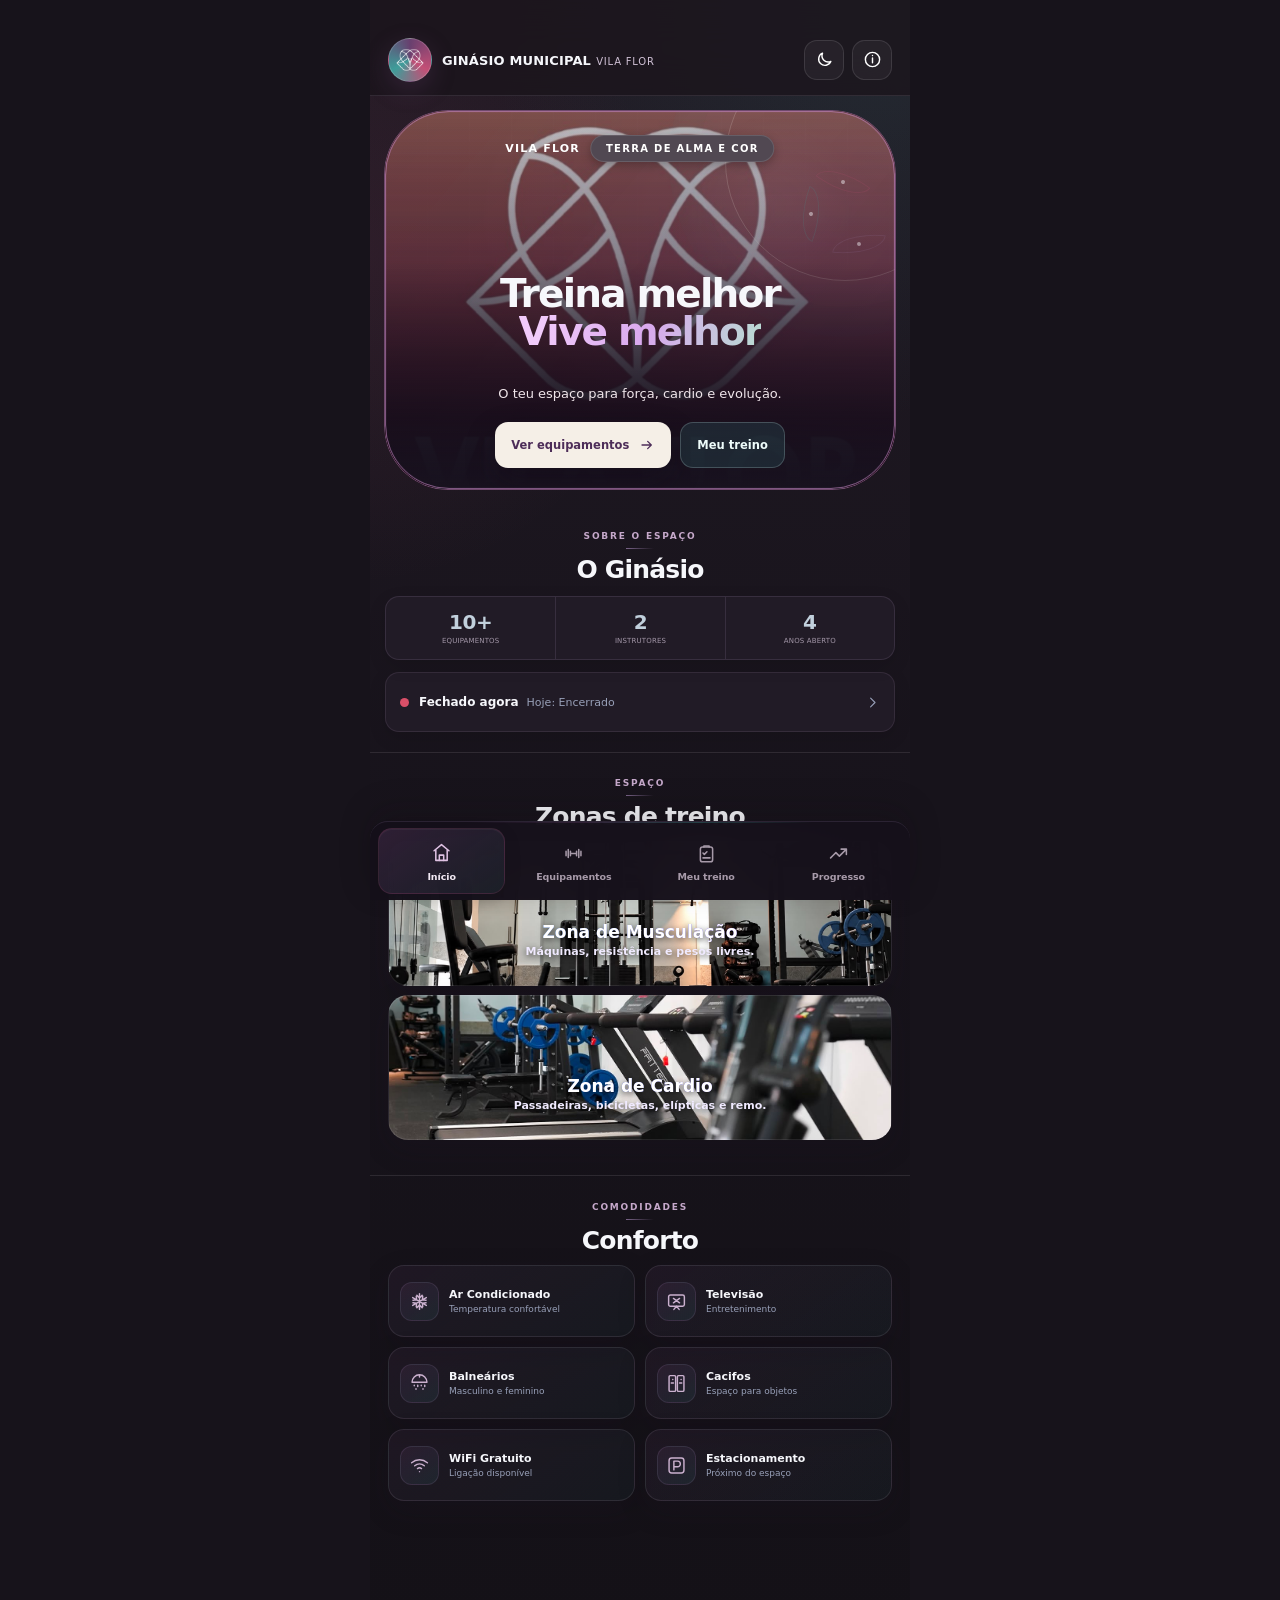
==== index.html @ 3bf77851 "1" ====
<!DOCTYPE html>

<html lang="pt-PT">

<head>

    <meta charset="UTF-8">

    <meta name="viewport" content="width=device-width,initial-scale=1,viewport-fit=cover">

    <meta name="theme-color" content="#6a3b61">

    <meta name="mobile-web-app-capable" content="yes">

    <meta name="apple-mobile-web-app-capable" content="yes">

    <meta name="apple-touch-fullscreen" content="yes">

    <meta name="apple-mobile-web-app-status-bar-style" content="black-translucent">

    <meta name="apple-mobile-web-app-title" content="Ginásio Vila Flor">

    <link rel="manifest" href="manifest.json">

    <link rel="apple-touch-icon" href="icons/icon-192.png">

    <title>Ginásio Municipal de Vila Flor</title>

    <script>try{const t=localStorage.getItem("vf_ginasio_tema");document.documentElement.dataset.theme=t==="light"?"light":"dark";}catch(e){document.documentElement.dataset.theme="dark";}</script>

    <link rel="stylesheet" href="css/style.css?v=90">
    <link rel="stylesheet" href="css/rest-global.css?v=12">

    <script type="importmap">
    {
        "imports": {
            "three": "./assets/vendor/three/build/three.module.js"
        }
    }
    </script>


</head>

<body>

    <div class="portrait-lock-screen" role="status" aria-live="polite">
        <div class="portrait-lock-card">
            <span class="portrait-lock-icon" aria-hidden="true">↻</span>
            <h1>Utiliza a aplicação na vertical</h1>
            <p>Roda o telemóvel para a vertical.</p>
        </div>
    </div>

    <div class="app">

        <header class="topbar">

            <div class="brand">

                <div class="brand-mark"><img class="brand-symbol" src="assets/vila-flor-flor-branca.png" alt="" aria-hidden="true" draggable="false"></div>

                <div class="brand-text">

                    <strong>Ginásio Municipal</strong>

                    <span>Vila Flor</span>

                </div>

            </div>

            <div class="topbar-actions">

                <button class="icon-btn theme-toggle" id="themeToggle"

                        aria-label="Mudar tema"

                        title="Mudar tema">

                    <span class="theme-toggle-icon" aria-hidden="true"><svg viewBox="0 0 24 24"><path d="M20 14.5A8 8 0 0 1 9.5 4a8 8 0 1 0 10.5 10.5Z"/></svg></span>

                </button>

                <button class="icon-btn" id="infoBtn" aria-label="Informações">

                    <svg viewBox="0 0 24 24">

                        <circle cx="12" cy="12" r="9"/>

                        <path d="M12 10v6M12 7h.01"/>

                    </svg>

                </button>

            </div>

        </header>

        <main id="app-content">

            <section class="page active" id="page-home">


                <div class="hero hero-cinematic">

                    <div class="hero-cinema-image" aria-hidden="true"></div>
                    <div class="hero-cinema-tint" aria-hidden="true"></div>
                    <div class="hero-cinema-light" aria-hidden="true"></div>
                    <div class="hero-glow"></div>

                    <div class="hero-grid"></div>

                    <div class="petal-decoration petal-one" aria-hidden="true"></div>

                    <div class="petal-decoration petal-two" aria-hidden="true"></div>

                    <div class="petal-decoration petal-three" aria-hidden="true"></div>

                    <div class="justthis">

                        <h3>VILA FLOR</h3>

                        <span>TERRA DE ALMA E COR </span>

                    </div>

                    <div class="hero-overlay">

                        <h1><span class="hero-line hero-line-first">Treina melhor</span><span class="hero-line hero-line-second"><em>Vive melhor</em></span></h1>

                        <p>
                            <br>
                            O teu espaço para força, cardio e evolução. 

                        </p>

                    <div class="hero-actions">

                        <button class="hero-btn" data-page-jump="equipment">

                            Ver equipamentos <span><svg class="ui-icon" viewBox="0 0 24 24" aria-hidden="true" focusable="false"><path d="M4.5 12h14M13 6.5l5.5 5.5-5.5 5.5"/></svg></span>

                        </button>

                        <button class="hero-link" data-page-jump="workout">

                            Meu treino

                        </button>

                </div>

                    </div>

                    <div class="hero-border-finish" aria-hidden="true"></div>
                </div>

                <section class="section intro-section">

                    <div class="section-heading">

                        <span class="eyebrow">SOBRE O ESPAÇO</span>

                        <span class="heading-line"></span>

                    </div>

                    <h2>O Ginásio</h2>


                    <div class="home-stats-card" aria-label="Estatísticas do ginásio">
                        <div class="home-stat">
                            <strong>10+</strong>
                            <span>Equipamentos</span>
                        </div>
                        <div class="home-stat">
                            <strong>2</strong>
                            <span>Instrutores</span>
                        </div>
                        <div class="home-stat">
                            <strong>4</strong>
                            <span>Anos aberto</span>
                        </div>
                    </div>

                </section>

                <button type="button" class="gym-hours-status" id="gymHoursStatus" aria-label="Consultar horário do ginásio">
                    <span class="gym-hours-indicator" id="gymHoursIndicator" aria-hidden="true"></span>
                    <span class="gym-hours-copy">
                        <strong id="gymHoursStatusLabel">Horário do ginásio</strong>
                        <span id="gymHoursStatusSummary">Consultar horários de hoje</span>
                    </span>
                    <svg class="gym-hours-chevron" viewBox="0 0 24 24" aria-hidden="true" focusable="false"><path d="m9 5 7 7-7 7" /></svg>
                </button>

                <section class="section">
                    <br>

                    <div class="section-heading">

                        <span class="eyebrow">ESPAÇO</span>

                        <span class="heading-line"></span>

                    </div>

                    <h2>Zonas de treino</h2>

                    <div class="zone-card zone-muscle">

                        <div>

                            <h3>Zona de Musculação</h3>

                            <p>Máquinas, resistência e pesos livres.</p>

                        </div>

                    </div>

                    <div class="zone-card zone-cardio">

                        <div>

                            <h3>Zona de Cardio</h3>

                            <p>Passadeiras, bicicletas, elípticas e remo.</p>

                        </div>

                    </div>

                </section>

                <section class="section">

                    <div class="section-heading">

                        <span class="eyebrow">COMODIDADES</span>

                        <span class="heading-line"></span>

                    </div>

                    <h2>Conforto</h2>

                    <div class="amenities">

                        <div class="amenity">

                            <div class="amenity-icon"><svg viewBox="0 0 24 24" aria-hidden="true" focusable="false"><path d="M12 3v18M4.2 7.5l15.6 9M4.2 16.5l15.6-9M9 5l3 3 3-3M9 19l3-3 3 3M4.5 10.5l4.2-.4-.4-4.2M19.5 13.5l-4.2.4.4 4.2M4.5 13.5l4.2.4-.4 4.2M19.5 10.5l-4.2-.4.4-4.2"/></svg></div>

                            <div>

                                <b>Ar Condicionado</b>

                                <small>Temperatura confortável</small>

                            </div>

                        </div>

                        <div class="amenity">

                            <div class="amenity-icon"><svg viewBox="0 0 24 24" aria-hidden="true" focusable="false"><rect x="3" y="4.5" width="18" height="13" rx="2"/><path d="m9 21 3-3.5 3 3.5M8.5 8.5l7 5M15.5 8.5l-7 5"/></svg></div>

                            <div>

                                <b>Televisão</b>

                                <small>Entretenimento</small>

                            </div>

                        </div>

                        <div class="amenity">

                            <div class="amenity-icon"><svg viewBox="0 0 24 24" aria-hidden="true" focusable="false"><path d="M3.5 10.5a8.5 8.5 0 0 1 17 0H3.5ZM6 14v.5M10 14v1.5M14 14v.5M18 14v1.5M8 18v.5M16 18v.5M12 2.5v2"/></svg></div>

                            <div>

                                <b>Balneários</b>

                                <small>Masculino e feminino</small>

                            </div>

                        </div>

                        <div class="amenity">

                            <div class="amenity-icon"><svg viewBox="0 0 24 24" aria-hidden="true" focusable="false"><rect x="3.5" y="3" width="7.5" height="18" rx="1.3"/><rect x="13" y="3" width="7.5" height="18" rx="1.3"/><path d="M7.7 7.5h.1M17.2 7.5h.1M6 11.5h2.5M15.5 11.5H18"/></svg></div>

                            <div>

                                <b>Cacifos</b>

                                <small>Espaço para objetos</small>

                            </div>

                        </div>

                        <div class="amenity">

                            <div class="amenity-icon"><svg viewBox="0 0 24 24" aria-hidden="true" focusable="false"><path d="M3 8.8a14 14 0 0 1 18 0M6.5 12.3a8.5 8.5 0 0 1 11 0M9.7 15.5a3.7 3.7 0 0 1 4.6 0"/><circle cx="12" cy="19" r=".8" fill="currentColor" stroke="none"/></svg></div>

                            <div>

                                <b>WiFi Gratuito</b>

                                <small>Ligação disponível</small>

                            </div>

                        </div>

                        <div class="amenity">

                            <div class="amenity-icon"><svg viewBox="0 0 24 24" aria-hidden="true" focusable="false"><rect x="3.5" y="3.5" width="17" height="17" rx="3"/><path d="M9 17V7h4.2a3.2 3.2 0 0 1 0 6.4H9"/></svg></div>

                            <div>

                                <b>Estacionamento</b>

                                <small>Próximo do espaço</small>

                            </div>

                        </div>

                    </div>

                </section>

            </section>

            <section class="page" id="page-equipment">

                <section class="section">

                    <span class="eyebrow">EQUIPAMENTOS/AJUDA</span>

                    <div class="page-title-with-help">
                        <div class="page-title-with-help-row">
                            <h2>Conhece o espaço</h2>
                            <button class="page-context-help" type="button" aria-label="Ajuda sobre Conhece o espaço" aria-expanded="false" aria-controls="equipmentPageHelpText">?</button>
                        </div>
                        <p id="equipmentPageHelpText" class="page-context-help-text" role="note" hidden>Vê para que serve cada máquina e os seus exercícios. A biblioteca completa está em «Todos os exercícios».</p>
                    </div>


                    <div class="equipment-global-action">

                        <button class="hero-btn equipment-global-btn" id="openAllExercises" type="button">

                            Todos os exercícios

                        </button>

                    </div>

                    <div id="equipment-list" class="equipment-list">

                        <article class="equipment-card" data-category="Cardio">

                            <div class="equipment-icon">

                                <img src="assets/passadeira.png" alt="Passadeira">

                            </div>

                            <div class="equipment-info">

                                <h3>Passadeira</h3>

                                <p>Corrida e caminhada com velocidade e inclinação ajustáveis.</p>

                            </div>

                        </article>

                        <article class="equipment-card" data-category="Cardio">

                            <div class="equipment-icon">

                                <img src="assets/bicicleta.png" alt="Bicicleta">

                            </div>

                            <div class="equipment-info">

                                <h3>Bicicleta</h3>

                                <p>Treino cardiovascular de baixo impacto.</p>

                            </div>

                        </article>

                        <article class="equipment-card" data-category="Cardio">

                            <div class="equipment-icon">

                                <img src="assets/eliptica.png" alt="Elíptica">

                            </div>

                            <div class="equipment-info">

                                <h3>Elíptica</h3>

                                <p>Treino cardiovascular de corpo inteiro e baixo impacto.</p>

                            </div>

                        </article>

                        <article class="equipment-card" data-category="Cardio">

                            <div class="equipment-icon">

                                <img src="assets/remo.png" alt="Máquina de Remo">

                            </div>

                            <div class="equipment-info">

                                <h3>Máquina de Remo</h3>

                                <p>Trabalho cardiovascular e muscular de corpo inteiro.</p>

                            </div>

                        </article>

                        <article class="equipment-card" data-category="Musculação">

                            <div class="equipment-icon">

                                <img src="assets/smith.png" alt="Smith Machine">

                            </div>

                            <div class="equipment-info">

                                <h3>Smith Machine</h3>

                                <p>Treino de força guiado com maior estabilidade.</p>

                            </div>

                        </article>

                        

                        <article class="equipment-card" data-category="Musculação">

                            <div class="equipment-icon">

                                <img src="assets/polia.png" alt="Polia Multifuncional">

                            </div>

                            <div class="equipment-info">

                                <h3>Polia Multifuncional</h3>

                                <p>Exercícios de força para diferentes grupos musculares.</p>

                            </div>

                        </article>

                        <article class="equipment-card" data-category="Musculação">

                            <div class="equipment-icon">

                                <img src="assets/abdutora.png" alt="Máquina Abdutora">

                            </div>

                            <div class="equipment-info">

                                <h3>Máquina Abdutora</h3>

                                <p>Trabalho específico dos músculos abdutores da anca.</p>

                            </div>

                        </article>

                         <article class="equipment-card" data-category="Musculação">

                            <div class="equipment-icon">

                                <img src="assets/prensa.png" alt="Prensa de Ombros">

                            </div>

                            <div class="equipment-info">

                                <h3>Prensa de Ombros</h3>

                                <p>Trabalho específico para a região dos Ombros.</p>

                            </div>

                        </article>

                             <article class="equipment-card" data-category="Musculação">

                            <div class="equipment-icon">

                                <img src="assets/peckdeck.png" alt="Peck Deck">

                            </div>

                            <div class="equipment-info">

                                <h3>Peck Deck</h3>

                                <p>Trabalho específico para a região do Peito e Costas.</p>

                            </div>

                        </article>

                        <article class="equipment-card" data-category="Musculação">

                            <div class="equipment-icon">

                                <img src="assets/peso-livre.png" alt="Peso Livre">

                            </div>

                            <div class="equipment-info">

                                <h3>Peso Livre</h3>

                                <p>Halteres e cargas livres para treino de força.</p>

                            </div>

                        </article>

                        <article class="equipment-card" data-category="Musculação">

                            <div class="equipment-icon">

                                <img src="assets/legpress.png" alt="Leg Press">

                            </div>

                            <div class="equipment-info">

                                <h3>Leg Press</h3>

                                <p>Treino de força direcionado aos principais músculos das pernas.</p>

                            </div>

                        </article>

                        <article class="equipment-card" data-category="Musculação">

                            <div class="equipment-icon">

                                <img src="assets/extensora .png" alt="Extensora">

                            </div>

                            <div class="equipment-info">

                                <h3>Cadeira Extensora</h3>

                                <p>Fortalece e isola os músculos da parte da frente da coxa.</p>

                            </div>

                        </article>

                        <article class="equipment-card" data-category="Musculação">

                            <div class="equipment-icon">

                                <img src="assets/mesa.png" alt="Mesa flexora">

                            </div>

                            <div class="equipment-info">

                                <h3>Mesa Flexora</h3>

                                <p>Exercício focado no fortalecimento dos posteriores da coxa.</p>

                            </div>

                        </article>

                    </div>

                </section>

            </section>

            <section class="page" id="page-workout">

                <section class="section workout-page">

                    <div class="workout-header">

                        <span class="eyebrow">TREINO</span>

                        <div class="page-title-with-help">
                            <div class="page-title-with-help-row">
                                <h2>Meu treino</h2>
                                <button class="page-context-help" type="button" aria-label="Ajuda sobre Meu treino" aria-expanded="false" aria-controls="workoutPageHelpText">?</button>
                            </div>
                            <p id="workoutPageHelpText" class="page-context-help-text" role="note" hidden>Organiza os treinos por dia e regista séries, pesos e repetições. «Atualizar» guarda os valores e «Ver progressão» mostra o histórico. Com o telemóvel bloqueado, os alertas podem não chegar.</p>
                        </div>


                    </div>

                    <!-- Descanso global: define o intervalo padrão de TODO o treino. -->
                    <section class="gym-general-rest" id="gymGeneralRest" aria-label="Descanso do treino">
                      <div class="gym-rest-row">
                        <span class="gym-rest-slot"><strong id="gymGeneralClock" class="gym-rest-clock" role="timer" aria-live="off">01:30</strong><select class="gym-rest-select" aria-label="Tempo de descanso"></select></span>
                        <input class="gym-duration-time" type="text" inputmode="numeric" maxlength="5" placeholder="MM:SS" autocomplete="off" autocapitalize="off" spellcheck="false" aria-label="Tempo personalizado em minutos e segundos" hidden />
                        <button type="button" class="gym-rest-btn gym-rest-play" id="gymGeneralStart" aria-label="Iniciar descanso"></button>
                        <button type="button" class="gym-rest-btn" id="gymGeneralReset" aria-label="Reiniciar descanso">↺</button>
                        <button type="button" id="gymGeneralAlertsEnable" class="gym-general-alerts-btn">Ativar alertas</button>
                        <button class="page-context-help" id="gymGeneralAlertsHelp" type="button" aria-label="Ajuda sobre os alertas" aria-expanded="false" aria-controls="gymGeneralAlertsStatus" hidden>?</button>
                      </div>
                      <div class="gym-inline-rest-track"><span class="gym-inline-rest-fill" id="gymGeneralBar"></span></div>
                      <span class="gym-duration-error" role="alert" hidden>Usa MM:SS (de 00:01 até 99:59).</span>
                      <span class="page-context-help-text" id="gymGeneralAlertsStatus" role="note" hidden></span>
                    </section>

                    <div id="workout-root"></div>

                </section>

            </section>

            <section class="page" id="page-progress">
              <section class="section gym-progress-section">
                <span class="eyebrow">EVOLUÇÃO DO TREINO</span>
                <div class="page-title-with-help">
                    <div class="page-title-with-help-row">
                        <h2>O teu progresso</h2>
                        <button class="page-context-help" type="button" aria-label="Ajuda sobre O teu progresso" aria-expanded="false" aria-controls="progressPageHelpText">?</button>
                    </div>
                    <p id="progressPageHelpText" class="page-context-help-text" role="note" hidden>Os músculos dos teus treinos ficam a roxo. Quanto mais séries, mais intensa a cor.</p>
                </div>
                <div id="gymProgressBody"></div>
              </section>
            </section>

            <section class="page" id="page-timer">

                <section class="section">

                    <span class="eyebrow">TREINO</span>

                    <div class="page-title-with-help">
                        <div class="page-title-with-help-row">
                            <h2>Timer</h2>
                            <button class="page-context-help" type="button" aria-label="Ajuda sobre o Timer" aria-expanded="false" aria-controls="timerPageHelpText">?</button>
                        </div>
                        <p id="timerPageHelpText" class="page-context-help-text" role="note" hidden>Escolhe o tempo de descanso e carrega em «Iniciar». Ativa os alertas para saberes quando termina.</p>
                    </div>


                    <div class="timer-card timer-wheel-card" id="timerCard">

                        <!-- Contagem decrescente circular visível acima do seletor em roda -->

                        <svg class="timer-wheel-svg-defs" width="0" height="0" aria-hidden="true">

                            <defs>

                                <linearGradient id="timerGradient" x1="0%" y1="0%" x2="100%" y2="100%">

                                    <stop offset="0%" stop-color="#7042B8"/>

                                    <stop offset="100%" stop-color="#4E2D82"/>

                                </linearGradient>

                                <linearGradient id="timerGradientActive" x1="0%" y1="0%" x2="100%" y2="100%">

                                    <stop offset="0%" stop-color="#7042B8"/>

                                    <stop offset="100%" stop-color="#4E2D82"/>

                                </linearGradient>

                            </defs>

                        </svg>

                        <div class="timer-ring-wrap timer-wheel-countdown" aria-label="Tempo restante">

                            <svg class="timer-ring" viewBox="0 0 220 220" aria-hidden="true">

                                <circle class="timer-ring-bg" cx="110" cy="110" r="100"/>

                                <circle id="timerRingProgress" class="timer-ring-progress" cx="110" cy="110" r="100"/>

                            </svg>

                            <div class="timer-center">

                                <div id="timerDisplay" class="timer-display">00:00</div>

                            </div>

                        </div>
<div class="timer-wheel-picker" aria-label="Selecionar duração do temporizador">

                            <div class="timer-wheel-column">

                                <span class="timer-wheel-label">Minutos</span>

                                <div class="timer-wheel" id="timerMinutesWheel" tabindex="0" aria-label="Minutos"></div>

                            </div>

                            <div class="timer-wheel-column">

                                <span class="timer-wheel-label">Segundos</span>

                                <div class="timer-wheel" id="timerSecondsWheel" tabindex="0" aria-label="Segundos"></div>

                            </div>

                        </div>

                        <div class="timer-wheel-actions">

                            <button id="timerStart" class="primary-btn" type="button">Iniciar</button>

                            <button id="timerReset" class="secondary-btn" type="button">Reiniciar</button>

                        </div>

                        <div class="timer-background-alerts" aria-labelledby="timerBackgroundTitle">
                            <div class="timer-background-alerts-label">
                                <strong id="timerBackgroundTitle">Alertas em segundo plano</strong>
                            </div>
                            <button id="timerBackgroundEnable" class="secondary-btn" type="button" aria-disabled="false">Ativar alertas</button>
                            <p id="timerBackgroundHelpText" class="timer-background-help-text" hidden>Recebe uma notificação quando o tempo termina, mesmo noutra página. O navegador pode pedir autorização.</p>
                            <span id="timerBackgroundStatus" role="status" aria-live="polite" hidden></span>
                        </div>

                        <p class="timer-wheel-status" id="timerState" aria-live="polite"></p>

                    </div>

                    <aside class="gym-tips-card" id="gymTipsCard" aria-labelledby="gymTipsTitle">
                        <div class="gym-tips-header">
                            <span class="gym-tips-icon" aria-hidden="true">
                                <svg viewBox="0 0 24 24" focusable="false"><path d="M9 18h6M10 21h4M8.2 14.8A6 6 0 1 1 15.8 15c-.8.6-1.3 1.5-1.3 2.3h-5c0-.8-.5-1.8-1.3-2.5Z"/><path d="M12 2v1.5M4.9 4.9 6 6M19.1 4.9 18 6"/></svg>
                            </span>
                            <div class="gym-tips-heading">
                                <span class="gym-tips-eyebrow">DICA DE TREINO</span>
                                <h3 id="gymTipsTitle">Treina melhor, um passo de cada vez</h3>
                            </div>
                        </div>
                        <p class="gym-tips-text" id="gymTipText" aria-live="polite">Aquece alguns minutos antes de começar o treino.</p>
                        <div class="gym-tips-footer">
                            <span>Pequenos hábitos fazem a diferença.</span>
                            <button class="gym-tips-next" id="nextGymTip" type="button">
                                Outra dica
                                <svg viewBox="0 0 24 24" aria-hidden="true" focusable="false"><path d="M5 12h13M13 6l6 6-6 6"/></svg>
                            </button>
                        </div>
                    </aside>

                </section>

            </section>

            <section class="page" id="page-info">

                <section class="section">

                    <span class="eyebrow">INFORMAÇÕES ÚTEIS</span>

<div class="page-title-with-help info-page-title-with-help">
                        <div class="page-title-with-help-row">
                            <h2>Estamos aqui para ti</h2>
                            <button class="page-context-help" type="button" aria-label="Ajuda sobre Estamos aqui para ti" aria-expanded="false" aria-controls="infoPageHelpText">?</button>
                        </div>
                        <p id="infoPageHelpText" class="page-context-help-text" role="note" hidden>Localização, horários e contactos do ginásio. Abre cada secção para veres os detalhes.</p>
                    </div>

                    <details class="info-card" id="infoLocationCard">
                        <summary class="info-card-summary">
                            <span class="info-card-summary-title">Localização</span>
                            <span class="info-card-chevron" aria-hidden="true">
                                <svg viewBox="0 0 24 24" focusable="false"><path d="m7 9 5 5 5-5" /></svg>
                            </span>
                        </summary>
                        <div class="info-card-content">
                            <div class="info-location-details">
                                <span class="info-detail-kicker">VISITA-NOS</span>
                                <strong class="info-location-name">Ginásio Municipal de Vila Flor</strong>
                                <address class="info-address">
                                    <span>Rua do Olival, n.º 40</span>
                                    <span>5360-374 Vila Flor</span>
                                </address>
                            </div>
                            <a
                                href="https://www.google.com/maps/search/?api=1&amp;query=Ginásio+Municipal+de+Vila+Flor,+Rua+do+Olival+40,+5360-374+Vila+Flor"
                                target="_blank"
                                rel="noopener noreferrer"
                                class="location-button"
                            >
                                <svg viewBox="0 0 24 24" aria-hidden="true" focusable="false">
                                    <path d="M20 10.2c0 5.1-8 11-8 11s-8-5.9-8-11a8 8 0 1 1 16 0Z" />
                                    <circle cx="12" cy="10" r="2.5" />
                                </svg>
                                <span>Ver no mapa</span>
                                <svg class="location-button-arrow" viewBox="0 0 24 24" aria-hidden="true" focusable="false">
                                    <path d="M7 17 17 7M8 7h9v9" />
                                </svg>
                            </a>
                        </div>
                    </details>

                    <details class="info-card" id="infoHoursCard">
                        <summary class="info-card-summary">
                            <span class="info-card-summary-title">Horário</span>
                            <span class="info-card-chevron" aria-hidden="true">
                                <svg viewBox="0 0 24 24" focusable="false"><path d="m7 9 5 5 5-5" /></svg>
                            </span>
                        </summary>
                        <div class="info-card-content">
                            <p class="info-detail-intro">Planeia a tua visita com base no horário de funcionamento.</p>
                            <div class="info-hours-list" aria-label="Horário de funcionamento">
                                <div class="info-hours-row" data-weekdays="1,2,3,4,5">
                                    <span class="info-hours-day">Segunda a sexta</span>
                                    <strong class="info-hours-time">09:00–12:30 <span>·</span> 16:00–20:30</strong>
                                </div>
                                <div class="info-hours-row" data-weekdays="6">
                                    <span class="info-hours-day">Sábado</span>
                                    <strong class="info-hours-time">15:00–19:00</strong>
                                </div>
                                <div class="info-hours-row info-hours-closed" data-weekdays="0">
                                    <span class="info-hours-day">Domingo</span>
                                    <strong class="info-hours-status">Encerrado</strong>
                                </div>
                            </div>
                        </div>
                    </details>

                    <details class="info-card" id="infoContactCard">
                        <summary class="info-card-summary">
                            <span class="info-card-summary-title">Contacto</span>
                            <span class="info-card-chevron" aria-hidden="true">
                                <svg viewBox="0 0 24 24" focusable="false"><path d="m7 9 5 5 5-5" /></svg>
                            </span>
                        </summary>
                        <div class="info-card-content">
                            <p class="info-detail-intro">Precisas de ajuda? Contacta o Município.</p>
                            <div class="info-contact-list">
                                <a class="info-contact-link" href="mailto:geral@cm-vilaflor.pt">
                                    <span class="info-contact-icon" aria-hidden="true">
                                        <svg viewBox="0 0 24 24" focusable="false"><rect x="3" y="5" width="18" height="14" rx="2"/><path d="m4 7 8 6 8-6"/></svg>
                                    </span>
                                    <span class="info-contact-copy">
                                        <span class="info-contact-label">EMAIL</span>
                                        <strong>geral@cm-vilaflor.pt</strong>
                                    </span>
                                    <span class="info-contact-arrow" aria-hidden="true">↗</span>
                                </a>
                                <a class="info-contact-link" href="tel:+351278510100">
                                    <span class="info-contact-icon" aria-hidden="true">
                                        <svg viewBox="0 0 24 24" focusable="false"><path d="M7 3.5h3l1.5 4-2 1.5a15 15 0 0 0 5.5 5.5l1.5-2 4 1.5v3a2 2 0 0 1-2.2 2A16.5 16.5 0 0 1 5 5.7 2 2 0 0 1 7 3.5Z"/></svg>
                                    </span>
                                    <span class="info-contact-copy">
                                        <span class="info-contact-label">TELEFONE</span>
                                        <strong>278 510 100</strong>
                                    </span>
                                    <span class="info-contact-arrow" aria-hidden="true">↗</span>
                                </a>
                            </div>
                        </div>
                    </details>

                    <details class="info-card" id="infoAboutCard">
                        <summary class="info-card-summary">
                            <span class="info-card-summary-title">Sobre a aplicação</span>
                            <span class="info-card-chevron" aria-hidden="true">
                                <svg viewBox="0 0 24 24" focusable="false"><path d="m7 9 5 5 5-5" /></svg>
                            </span>
                        </summary>
                        <div class="info-card-content">
                            <p class="info-about-description">
                                <strong>A tua evolução, num só lugar.</strong>
                                <span>Regista treinos, consulta exercícios e acompanha o teu progresso.</span>
                            </p>
                            <div class="ods-brand-card" aria-label="Créditos do projeto Office Digital Solutions">
                                <span class="ods-brand-overline">DESENVOLVIMENTO DA APLICAÇÃO</span>
                                <p class="ods-brand-name">OFFICE DIGITAL SOLUTIONS</p>
                                <a class="ods-brand-email" href="mailto:officedigitalsolutionspt@gmail.com">
                                    <svg viewBox="0 0 24 24" aria-hidden="true" focusable="false"><rect x="3" y="5" width="18" height="14" rx="2"/><path d="m4 7 8 6 8-6"/></svg>
                                    <span>officedigitalsolutionspt@gmail.com</span>
                                </a>
                            </div>
                        </div>
                    </details>

                    <section class="info-feedback-card" aria-labelledby="infoFeedbackTitle">
                        <div class="info-feedback-heading">
                            <span class="info-feedback-icon" aria-hidden="true">
                                <svg viewBox="0 0 24 24" focusable="false"><path d="M20 11.4a7.6 7.6 0 0 1-8 7.6 8.6 8.6 0 0 1-3.6-.8L4 19l.9-3.4A7.1 7.1 0 0 1 4 11.4a7.6 7.6 0 0 1 8-7.4 7.6 7.6 0 0 1 8 7.4Z"/><path d="M8 11h8M8 14h5"/></svg>
                            </span>
                            <div>
                                <h3 id="infoFeedbackTitle">Envia o teu feedback</h3>
                                <p>As tuas sugestões ajudam-nos a melhorar a aplicação.</p>
                            </div>
                        </div>
                        <form id="infoFeedbackForm" class="info-feedback-form" action="https://formsubmit.co/ajax/officedigitalsolutionspt@gmail.com" method="POST">
                            <input type="hidden" name="_subject" value="Feedback — Ginásio Municipal de Vila Flor">
                            <input type="hidden" name="_template" value="table">
                            <input type="text" name="_honey" class="info-feedback-honeypot" tabindex="-1" autocomplete="off" aria-hidden="true">
                            <label for="infoFeedbackMessage">O teu feedback</label>
                            <textarea id="infoFeedbackMessage" name="feedback" rows="5" minlength="5" maxlength="2000" required placeholder="Escreve aqui a tua sugestão ou comentário..."></textarea>
                            <button class="info-feedback-submit" id="infoFeedbackSubmit" type="submit">
                                <span>Enviar feedback</span>
                                <svg viewBox="0 0 24 24" aria-hidden="true" focusable="false"><path d="m21 3-7.5 18-3.8-7.7L2 9.5 21 3Z"/><path d="M9.7 13.3 15 8"/></svg>
                            </button>
                            <p class="info-feedback-note">O feedback será enviado para <strong>officedigitalsolutionspt@gmail.com</strong>.</p>
                            <p id="infoFeedbackStatus" class="info-feedback-status" role="status" aria-live="polite" hidden></p>
                        </form>
                    </section>

                </section>

            </section>

        </main>

        <div class="exercise-modal-overlay" id="exerciseModalOverlay">

            <div class="exercise-modal" role="dialog" aria-modal="true" aria-labelledby="exerciseModalTitle">

                <div class="exercise-modal-handle"></div>

                <div class="exercise-modal-top">

                    <div>

                        <span class="help-exercise-tag" id="exerciseModalTag">Grupo</span>

                        <h2 id="exerciseModalTitle">Exercício</h2>

                    </div>

                    <button class="exercise-modal-close" id="exerciseModalClose" type="button" aria-label="Fechar" onclick="fecharExercicioModal()">

                        <svg viewBox="0 0 24 24" aria-hidden="true" focusable="false"><path d="m6 6 12 12M18 6 6 18"/></svg>

                    </button>

                </div>

                <div class="exercise-modal-video" id="exerciseModalVideo"></div>

                <div class="exercise-modal-equipment" id="exerciseModalEquipmentRow">

                    <span class="exercise-modal-equipment-label">Equipamento</span>

                    <strong id="exerciseModalEquipment">Não especificado</strong>

                </div>

                <div class="exercise-modal-section" id="exerciseModalStepsSection">

                    <h4>Como executar</h4>

                    <ol id="exerciseModalSteps"></ol>

                </div>

                <div class="exercise-modal-section errors" id="exerciseModalCareSection">

                    <h4>Cuidados importantes</h4>

                    <ul id="exerciseModalCare"></ul>

                </div>

            </div>

        </div>

        <nav class="bottom-nav">

            <button class="nav-item active" data-page="home">

                <span class="nav-icon"><svg viewBox="0 0 24 24" aria-hidden="true" focusable="false"><path d="m3.5 10 8.5-7 8.5 7"/><path d="M5.5 9.5V21h13V9.5"/><path d="M9.5 21v-6h5v6"/></svg></span>

                <small>Início</small>

            </button>

            <button class="nav-item" data-page="equipment">

                <span class="nav-icon"><svg viewBox="0 0 24 24" aria-hidden="true" focusable="false"><path d="M6 7.5v9M3.5 9.5v5M8.5 9.5v5M18 7.5v9M15.5 9.5v5M20.5 9.5v5M8.5 12h7"/></svg></span>

                <small>Equipamentos</small>

            </button>

            <button class="nav-item" data-page="workout">

                <span class="nav-icon"><svg viewBox="0 0 24 24" aria-hidden="true" focusable="false"><rect x="5" y="4.5" width="14" height="17" rx="2.5"/><path d="M9 4.5v-1h6v1M8 11.5l1.5 1.5 3-3M8 17h8"/></svg></span>

                <small>Meu treino</small>

            </button>

            <button class="nav-item" data-page="progress">
                <span class="nav-icon"><svg viewBox="0 0 24 24" aria-hidden="true"><path d="M3 17l6-6 4 4 8-8M15 7h6v6"/></svg></span>
                <small>Progresso</small>
            </button>

        </nav>

    </div>

    <div class="timer-completion-popup" id="timerCompletionPopup" role="status" aria-live="polite" aria-atomic="false" hidden>

        <span class="timer-completion-icon" aria-hidden="true">✓</span>

        <div class="timer-completion-content">

            <strong id="timerCompletionTitle">Tempo de descanso terminado</strong>

            <p>Aviso fecha automaticamente em <span id="timerCompletionCountdown" aria-live="off">3</span> s.</p>

            <div class="timer-completion-track" aria-hidden="true">

                <span id="timerCompletionProgress"></span>

            </div>

        </div>

        <button class="timer-completion-dismiss" id="timerCompletionDismiss" type="button" aria-label="Dispensar aviso" title="Dispensar aviso">×</button>

    </div>

    <div id="gymRestCompleteToast" class="gym-rest-complete-toast" hidden role="status" aria-live="assertive">
      <span aria-hidden="true" class="gym-rest-done-icon" id="gymRestCompleteIcon">◷</span>
      <div><strong id="gymRestCompleteTitle">Descanso terminado</strong><span id="gymRestCompleteText">Está na hora de retomar o treino.</span></div>
      <button type="button" id="gymRestCompleteDismiss" aria-label="Fechar aviso">×</button>
      <span class="gym-rest-done-bar" aria-hidden="true"></span>
    </div>

    <script src="js/treino.js?v=94"></script>

    <script src="js/exercicios.js?v=70"></script>

    <script src="js/navegacao.js"></script>
    <script src="js/progresso-descanso.js?v=102"></script>

    <script src="js/horario.js"></script>

    <script src="js/timer.js"></script>

    <script src="js/timer-push-config.js"></script>

    <script src="js/timer-background-push.js?v=8"></script>

    <script src="js/tema.js"></script>

    <script src="js/app.js"></script>

    <!-- Vercel Analytics -->

    <script>

        window.va = window.va || function () {

            (window.vaq = window.vaq || []).push(arguments);

        };

    </script>

    <script defer src="/_vercel/insights/script.js"></script>

<!-- POP-UP PARA ADICIONAR AO ECRÃ PRINCIPAL -->

<style>

  #installPopup[hidden] {

    display: none !important;

  }

  #installPopup {

    position: fixed;

    left: 16px;

    right: 16px;

    bottom: calc(95px + env(safe-area-inset-bottom));

    z-index: 9999;

    max-width: 500px;

    margin: 0 auto;

    padding: 20px;

    /* Fundo rosa-malva mais transparente */

    border: 1px solid rgba(255, 183, 220, 0.40);

    border-radius: 20px;

    background: rgba(153, 59, 113, 0.70);

    color: #fff7fc;

    /* Efeito de vidro */

    -webkit-backdrop-filter: blur(18px);

    backdrop-filter: blur(18px);

    box-shadow: 0 12px 40px rgba(65, 15, 43, 0.28);

    font-family: inherit;

    animation: installPopupIn 0.25s ease-out;

  }

  #installPopup h3 {

    margin: 0 0 8px;

    font-size: 17px;

    color: #ffffff;

  }

  #installPopup p {

    margin: 0 0 16px;

    color: rgba(255, 241, 249, 0.92);

    font-size: 13px;

    line-height: 1.5;

  }

  #installPopup button {

    border: 0;

    border-radius: 11px;

    padding: 12px 15px;

    font: inherit;

    font-weight: 700;

    cursor: pointer;

  }

  /* Botão principal: rosa suave com lilás */

  #installPopupAdd {

    width: 100%;

    color: #ffffff;

    background: linear-gradient(

      135deg,

      #dc83b2,

      #d56da6,

      #a77bd0

    );

    box-shadow: 0 4px 12px rgba(190, 95, 150, 0.20);

    transition: transform 0.2s ease, filter 0.2s ease;

  }

  #installPopupAdd:hover {

    filter: brightness(1.06);

  }

  #installPopupAdd:active {

    transform: scale(0.98);

  }

  /* Botão secundário: Agora não */

  #installPopupLater {

    display: block;

    margin: 8px auto 0;

    padding: 8px !important;

    background: transparent;

    color: rgba(255, 230, 244, 0.90);

    font-size: 12px;

  }

  #installPopupLater:hover {

    color: #ffffff;

  }

  /* Animação de entrada */

  @keyframes installPopupIn {

    from {

      opacity: 0;

      transform: translateY(12px);

    }

    to {

      opacity: 1;

      transform: translateY(0);

    }

  }

  /* Respeitar a preferência por movimento reduzido */

  @media (prefers-reduced-motion: reduce) {

    #installPopup {

      animation: none;

    }

    #installPopupAdd {

      transition: none;

    }

  }

/* Os estilos da biblioteca global estão definidos em css/style.css?v=90. */

</style>

<div id="installPopup" role="dialog"

     aria-labelledby="installPopupTitle"

     aria-describedby="installPopupDescription"

     hidden>

  <h3 id="installPopupTitle"><span class="install-title-icon" aria-hidden="true"><svg viewBox="0 0 24 24" aria-hidden="true" focusable="false"><rect x="5.5" y="2.5" width="13" height="19" rx="2.5"/><path d="M10 18.2h4M12 6.5v7M9.5 11l2.5 2.5 2.5-2.5"/></svg></span>Adiciona a app ao teu ecrã</h3>

  <p id="installPopupDescription">

    Instala a app e acede mais depressa aos treinos.

  </p>

  <button type="button" id="installPopupAdd">

    Adicionar ao ecrã principal

  </button>

  <button type="button" id="installPopupLater">

    Agora não

  </button>

</div>

<script>

(() => {

  const popup = document.getElementById("installPopup");

  const addButton = document.getElementById("installPopupAdd");

  const laterButton = document.getElementById("installPopupLater");

  let installPromptEvent = null;

  let popupDismissed = false;

  const isIOS =

    /iPhone|iPad|iPod/i.test(navigator.userAgent) ||

    (navigator.platform === "MacIntel" && navigator.maxTouchPoints > 1);

  const isInstalled =

    window.matchMedia("(display-mode: standalone)").matches ||

    window.navigator.standalone === true;

  if (isInstalled) return;

  function showPopup() {

    if (popupDismissed) return;

    popup.hidden = false;

  }

  function hidePopup() {

    popup.hidden = true;

    popupDismissed = true;

  }

  // Android e navegadores compatíveis com instalação PWA

  window.addEventListener("beforeinstallprompt", (event) => {

    event.preventDefault();

    installPromptEvent = event;

    showPopup();

  });

  // No iPhone, a instalação é feita através do menu Partilhar

  if (isIOS) {

    window.addEventListener("load", () => {

      setTimeout(showPopup, 800);

    });

  }

addButton.addEventListener("click", async () => {

    // Android: abrir a janela nativa de instalação

    if (installPromptEvent) {

        const event = installPromptEvent;

        installPromptEvent = null;

        hidePopup();

        try {

            await event.prompt();

            await event.userChoice;

        } catch (error) {

            console.error("Erro na instalação:", error);

        }

        return;

    }

    // iPhone: mostrar as instruções dentro do próprio pop-up

    if (isIOS) {

        document.getElementById("installPopupTitle").textContent =

            "Instala no teu iPhone";

        document.getElementById("installPopupDescription").innerHTML = `

            <div style="padding:8px 0;">

                <div class="install-instructions-icon" aria-hidden="true"><svg viewBox="0 0 24 24" aria-hidden="true" focusable="false"><rect x="5.5" y="2.5" width="13" height="19" rx="2.5"/><path d="M10 18.2h4M12 6.5v7M9.5 11l2.5 2.5 2.5-2.5"/></svg></div>

                <p style="text-align:center; margin-bottom:18px; color:#f6f7fb;">

                    <strong>Adiciona a app ao teu ecrã principal</strong>

                </p>

                <div style="text-align:left; line-height:1.7;">

                    <p style="margin-bottom:14px;">

                        <strong style="color:#a08bff;">1.</strong>

                        Toca nos <strong>três pontos (⋯)</strong> no canto inferior direito do navegador.

                    </p>

                    <p style="margin-bottom:14px;">

                        <strong style="color:#a08bff;">2.</strong>

                        Carrega em <strong>Partilhar</strong>.

                    </p>

                    <p style="margin-bottom:14px;">

                        <strong style="color:#a08bff;">3.</strong>

                        Procura e seleciona

                        <strong>Adicionar ao ecrã principal</strong>.

                    </p>

                    <p style="margin-bottom:0;">

                        <strong style="color:#a08bff;">4.</strong>

                        Carrega em <strong>Adicionar</strong> para concluir.

                    </p>

                </div>

            </div>

        `;

        // Esconde o botão inicial e altera o botão para fechar

        addButton.hidden = true;

        laterButton.textContent = "Já percebi";

        return;

    }

    // Outros navegadores sem instalação nativa disponível

    hidePopup();

});

// Fechar o pop-up

laterButton.addEventListener("click", hidePopup);

// Esconder quando a aplicação fica instalada

window.addEventListener("appinstalled", hidePopup);

})();

</script>

<script>

/* Microanimação visual da navegação: não interfere na mudança de página. */

(() => {

  const nav = document.querySelector(".bottom-nav");

  if (!nav) return;

  nav.addEventListener("click", (event) => {

    const target = event.target instanceof Element ? event.target : null;

    const button = target?.closest(".nav-item");

    if (!button || !nav.contains(button)) return;

    const icon = button.querySelector(".nav-icon svg");

    if (!icon || window.matchMedia("(prefers-reduced-motion: reduce)").matches) return;

    icon.classList.remove("nav-icon-pop");

    void icon.getBoundingClientRect();

    icon.classList.add("nav-icon-pop");

    icon.addEventListener("animationend", () => {

      icon.classList.remove("nav-icon-pop");

    }, { once: true });

  });

})();

</script>

<script src="js/feedback.js"></script>

<script src="js/equipamentos.js"></script>

<script src="js/seletor.js"></script>

<script src="js/janela.js"></script>

<script src="js/dicas.js"></script>

    <script src="js/page-context-help.js"></script>

<script type="module" src="js/equipment-3d.js"></script>


<script>
/* Hero cinematográfico: camadas independentes com scroll, sem bibliotecas externas. */
(() => {
  const hero = document.querySelector('#page-home .hero-cinematic');
  if (!hero) return;
  const home = document.getElementById('page-home');
  const reduced = window.matchMedia('(prefers-reduced-motion: reduce)');
  let frame = 0, pointerX = 0, pointerY = 0, currentX = 0, currentY = 0;
  const clamp = (v,a,b) => Math.min(b,Math.max(a,v));
  function update() {
    frame = 0;
    if (reduced.matches || !home.classList.contains('active')) return;
    const r = hero.getBoundingClientRect();
    const progress = clamp(-r.top / Math.max(r.height,1),0,1);
    currentX += (pointerX-currentX)*0.085;
    currentY += (pointerY-currentY)*0.085;
    hero.style.setProperty('--cinema-progress', progress.toFixed(4));
    hero.style.setProperty('--cinema-pointer-x', currentX.toFixed(2)+'px');
    hero.style.setProperty('--cinema-pointer-y', currentY.toFixed(2)+'px');
    if (Math.abs(pointerX-currentX)>.15 || Math.abs(pointerY-currentY)>.15) schedule();
  }
  function schedule(){ if(!frame) frame=requestAnimationFrame(update); }
  hero.addEventListener('pointermove',e=>{
    if(e.pointerType==='touch')return;
    const r=hero.getBoundingClientRect();
    pointerX=((e.clientX-r.left)/r.width-.5)*18;
    pointerY=((e.clientY-r.top)/r.height-.5)*12;
    schedule();
  },{passive:true});
  hero.addEventListener('pointerleave',()=>{pointerX=pointerY=0;schedule();},{passive:true});
  window.addEventListener('scroll',schedule,{passive:true});
  window.addEventListener('resize',schedule,{passive:true});
  reduced.addEventListener?.('change',()=>{hero.style.removeProperty('--cinema-progress');schedule();});
  schedule();
})();
</script>

<script>
/* Navegação inferior responsiva ao scroll, sempre alinhada à base do viewport. */
(()=>{
 const nav=document.querySelector('.bottom-nav'); if(!nav)return;
 let prev=window.scrollY, lastToggle=0, compact=false;
 const apply=value=>{ if(compact===value)return; compact=value; nav.classList.toggle('is-compact',value); };
 const onScroll=()=>{
   if(document.querySelector('.exercise-modal-overlay.open,.exercise-editor-overlay.open,.exercise-picker.open'))return;
   const y=Math.max(0,window.scrollY), diff=y-prev;prev=y;
   if(y<80){apply(false);return;}
   if(Math.abs(diff)<5 || performance.now()-lastToggle<150)return;
   if(diff>6 && y>180){apply(true);lastToggle=performance.now();}
   else if(diff< -7){apply(false);lastToggle=performance.now();}
 };
 window.addEventListener('scroll',onScroll,{passive:true});
 nav.addEventListener('click',()=>apply(false));
 document.addEventListener('click',e=>{if(e.target.closest('.nav-item')){apply(false);prev=0;}});
})();
</script>
</body>

</html>
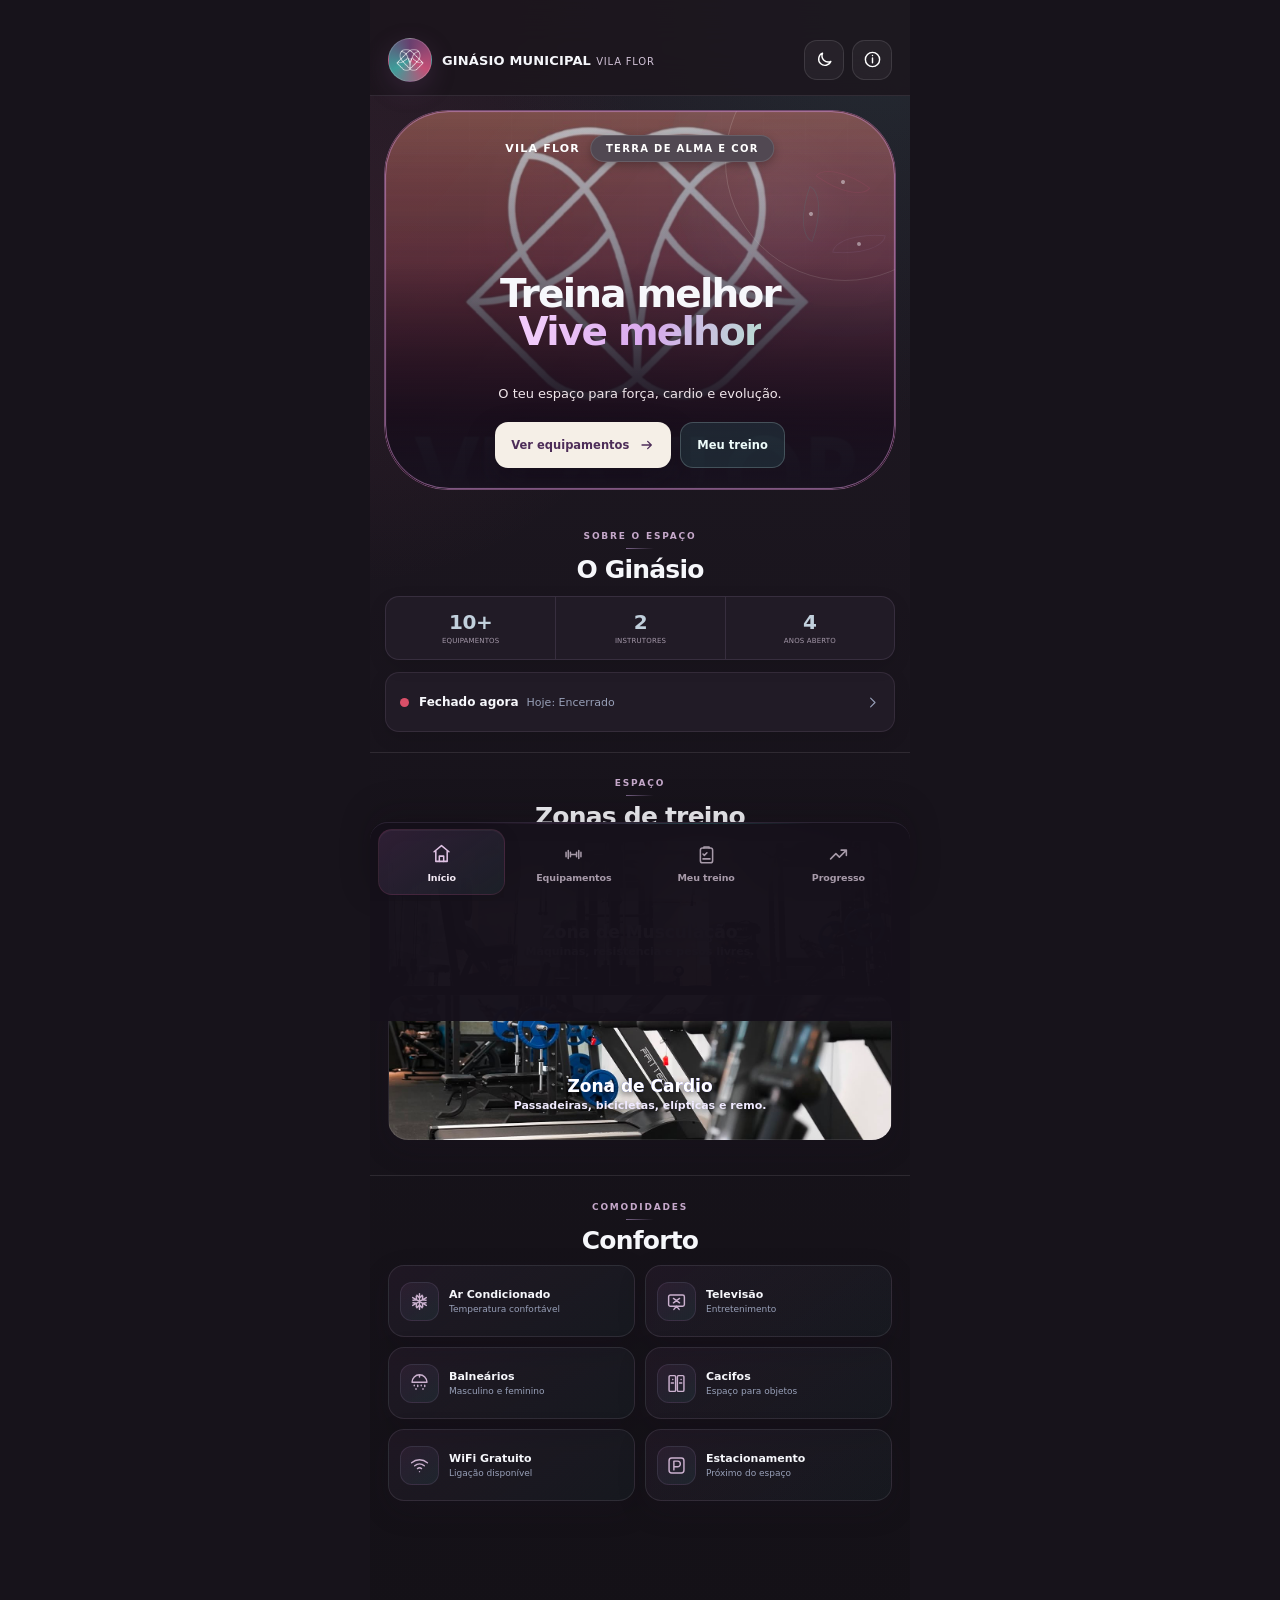
==== commit e0c056c8: "1" ====
--- a/index.html
+++ b/index.html
@@ -28,8 +28,8 @@
 
     <script>try{const t=localStorage.getItem("vf_ginasio_tema");document.documentElement.dataset.theme=t==="light"?"light":"dark";}catch(e){document.documentElement.dataset.theme="dark";}</script>
 
-    <link rel="stylesheet" href="css/style.css?v=90">
-    <link rel="stylesheet" href="css/rest-global.css?v=12">
+    <link rel="stylesheet" href="css/style.css?v=93">
+    <link rel="stylesheet" href="css/rest-global.css?v=24">
 
     <script type="importmap">
     {
@@ -42,7 +42,7 @@
 
 </head>
 
-<body>
+<body><script>document.body.dataset.theme=document.documentElement.dataset.theme</script>
 
     <div class="portrait-lock-screen" role="status" aria-live="polite">
         <div class="portrait-lock-card">
@@ -370,7 +370,7 @@
 
                             <div class="equipment-icon">
 
-                                <img src="assets/passadeira.png" alt="Passadeira">
+                                <img src="assets/passadeira.png?v=2" alt="Passadeira">
 
                             </div>
 
@@ -388,7 +388,7 @@
 
                             <div class="equipment-icon">
 
-                                <img src="assets/bicicleta.png" alt="Bicicleta">
+                                <img src="assets/bicicleta.png?v=2" alt="Bicicleta">
 
                             </div>
 
@@ -406,7 +406,7 @@
 
                             <div class="equipment-icon">
 
-                                <img src="assets/eliptica.png" alt="Elíptica">
+                                <img src="assets/eliptica.png?v=2" alt="Elíptica">
 
                             </div>
 
@@ -424,7 +424,7 @@
 
                             <div class="equipment-icon">
 
-                                <img src="assets/remo.png" alt="Máquina de Remo">
+                                <img src="assets/remo.png?v=2" alt="Máquina de Remo">
 
                             </div>
 
@@ -442,7 +442,7 @@
 
                             <div class="equipment-icon">
 
-                                <img src="assets/smith.png" alt="Smith Machine">
+                                <img src="assets/smith.png?v=2" alt="Smith Machine">
 
                             </div>
 
@@ -462,7 +462,7 @@
 
                             <div class="equipment-icon">
 
-                                <img src="assets/polia.png" alt="Polia Multifuncional">
+                                <img src="assets/polia.png?v=2" alt="Polia Multifuncional">
 
                             </div>
 
@@ -480,7 +480,7 @@
 
                             <div class="equipment-icon">
 
-                                <img src="assets/abdutora.png" alt="Máquina Abdutora">
+                                <img src="assets/abdutora.png?v=2" alt="Máquina Abdutora">
 
                             </div>
 
@@ -498,7 +498,7 @@
 
                             <div class="equipment-icon">
 
-                                <img src="assets/prensa.png" alt="Prensa de Ombros">
+                                <img src="assets/prensa.png?v=2" alt="Prensa de Ombros">
 
                             </div>
 
@@ -516,7 +516,7 @@
 
                             <div class="equipment-icon">
 
-                                <img src="assets/peckdeck.png" alt="Peck Deck">
+                                <img src="assets/peckdeck.png?v=2" alt="Peck Deck">
 
                             </div>
 
@@ -534,7 +534,7 @@
 
                             <div class="equipment-icon">
 
-                                <img src="assets/peso-livre.png" alt="Peso Livre">
+                                <img src="assets/peso-livre.png?v=2" alt="Peso Livre">
 
                             </div>
 
@@ -552,7 +552,7 @@
 
                             <div class="equipment-icon">
 
-                                <img src="assets/legpress.png" alt="Leg Press">
+                                <img src="assets/legpress.png?v=2" alt="Leg Press">
 
                             </div>
 
@@ -570,7 +570,7 @@
 
                             <div class="equipment-icon">
 
-                                <img src="assets/extensora .png" alt="Extensora">
+                                <img src="assets/extensora .png?v=2" alt="Extensora">
 
                             </div>
 
@@ -588,7 +588,7 @@
 
                             <div class="equipment-icon">
 
-                                <img src="assets/mesa.png" alt="Mesa flexora">
+                                <img src="assets/mesa.png?v=2" alt="Mesa flexora">
 
                             </div>
 
@@ -660,131 +660,6 @@
                 </div>
                 <div id="gymProgressBody"></div>
               </section>
-            </section>
-
-            <section class="page" id="page-timer">
-
-                <section class="section">
-
-                    <span class="eyebrow">TREINO</span>
-
-                    <div class="page-title-with-help">
-                        <div class="page-title-with-help-row">
-                            <h2>Timer</h2>
-                            <button class="page-context-help" type="button" aria-label="Ajuda sobre o Timer" aria-expanded="false" aria-controls="timerPageHelpText">?</button>
-                        </div>
-                        <p id="timerPageHelpText" class="page-context-help-text" role="note" hidden>Escolhe o tempo de descanso e carrega em «Iniciar». Ativa os alertas para saberes quando termina.</p>
-                    </div>
-
-
-                    <div class="timer-card timer-wheel-card" id="timerCard">
-
-                        <!-- Contagem decrescente circular visível acima do seletor em roda -->
-
-                        <svg class="timer-wheel-svg-defs" width="0" height="0" aria-hidden="true">
-
-                            <defs>
-
-                                <linearGradient id="timerGradient" x1="0%" y1="0%" x2="100%" y2="100%">
-
-                                    <stop offset="0%" stop-color="#7042B8"/>
-
-                                    <stop offset="100%" stop-color="#4E2D82"/>
-
-                                </linearGradient>
-
-                                <linearGradient id="timerGradientActive" x1="0%" y1="0%" x2="100%" y2="100%">
-
-                                    <stop offset="0%" stop-color="#7042B8"/>
-
-                                    <stop offset="100%" stop-color="#4E2D82"/>
-
-                                </linearGradient>
-
-                            </defs>
-
-                        </svg>
-
-                        <div class="timer-ring-wrap timer-wheel-countdown" aria-label="Tempo restante">
-
-                            <svg class="timer-ring" viewBox="0 0 220 220" aria-hidden="true">
-
-                                <circle class="timer-ring-bg" cx="110" cy="110" r="100"/>
-
-                                <circle id="timerRingProgress" class="timer-ring-progress" cx="110" cy="110" r="100"/>
-
-                            </svg>
-
-                            <div class="timer-center">
-
-                                <div id="timerDisplay" class="timer-display">00:00</div>
-
-                            </div>
-
-                        </div>
-<div class="timer-wheel-picker" aria-label="Selecionar duração do temporizador">
-
-                            <div class="timer-wheel-column">
-
-                                <span class="timer-wheel-label">Minutos</span>
-
-                                <div class="timer-wheel" id="timerMinutesWheel" tabindex="0" aria-label="Minutos"></div>
-
-                            </div>
-
-                            <div class="timer-wheel-column">
-
-                                <span class="timer-wheel-label">Segundos</span>
-
-                                <div class="timer-wheel" id="timerSecondsWheel" tabindex="0" aria-label="Segundos"></div>
-
-                            </div>
-
-                        </div>
-
-                        <div class="timer-wheel-actions">
-
-                            <button id="timerStart" class="primary-btn" type="button">Iniciar</button>
-
-                            <button id="timerReset" class="secondary-btn" type="button">Reiniciar</button>
-
-                        </div>
-
-                        <div class="timer-background-alerts" aria-labelledby="timerBackgroundTitle">
-                            <div class="timer-background-alerts-label">
-                                <strong id="timerBackgroundTitle">Alertas em segundo plano</strong>
-                            </div>
-                            <button id="timerBackgroundEnable" class="secondary-btn" type="button" aria-disabled="false">Ativar alertas</button>
-                            <p id="timerBackgroundHelpText" class="timer-background-help-text" hidden>Recebe uma notificação quando o tempo termina, mesmo noutra página. O navegador pode pedir autorização.</p>
-                            <span id="timerBackgroundStatus" role="status" aria-live="polite" hidden></span>
-                        </div>
-
-                        <p class="timer-wheel-status" id="timerState" aria-live="polite"></p>
-
-                    </div>
-
-                    <aside class="gym-tips-card" id="gymTipsCard" aria-labelledby="gymTipsTitle">
-                        <div class="gym-tips-header">
-                            <span class="gym-tips-icon" aria-hidden="true">
-                                <svg viewBox="0 0 24 24" focusable="false"><path d="M9 18h6M10 21h4M8.2 14.8A6 6 0 1 1 15.8 15c-.8.6-1.3 1.5-1.3 2.3h-5c0-.8-.5-1.8-1.3-2.5Z"/><path d="M12 2v1.5M4.9 4.9 6 6M19.1 4.9 18 6"/></svg>
-                            </span>
-                            <div class="gym-tips-heading">
-                                <span class="gym-tips-eyebrow">DICA DE TREINO</span>
-                                <h3 id="gymTipsTitle">Treina melhor, um passo de cada vez</h3>
-                            </div>
-                        </div>
-                        <p class="gym-tips-text" id="gymTipText" aria-live="polite">Aquece alguns minutos antes de começar o treino.</p>
-                        <div class="gym-tips-footer">
-                            <span>Pequenos hábitos fazem a diferença.</span>
-                            <button class="gym-tips-next" id="nextGymTip" type="button">
-                                Outra dica
-                                <svg viewBox="0 0 24 24" aria-hidden="true" focusable="false"><path d="M5 12h13M13 6l6 6-6 6"/></svg>
-                            </button>
-                        </div>
-                    </aside>
-
-                </section>
-
             </section>
 
             <section class="page" id="page-info">
@@ -1038,28 +913,6 @@
 
     </div>
 
-    <div class="timer-completion-popup" id="timerCompletionPopup" role="status" aria-live="polite" aria-atomic="false" hidden>
-
-        <span class="timer-completion-icon" aria-hidden="true">✓</span>
-
-        <div class="timer-completion-content">
-
-            <strong id="timerCompletionTitle">Tempo de descanso terminado</strong>
-
-            <p>Aviso fecha automaticamente em <span id="timerCompletionCountdown" aria-live="off">3</span> s.</p>
-
-            <div class="timer-completion-track" aria-hidden="true">
-
-                <span id="timerCompletionProgress"></span>
-
-            </div>
-
-        </div>
-
-        <button class="timer-completion-dismiss" id="timerCompletionDismiss" type="button" aria-label="Dispensar aviso" title="Dispensar aviso">×</button>
-
-    </div>
-
     <div id="gymRestCompleteToast" class="gym-rest-complete-toast" hidden role="status" aria-live="assertive">
       <span aria-hidden="true" class="gym-rest-done-icon" id="gymRestCompleteIcon">◷</span>
       <div><strong id="gymRestCompleteTitle">Descanso terminado</strong><span id="gymRestCompleteText">Está na hora de retomar o treino.</span></div>
@@ -1067,20 +920,16 @@
       <span class="gym-rest-done-bar" aria-hidden="true"></span>
     </div>
 
-    <script src="js/treino.js?v=94"></script>
-
-    <script src="js/exercicios.js?v=70"></script>
+    <script src="js/treino.js?v=95"></script>
+
+    <script src="js/exercicios.js?v=72"></script>
 
     <script src="js/navegacao.js"></script>
-    <script src="js/progresso-descanso.js?v=102"></script>
+    <script src="js/progresso-descanso.js?v=103"></script>
 
     <script src="js/horario.js"></script>
 
-    <script src="js/timer.js"></script>
-
-    <script src="js/timer-push-config.js"></script>
-
-    <script src="js/timer-background-push.js?v=8"></script>
+<script src="js/timer-background-push.js?v=12"></script>
 
     <script src="js/tema.js"></script>
 
@@ -1292,7 +1141,7 @@
 
   }
 
-/* Os estilos da biblioteca global estão definidos em css/style.css?v=90. */
+/* Os estilos da biblioteca global estão definidos em css/style.css?v=93. */
 
 </style>
 
@@ -1560,9 +1409,7 @@
 
 <script src="js/janela.js"></script>
 
-<script src="js/dicas.js"></script>
-
-    <script src="js/page-context-help.js"></script>
+<script src="js/page-context-help.js"></script>
 
 <script type="module" src="js/equipment-3d.js"></script>
 
@@ -1604,25 +1451,6 @@
 })();
 </script>
 
-<script>
-/* Navegação inferior responsiva ao scroll, sempre alinhada à base do viewport. */
-(()=>{
- const nav=document.querySelector('.bottom-nav'); if(!nav)return;
- let prev=window.scrollY, lastToggle=0, compact=false;
- const apply=value=>{ if(compact===value)return; compact=value; nav.classList.toggle('is-compact',value); };
- const onScroll=()=>{
-   if(document.querySelector('.exercise-modal-overlay.open,.exercise-editor-overlay.open,.exercise-picker.open'))return;
-   const y=Math.max(0,window.scrollY), diff=y-prev;prev=y;
-   if(y<80){apply(false);return;}
-   if(Math.abs(diff)<5 || performance.now()-lastToggle<150)return;
-   if(diff>6 && y>180){apply(true);lastToggle=performance.now();}
-   else if(diff< -7){apply(false);lastToggle=performance.now();}
- };
- window.addEventListener('scroll',onScroll,{passive:true});
- nav.addEventListener('click',()=>apply(false));
- document.addEventListener('click',e=>{if(e.target.closest('.nav-item')){apply(false);prev=0;}});
-})();
-</script>
 </body>
 
 </html>
--- a/css/style.css
+++ b/css/style.css
@@ -138,7 +138,6 @@
   animation: pageIn .28s ease;
   text-align: center;
 
-
 }
 .page.active {
   display: block
@@ -295,35 +294,6 @@
 .hero-btn:active,.hero-link:active {
   transform: translateY(0) scale(.98)
 }
-.stats {
-  display: grid;
-  grid-template-columns: repeat(3,1fr);
-  gap: 8px;
-  margin-top: 14px
-}
-.stats div {
-  background: linear-gradient(145deg,rgba(16,24,36,.95),rgba(12,18,28,.95));
-  border: 1px solid var(--line);
-  border-radius: 16px;
-  padding: 14px 7px;
-  text-align: center;
-  box-shadow: 0 8px 24px rgba(0,0,0,.12)
-}
-.stats b {
-  display: block;
-  font-size: 22px;
-  background: var(--gradient);
-  color: transparent;
-  letter-spacing: -1px
-}
-.stats span {
-  display: block;
-  color: var(--muted);
-  font-size: 8px;
-  text-transform: uppercase;
-  letter-spacing: .6px;
-  margin-top: 4px
-}
 .zone-card {
   height: 145px;
   border-radius: 20px;
@@ -347,13 +317,6 @@
   text-align: center;
 }
 
-.zone-label {
-  font-size: 9px;
-  font-weight: 900;
-  letter-spacing: 2px;
-  color: #ffffff;
-}
-
 .zone-card h3 {
   margin: 4px 0 4px;
   font-size: 24px;
@@ -369,20 +332,6 @@
   font-size: 13px;
   color: #ffffff;
   text-shadow: 0 2px 8px rgba(0,0,0,.65);
-}
-
-.zone-muscle .zone-label {
-  color: #d8a7ff;
-}
-
-.zone-cardio .zone-label {
-  color: #7ff5ed;
-}
-
-.zone-label {
-  font-size: 8px;
-  font-weight: 850;
-  letter-spacing: 1.6px;
 }
 
 .zone-card h3 {
@@ -504,7 +453,7 @@
 .nav-item:active {
   transform: scale(.94)
 }
-.equipment-filters,.timer-presets {
+.equipment-filters {
   display: flex;
   gap: 8px;
   overflow-x: auto;
@@ -513,10 +462,10 @@
   justify-content: center;
 
 }
-.equipment-filters::-webkit-scrollbar,.timer-presets::-webkit-scrollbar {
+.equipment-filters::-webkit-scrollbar {
   display: none
 }
-.filter-btn,.timer-presets button {
+.filter-btn {
   flex-shrink: 0;
   border: 1px solid #263349;
   background: #101a28;
@@ -526,7 +475,7 @@
   font-size: 11px;
   transition: .2s
 }
-.filter-btn:hover,.timer-presets button:hover {
+.filter-btn:hover {
   border-color: #42699b;
   color: #dce9ff
 }
@@ -536,8 +485,7 @@
   border-color: transparent;
   box-shadow: 0 7px 20px rgba(67,132,255,.18)
 }
-.equipment-list,
-.exercise-list {
+.equipment-list {
   display: grid;
   gap: 11px;
 }
@@ -562,35 +510,6 @@
 }
 
 /* Mantém cada cartão organizado verticalmente e reduz o espaço ocupado. */
-#filtered-exercise-list .equipment-exercise-card .help-exercise-thumb {
-    width: 100%;
-    height: 68px;
-    min-height: 68px;
-    flex: 0 0 68px;
-}
-
-#filtered-exercise-list .equipment-exercise-card .help-exercise-body {
-    min-width: 0;
-    padding: 9px 10px 10px;
-}
-
-#filtered-exercise-list .equipment-exercise-card .help-exercise-body h3 {
-    font-size: 12px;
-    line-height: 1.25;
-    overflow-wrap: anywhere;
-}
-
-#filtered-exercise-list .equipment-exercise-card .help-exercise-body p {
-    min-height: 0;
-    margin-bottom: 8px;
-    font-size: 10px;
-    line-height: 1.4;
-    overflow-wrap: anywhere;
-}
-
-#filtered-exercise-list .help-empty {
-    grid-column: 1 / -1;
-}
 /* ===== Filtros dos exercícios ===== */
 
 .exercise-filters {
@@ -660,11 +579,9 @@
     object-fit: cover;
     display: block;
 }
-
 .equipment-card,
 .exercise-card,
 .form-card,
-.timer-card,
 .info-card {
   background: linear-gradient(145deg,#181323,#120f1b);
   border: 1px solid rgba(177,145,196,.20);
@@ -686,9 +603,6 @@
     .equipment-card[style*="display: flex"] {
         display: flex !important;
     }
-}
-.equipment-card.filter-hidden {
-    display: none !important;
 }
 .equipment-card:hover {
   transform: translateY(-2px);
@@ -889,32 +803,6 @@
 .delete-exercise:hover {
   color: #ff8095
 }
-.exercise-stats {
-  display: grid;
-  grid-template-columns: repeat(3,1fr);
-  margin-top: 12px;
-  padding-top: 10px;
-  border-top: 1px solid var(--line)
-}
-.exercise-stats div {
-  text-align: center;
-  border-right: 1px solid var(--line)
-}
-.exercise-stats div:last-child {
-  border: 0
-}
-.exercise-stats small {
-  color: #718099;
-  font-size: 8px
-}
-.exercise-stats strong {
-  display: block;
-  margin-top: 3px;
-  font-size: 14px
-}
-.exercise-stats strong span {
-  font-weight: 400
-}
 .progress-button,.add-exercise-main {
   width: 100%;
   margin-top: 10px;
@@ -975,7 +863,7 @@
   border-color: rgba(73,143,255,.55);
   box-shadow: 0 0 0 3px rgba(55,132,255,.08)
 }
-.form-row,.custom-time {
+.custom-time {
   display: grid;
   grid-template-columns: repeat(3,1fr);
   gap: 7px
@@ -1019,20 +907,6 @@
   width: 100%;
   margin-top: 12px
 }
-.timer-card {
-  padding: 17px
-}
-.timer-display {
-  text-align: center;
-  font-size: 64px;
-  letter-spacing: -3px;
-  margin: 23px 0 18px;
-  background: linear-gradient(180deg,#fff,#9db9e6)
-}
-.timer-actions {
-  gap: 8px;
-  margin-top: 10px
-}
 .info-card {
   padding: 15px;
   margin-top: 9px
@@ -1075,118 +949,7 @@
     font-size: 8px
   }
 }
-.install-app-bar {
-  display: flex;
-  align-items: center;
-  gap: 12px;
-  padding: 10px 16px;
-  background: rgba(255,255,255,.07);
-  border-bottom: 1px solid rgba(255,255,255,.1);
-  font-size: .86rem;
-  position: sticky;
-  top: 0;
-  z-index: 100
-}
-.install-app-bar span {
-  flex: 1
-}
-.install-app-bar button {
-  border: 0;
-  border-radius: 10px;
-  padding: 8px 12px;
-  font-weight: 700;
-  cursor: pointer
-}
-.install-app-bar #installAppBtn {
-  background: #fff;
-  color: #0b1020
-}
-.install-app-bar #dismissInstall {
-  background: transparent;
-  color: inherit;
-  font-size: 1.2rem;
-  padding: 4px 8px
-}
 /* ===== Timer — circular progress redesign ===== */
-.timer-card {
-  padding: 22px 17px 20px;
-  text-align: center
-}
-.timer-ring-wrap {
-  position: relative;
-  width: min(260px,72vw);
-  height: min(260px,72vw);
-  margin: 6px auto 6px;
-  display: grid;
-  place-items: center
-}
-.timer-ring {
-  width: 100%;
-  height: 100%;
-  transform: rotate(-90deg)
-}
-.timer-ring-bg {
-  fill: none;
-  stroke: rgba(255,255,255,.06);
-  stroke-width: 10
-}
-.timer-ring-progress {
-  fill: none;
-  stroke: url(#timerGradient);
-  stroke-width: 10;
-  stroke-linecap: round;
-  stroke-dasharray: 628.3;
-  stroke-dashoffset: 0;
-  transition: stroke-dashoffset .3s linear,stroke .3s ease
-}
-.timer-center {
-  position: absolute;
-  inset: 0;
-  display: flex;
-  flex-direction: column;
-  align-items: center;
-  justify-content: center;
-  gap: 6px
-}
-.timer-display {
-  font-size: 52px;
-  font-weight: 950;
-  letter-spacing: -2.5px;
-  margin: 0;
-  line-height: 1;
-  font-variant-numeric: tabular-nums;
-  background: linear-gradient(180deg,#fff,#bcc9f2);
-  -webkit-background-clip: text;
-  background-clip: text;
-  color: transparent
-}
-.timer-state {
-  font-size: 10px;
-  letter-spacing: 1.6px;
-  font-weight: 800;
-  color: var(--muted-2);
-  text-transform: uppercase;
-  transition: color .2s ease
-}
-.timer-card.is-running .timer-state {
-  color: #7fd6a8
-}
-.timer-card.is-running .timer-ring-progress {
-  stroke: url(#timerGradientActive)
-}
-.timer-card.is-ending .timer-display {
-  color: #ff9ec9;
-  -webkit-text-fill-color: #ff9ec9
-}
-.timer-card.is-ending .timer-ring-progress {
-  stroke: var(--magenta)
-}
-.timer-card.is-ending .timer-ring-wrap {
-  animation: timerPulse 1s ease-in-out infinite
-}
-.timer-card.is-finished .timer-ring-wrap {
-  animation: timerFlash .6s ease 2
-}
 @keyframes timerPulse {
   0%,100% {
     transform: scale(1)
@@ -1203,138 +966,7 @@
     filter: brightness(1.4) saturate(1.3)
   }
 }
-.timer-presets {
-  justify-content: center
-}
-.timer-presets button.active {
-  background: var(--gradient);
-  color: #fff;
-  border-color: transparent;
-  box-shadow: 0 7px 20px rgba(124,77,255,.22)
-}
-.timer-actions {
-  display: flex;
-  gap: 10px;
-  margin-top: 16px
-}
-.timer-actions button {
-  flex: 1;
-  min-height: 52px;
-  font-size: 14px
-}
-#timerStart {
-  position: relative
-}
-#timerStart.is-paused {
-  background: var(--gradient-warm);
-  box-shadow: 0 10px 26px rgba(230,57,155,.28)
-}
 /* ===== Ajuda — exercise library ===== */
-.help-search {
-  margin: 16px 0 4px
-}
-.help-groups {
-  display: flex;
-  gap: 8px;
-  overflow-x: auto;
-  scrollbar-width: none;
-  margin: 14px 0 4px
-}
-.help-groups::-webkit-scrollbar {
-  display: none
-}
-.help-exercise-thumb .exercise-meta {
-    display: inline-block;
-    max-width: 90%;
-    padding: 5px 10px;
-    border-radius: 999px;
-    font-size: 10px;
-    font-weight: 700;
-    letter-spacing: .05em;
-    line-height: 1;
-    text-align: center;
-    white-space: nowrap;
-    overflow: hidden;
-    text-overflow: ellipsis;
-    background: rgba(255,255,255,.16);
-    color: rgba(255,255,255,.95);
-    border: 1px solid rgba(255,255,255,.12);
-}
-.help-exercise-grid {
-  display: grid;
-  grid-template-columns: 1fr 1fr;
-  gap: 10px;
-  margin-top: 14px
-}
-.help-exercise-card {
-  background: linear-gradient(145deg,#101925,#0c141f);
-  border: 1px solid var(--line);
-  border-radius: 18px;
-  overflow: hidden;
-  text-align: left;
-  color: var(--text);
-  transition: transform .18s ease,border-color .18s ease;
-  box-shadow: 0 8px 22px rgba(0,0,0,.14)
-}
-.help-exercise-card:hover {
-  transform: translateY(-3px);
-  border-color: var(--line-bright)
-}
-.help-exercise-thumb {
-  height: 84px;
-  position: relative;
-  display: flex;
-  align-items: center;
-  justify-content: center;
-  font-size: 26px;
-  color: rgba(255,255,255,.9);
-  background: var(--gradient)
-}
-.help-exercise-thumb:before {
-  content: "";
-  position: absolute;
-  inset: 0;
-  background: linear-gradient(160deg,rgba(255,255,255,.22),transparent 55%)
-}
-.help-exercise-thumb span {
-  position: relative;
-  z-index: 1
-}
-.help-exercise-thumb.t-peito {
-  background: linear-gradient(135deg,#7c4dff,#3fa9f5)
-}
-.help-exercise-thumb.t-costas {
-  background: linear-gradient(135deg,#2ecc8f,#3fa9f5)
-}
-.help-exercise-thumb.t-pernas {
-  background: linear-gradient(135deg,#e6399b,#7c4dff)
-}
-.help-exercise-thumb.t-ombros {
-  background: linear-gradient(135deg,#3fa9f5,#2ecc8f)
-}
-.help-exercise-thumb.t-bracos {
-  background: linear-gradient(135deg,#9c7bff,#e6399b)
-}
-.help-exercise-thumb.t-core {
-  background: linear-gradient(135deg,#2ecc8f,#9c7bff)
-}
-.help-exercise-body {
-  padding: 11px 12px 13px
-}
-
-.help-exercise-card {
-  padding: 0;
-}
-
-.help-exercise-thumb {
-  width: 100%;
-  border-radius: 18px 18px 0 0;
-}
-.help-exercise-body h3 {
-  font-size: 13px;
-  margin: 0 0 5px;
-  letter-spacing: -.1px
-}
 .help-exercise-tag {
   display: inline-block;
   font-size: 8.5px;
@@ -1346,36 +978,6 @@
   padding: 3px 8px;
   border-radius: 7px;
   margin-bottom: 7px
-}
-.help-exercise-body p {
-  margin: 0 0 10px;
-  color: var(--muted);
-  font-size: 10.5px;
-  line-height: 1.45;
-  min-height: 29px
-}
-.help-exercise-cta {
-  width: 100%;
-  border: 1px solid rgba(124,77,255,.3);
-  background: rgba(124,77,255,.08);
-  color: #a695ff;
-  border-radius: 10px;
-  padding: 8px;
-  font-size: 10.5px;
-  font-weight: 800;
-  transition: .2s
-}
-.help-exercise-cta:hover {
-  background: rgba(124,77,255,.16);
-  border-color: rgba(124,77,255,.5)
-}
-.help-empty {
-  padding: 30px 16px;
-  text-align: center;
-  border: 1px dashed var(--line);
-  border-radius: 16px;
-  color: var(--muted);
-  font-size: 12px
 }
 /* ===== Exercise video modal ===== */
 .exercise-modal-overlay {
@@ -1503,17 +1105,33 @@
     transform: scale(1)
   }
 }
-@media(max-width:360px) {
-  .help-exercise-grid {
-    gap: 8px
-  }
-}
+
 /* ===== Tema claro / escuro ===== */
 :root {
   --theme-transition: background-color .28s ease,color .28s ease,border-color .28s ease,box-shadow .28s ease,background .28s ease;
   --bg-page: #05080d;
 }
-html,body,.app,.topbar,.bottom-nav,.icon-btn,.equipment-card,.exercise-card,.form-card,.timer-card,.info-card,.workout-name-card,.stats div,.amenity,.filter-btn,.timer-presets button,.input,.secondary-btn,.add-exercise-main,.empty-workout,.exercise-picker,.exercise-picker-close,.exercise-search-input,.exercise-search-result {
+html,
+body,
+.app,
+.topbar,
+.bottom-nav,
+.icon-btn,
+.equipment-card,
+.exercise-card,
+.form-card,
+.info-card,
+.workout-name-card,
+.amenity,
+.filter-btn,
+.input,
+.secondary-btn,
+.add-exercise-main,
+.empty-workout,
+.exercise-picker,
+.exercise-picker-close,
+.exercise-search-input,
+.exercise-search-result {
   transition: var(--theme-transition);
 }
 body[data-theme="light"] {
@@ -1556,16 +1174,21 @@
 body[data-theme="light"] .brand-text span {
   color: #6b7286
 }
-body[data-theme="light"] .equipment-card, body[data-theme="light"] .exercise-card, body[data-theme="light"] .form-card, body[data-theme="light"] .timer-card, body[data-theme="light"] .info-card, body[data-theme="light"] .workout-name-card, body[data-theme="light"] .amenity, body[data-theme="light"] .stats div, body[data-theme="light"] .help-exercise-card {
+body[data-theme="light"] .equipment-card,
+body[data-theme="light"] .exercise-card,
+body[data-theme="light"] .form-card,
+body[data-theme="light"] .info-card,
+body[data-theme="light"] .workout-name-card,
+body[data-theme="light"] .amenity {
   background: linear-gradient(145deg,#ffffff,#f7f8fc);
   box-shadow: 0 8px 25px rgba(45,39,90,.08)
 }
-body[data-theme="light"] .filter-btn,body[data-theme="light"] .timer-presets button {
+body[data-theme="light"] .filter-btn {
   background: #f6f7fb;
   border-color: rgba(35,44,72,.14);
   color: #5f687c
 }
-body[data-theme="light"] .filter-btn:hover,body[data-theme="light"] .timer-presets button:hover {
+body[data-theme="light"] .filter-btn:hover {
   border-color: rgba(66,105,155,.35);
   color: #30384c
 }
@@ -1596,35 +1219,10 @@
 body[data-theme="light"] .exercise-selection-hint {
   color: #70788c
 }
-body[data-theme="light"] .timer-ring-bg {
-  stroke: rgba(40,47,72,.10)
-}
-body[data-theme="light"] .timer-display {
-  background: linear-gradient(180deg,#24283a,#67708a);
-  -webkit-background-clip: text;
-  background-clip: text
-}
-body[data-theme="light"] .timer-state {
-  color: #737b8d
-}
-body[data-theme="light"] .help-exercise-card {
-  color: var(--text)
-}
 body[data-theme="light"] .help-exercise-tag {
   color: #6045cd;
   background: rgba(124,77,255,.09);
   border-color: rgba(124,77,255,.18)
-}
-body[data-theme="light"] .install-app-bar {
-  background: rgba(255,255,255,.9);
-  border-bottom-color: rgba(26,31,52,.10)
-}
-body[data-theme="light"] .install-app-bar #installAppBtn {
-  background: #171b2a;
-  color: #fff
-}
-body[data-theme="light"] .install-app-bar #dismissInstall {
-  color: #41485b
 }
 body[data-theme="light"] .exercise-modal {
   background: #fff;
@@ -1849,11 +1447,6 @@
   font-size: 9.5px;
   color: var(--muted)
 }
-.exercise-search-result-arrow {
-  font-size: 21px;
-  color: var(--muted-2);
-  padding-right: 4px
-}
 .exercise-search-empty {
   padding: 34px 14px 30px;
   text-align: center;
@@ -1883,39 +1476,6 @@
   font-size: 11px;
   line-height: 1.5
 }
-.exercise-search-custom-row {
-  display: flex;
-  align-items: center;
-  justify-content: space-between;
-  gap: 12px;
-  margin-top: 10px;
-  padding: 12px 13px;
-  border: 1px solid rgba(230,57,155,.18);
-  border-radius: 15px;
-  background: linear-gradient(135deg,rgba(124,77,255,.055),rgba(230,57,155,.055))
-}
-.exercise-search-custom-row-empty {
-  margin-top: 8px
-}
-.exercise-search-custom-row>div {
-  display: flex;
-  flex-direction: column;
-  gap: 3px;
-  min-width: 0
-}
-.exercise-search-custom-row strong {
-  font-size: 11px;
-  color: var(--text)
-}
-.exercise-search-custom-row span {
-  font-size: 9px;
-  line-height: 1.4;
-  color: var(--muted)
-}
-.exercise-search-custom-row .custom-exercise-btn {
-  width: auto;
-  flex: 0 0 auto
-}
 .custom-exercise-btn {
   width: 100%;
   max-width: 350px;
@@ -1994,45 +1554,6 @@
   color: #72798b
 }
 /* ===== Sistema adaptável de treino / progressão ===== */
-.exercise-card-summary {
-  margin: 10px 0 2px;
-  padding: 9px 10px;
-  border-radius: 11px;
-  background: rgba(63,169,245,.055);
-  border: 1px solid rgba(63,169,245,.08);
-  color: var(--muted);
-  font-size: 10px;
-  line-height: 1.45
-}
-.adaptive-stats {
-  grid-template-columns: repeat(3,1fr);
-  display: grid;
-  gap: 7px;
-  margin-top: 11px
-}
-.exercise-stats div {
-  min-width: 0
-}
-.exercise-stats small {
-  display: block;
-  font-size: 7px;
-  letter-spacing: 1px;
-  color: var(--muted-2);
-  font-weight: 800;
-  text-transform: uppercase;
-  margin-bottom: 3px
-}
-.exercise-stats strong {
-  font-size: 12px;
-  overflow: hidden;
-  text-overflow: ellipsis;
-  white-space: nowrap
-}
-.exercise-stats strong span {
-  font-size: 9px;
-  color: var(--muted);
-  font-weight: 600
-}
 /* Botões Atualizar e Ver progressão — versão compacta */
 .exercise-card-actions {
     display: grid !important;
@@ -2101,11 +1622,6 @@
 .adaptive-exercise-fields {
   margin-top: 8px
 }
-.adaptive-fields-grid {
-  display: grid;
-  grid-template-columns: repeat(2,minmax(0,1fr));
-  gap: 10px
-}
 .adaptive-field label,.exercise-type-block label {
   display: block;
   margin-bottom: 6px;
@@ -2123,66 +1639,10 @@
 .exercise-type-block select {
   width: 100%
 }
-.form-row {
-  display: flex;
-  gap: 10px
-}
-.form-row>div {
-  flex: 1;
-  min-width: 0
-}
 .form-card .input {
   width: 100%
 }
 /* ===== Ajuda: pesquisa ===== */
-.help-search-wrap {
-  position: relative;
-  margin: 18px 0 11px
-}
-.help-search-icon {
-  position: absolute;
-  left: 13px;
-  top: 50%;
-  transform: translateY(-50%);
-  font-size: 21px;
-  color: var(--purple-2);
-  z-index: 1;
-  pointer-events: none
-}
-.help-search-input {
-  width: 100%;
-  min-height: 50px;
-  padding: 12px 14px 12px 42px;
-  border-radius: 14px;
-  border: 1px solid var(--line);
-  background: #0b121e;
-  color: var(--text);
-  outline: 0;
-  font-size: 12px;
-  transition: .2s
-}
-.help-search-input::placeholder {
-  color: var(--muted-2)
-}
-.help-search-input:focus {
-  border-color: rgba(124,77,255,.62);
-  box-shadow: 0 0 0 4px rgba(124,77,255,.11)
-}
-.help-no-results {
-  grid-column: 1/-1;
-  text-align: center;
-  padding: 28px 18px
-}
-.help-no-results strong {
-  display: block;
-  color: var(--text);
-  font-size: 13px
-}
-.help-no-results p {
-  margin: 5px 0 0;
-  color: var(--muted);
-  font-size: 11px
-}
 /* ===== Modais de edição e progressão ===== */
 .exercise-editor-overlay,.progress-overlay {
   position: fixed;
@@ -2236,52 +1696,6 @@
 .exercise-editor .primary-btn {
   margin-top: 14px
 }
-.progress-table-wrap {
-  overflow: auto;
-  border: 1px solid var(--line);
-  border-radius: 15px;
-  -webkit-overflow-scrolling: touch
-}
-.progress-table {
-  width: 100%;
-  min-width: 560px;
-  border-collapse: collapse;
-  font-size: 10px
-}
-.progress-table th {
-  padding: 10px 9px;
-  text-align: left;
-  color: var(--muted-2);
-  font-size: 8px;
-  text-transform: uppercase;
-  letter-spacing: .8px;
-  background: rgba(124,77,255,.055);
-  position: sticky;
-  top: 0
-}
-.progress-table td {
-  padding: 11px 9px;
-  border-top: 1px solid var(--line);
-  color: var(--muted)
-}
-.progress-table td:first-child {
-  color: var(--text);
-  font-weight: 750;
-  white-space: nowrap
-}
-.progress-table td:nth-last-child(1) {
-  text-align: right
-}
-.progress-edit-row {
-  border: 1px solid rgba(124,77,255,.2);
-  background: rgba(124,77,255,.07);
-  color: #b0a4ff;
-  border-radius: 9px;
-  padding: 7px 8px;
-  font-size: 9px;
-  font-weight: 800;
-  white-space: nowrap
-}
 .progress-readonly-note {
   margin-top: 12px;
   padding: 10px 12px;
@@ -2319,24 +1733,9 @@
   width: 100%;
   min-height: 46px
 }
-.exercise-editor-overlay .adaptive-fields-grid {
-  grid-template-columns: repeat(2,minmax(0,1fr))
-}
-body[data-theme="light"] .help-search-input {
-  background: #fff;
-  color: #1a1e2c;
-  border-color: rgba(35,44,72,.15)
-}
 body[data-theme="light"] .exercise-editor,body[data-theme="light"] .progress-modal {
   background: #fff;
   box-shadow: 0 -20px 60px rgba(28,31,55,.22)
-}
-body[data-theme="light"] .progress-table th {
-  background: rgba(124,77,255,.06)
-}
-body[data-theme="light"] .exercise-card-summary {
-  background: rgba(63,169,245,.045);
-  border-color: rgba(63,169,245,.1)
 }
 @media(min-width:521px) {
   .exercise-editor-overlay,.progress-overlay {
@@ -2352,34 +1751,18 @@
   }
 }
 @media(max-width:430px) {
-  .adaptive-fields-grid {
-    grid-template-columns: 1fr 1fr
-  }
   .exercise-card-actions {
     flex-direction: column
   }
   .exercise-card-actions button {
     width: 100%
-  }
-  .progress-table {
-    min-width: 560px
   }
   .exercise-editor,.progress-modal {
     max-height: 92vh;
     padding: 15px 14px
   }
 }
-@media(max-width:350px) {
-  .adaptive-fields-grid {
-    grid-template-columns: 1fr
-  }
-  .adaptive-stats {
-    grid-template-columns: 1fr 1fr
-  }
-  .adaptive-stats>div:last-child {
-    grid-column: 1/-1
-  }
-}
+
 /* ===== Séries individuais ===== */
 .series-setup {
   margin-top: 14px;
@@ -2407,11 +1790,6 @@
   font-size: 8px;
   line-height: 1.35;
   max-width: 290px
-}
-.series-count-input {
-  width: 92px!important;
-  text-align: center;
-  font-weight: 850
 }
 .set-entry-card {
   padding: 12px;
@@ -2554,104 +1932,7 @@
 }
 
 /* Timer — interface mobile mais clara sem afetar as restantes páginas. */
-#page-timer .timer-wheel-card {
-    gap: 18px;
-    padding: clamp(18px, 5vw, 26px);
-    border: 1px solid rgba(124, 77, 255, .14);
-    box-shadow: 0 18px 42px rgba(55, 34, 73, .12);
-}
-#page-timer .timer-wheel-countdown {
-    width: min(190px, 52vw);
-    height: min(190px, 52vw);
-    margin: 0 auto;
-}
-#page-timer .timer-wheel-countdown .timer-ring-bg,
-#page-timer .timer-wheel-countdown .timer-ring-progress { stroke-width: 7; }
-#page-timer .timer-wheel-countdown .timer-display {
-    font-size: clamp(42px, 11vw, 54px);
-    font-variant-numeric: tabular-nums;
-    letter-spacing: -2.2px;
-}
-.timer-quick-controls {
-    display: grid;
-    grid-template-columns: repeat(3, minmax(0, 1fr));
-    gap: 8px;
-    width: min(100%, 360px);
-    margin: -7px auto -3px;
-}
-.timer-quick-controls button {
-    min-height: 40px;
-    border: 1px solid rgba(124, 77, 255, .18);
-    border-radius: 12px;
-    background: rgba(124, 77, 255, .07);
-    color: var(--text, #f6f7fb);
-    font: inherit;
-    font-size: 12px;
-    font-weight: 750;
-    cursor: pointer;
-    touch-action: manipulation;
-}
-.timer-quick-controls button:hover,
-.timer-quick-controls button:focus-visible {
-    border-color: rgba(124, 77, 255, .55);
-    background: rgba(124, 77, 255, .14);
-    outline: none;
-}
-.timer-quick-controls button:active { transform: scale(.98); }
-#page-timer .timer-wheel {
-    border: 1px solid rgba(124, 77, 255, .08);
-    background: rgba(124, 77, 255, .025);
-}
-#page-timer .timer-wheel-selection {
-    border-color: rgba(124, 77, 255, .24);
-    background: rgba(124, 77, 255, .09);
-}
-#page-timer .timer-background-alerts {
-    display: grid;
-    grid-template-columns: minmax(0, 1fr) auto;
-    align-items: center;
-    gap: 10px;
-    width: 100%;
-    margin-top: 0;
-    padding: 15px 0 0;
-}
-#page-timer .timer-background-alerts > strong {
-    color: var(--text, #f6f7fb);
-    font-size: 13px;
-    font-weight: 750;
-    text-align: left;
-}
-#page-timer .timer-background-alerts > button {
-    min-height: 42px;
-    padding: 9px 12px;
-    border-radius: 12px;
-    font-size: 12px;
-    font-weight: 750;
-    white-space: nowrap;
-}
-#page-timer .timer-background-alerts > span {
-    grid-column: 1 / -1;
-    margin: -2px 0 0;
-    color: var(--muted, #98a0b8);
-    font-size: 11px;
-    line-height: 1.35;
-    text-align: left;
-}
-body[data-theme="light"] .timer-quick-controls button {
-    color: #31263d;
-    background: rgba(124, 77, 255, .06);
-}
-body[data-theme="light"] #page-timer .timer-wheel { background: rgba(124, 77, 255, .018); }
-@media (max-width: 420px) {
-    #page-timer .timer-wheel-card { gap: 15px; padding: 16px 13px; }
-    #page-timer .timer-wheel-countdown { width: 166px; height: 166px; }
-    #page-timer .timer-wheel-countdown .timer-display { font-size: 45px; }
-    .timer-quick-controls { gap: 6px; }
-    .timer-quick-controls button { min-height: 38px; font-size: 11px; }
-    #page-timer .timer-background-alerts { gap: 8px; }
-    #page-timer .timer-background-alerts > strong { font-size: 12px; }
-    #page-timer .timer-background-alerts > button { min-height: 40px; padding: 8px 10px; font-size: 11px; }
-}
+
 .exercise-series-list {
   display: grid;
   gap: 6px;
@@ -2770,9 +2051,6 @@
   }
   .series-count-row {
     align-items: flex-end
-  }
-  .series-count-input {
-    width: 78px!important
   }
   .progress-history-series-row {
     grid-template-columns: 62px 1fr
@@ -2958,27 +2236,15 @@
   background: currentColor;
   transform: translate(-50%,-50%);
 }
-.stats div {
-  background: linear-gradient(145deg,rgba(62,157,154,.075),rgba(195,79,118,.055));
-  border-color: rgba(245,239,231,.10);
-}
-.stats b {
-  background: linear-gradient(135deg,#d9bfdc,#8fd1cc);
-  -webkit-background-clip: text;
-  background-clip: text
-}
-.zone-card,.equipment-card,.exercise-card,.form-card,.timer-card,.info-card,.workout-name-card,.amenity,.help-exercise-card {
+.zone-card,
+.equipment-card,
+.exercise-card,
+.form-card,
+.info-card,
+.workout-name-card,
+.amenity {
   border-color: rgba(236,227,238,.10);
   box-shadow: 0 10px 28px rgba(31,15,36,.17);
-}
-
-
-
-.zone-muscle .zone-label {
-  color: #d7bade
-}
-.zone-cardio .zone-label {
-  color: #9cdbd6
 }
 .amenity {
   background: linear-gradient(145deg,rgba(104,64,111,.12),rgba(62,157,154,.06))
@@ -2988,16 +2254,16 @@
   color: #cbb1cf;
   border-color: rgba(161,132,180,.16)
 }
-.filter-btn,.timer-presets button {
+.filter-btn {
   background: #201a24;
   border-color: rgba(236,227,238,.12);
   color: #c5b8c9;
 }
-.filter-btn:hover,.timer-presets button:hover {
+.filter-btn:hover {
   border-color: rgba(62,157,154,.34);
   color: #f4eef5
 }
-.filter-btn.active,.timer-presets button.active {
+.filter-btn.active {
   background: var(--gradient);
   box-shadow: 0 8px 22px rgba(62,157,154,.14)
 }
@@ -3040,44 +2306,23 @@
 .nav-item:hover {
   color: #f0e8f2
 }
-.help-exercise-thumb,.help-exercise-thumb.t-peito {
-  background: linear-gradient(135deg,var(--vf-purple),#92729b)
-}
-.help-exercise-thumb.t-costas {
-  background: linear-gradient(135deg,#4b7774,var(--vf-turquoise))
-}
-.help-exercise-thumb.t-pernas {
-  background: linear-gradient(135deg,#557c5e,var(--vf-green))
-}
-.help-exercise-thumb.t-ombros {
-  background: linear-gradient(135deg,#82536f,var(--vf-pink))
-}
-.help-exercise-thumb.t-bracos {
-  background: linear-gradient(135deg,#694b6f,#9d7ea4)
-}
-.help-exercise-thumb.t-core {
-  background: linear-gradient(135deg,#3d6968,#6e9996)
-}
 .help-exercise-tag {
   color: #d8c1dc;
   background: rgba(104,64,111,.16);
   border-color: rgba(161,132,180,.22)
 }
-.help-exercise-cta {
-  border-color: rgba(161,132,180,.26);
-  background: rgba(104,64,111,.10);
-  color: #dcc8df
-}
-.exercise-search-input,.help-search-input,.input {
+.exercise-search-input,
+.input {
   background: rgba(31,24,35,.92);
   border-color: rgba(236,227,238,.11);
   color: #f7f1f7
 }
-.exercise-search-input:focus,.help-search-input:focus,.input:focus {
+.exercise-search-input:focus,
+.input:focus {
   border-color: rgba(62,157,154,.55);
   box-shadow: 0 0 0 4px rgba(62,157,154,.10)
 }
-.exercise-search-icon,.help-search-icon {
+.exercise-search-icon {
   color: #9bd4d0
 }
 .exercise-picker,.exercise-modal,.progress-modal,.exercise-editor {
@@ -3091,14 +2336,6 @@
 }
 .exercise-search-result:hover {
   background: rgba(104,64,111,.10)
-}
-.install-app-bar {
-  background: rgba(24,18,27,.94);
-  border-bottom-color: rgba(236,227,238,.10)
-}
-.install-app-bar #installAppBtn {
-  background: var(--vf-cream);
-  color: var(--vf-purple-dark)
 }
 /* Light theme — Vila Flor institucional */
 body[data-theme="light"] {
@@ -3134,9 +2371,6 @@
   background: linear-gradient(135deg,rgba(77,45,89,.64) 0%,rgba(104,64,111,.38) 38%,rgba(62,157,154,.40) 100%), url('../assets/vila-flor-identidade.png') center 35% / cover no-repeat;
   border-color: rgba(104,64,111,.16);
 }
-body[data-theme="light"] .stats div {
-  background: linear-gradient(145deg,rgba(104,64,111,.06),rgba(62,157,154,.045))
-}
 body[data-theme="light"] .zone-card:after {
   background: linear-gradient(0deg,rgba(30,23,31,.88),rgba(30,23,31,.08))
 }
@@ -3146,11 +2380,16 @@
 body[data-theme="light"] .zone-cardio {
   background: radial-gradient(circle at 75% 25%,#5d9f96,#6b8d87 56%,#496d69)
 }
-body[data-theme="light"] .amenity, body[data-theme="light"] .equipment-card, body[data-theme="light"] .exercise-card, body[data-theme="light"] .form-card, body[data-theme="light"] .timer-card, body[data-theme="light"] .info-card, body[data-theme="light"] .workout-name-card, body[data-theme="light"] .stats div, body[data-theme="light"] .help-exercise-card {
+body[data-theme="light"] .amenity,
+body[data-theme="light"] .equipment-card,
+body[data-theme="light"] .exercise-card,
+body[data-theme="light"] .form-card,
+body[data-theme="light"] .info-card,
+body[data-theme="light"] .workout-name-card {
   background: linear-gradient(145deg,#fffdfa,#f8f3ee);
   box-shadow: 0 10px 28px rgba(79,53,71,.07)
 }
-body[data-theme="light"] .filter-btn,body[data-theme="light"] .timer-presets button {
+body[data-theme="light"] .filter-btn {
   background: #faf6f1;
   color: #665968;
   border-color: rgba(57,40,61,.12)
@@ -3159,7 +2398,8 @@
   background: #f4eee8;
   color: #4f4652
 }
-body[data-theme="light"] .input, body[data-theme="light"] .exercise-search-input, body[data-theme="light"] .help-search-input {
+body[data-theme="light"] .input,
+body[data-theme="light"] .exercise-search-input {
   background: #fffdf9;
   color: #2a2230;
   border-color: rgba(57,40,61,.14)
@@ -3182,7 +2422,6 @@
   background: #f4eee8;
   color: #4d4350
 }
-
 
 .justthis {
     position: absolute;
@@ -3228,11 +2467,6 @@
     box-shadow: 0 3px 10px rgba(0,0,0,.25);
 }
 @media (max-width: 430px) {
-  .hero-signature {
-    display: block;
-    width: max-content;
-    margin: 0;
-  }
   .hero {
     height: 360px
   }
@@ -3321,27 +2555,8 @@
   text-wrap: balance;
 }
 /* ---------- Estatísticas ---------- */
-.hero ~ .section .stats {
-  text-align: center;
-}
-.hero ~ .section .stats > div {
-  text-align: center;
-}
-.hero ~ .section .stats b {
-  display: block;
-  text-align: center;
-}
-.hero ~ .section .stats span {
-  display: block;
-  text-align: center;
-}
 /* ---------- Zonas de treino ---------- */
 .hero ~ .section .zone-card {
-  text-align: center;
-}
-
-.hero ~ .section .zone-card .zone-label {
-  display: block;
   text-align: center;
 }
 .hero ~ .section .zone-card h3 {
@@ -3452,9 +2667,6 @@
 
 body[data-theme="light"] .zone-cardio {
   background: url("../assets/1.jpeg") center / cover no-repeat !important;
-}
-body[data-theme="light"] .help-exercise-cta {
-  color: #76527f;
 }
 body[data-theme="light"] .exercise-modal-section.errors h4 {
     color: #9b4f68;
@@ -3505,37 +2717,6 @@
     text-overflow: ellipsis;
     transition: .18s ease;
 }
-.vila-flor-symbol {
-    position: absolute;
-    top: 10px;
-    right: 10px;
-
-    width: 34px;
-    height: 34px;
-
-    border-radius: 50%;
-    overflow: hidden;
-
-    z-index: 3;
-
-    border: 1px solid rgba(255,255,255,.35);
-    background: rgba(255,255,255,.12);
-
-    display: flex;
-    align-items: center;
-    justify-content: center;
-}
-
-.vila-flor-symbol img {
-    width: 100%;
-    height: 100%;
-
-    max-width: 100%;
-
-    object-fit: contain;
-
-    display: block;
-}
 
 /* =========================================================
    CORREÇÃO DOS ÍCONES NO TELEMÓVEL
@@ -3592,8 +2773,7 @@
         line-height: 1.35 !important;
     }
 
-
-    /* Ícones da barra inferior */
+/* Ícones da barra inferior */
 
     .nav-item {
         min-width: 0 !important;
@@ -3620,8 +2800,7 @@
         white-space: nowrap !important;
     }
 
-
-    /* Botões com ícones no topo */
+/* Botões com ícones no topo */
 
     .icon-btn {
         width: 38px !important;
@@ -3650,29 +2829,7 @@
         place-items: center !important;
     }
 
-
-    /* Símbolo de Vila Flor */
-
-    .vila-flor-symbol {
-        width: 34px !important;
-        height: 34px !important;
-
-        min-width: 34px !important;
-        min-height: 34px !important;
-
-        flex: 0 0 34px !important;
-    }
-
-    .vila-flor-symbol img {
-        width: 100% !important;
-        height: 100% !important;
-
-        max-width: 100% !important;
-        max-height: 100% !important;
-
-        object-fit: contain !important;
-        display: block !important;
-    }
+/* Símbolo de Vila Flor */
 }
 .exercise-picker-control.active {
     background: rgba(104,64,111,.10);
@@ -3722,7 +2879,6 @@
     border-color: transparent;
 }
 
-
 /* =========================================================
    RESULTADOS
    ========================================================= */
@@ -3776,7 +2932,6 @@
 .exercise-favorite-button.active {
     color: #d6a63a;
 }
-
 
 /* =========================================================
    BIBLIOTECA DE EXERCÍCIOS — ESTILOS FINAIS CONSOLIDADOS
@@ -3907,7 +3062,6 @@
     box-shadow: 0 -20px 60px rgba(0,0,0,.38);
 }
 
-
 /* =========================================================
    CORREÇÃO FINAL — FLUXO DOS FILTROS NO SELETOR DE EXERCÍCIOS
    Os filtros aparecem antes do botão de exercício personalizado.
@@ -3998,7 +3152,6 @@
         width: calc(100% - 36px) !important;
     }
 }
-
 
 /* =========================================================
    REDESENHO DA BIBLIOTECA + EXERCÍCIOS CRIADOS
@@ -4028,16 +3181,6 @@
     box-sizing: border-box !important;
 }
 
-#exercisePickerOverlay .exercise-created-control {
-    font-weight: 850 !important;
-}
-
-#exercisePickerOverlay .exercise-created-icon {
-    font-size: 13px;
-    flex: 0 0 auto;
-    line-height: 1;
-}
-
 #exercisePickerOverlay .exercise-filter-options {
     display: block !important;
     max-height: none !important;
@@ -4071,29 +3214,6 @@
     line-height: 1.2 !important;
 }
 
-#exercisePickerOverlay .exercise-filter-select {
-    display: block !important;
-    width: 100% !important;
-    min-width: 0 !important;
-    height: 36px !important;
-    padding: 0 8px !important;
-    appearance: auto !important;
-    border: 0 !important;
-    outline: none !important;
-    border-radius: 9px !important;
-    background: transparent !important;
-    color: var(--text) !important;
-    font: inherit !important;
-    font-size: 11px !important;
-    font-weight: 750 !important;
-    box-shadow: none !important;
-}
-
-#exercisePickerOverlay .exercise-filter-select option {
-    background: #211927;
-    color: #f5edf7;
-}
-
 #exercisePickerOverlay .exercise-filter-select-chevron {
     color: var(--muted) !important;
     font-size: 17px !important;
@@ -4105,15 +3225,6 @@
 body[data-theme="light"] #exercisePickerOverlay .exercise-filter-select-wrap {
     background: rgba(104,64,111,.045) !important;
     border-color: rgba(104,64,111,.18) !important;
-}
-
-body[data-theme="light"] #exercisePickerOverlay .exercise-filter-select {
-    color: #49394e !important;
-}
-
-body[data-theme="light"] #exercisePickerOverlay .exercise-filter-select option {
-    background: #fffdf9;
-    color: #49394e;
 }
 
 #exercisePickerOverlay .exercise-search-result {
@@ -4166,7 +3277,6 @@
     }
 }
 
-
 #exercisePickerOverlay .exercise-filter-options:empty {
     padding: 0 !important;
     margin: 0 !important;
@@ -4177,7 +3287,6 @@
     width: 15px;
     height: 15px;
 }
-
 
 /* Biblioteca: menu de filtro personalizado em vez do select nativo do sistema. */
 #exercisePickerOverlay .exercise-filter-select-wrap { position: relative; overflow: visible; }
@@ -4215,7 +3324,6 @@
 body[data-theme="light"] #exercisePickerOverlay .exercise-filter-menu-option:hover { background:rgba(124,77,255,.09); color:#392841; }
 body[data-theme="light"] #exercisePickerOverlay .exercise-filter-menu-option.active { background:linear-gradient(110deg,rgba(124,77,255,.14),rgba(62,157,154,.15)); color:#392841; }
 
-
 /* Biblioteca móvel: cinco filtros compactos numa única linha. */
 #exercisePickerOverlay .exercise-picker-controls {
     grid-template-columns: repeat(5, minmax(0, 1fr)) !important;
@@ -4231,27 +3339,6 @@
     padding: 2px !important;
     font-size: 9px !important;
     pointer-events: none !important;
-}
-#exercisePickerOverlay .filter-control-title,
-#exercisePickerOverlay .filter-control-value {
-    display: block !important;
-    max-width: 100% !important;
-    overflow: hidden !important;
-    text-overflow: ellipsis !important;
-    white-space: nowrap !important;
-}
-#exercisePickerOverlay .filter-control-value {
-    font-size: 8px !important;
-    font-weight: 700 !important;
-    opacity: .88 !important;
-}
-#exercisePickerOverlay .exercise-created-control {
-    gap: 2px !important;
-    font-size: 8.5px !important;
-    line-height: 1.1 !important;
-}
-#exercisePickerOverlay .exercise-created-icon {
-    font-size: 10px !important;
 }
 #exercisePickerOverlay .exercise-filter-options:empty {
     display: none !important;
@@ -4270,11 +3357,7 @@
     #exercisePickerOverlay .exercise-picker-control-label {
         font-size: 8.5px !important;
     }
-    #exercisePickerOverlay .filter-control-value {
-        font-size: 7.5px !important;
-    }
-}
-
+}
 
 /* CORREÇÃO FINAL 2026-10-09: três filtros principais e bloqueio de scroll de fundo. */
 #exercisePickerOverlay .exercise-picker-controls {
@@ -4324,7 +3407,6 @@
         padding: 2px !important;
     }
 }
-
 
 /* Correção de scroll móvel e botão + separado na biblioteca de exercícios */
 #exercisePickerOverlay .exercise-picker {
@@ -4383,7 +3465,6 @@
     flex: 1 1 auto !important;
     min-width: 0 !important;
 }
-
 
 /* Alinhamento exato do símbolo + no botão de adicionar exercício */
 #exercisePickerOverlay .exercise-add-button {
@@ -4469,154 +3550,8 @@
 }
 
 /* Temporizador com seletor tipo roda (minutos/segundos) */
-.timer-wheel-card {
-    display: flex;
-    flex-direction: column;
-    align-items: stretch;
-    gap: 22px;
-    padding: 24px 18px;
-    overflow: hidden;
-}
-.timer-wheel-picker {
-    display: grid;
-    grid-template-columns: minmax(0, 1fr) minmax(0, 1fr);
-    gap: 14px;
-    width: 100%;
-    max-width: 520px;
-    align-self: center;
-}
-.timer-wheel-column { min-width: 0; position: relative; }
-.timer-wheel {
-    --wheel-row-height: 44px;
-    position: relative;
-    height: 220px;
-    overflow-y: auto;
-    overflow-x: hidden;
-    padding: 88px 0;
-    box-sizing: border-box;
-    scroll-snap-type: y mandatory;
-    scroll-padding-block: 88px;
-    overscroll-behavior-y: contain;
-    -webkit-overflow-scrolling: touch;
-    scrollbar-width: none;
-    touch-action: pan-y;
-    outline: none;
-    mask-image: linear-gradient(to bottom, transparent 0%, #000 24%, #000 76%, transparent 100%);
-    -webkit-mask-image: linear-gradient(to bottom, transparent 0%, #000 24%, #000 76%, transparent 100%);
-}
-.timer-wheel::-webkit-scrollbar { display: none; }
-.timer-wheel-options { position: relative; z-index: 1; }
-.timer-wheel-option {
-    height: var(--wheel-row-height);
-    min-height: var(--wheel-row-height);
-    display: flex;
-    align-items: center;
-    justify-content: center;
-    gap: 8px;
-    box-sizing: border-box;
-    scroll-snap-align: center;
-    color: var(--text-muted, #77717d);
-    opacity: .35;
-    font-size: 28px;
-    font-weight: 500;
-    line-height: 1;
-    user-select: none;
-    -webkit-user-select: none;
-}
-.timer-wheel-option.selected {
-    opacity: 1;
-    color: var(--text, #f7f3fa);
-    font-size: 30px;
-    font-weight: 600;
-}
-.timer-wheel-unit {
-    font-size: 22px;
-    font-weight: 600;
-}
-.timer-wheel-selection {
-    position: absolute;
-    z-index: 0;
-    top: 50%;
-    left: 0;
-    right: 0;
-    height: var(--wheel-row-height);
-    transform: translateY(-50%);
-    border-radius: 999px;
-    background: var(--card-2, rgba(130,130,140,.13));
-    pointer-events: none;
-}
-.timer-wheel-actions {
-    display: grid;
-    grid-template-columns: 1fr 1fr;
-    gap: 12px;
-    width: 100%;
-}
-.timer-wheel-actions button {
-    min-height: 48px;
-    font-size: 15px;
-    touch-action: manipulation;
-}
-.timer-wheel-status {
-    margin: -12px 0 0;
-    min-height: 1em;
-    text-align: center;
-    color: var(--text-muted, #888);
-    font-size: 12px;
-}
-.timer-wheel-hidden-display {
-    position: absolute;
-    width: 1px;
-    height: 1px;
-    overflow: hidden;
-    clip-path: inset(50%);
-    white-space: nowrap;
-}
-.timer-wheel-card.is-running .timer-wheel-selection {
-    border: 1px solid var(--accent, #45b8b3);
-}
-.timer-wheel-card.timer-nudge .timer-wheel-selection {
-    border: 1px solid #e59a4b;
-}
-@media (max-width: 420px) {
-    .timer-wheel-card { padding: 18px 12px; gap: 16px; }
-    .timer-wheel-picker { gap: 6px; }
-    .timer-wheel { height: 200px; padding-block: 78px; scroll-padding-block: 78px; }
-    .timer-wheel-option { font-size: 25px; }
-    .timer-wheel-option.selected { font-size: 28px; }
-    .timer-wheel-unit { font-size: 19px; }
-}
-
 
 /* Contagem circular visível por cima do seletor em roda */
-.timer-wheel-countdown {
-    width: min(176px, 48vw);
-    height: min(176px, 48vw);
-    margin: 0 auto -4px;
-    flex-shrink: 0;
-}
-.timer-wheel-countdown .timer-display {
-    font-size: clamp(30px, 8vw, 39px);
-    line-height: 1;
-    letter-spacing: -1.5px;
-    margin: 0;
-}
-.timer-wheel-card .timer-wheel-picker {
-    margin-top: -2px;
-}
-.timer-wheel-svg-defs {
-    position: absolute;
-    pointer-events: none;
-}
-@media (max-width: 420px) {
-    .timer-wheel-countdown {
-        width: 148px;
-        height: 148px;
-        margin-bottom: -6px;
-    }
-    .timer-wheel-countdown .timer-display {
-        font-size: 32px;
-    }
-}
 
 /* ==========================================================
    AJUSTES FINAIS — barra inferior maior e pesquisa sem zoom
@@ -4675,8 +3610,6 @@
     font-size: 9.5px !important;
   }
 }
-
-
 
 /* ==========================================================
    CORREÇÕES CONFIRMADAS — barra superior e navegação inferior
@@ -4704,7 +3637,6 @@
   font-size: 16px !important;
 }
 
-
 /* ==========================================================
    CORREÇÃO — impedir zoom por toque duplo na barra inferior
    Mantém o scroll/zoom normal noutras zonas da página.
@@ -4721,62 +3653,9 @@
   -webkit-user-select: none;
 }
 
-
 /* ==========================================================
    PWA INSTALL POPUP — adicionar ao ecrã principal
    ========================================================== */
-.pwa-install-overlay[hidden], .pwa-install-toast[hidden] { display: none !important; }
-.pwa-install-overlay {
-  position: fixed; inset: 0; z-index: 250; display: flex;
-  align-items: center; justify-content: center; padding: 22px;
-  background: rgba(3, 6, 12, .70); -webkit-backdrop-filter: blur(9px);
-  backdrop-filter: blur(9px); opacity: 0; transition: opacity .22s ease;
-}
-.pwa-install-overlay.is-visible { opacity: 1; }
-.pwa-install-card {
-  position: relative; width: min(100%, 390px); padding: 30px 23px 22px;
-  border-radius: 25px; border: 1px solid rgba(124, 77, 255, .28);
-  background: linear-gradient(155deg, #121a2b 0%, #0a101b 100%); color: #f6f7fb;
-  box-shadow: 0 24px 80px rgba(0, 0, 0, .48); text-align: center;
-  transform: translateY(14px) scale(.98); transition: transform .22s ease;
-}
-.pwa-install-overlay.is-visible .pwa-install-card { transform: translateY(0) scale(1); }
-.pwa-install-close {
-  position: absolute; top: 11px; right: 12px; width: 34px; height: 34px;
-  border: 1px solid rgba(255,255,255,.10); border-radius: 11px;
-  background: rgba(255,255,255,.05); color: #c6cee0; font-size: 23px; line-height: 1;
-}
-.pwa-install-icon {
-  width: 58px; height: 58px; display: grid; place-items: center; margin: 0 auto 16px;
-  border-radius: 18px; color: #fff; font-size: 34px; font-weight: 400;
-  background: linear-gradient(135deg, #7c4dff 0%, #3fa9f5 100%);
-  box-shadow: 0 10px 28px rgba(92, 87, 255, .30);
-}
-.pwa-install-eyebrow { margin: 0 0 8px; color: #9c8bff; font-size: 9px; font-weight: 850; letter-spacing: 2px; }
-.pwa-install-card h2 { margin: 0 0 10px; color: #fff; font-size: 22px; line-height: 1.2; letter-spacing: -.45px; }
-.pwa-install-card > p:not(.pwa-install-eyebrow) { margin: 0 auto 22px; max-width: 300px; color: #aab4c8; font-size: 13px; line-height: 1.55; }
-.pwa-install-add {
-  width: 100%; min-height: 49px; display: flex; align-items: center; justify-content: center; gap: 10px;
-  padding: 12px 16px; border: 0; border-radius: 14px;
-  background: linear-gradient(135deg, #7c4dff 0%, #3fa9f5 100%); color: #fff;
-  font-size: 13px; font-weight: 850; box-shadow: 0 10px 25px rgba(80,104,255,.22); touch-action: manipulation;
-}
-.pwa-install-add span { font-size: 18px; line-height: 1; }
-.pwa-install-later { width: 100%; margin-top: 8px; padding: 10px; border: 0; border-radius: 12px; background: transparent; color: #8e9ab0; font-size: 12px; font-weight: 700; touch-action: manipulation; }
-.pwa-install-toast {
-  position: fixed; z-index: 260; left: 16px; right: 16px; bottom: calc(104px + env(safe-area-inset-bottom));
-  width: min(520px, calc(100% - 32px)); margin: 0 auto; padding: 13px 16px;
-  border: 1px solid rgba(124,77,255,.28); border-radius: 14px; background: #11192a;
-  color: #eff2fa; box-shadow: 0 12px 35px rgba(0,0,0,.38); font-size: 12px; line-height: 1.5;
-}
-.pwa-install-toast.is-visible { animation: pwaToastIn .2s ease both; }
-@keyframes pwaToastIn { from { opacity: 0; transform: translateY(8px); } to { opacity: 1; transform: translateY(0); } }
-body[data-theme="light"] .pwa-install-card { background: linear-gradient(155deg,#fff 0%,#f3f5fc 100%); color: #171a28; border-color: rgba(124,77,255,.20); }
-body[data-theme="light"] .pwa-install-card h2 { color: #171a28; }
-body[data-theme="light"] .pwa-install-card > p:not(.pwa-install-eyebrow) { color: #626b80; }
-body[data-theme="light"] .pwa-install-close { color: #4c5368; background: rgba(30,38,60,.04); border-color: rgba(30,38,60,.10); }
-body[data-theme="light"] .pwa-install-toast { color: #202438; background: #fff; }
-@media (prefers-reduced-motion: reduce) { .pwa-install-overlay, .pwa-install-card { transition: none; } }
 
 /* ==========================================================
    CORREÇÃO — mesma dimensão dos filtros nos dois temas
@@ -4821,7 +3700,6 @@
 #exercisePickerOverlay .exercise-filter-options {
     z-index: 1 !important;
 }
-
 
 /* ==========================================================
    CORREÇÃO DEFINITIVA DOS FILTROS NO TELEMÓVEL
@@ -4878,13 +3756,6 @@
     pointer-events: none !important;
 }
 
-#exercisePickerOverlay .exercise-picker-control-chevron {
-    flex: 0 0 auto !important;
-    font-size: 12px !important;
-    line-height: 1 !important;
-    opacity: .8 !important;
-}
-
 #exercisePickerOverlay .exercise-filter-native-select {
     display: none !important;
     pointer-events: none !important;
@@ -5004,7 +3875,6 @@
     transform: translateY(-50%) rotate(180deg) !important;
 }
 
-
 /* ALINHAMENTO FINAL — filtros e botão personalizado com os mesmos limites do título/pesquisa */
 #exercisePickerOverlay .exercise-picker-controls {
     width: 100% !important;
@@ -5035,7 +3905,6 @@
     }
 }
 
-
 /* ALINHAMENTO DO MENU ABERTO — ocupar a largura total do campo de filtro */
 #exercisePickerOverlay .exercise-filter-select-wrap {
     position: relative !important;
@@ -5056,7 +3925,6 @@
     width: auto !important;
     z-index: 10080 !important;
 }
-
 
 /* CORREÇÃO PONTUAL — alinhar "Grupo muscular" com o título e a pesquisa.
    Altera apenas as margens horizontais do filtro secundário e do respetivo menu. */
@@ -5590,8 +4458,6 @@
   .bottom-nav .nav-item, .bottom-nav .nav-item .nav-icon { transition: none !important; }
 }
 
-
-
 /* ==========================================================
    MICROINTERAÇÃO — seleção da navegação inferior
    ========================================================== */
@@ -5613,7 +4479,6 @@
     animation: none !important;
   }
 }
-
 
 /* ==========================================================
    MEU TREINO — múltiplos treinos por dia e filtros locais
@@ -5802,7 +4667,6 @@
   .add-workout-btn, .workout-filter-toggle { transition: none; }
 }
 
-
 /* Gestão segura de treinos: limite diário e eliminação individual. */
 .add-workout-btn:disabled {
   opacity: .48;
@@ -5880,7 +4744,6 @@
 @media (prefers-reduced-motion: reduce) {
   .workout-group-card .delete-workout-btn { transition: none; }
 }
-
 
 /*
   Corrige o zoom acidental por toque duplo na zona do filtro de treinos.
@@ -6235,7 +5098,6 @@
   }
 }
 
-
 /* ==========================================================
    TIMER — apresentação compacta e refinada
    Regras limitadas à página Timer para evitar efeitos noutras secções.
@@ -6263,506 +5125,22 @@
     line-height: 1.4;
 }
 
-.timer-wheel-card {
-    gap: 10px;
-    padding: 14px 14px 12px;
-    border-radius: 17px;
-}
-
-.timer-wheel-picker {
-    gap: 10px;
-    max-width: 380px;
-    margin-top: 0;
-}
-
-.timer-wheel-column {
-    display: flex;
-    flex-direction: column;
-    gap: 5px;
-    min-width: 0;
-}
-
-.timer-wheel-label {
-    color: var(--muted);
-    font-size: 10px;
-    font-weight: 750;
-    letter-spacing: .35px;
-    line-height: 1.2;
-    text-align: center;
-}
-
-.timer-wheel {
-    height: 176px;
-    padding-block: 66px;
-    scroll-padding-block: 66px;
-    border-radius: 13px;
-    background: rgba(255,255,255,.012);
-}
-
-.timer-wheel-option {
-    font-size: 22px;
-    font-weight: 500;
-    opacity: .38;
-}
-
-.timer-wheel-option.selected {
-    font-size: 25px;
-    font-weight: 700;
-}
-
-.timer-wheel-unit {
-    font-size: 13px;
-    font-weight: 650;
-}
-
-.timer-wheel-selection {
-    height: 40px;
-    border: 1px solid rgba(124,77,255,.12);
-    background: rgba(124,77,255,.055);
-}
-
-.timer-wheel-countdown {
-    width: min(154px, 42vw);
-    height: min(154px, 42vw);
-    margin: 0 auto -8px;
-}
-
-.timer-wheel-countdown .timer-ring-bg,
-.timer-wheel-countdown .timer-ring-progress {
-    stroke-width: 8;
-}
-
-.timer-wheel-countdown .timer-display {
-    font-size: clamp(29px, 7vw, 34px);
-    letter-spacing: -1.3px;
-}
-
-.timer-wheel-card .timer-wheel-picker {
-    margin-top: -2px;
-}
-
-.timer-wheel-actions {
-    gap: 8px;
-}
-
-.timer-wheel-actions button {
-    min-height: 44px;
-    border-radius: 12px;
-    padding: 10px 12px;
-    font-size: 12px;
-    touch-action: manipulation;
-}
-
-.timer-wheel-status {
-    margin: 0;
-    min-height: 0;
-    font-size: 11px;
-    line-height: 1.25;
-}
-
-.timer-wheel-status:empty {
-    display: none;
-}
-
-body[data-theme="light"] .timer-wheel {
-    background: rgba(35,44,72,.018);
-}
-
-body[data-theme="light"] .timer-wheel-selection {
-    background: rgba(124,77,255,.055);
-    border-color: rgba(124,77,255,.13);
-}
-
 @media (max-width: 420px) {
     #page-timer .section {
         padding: 16px 12px 12px;
     }
-
-    .timer-wheel-card {
-        gap: 8px;
-        padding: 12px 10px 10px;
-    }
-
-    .timer-wheel-picker {
-        gap: 8px;
-    }
-
-    .timer-wheel {
-        height: 164px;
-        padding-block: 60px;
-        scroll-padding-block: 60px;
-    }
-
-    .timer-wheel-option {
-        font-size: 20px;
-    }
-
-    .timer-wheel-option.selected {
-        font-size: 23px;
-    }
-
-    .timer-wheel-unit {
-        font-size: 12px;
-    }
-
-    .timer-wheel-countdown {
-        width: 132px;
-        height: 132px;
-        margin-bottom: -6px;
-    }
-
-    .timer-wheel-countdown .timer-display {
-        font-size: 29px;
-    }
-
-    .timer-wheel-actions button {
-        min-height: 44px;
-        padding: 9px 8px;
-        font-size: 12px;
-    }
 }
 
 /* ===== Timer: seletores centrados, toques e aviso de conclusão ===== */
-.timer-wheel {
-    --wheel-row-height: 44px;
-    padding-block: 0;
-    scroll-padding-block: 0;
-    scroll-behavior: auto;
-}
-
-.timer-wheel-options {
-    margin: 0;
-    padding: 0;
-}
-
-.timer-wheel-option {
-    flex: 0 0 var(--wheel-row-height, 44px);
-    height: var(--wheel-row-height, 44px);
-    min-height: var(--wheel-row-height, 44px);
-    line-height: 1;
-}
-
-.timer-wheel-selection {
-    height: var(--wheel-row-height, 44px) !important;
-}
-
-.timer-tone-settings {
-    width: 100%;
-    padding-top: 16px;
-    border-top: 1px solid var(--line, rgba(255,255,255,.08));
-    text-align: left;
-}
-
-.timer-tone-heading {
-    margin: 0 1px 9px;
-    text-align: left;
-}
-
-.timer-tone-title {
-    color: var(--text, #f6f7fb);
-    font-size: 12px;
-    font-weight: 750;
-}
-
-.timer-tone-preview-row {
-    display: flex;
-    align-items: center;
-    justify-content: space-between;
-    gap: 12px;
-    min-height: 54px;
-    padding: 10px 12px;
-    border: 1px solid var(--line, rgba(255,255,255,.08));
-    border-radius: 13px;
-    background: rgba(255,255,255,.025);
-}
-
-.timer-tone-preview-copy {
-    display: flex;
-    align-items: baseline;
-    gap: 9px;
-    min-width: 0;
-}
-
-.timer-tone-name {
-    color: var(--text, #f6f7fb);
-    font-size: 12px;
-    line-height: 1.25;
-    font-weight: 750;
-}
-
-.timer-tone-detail {
-    color: var(--muted, #98a0b8);
-    font-size: 11px;
-    line-height: 1.25;
-}
-
-.timer-tone-preview {
-    flex: 0 0 auto;
-    min-width: 64px;
-    min-height: 36px;
-    padding: 7px 12px;
-    border: 1px solid var(--line-bright, rgba(140,120,255,.26));
-    border-radius: 10px;
-    background: rgba(124,77,255,.08);
-    color: var(--text, #f6f7fb);
-    font-size: 11px;
-    font-weight: 750;
-    touch-action: manipulation;
-    transition: background .18s ease, transform .18s ease;
-}
-
-.timer-tone-preview:hover { background: rgba(124,77,255,.14); }
-.timer-tone-preview:active { transform: scale(.98); }
-
-.timer-completion-popup[hidden] {
-    display: none !important;
-}
-
-.timer-completion-popup {
-    position: fixed;
-    z-index: 80;
-    left: 12px;
-    right: 12px;
-    bottom: calc(98px + env(safe-area-inset-bottom));
-    width: auto;
-    max-width: 440px;
-    margin: 0 auto;
-    display: flex;
-    align-items: center;
-    gap: 11px;
-    padding: 13px 12px;
-    border: 1px solid rgba(124,77,255,.24);
-    border-radius: 17px;
-    background: rgba(16,20,34,.97);
-    color: var(--text, #f6f7fb);
-    box-shadow: 0 16px 42px rgba(0,0,0,.28);
-    -webkit-backdrop-filter: blur(18px);
-    backdrop-filter: blur(18px);
-    animation: timerCompletionIn .2s ease-out;
-}
-
-.timer-completion-icon {
-    width: 34px;
-    height: 34px;
-    display: grid;
-    flex: 0 0 34px;
-    place-items: center;
-    border-radius: 11px;
-    background: rgba(46,204,143,.13);
-    color: var(--green, #2ecc8f);
-    font-size: 18px;
-    font-weight: 800;
-}
-
-.timer-completion-content {
-    min-width: 0;
-    flex: 1;
-    text-align: left;
-}
-
-.timer-completion-content strong {
-    display: block;
-    font-size: 12px;
-    line-height: 1.35;
-    font-weight: 800;
-}
-
-.timer-completion-content p {
-    margin: 3px 0 7px;
-    color: var(--muted, #98a0b8);
-    font-size: 10px;
-    line-height: 1.35;
-}
-
-.timer-completion-content p span {
-    color: var(--text, #f6f7fb);
-    font-variant-numeric: tabular-nums;
-    font-weight: 800;
-}
-
-.timer-completion-track {
-    width: 100%;
-    height: 3px;
-    overflow: hidden;
-    border-radius: 999px;
-    background: rgba(140,120,255,.14);
-}
-
-.timer-completion-track span {
-    display: block;
-    width: 100%;
-    height: 100%;
-    border-radius: inherit;
-    background: var(--gradient-active, linear-gradient(135deg,#2ecc8f,#3fa9f5));
-    transform: scaleX(1);
-    transform-origin: left center;
-}
-
-.timer-completion-dismiss {
-    width: 32px;
-    height: 32px;
-    display: grid;
-    flex: 0 0 32px;
-    place-items: center;
-    border: 1px solid var(--line, rgba(255,255,255,.08));
-    border-radius: 10px;
-    background: rgba(255,255,255,.04);
-    color: var(--muted, #98a0b8);
-    font-size: 21px;
-    line-height: 1;
-    touch-action: manipulation;
-}
-
-.timer-completion-dismiss:hover {
-    color: var(--text, #f6f7fb);
-    border-color: var(--line-bright, rgba(140,120,255,.26));
-}
 
 @keyframes timerCompletionIn {
     from { opacity: 0; transform: translateY(8px) scale(.985); }
     to { opacity: 1; transform: translateY(0) scale(1); }
 }
 
-body[data-theme="light"] .timer-tone-settings {
-    border-top-color: rgba(43,35,66,.1);
-}
-
-body[data-theme="light"] .timer-tone-title {
-    color: #32253b;
-}
-
-body[data-theme="light"] .timer-tone-preview-row {
-    border-color: rgba(67,50,91,.12);
-    background: rgba(67,50,91,.025);
-}
-body[data-theme="light"] .timer-tone-preview { color: #31263d; }
-
-body[data-theme="light"] .timer-completion-popup {
-    border-color: rgba(124,77,255,.18);
-    background: rgba(255,255,255,.97);
-    color: #271f31;
-    box-shadow: 0 16px 42px rgba(43,28,55,.18);
-}
-
-body[data-theme="light"] .timer-completion-content p span {
-    color: #271f31;
-}
-
-body[data-theme="light"] .timer-completion-dismiss {
-    border-color: rgba(43,35,66,.12);
-    background: rgba(43,35,66,.03);
-    color: #5c5065;
-}
-
-@media (max-width: 420px) {
-    
-    .timer-tone-preview { min-height: 36px; padding: 7px 10px; }
-    .timer-tone-name { font-size: 11px; }
-    .timer-tone-detail { font-size: 10px; }
-    .timer-completion-popup { bottom: calc(96px + env(safe-area-inset-bottom)); gap: 9px; padding: 12px 10px; }
-    .timer-completion-content strong { font-size: 11px; }
-}
-
-@media (prefers-reduced-motion: reduce) {
-    .timer-completion-popup { animation: none; }
-    .timer-tone-preview { transition: none; }
-}
-
 /* Timer — números limpos: sem cápsula, fundo, contorno ou borda no valor selecionado. */
-.timer-wheel {
-    background: transparent !important;
-    border-color: transparent !important;
-    box-shadow: none !important;
-}
-.timer-wheel-selection,
-.timer-wheel-card.is-running .timer-wheel-selection,
-.timer-wheel-card.timer-nudge .timer-wheel-selection {
-    background: transparent !important;
-    border: 0 !important;
-    border-radius: 0 !important;
-    box-shadow: none !important;
-    outline: 0 !important;
-}
-.timer-wheel-option,
-.timer-wheel-option.selected {
-    background: transparent !important;
-    border: 0 !important;
-    border-radius: 0 !important;
-    box-shadow: none !important;
-    text-shadow: none;
-}
-.timer-wheel-option {
-    opacity: .32;
-    color: var(--muted, #98a0b8);
-}
-.timer-wheel-option.selected {
-    opacity: 1;
-    color: var(--text, #f6f7fb);
-    font-weight: 800;
-}
-body[data-theme="light"] .timer-wheel-option {
-    color: rgba(48, 38, 59, .43);
-}
-body[data-theme="light"] .timer-wheel-option.selected {
-    color: #271f31;
-}
 
 /* Alertas em segundo plano — resumo discreto e configuração apenas quando solicitada. */
-.timer-background-alerts {
-    display: block;
-    margin-top: 0;
-    padding: 15px 2px 0;
-    border: 0;
-    border-top: 1px solid var(--line, rgba(255,255,255,.08));
-    border-radius: 0;
-    background: transparent;
-    text-align: left;
-}
-.timer-background-alerts-copy { min-width: 0; }
-.timer-background-alerts-copy strong {
-    display: block;
-    color: var(--text, #f6f7fb);
-    font-size: 12px;
-    font-weight: 750;
-    line-height: 1.35;
-}
-.timer-background-alerts-copy p {
-    margin: 4px 0 7px;
-    color: var(--muted, #98a0b8);
-    font-size: 11px;
-    line-height: 1.45;
-}
-.timer-background-settings { margin-top: 7px; }
-.timer-background-settings summary {
-    display: inline-flex;
-    align-items: center;
-    min-height: 32px;
-    color: var(--muted, #98a0b8);
-    font-size: 11px;
-    font-weight: 650;
-    cursor: pointer;
-    text-underline-offset: 3px;
-}
-.timer-background-settings summary:hover { color: var(--text, #f6f7fb); }
-.timer-background-settings[open] { display: grid; justify-items: start; gap: 8px; }
-.timer-background-settings span {
-    display: block;
-    max-width: 100%;
-    color: var(--muted, #98a0b8);
-    font-size: 11px;
-    line-height: 1.45;
-    overflow-wrap: anywhere;
-}
-.timer-background-settings button {
-    min-height: 38px;
-    padding: 8px 12px;
-    font-size: 11px;
-}
-.timer-background-settings button:disabled { cursor: not-allowed; opacity: .62; }
-body[data-theme="light"] .timer-background-alerts { border-top-color: rgba(43,35,66,.12); }
-body[data-theme="light"] .timer-background-alerts-copy strong { color: #31263d; }
-body[data-theme="light"] .timer-background-settings summary { color: #71657a; }
-body[data-theme="light"] .timer-background-settings span { color: #71657a; }
 
 /* Compact exercise-library redesign. Loaded after the application's existing stylesheet. */
 :root {
@@ -6850,10 +5228,9 @@
 .exercise-catalog-card:focus-visible { outline: 3px solid rgba(167,125,255,.45); outline-offset: 2px; }
 .exercise-catalog-image { display: grid; place-items: center; width: 100%; height: 62px; min-height: 62px; overflow: hidden; border-bottom: 1px solid var(--exercise-card-border); background: rgba(128,95,135,.035); }
 .exercise-catalog-image img { display: block; width: 100%; height: 100%; object-fit: contain; object-position: center; }
-.exercise-catalog-image:empty, .exercise-catalog-image.is-placeholder { height: 27px; min-height: 27px; background: rgba(128,95,135,.025); }
+.exercise-catalog-image:empty { height: 27px; min-height: 27px; background: rgba(128,95,135,.025); }
 .exercise-catalog-content { display: flex; flex: 1; flex-direction: column; align-items: flex-start; gap: .38rem; min-width: 0; padding: .62rem .68rem .68rem; }
 .exercise-catalog-title { width: 100%; min-width: 0; margin: 0; color: var(--exercise-card-text); font-size: .88rem; line-height: 1.28; font-weight: 750; overflow-wrap: anywhere; word-break: normal; }
-.exercise-catalog-group { display: inline-flex; align-items: center; max-width: 100%; padding: .22rem .45rem; border: 1px solid rgba(128,95,135,.2); border-radius: 7px; color: var(--exercise-accent); background: var(--exercise-accent-soft); font-size: .68rem; line-height: 1.2; font-weight: 700; }
 .exercise-catalog-equipment { margin: -.1rem 0 .05rem; color: var(--exercise-card-muted); font-size: .71rem; line-height: 1.25; overflow-wrap: anywhere; }
 .exercise-catalog-action { display: inline-flex; align-items: center; justify-content: center; min-height: 30px; max-width: 100%; margin-top: auto; padding: .34rem .58rem; white-space: nowrap; border: 1px solid var(--exercise-card-border); border-radius: 9px; color: var(--exercise-accent); background: var(--exercise-accent-soft); font-size: .76rem; font-weight: 750; }
 .exercise-library-empty { grid-column: 1 / -1; padding: 1rem; border: 1px dashed var(--exercise-card-border); border-radius: 14px; color: var(--exercise-card-muted); text-align: center; font-size: .9rem; }
@@ -6878,14 +5255,13 @@
   .exercise-library-grid, .equipment-exercise-grid { grid-template-columns: repeat(2, minmax(0, 1fr)); gap: .55rem; }
   #exerciseLibraryResults.exercise-library-grid { grid-template-columns: repeat(2, minmax(0, 1fr)) !important; }
   .exercise-catalog-image { height: 94px; min-height: 94px; }
-  .exercise-catalog-image:empty, .exercise-catalog-image.is-placeholder { display: none !important; }
+.exercise-catalog-image:empty { display: none !important; }
   .exercise-catalog-content { gap: .35rem; padding: .55rem .55rem .6rem; }
   .exercise-catalog-title { font-size: .84rem; }
   .exercise-catalog-equipment { font-size: .7rem; }
   .exercise-catalog-action { min-height: 31px; padding: .34rem .48rem; font-size: .71rem; }
 }
 @media (max-width: 370px) {
-  .exercise-library-toolbar { grid-template-columns: minmax(0, 1fr); }
   .exercise-library-search, .exercise-library-toolbar select { grid-column: 1; }
   .exercise-library-search { min-height: 40px; }
   .exercise-library-grid, .equipment-exercise-grid { grid-template-columns: repeat(2, minmax(0, 1fr)); gap: .45rem; }
@@ -6897,13 +5273,6 @@
 }
 
 /* Ajustes finais do Timer: devem prevalecer sobre os estilos históricos acima. */
-#page-timer .timer-wheel-card {
-  gap: 18px;
-  padding: clamp(18px, 5vw, 26px);
-}
-@media (max-width: 420px) {
-  #page-timer .timer-wheel-card { gap: 15px; padding: 16px 13px; }
-}
 
 html[data-theme="dark"] {
   --global-button-bg: rgba(35, 31, 43, .88);
@@ -6930,7 +5299,6 @@
   --exercise-accent-soft: rgba(128, 95, 135, .11);
 }
 
-
 /* Timer — hierarquia visual compacta, mantendo os controlos e estados existentes. */
 #page-timer > .section {
     width: 100%;
@@ -6950,53 +5318,9 @@
     font-size: 13px;
     line-height: 1.45;
 }
-#page-timer .timer-wheel-card {
-    gap: 16px;
-    padding: clamp(16px, 4vw, 22px);
-    border-radius: 22px;
-    text-align: center;
-}
-#page-timer .timer-wheel-countdown {
-    margin: 0 auto -2px;
-}
-#page-timer .timer-wheel-picker {
-    width: min(100%, 360px);
-    margin: 0 auto;
-    gap: 10px;
-}
-#page-timer .timer-wheel-column { min-width: 0; }
-#page-timer .timer-wheel-label {
-    margin-bottom: 4px;
-    font-size: 10px;
-    letter-spacing: .02em;
-}
-#page-timer .timer-wheel-actions {
-    width: 100%;
-    display: grid;
-    grid-template-columns: minmax(0, 1fr) minmax(0, 1fr);
-    gap: 10px;
-    margin: 0;
-}
-#page-timer .timer-wheel-actions button {
-    min-width: 0;
-    min-height: 48px;
-    padding: 11px 12px;
-    border-radius: 13px;
-    font-size: 13px;
-    font-weight: 750;
-    touch-action: manipulation;
-}
-#page-timer .timer-wheel-status:empty { display: none; }
-body[data-theme="light"] .timer-tone-title { color: #32253b; }
 @media (max-width: 420px) {
     #page-timer > .section { padding: 18px 12px 12px; }
-    #page-timer .timer-wheel-card { gap: 13px; padding: 14px 12px; }
-    #page-timer .timer-wheel-picker { gap: 7px; }
-    #page-timer .timer-wheel-actions { gap: 8px; }
-    #page-timer .timer-wheel-actions button { min-height: 46px; padding: 10px 8px; }
-    #page-timer .timer-background-alerts-copy p { max-width: 38rem; }
-}
-
+}
 
 /* ===== Ajustes integrados: cartões, demonstração e pesquisa mobile ===== */
 :root {
@@ -7009,7 +5333,6 @@
 .exercise-library-grid,
 .equipment-exercise-grid,
 #filtered-exercise-list,
-.help-exercise-grid,
 #exerciseLibraryResults.exercise-library-grid {
   display: grid;
   grid-template-columns: repeat(2, minmax(0, 1fr));
@@ -7018,11 +5341,9 @@
   width: 100%;
   min-width: 0;
 }
-
 .exercise-library-grid > *,
 .equipment-exercise-grid > *,
 #filtered-exercise-list > *,
-.help-exercise-grid > *,
 #exerciseLibraryResults > .exercise-catalog-card {
   min-width: 0;
   max-width: 100%;
@@ -7030,7 +5351,6 @@
 
 /* Cartões da biblioteca global. */
 .exercise-catalog-card,
-.help-exercise-card,
 #filtered-exercise-list .equipment-exercise-card {
   box-sizing: border-box;
   min-width: 0;
@@ -7044,17 +5364,13 @@
   text-align: left;
   transition: border-color .18s ease, box-shadow .18s ease, transform .18s ease;
 }
-
 .exercise-catalog-card:hover,
-.help-exercise-card:hover,
 #filtered-exercise-list .equipment-exercise-card:hover {
   border-color: rgba(157, 119, 177, .42);
   box-shadow: 0 7px 20px rgba(10, 8, 18, .12);
   transform: translateY(-1px);
 }
-
 .exercise-catalog-card:focus-visible,
-.help-exercise-card:focus-visible,
 #filtered-exercise-list .equipment-exercise-card:focus-visible {
   outline: 2px solid var(--exercise-accent, var(--purple-2));
   outline-offset: 2px;
@@ -7070,10 +5386,7 @@
 }
 
 /* Não reservamos áreas vazias: apenas entram no catálogo exercícios com imagem verificada. */
-.exercise-catalog-image:empty,
-.exercise-catalog-image.is-placeholder { display: none !important; }
-.exercise-catalog-group,
-.help-exercise-tag { display: none !important; }
+.exercise-catalog-image:empty { display: none !important; }
 
 .exercise-catalog-image img,
 .exercise-catalog-image picture,
@@ -7086,9 +5399,7 @@
   object-fit: contain;
   object-position: center;
 }
-
-.exercise-catalog-content,
-#filtered-exercise-list .equipment-exercise-card .help-exercise-body {
+.exercise-catalog-content {
   display: flex;
   flex: 1 1 auto;
   flex-direction: column;
@@ -7097,10 +5408,7 @@
   min-width: 0;
   padding: .78rem .78rem .82rem;
 }
-
-.exercise-catalog-title,
-#filtered-exercise-list .equipment-exercise-card .help-exercise-body h3,
-.help-exercise-body h3 {
+.exercise-catalog-title {
   width: 100%;
   min-width: 0;
   margin: 0;
@@ -7110,8 +5418,6 @@
   line-height: 1.35;
   overflow-wrap: anywhere;
 }
-
-.exercise-catalog-group,
 .help-exercise-tag {
   display: inline-flex;
   align-items: center;
@@ -7127,9 +5433,7 @@
   line-height: 1.25;
   overflow-wrap: anywhere;
 }
-
-.exercise-catalog-equipment,
-#filtered-exercise-list .equipment-exercise-card .help-exercise-body p {
+.exercise-catalog-equipment {
   min-height: 0;
   margin: 0 0 .12rem;
   color: var(--exercise-card-muted, var(--muted));
@@ -7137,9 +5441,7 @@
   line-height: 1.4;
   overflow-wrap: anywhere;
 }
-
-.exercise-catalog-action,
-#filtered-exercise-list .equipment-exercise-card .help-exercise-cta {
+.exercise-catalog-action {
   display: inline-flex;
   align-items: center;
   justify-content: center;
@@ -7169,18 +5471,6 @@
   padding: 0;
 }
 
-#filtered-exercise-list .equipment-exercise-card .help-exercise-thumb {
-  flex: 0 0 50px;
-  width: 100%;
-  height: 50px;
-  min-height: 50px;
-  border-radius: 0;
-}
-
-#filtered-exercise-list .equipment-exercise-card .help-exercise-thumb:before {
-  background: linear-gradient(160deg, rgba(255,255,255,.12), transparent 72%);
-}
-
 /* Campo de pesquisa e seletor com dimensões estáveis e foco acessível. */
 .exercise-library-toolbar {
   grid-template-columns: minmax(0, 1.2fr) minmax(0, .8fr);
@@ -7213,10 +5503,8 @@
   box-shadow: 0 0 0 3px rgba(124, 77, 255, .13);
   transform: none;
 }
-
 .exercise-library-search input,
 .exercise-search-input,
-.help-search-input,
 input[type="search"] {
   box-sizing: border-box;
   min-width: 0;
@@ -7238,11 +5526,9 @@
   background: transparent;
   box-shadow: none;
 }
-
 .exercise-library-search input:focus,
 .exercise-library-search input:focus-visible,
-.exercise-search-input:focus,
-.help-search-input:focus {
+.exercise-search-input:focus {
   outline: none;
   transform: none;
 }
@@ -7327,34 +5613,21 @@
 }
 
 @media (max-width: 620px) {
-  .exercise-library-grid,
-  .equipment-exercise-grid,
-  #filtered-exercise-list,
-  .help-exercise-grid,
-  #exerciseLibraryResults.exercise-library-grid {
+.exercise-library-grid,
+.equipment-exercise-grid,
+#filtered-exercise-list,
+#exerciseLibraryResults.exercise-library-grid {
     grid-template-columns: repeat(2, minmax(0, 1fr));
     gap: .55rem;
   }
-
-  .exercise-catalog-content,
-  #filtered-exercise-list .equipment-exercise-card .help-exercise-body {
+.exercise-catalog-content {
     gap: .34rem;
     padding: .55rem .55rem .6rem;
   }
-
-  .exercise-catalog-title,
-  #filtered-exercise-list .equipment-exercise-card .help-exercise-body h3,
-  .help-exercise-body h3 {
+.exercise-catalog-title {
     font-size: .8rem;
   }
-
-  .exercise-catalog-equipment,
-  #filtered-exercise-list .equipment-exercise-card .help-exercise-body p {
-    font-size: .68rem;
-  }
-
-  .exercise-catalog-action,
-  #filtered-exercise-list .equipment-exercise-card .help-exercise-cta {
+.exercise-catalog-action {
     min-height: 29px;
     padding: .32rem .45rem;
     font-size: .68rem;
@@ -7369,42 +5642,29 @@
 /* Safari/iOS amplia automaticamente inputs com fonte inferior a 16px.
    Aumenta só a tipografia dos campos de pesquisa, sem bloquear o zoom da página. */
 @media (max-width: 820px) {
-  .exercise-library-search input,
-  .exercise-search-input,
-  .help-search-input,
-  input[type="search"] {
+.exercise-library-search input,
+.exercise-search-input,
+input[type="search"] {
     font-size: 16px !important;
   }
-
-  .exercise-library-search,
-  .exercise-search-input,
-  .help-search-input {
+.exercise-library-search,
+.exercise-search-input {
     scroll-margin-block: 12px;
   }
 }
 
 @media (max-width: 370px) {
-  .exercise-library-toolbar {
-    grid-template-columns: minmax(0, 1fr);
-  }
-
-  .exercise-library-grid,
-  .equipment-exercise-grid,
-  #filtered-exercise-list,
-  .help-exercise-grid,
-  #exerciseLibraryResults.exercise-library-grid {
+.exercise-library-grid,
+.equipment-exercise-grid,
+#filtered-exercise-list,
+#exerciseLibraryResults.exercise-library-grid {
     grid-template-columns: repeat(2, minmax(0, 1fr));
     gap: .45rem;
   }
-
-  .exercise-catalog-content,
-  #filtered-exercise-list .equipment-exercise-card .help-exercise-body {
+.exercise-catalog-content {
     padding: .48rem .43rem .52rem;
   }
-
-  .exercise-catalog-title,
-  #filtered-exercise-list .equipment-exercise-card .help-exercise-body h3,
-  .help-exercise-body h3 {
+.exercise-catalog-title {
     font-size: .75rem;
   }
 
@@ -7414,14 +5674,12 @@
 }
 
 @media (prefers-reduced-motion: reduce) {
-  .exercise-catalog-card,
-  .help-exercise-card,
-  #filtered-exercise-list .equipment-exercise-card,
-  .exercise-library-search {
+.exercise-catalog-card,
+#filtered-exercise-list .equipment-exercise-card,
+.exercise-library-search {
     transition: none;
   }
 }
-
 
 /* Estado de carregamento da demonstração: só é criado após selecionar um exercício. */
 .exercise-modal-loading {
@@ -7729,7 +5987,6 @@
   .exercise-catalog-image picture,
   .exercise-catalog-image picture img { max-width: 72%; max-height: 72%; }
   .exercise-catalog-content { padding: .52rem .45rem .56rem; }
-  .exercise-catalog-title { font-size: .76rem; }
   .exercise-catalog-action { font-size: .66rem; white-space: normal; }
 }
 @media (prefers-reduced-motion: reduce) {
@@ -7784,14 +6041,10 @@
   object-fit: contain;
   object-position: center;
 }
-
-.exercise-catalog-group,
 .help-exercise-tag {
   display: none !important;
 }
-
-.exercise-catalog-content,
-#filtered-exercise-list .equipment-exercise-card .help-exercise-body {
+.exercise-catalog-content {
   display: flex;
   flex: 1 1 auto;
   flex-direction: column;
@@ -7803,10 +6056,7 @@
   padding: .65rem .62rem .72rem;
   text-align: center;
 }
-
-.exercise-catalog-title,
-#filtered-exercise-list .equipment-exercise-card .help-exercise-body h3,
-.help-exercise-body h3 {
+.exercise-catalog-title {
   display: block;
   width: 100%;
   min-width: 0;
@@ -7819,9 +6069,7 @@
   text-align: center;
   overflow-wrap: anywhere;
 }
-
-.exercise-catalog-equipment,
-#filtered-exercise-list .equipment-exercise-card .help-exercise-body p {
+.exercise-catalog-equipment {
   width: 100%;
   min-width: 0;
   margin: 0;
@@ -7831,9 +6079,7 @@
   text-align: center;
   overflow-wrap: anywhere;
 }
-
-.exercise-catalog-action,
-#filtered-exercise-list .equipment-exercise-card .help-exercise-cta {
+.exercise-catalog-action {
   align-self: center;
   display: inline-flex;
   align-items: center;
@@ -7955,26 +6201,17 @@
     height: 100px;
     min-height: 100px;
   }
-
-  .exercise-catalog-content,
-  #filtered-exercise-list .equipment-exercise-card .help-exercise-body {
+.exercise-catalog-content {
     gap: .34rem;
     padding: .56rem .48rem .62rem;
   }
-
-  .exercise-catalog-title,
-  #filtered-exercise-list .equipment-exercise-card .help-exercise-body h3,
-  .help-exercise-body h3 {
+.exercise-catalog-title {
     font-size: .81rem;
   }
-
-  .exercise-catalog-equipment,
-  #filtered-exercise-list .equipment-exercise-card .help-exercise-body p {
+.exercise-catalog-equipment {
     font-size: .68rem;
   }
-
-  .exercise-catalog-action,
-  #filtered-exercise-list .equipment-exercise-card .help-exercise-cta {
+.exercise-catalog-action {
     min-height: 30px;
     padding: .34rem .48rem;
     font-size: .69rem;
@@ -7993,24 +6230,16 @@
     height: 86px;
     min-height: 86px;
   }
-
-  .exercise-catalog-content,
-  #filtered-exercise-list .equipment-exercise-card .help-exercise-body {
+.exercise-catalog-content {
     padding: .5rem .4rem .56rem;
   }
-
-  .exercise-catalog-title,
-  #filtered-exercise-list .equipment-exercise-card .help-exercise-body h3,
-  .help-exercise-body h3 {
+.exercise-catalog-title {
     font-size: .76rem;
   }
-
-  .exercise-catalog-action,
-  #filtered-exercise-list .equipment-exercise-card .help-exercise-cta {
+.exercise-catalog-action {
     font-size: .66rem;
   }
 }
-
 
 /* Orientação vertical: fallback para navegadores que não permitem bloquear a rotação. */
 .portrait-lock-screen {
@@ -8183,30 +6412,6 @@
   overflow-wrap: anywhere;
 }
 
-#page-info .info-project-credit {
-  padding-top: 12px;
-  border-top: 1px solid rgba(177,145,196,.15);
-  width: 100%;
-}
-
-#page-info .info-project-credit strong {
-  display: inline-block;
-  margin-bottom: 4px;
-  color: var(--text);
-  font-weight: 800;
-}
-
-#page-info .info-inline-link {
-  color: #b99bd2;
-  text-decoration: none;
-  text-underline-offset: 3px;
-}
-
-#page-info .info-inline-link:hover {
-  color: #d0b4e6;
-  text-decoration: underline;
-}
-
 #page-info .location-button {
   display: inline-flex;
   align-items: center;
@@ -8253,9 +6458,7 @@
 #page-info .location-button:active {
   transform: translateY(0) scale(.985);
 }
-
-#page-info .location-button:focus-visible,
-#page-info .info-inline-link:focus-visible {
+#page-info .location-button:focus-visible {
   outline: 0;
   box-shadow: 0 0 0 3px rgba(124,77,255,.26);
   border-radius: 5px;
@@ -8273,16 +6476,6 @@
   #page-info .info-card-chevron,
   #page-info .location-button { transition: none; }
 }
-
-body[data-theme="light"] #page-info .info-inline-link {
-  color: #76528a;
-}
-
-body[data-theme="light"] #page-info .info-inline-link:hover {
-  color: #533663;
-}
-
-
 
 /* Identidade Office Digital Solutions no cartão Sobre a aplicação */
 #page-info .ods-brand-card {
@@ -8305,57 +6498,6 @@
   line-height: 1.35;
   font-weight: 900;
   letter-spacing: 1.25px;
-}
-
-#page-info .ods-brand-specialties {
-  margin: 0;
-  color: #a98bc0;
-  font-size: 9px;
-  line-height: 1.5;
-  font-weight: 850;
-  letter-spacing: 1.4px;
-}
-
-#page-info .ods-brand-specialties span {
-  padding: 0 2px;
-  color: #3c8f88;
-}
-
-#page-info .ods-brand-divider {
-  width: 48px;
-  height: 2px;
-  margin: 5px 0 4px;
-  border-radius: 999px;
-  background: linear-gradient(90deg, #6a3b61, #3c8f88);
-}
-
-#page-info .ods-brand-credit-label {
-  margin: 0;
-  color: var(--muted);
-  font-size: 10px;
-  line-height: 1.5;
-}
-
-#page-info .ods-brand-authors {
-  margin: 0;
-  color: var(--text);
-  font-size: 13px;
-  font-weight: 850;
-  line-height: 1.45;
-  letter-spacing: -.25px;
-  overflow-wrap: anywhere;
-}
-
-#page-info .ods-brand-authors span {
-  color: #a98bc0;
-  padding: 0 2px;
-}
-
-#page-info .ods-brand-project {
-  margin: 0;
-  color: var(--muted);
-  font-size: 11px;
-  line-height: 1.5;
 }
 
 #page-info .ods-brand-email {
@@ -8393,14 +6535,9 @@
   background: linear-gradient(145deg, rgba(124,77,255,.045), rgba(60,143,136,.055));
   border-color: rgba(106,59,97,.17);
 }
-
-body[data-theme="light"] #page-info .ods-brand-name,
-body[data-theme="light"] #page-info .ods-brand-authors {
+body[data-theme="light"] #page-info .ods-brand-name {
   color: #302735;
 }
-
-body[data-theme="light"] #page-info .ods-brand-specialties,
-body[data-theme="light"] #page-info .ods-brand-authors span,
 body[data-theme="light"] #page-info .ods-brand-email {
   color: #76528a;
 }
@@ -8408,7 +6545,6 @@
 @media (max-width: 360px) {
   #page-info .ods-brand-card { padding-inline: 10px; }
   #page-info .ods-brand-name { font-size: 12px; letter-spacing: 1px; }
-  #page-info .ods-brand-authors { font-size: 13px; }
   #page-info .ods-brand-email { font-size: 9.5px; }
 }
 
@@ -8690,20 +6826,10 @@
   #page-info .info-feedback-submit { transition: none; }
 }
 
-
 /* ===== Informação: hierarquia tipográfica e conteúdos em destaque ===== */
 #page-info > .section > .eyebrow {
   display: block;
   margin: 0 0 7px;
-  text-align: center;
-}
-
-#page-info .info-page-intro {
-  max-width: 360px;
-  margin: 0 auto 18px;
-  color: var(--muted);
-  font-size: 12.5px;
-  line-height: 1.65;
   text-align: center;
 }
 
@@ -8925,21 +7051,6 @@
   letter-spacing: .75px;
 }
 
-#page-info .ods-brand-specialties {
-  color: #796584;
-  font-size: 9px;
-  letter-spacing: 1.35px;
-}
-
-#page-info .ods-brand-specialties span {
-  color: #3c8f88;
-  font-weight: 900;
-}
-
-#page-info .ods-brand-divider {
-  margin: 2px 0 3px;
-}
-
 #page-info .ods-brand-email {
   gap: 8px;
   margin-top: 0;
@@ -8977,10 +7088,6 @@
   color: #76528a;
 }
 
-body[data-theme="light"] #page-info .ods-brand-specialties {
-  color: #76528a;
-}
-
 @media (max-width: 390px) {
   #page-info .info-hours-row {
     align-items: flex-start;
@@ -8998,7 +7105,6 @@
 @media (prefers-reduced-motion: reduce) {
   #page-info .info-contact-link { transition: none; }
 }
-
 
 /* Evita o zoom automático do Safari ao focar a caixa de feedback em telemóveis. */
 @media (max-width: 767px) {
@@ -9107,7 +7213,6 @@
   }
 }
 
-
 /* Modal de exercícios: hierarquia visual mais clara e leitura confortável em mobile. */
 .exercise-modal {
   width: min(520px, 100%);
@@ -9370,7 +7475,6 @@
 @media (prefers-reduced-motion: reduce) {
   .exercise-modal-close { transition: none; }
 }
-
 
 /* Ampliacao por toque da demonstracao de um exercicio. */
 .exercise-modal-video.has-zoom-media {
@@ -9505,7 +7609,6 @@
 .app select,
 .app textarea,
 .app summary,
-.pwa-install-overlay button,
 #installPopup button {
   transition-timing-function: var(--motion-ease);
 }
@@ -9514,17 +7617,14 @@
   transition-property: color, background-color, border-color, box-shadow, opacity, transform, filter;
   transition-duration: var(--motion-base);
 }
-
 .app button:active:not(:disabled),
-.pwa-install-overlay button:active:not(:disabled),
 #installPopup button:active:not(:disabled) {
   transform: scale(.985);
 }
 
 @media (hover: hover) and (pointer: fine) {
-  .app button:hover:not(:disabled),
-  .pwa-install-overlay button:hover:not(:disabled),
-  #installPopup button:hover:not(:disabled) {
+.app button:hover:not(:disabled),
+#installPopup button:hover:not(:disabled) {
     filter: brightness(1.025);
   }
 }
@@ -9579,7 +7679,6 @@
 .workout-name-card,
 .workout-group-card,
 .exercise-catalog-card,
-.help-exercise-card,
 #filtered-exercise-list .equipment-exercise-card,
 #page-info .info-card {
   transition-timing-function: var(--motion-ease);
@@ -9615,11 +7714,6 @@
 
 /* View Transitions API: crossfade entre páginas em navegadores compatíveis. */
 #app-content { view-transition-name: app-content; }
-html.supports-view-transitions .page.active,
-html.supports-view-transitions .page.active > .hero,
-html.supports-view-transitions .page.active > .section {
-  animation: none;
-}
 
 ::view-transition-old(app-content) {
   animation: appContentOut 150ms ease both;
@@ -9656,7 +7750,6 @@
   }
 }
 
-
 /* Timer — layout ligeiramente mais compacto, sem atalhos de duração. */
 #page-timer > .section {
     padding: 14px 12px 10px;
@@ -9670,228 +7763,17 @@
 #page-timer > .section > p.muted {
     margin: 6px 0 14px;
     font-size: 12px;
-}
-#page-timer .timer-wheel-card {
-    gap: 12px;
-    padding: 14px 14px 12px;
-    border-radius: 20px;
-}
-#page-timer .timer-wheel-countdown {
-    width: min(142px, 39vw);
-    height: min(142px, 39vw);
-    margin: 0 auto -3px;
-}
-#page-timer .timer-wheel-countdown .timer-display {
-    font-size: clamp(34px, 8.5vw, 40px);
-    letter-spacing: -1.7px;
-}
-#page-timer .timer-wheel-picker {
-    width: min(100%, 330px);
-    gap: 8px;
-}
-#page-timer .timer-wheel-label {
-    margin-bottom: 2px;
-    font-size: 9px;
-}
-#page-timer .timer-wheel {
-    height: 142px;
-}
-#page-timer .timer-wheel-option {
-    font-size: 20px;
-}
-#page-timer .timer-wheel-option.selected {
-    font-size: 23px;
-}
-#page-timer .timer-wheel-actions {
-    gap: 8px;
-}
-#page-timer .timer-wheel-actions button {
-    min-height: 44px;
-    padding: 9px 10px;
-}
-#page-timer .timer-background-alerts {
-    padding-top: 11px;
-    gap: 8px;
-}
-#page-timer .timer-background-alerts > button {
-    min-height: 38px;
-    padding: 8px 10px;
 }
 @media (max-width: 420px) {
     #page-timer > .section {
         padding: 14px 10px 9px;
     }
-    #page-timer .timer-wheel-card {
-        gap: 10px;
-        padding: 12px 10px 10px;
-    }
-    #page-timer .timer-wheel-countdown {
-        width: 132px;
-        height: 132px;
-    }
-    #page-timer .timer-wheel-countdown .timer-display {
-        font-size: 35px;
-    }
-    #page-timer .timer-wheel-picker {
-        gap: 7px;
-    }
-    #page-timer .timer-wheel {
-        height: 132px;
-    }
-    #page-timer .timer-wheel-actions button {
-        min-height: 42px;
-        padding: 8px;
-        font-size: 12px;
-    }
-    #page-timer .timer-background-alerts > strong {
-        font-size: 11px;
-    }
-    #page-timer .timer-background-alerts > button {
-        min-height: 36px;
-        padding: 7px 9px;
-        font-size: 10px;
-    }
-}
-
+}
 
 /* Cartão de dicas de treino — colocado no espaço livre abaixo do Timer. */
-#page-timer .gym-tips-card {
-    width: 100%;
-    margin: 15px auto 14px;
-    padding: 13px 14px 12px;
-    text-align: left;
-    border: 1px solid rgba(158, 94, 191, .20);
-    border-radius: 17px;
-    background:
-        radial-gradient(circle at 0% 0%, rgba(128, 72, 132, .12), transparent 52%),
-        linear-gradient(135deg, rgba(26, 19, 32, .98), rgba(17, 17, 28, .98));
-    box-shadow: inset 0 1px 0 rgba(255,255,255,.025), 0 8px 22px rgba(0,0,0,.08);
-}
-#page-timer .gym-tips-header {
-    display: flex;
-    align-items: center;
-    gap: 10px;
-    min-width: 0;
-}
-#page-timer .gym-tips-icon {
-    width: 34px;
-    height: 34px;
-    flex: 0 0 34px;
-    display: grid;
-    place-items: center;
-    border-radius: 11px;
-    color: #e2c6f0;
-    background: linear-gradient(145deg, rgba(132, 76, 143, .48), rgba(55, 153, 153, .26));
-    border: 1px solid rgba(224, 184, 238, .12);
-}
-#page-timer .gym-tips-icon svg {
-    width: 20px;
-    height: 20px;
-    fill: none;
-    stroke: currentColor;
-    stroke-width: 1.65;
-    stroke-linecap: round;
-    stroke-linejoin: round;
-}
-#page-timer .gym-tips-heading { min-width: 0; flex: 1; }
-#page-timer .gym-tips-eyebrow {
-    display: block;
-    margin-bottom: 3px;
-    color: #c8a5d4;
-    font-size: 8px;
-    line-height: 1.2;
-    font-weight: 850;
-    letter-spacing: 1.5px;
-}
-#page-timer .gym-tips-heading h3 {
-    margin: 0;
-    color: var(--text, #f6f3f8);
-    font-size: 13px;
-    line-height: 1.25;
-    font-weight: 800;
-    letter-spacing: -.2px;
-}
-
-#page-timer .gym-tips-text {
-    min-height: 34px;
-    margin: 9px 0 10px;
-    color: #c2bacb;
-    font-size: 11px;
-    line-height: 1.5;
-    font-weight: 500;
-}
-#page-timer .gym-tips-footer {
-    display: flex;
-    align-items: center;
-    justify-content: space-between;
-    gap: 8px;
-    padding-top: 9px;
-    border-top: 1px solid rgba(238, 218, 242, .075);
-}
-#page-timer .gym-tips-footer > span {
-    min-width: 0;
-    color: #92879c;
-    font-size: 9px;
-    line-height: 1.3;
-}
-#page-timer .gym-tips-next {
-    flex: 0 0 auto;
-    display: inline-flex;
-    align-items: center;
-    justify-content: center;
-    gap: 6px;
-    min-height: 31px;
-    padding: 7px 10px;
-    border: 1px solid rgba(181, 130, 198, .2);
-    border-radius: 10px;
-    color: #f4eaf6;
-    background: linear-gradient(120deg, rgba(111, 68, 119, .72), rgba(46, 126, 125, .66));
-    font-family: inherit;
-    font-size: 10px;
-    font-weight: 800;
-    cursor: pointer;
-    transition: transform .18s ease, filter .18s ease;
-}
-#page-timer .gym-tips-next:hover { filter: brightness(1.08); }
-#page-timer .gym-tips-next:active { transform: scale(.97); }
-#page-timer .gym-tips-next svg {
-    width: 13px;
-    height: 13px;
-    fill: none;
-    stroke: currentColor;
-    stroke-width: 1.9;
-    stroke-linecap: round;
-    stroke-linejoin: round;
-}
-#page-timer .gym-tips-card.is-changing .gym-tips-heading,
-#page-timer .gym-tips-card.is-changing .gym-tips-text {
-    animation: gymTipSwap .2s ease both;
-}
 @keyframes gymTipSwap {
     from { opacity: .35; transform: translateY(3px); }
     to { opacity: 1; transform: translateY(0); }
-}
-body[data-theme="light"] #page-timer .gym-tips-card {
-    border-color: rgba(125, 80, 139, .18);
-    background: radial-gradient(circle at 0% 0%, rgba(155, 105, 169, .09), transparent 55%), linear-gradient(135deg, #fff, #f8f4fa);
-    box-shadow: 0 7px 20px rgba(45, 28, 50, .045);
-}
-body[data-theme="light"] #page-timer .gym-tips-icon {
-    color: #563261;
-    background: linear-gradient(145deg, #e0cce8, #c6e1dc);
-    border-color: rgba(86, 50, 97, .20);
-}
-body[data-theme="light"] #page-timer .gym-tips-icon svg { stroke-width: 1.9; }
-body[data-theme="light"] #page-timer .gym-tips-heading h3 { color: #302638; }
-body[data-theme="light"] #page-timer .gym-tips-text { color: #685e70; }
-body[data-theme="light"] #page-timer .gym-tips-footer > span { color: #84768b; }
-@media (max-width: 420px) {
-    #page-timer .gym-tips-card { margin-top: 13px; padding: 12px 12px 11px; border-radius: 15px; }
-    #page-timer .gym-tips-icon { width: 31px; height: 31px; flex-basis: 31px; }
-    #page-timer .gym-tips-heading h3 { font-size: 12px; }
-    #page-timer .gym-tips-text { margin: 8px 0 9px; font-size: 10.5px; min-height: 32px; }
-    #page-timer .gym-tips-footer > span { font-size: 8px; }
-    #page-timer .gym-tips-next { min-height: 30px; padding: 7px 9px; font-size: 9px; }
 }
 
 /* Descrições mais compactas — sem alterar etiquetas, títulos ou hero. */
@@ -9938,81 +7820,7 @@
     }
 }
 
-
 /* Ajuda contextual dos alertas do Timer: compacta e acessível nos dois temas. */
-#page-timer .timer-background-alerts-label {
-    display: flex;
-    align-items: center;
-    justify-self: start;
-    gap: 7px;
-    min-width: 0;
-}
-#page-timer .timer-background-alerts-label > strong {
-    color: var(--text, #f6f7fb);
-    font-size: 12px;
-    font-weight: 750;
-    line-height: 1.35;
-    text-align: left;
-}
-#page-timer .timer-background-help {
-    display: inline-flex;
-    align-items: center;
-    justify-content: center;
-    flex: 0 0 19px;
-    width: 19px;
-    min-width: 19px;
-    height: 19px;
-    min-height: 19px;
-    padding: 0;
-    border: 1px solid rgba(175, 155, 202, .5);
-    border-radius: 50%;
-    background: transparent;
-    color: var(--muted, #b6b0c7);
-    font: inherit;
-    font-size: 12px;
-    font-weight: 800;
-    line-height: 1;
-    cursor: pointer;
-    transition: background .18s ease, color .18s ease, border-color .18s ease;
-}
-#page-timer .timer-background-help:hover,
-#page-timer .timer-background-help:focus-visible,
-#page-timer .timer-background-help[aria-expanded="true"] {
-    border-color: rgba(167, 119, 213, .9);
-    background: rgba(143, 94, 174, .14);
-    color: var(--text, #f6f7fb);
-    outline: none;
-}
-#page-timer .timer-background-help-text {
-    grid-column: 1 / -1;
-    margin: 0;
-    padding: 9px 11px;
-    border: 1px solid rgba(157, 119, 182, .2);
-    border-radius: 10px;
-    background: rgba(139, 102, 160, .08);
-    color: var(--muted, #b6b0c7);
-    font-size: 11px;
-    line-height: 1.5;
-    text-align: left;
-}
-#page-timer .timer-background-help-text[hidden] { display: none !important; }
-body[data-theme="light"] #page-timer .timer-background-alerts-label > strong { color: #31263d; }
-body[data-theme="light"] #page-timer .timer-background-help {
-    border-color: rgba(84, 62, 100, .34);
-    color: #675274;
-}
-body[data-theme="light"] #page-timer .timer-background-help:hover,
-body[data-theme="light"] #page-timer .timer-background-help:focus-visible,
-body[data-theme="light"] #page-timer .timer-background-help[aria-expanded="true"] {
-    border-color: #80608f;
-    background: rgba(128, 96, 143, .1);
-    color: #392844;
-}
-body[data-theme="light"] #page-timer .timer-background-help-text {
-    border-color: rgba(84, 62, 100, .16);
-    background: rgba(128, 96, 143, .055);
-    color: #65596f;
-}
 
 /* =========================================================
    ALTERAÇÕES PONTUAIS — INÍCIO, HORÁRIO E PROGRESSÃO
@@ -10358,7 +8166,6 @@
   color: #756b79;
 }
 
-
 /* Estatísticas da página inicial: três colunas dentro de um único cartão. */
 #page-home .home-stats-card {
   display: grid;
@@ -10422,7 +8229,6 @@
   #page-home .home-stat span { font-size: 6.5px; }
 }
 
-
 /* =========================================================
    AJUSTES PONTUAIS — HORÁRIO E PROGRESSÃO
    Cores escuras alinhadas com o fundo ameixa da identidade Vila Flor.
@@ -10603,9 +8409,6 @@
 #page-timer > .section > p.muted {
     margin: 0 auto 18px;
 }
-#page-timer > .section > .timer-card {
-    margin-top: 16px;
-}
 
 /* Ajustes localizados solicitados: estado do ginásio e botões do Meu treino. */
 .gym-hours-status.is-closed .gym-hours-indicator {
@@ -10718,8 +8521,6 @@
   border-color: rgba(193, 164, 201, .12);
   box-shadow: 0 6px 18px rgba(0, 0, 0, .14);
 }
-
-
 
 /* Ajuda contextual junto aos títulos das páginas: mesmo visual do ? do Timer. */
 .page-title-with-help {
@@ -10813,7 +8614,6 @@
     }
 }
 
-
 /* Ajustes localizados desta revisão: alinhamento de ajuda, fluxo de novo exercício
    e ações principais em lilás suave, coerentes com a identidade visual Vila Flor. */
 .page-title-with-help-row {
@@ -10857,26 +8657,18 @@
     box-shadow: 0 10px 26px rgba(45, 28, 50, .06);
 }
 #page-workout .workout-page.is-adding-exercise .workout-add-form #continueSeries,
-#page-workout .workout-page.is-adding-exercise .workout-add-form #saveExercise,
-#page-timer .timer-wheel-actions #timerStart {
+#page-workout .workout-page.is-adding-exercise .workout-add-form #saveExercise {
     background: #d8c1e8;
     border: 1px solid #c5a7d9;
     color: #4d2d59;
     box-shadow: 0 5px 14px rgba(104, 64, 111, .10);
 }
 #page-workout .workout-page.is-adding-exercise .workout-add-form #continueSeries:hover,
-#page-workout .workout-page.is-adding-exercise .workout-add-form #saveExercise:hover,
-#page-timer .timer-wheel-actions #timerStart:hover {
+#page-workout .workout-page.is-adding-exercise .workout-add-form #saveExercise:hover {
     background: #cfb4df;
     border-color: #b995cb;
     color: #422449;
     box-shadow: 0 7px 17px rgba(104, 64, 111, .14);
-}
-#page-timer .timer-wheel-actions #timerStart.is-paused {
-    background: #d8c1e8;
-    border-color: #c5a7d9;
-    color: #4d2d59;
-    box-shadow: 0 5px 14px rgba(104, 64, 111, .10);
 }
 
 /* O tema escuro mantém uma superfície neutra, menos saturada, com controlos lilás suaves. */
@@ -10925,9 +8717,7 @@
     color: #f2e6f8;
 }
 [data-theme="dark"] #page-workout .workout-page.is-adding-exercise .workout-add-form #continueSeries,
-[data-theme="dark"] #page-workout .workout-page.is-adding-exercise .workout-add-form #saveExercise,
-[data-theme="dark"] #page-timer .timer-wheel-actions #timerStart,
-[data-theme="dark"] #page-timer .timer-wheel-actions #timerStart.is-paused {
+[data-theme="dark"] #page-workout .workout-page.is-adding-exercise .workout-add-form #saveExercise {
     background: #d8c1e8;
     border-color: #c5a7d9;
     color: #4d2d59;
@@ -11092,7 +8882,6 @@
 }
 
 /* Botões de ação seguem o mesmo lilás claro utilizado em «Continuar» e «Iniciar». */
-#page-timer .gym-tips-next,
 #page-info .location-button,
 #page-info .info-feedback-submit {
     background: #d8c1e8;
@@ -11100,7 +8889,6 @@
     color: #4d2d59;
     box-shadow: 0 5px 14px rgba(104, 64, 111, .10);
 }
-#page-timer .gym-tips-next:hover,
 #page-info .location-button:hover,
 #page-info .info-feedback-submit:hover:not(:disabled) {
     background: #cfb4df;
@@ -11109,14 +8897,12 @@
     box-shadow: 0 7px 17px rgba(104, 64, 111, .14);
     filter: none;
 }
-#page-timer .gym-tips-next:focus-visible,
 #page-info .location-button:focus-visible,
 #page-info .info-feedback-submit:focus-visible {
     outline: 0;
     border-color: #b995cb;
     box-shadow: 0 0 0 3px rgba(190, 157, 211, .26);
 }
-body[data-theme="dark"] #page-timer .gym-tips-next,
 body[data-theme="dark"] #page-info .location-button,
 body[data-theme="dark"] #page-info .info-feedback-submit {
     background: #d8c1e8;
@@ -11124,7 +8910,6 @@
     color: #4d2d59;
 }
 
-
 body[data-theme="light"] .custom-exercise-modal .eyebrow {
     color: #986eaa;
 }
@@ -11150,7 +8935,6 @@
     border-color: rgba(128, 96, 143, .16);
     color: #6e5b77;
 }
-
 
 /* O cabeçalho Adicionar exercício usa o mesmo ícone de ajuda das páginas. */
 .workout-add-title-row {
@@ -11210,7 +8994,6 @@
     box-shadow: 0 0 0 3px rgba(190, 157, 211, .26) !important;
 }
 
-
 /* Cabeçalho da progressão centrado em relação ao modal inteiro. */
 .progress-modal .exercise-editor-top {
   position: relative;
@@ -11233,7 +9016,6 @@
   flex: none;
 }
 
-
 /* Seleção dos dias do treino: substituir o gradiente turquesa pela paleta roxo/lilás. */
 .day-button.active {
   background: linear-gradient(135deg, #68406f 0%, #a184b4 100%);
@@ -11244,7 +9026,6 @@
 .day-button.active span {
   color: #f4eafb;
 }
-
 
 /* AJUDA CONTEXTUAL — popovers limpos que não ocupam espaço no layout. */
 .page-title-with-help {
@@ -11510,7 +9291,6 @@
         line-height: 1.38 !important;
     }
 }
-
 
 /* Visualizador 3D do equipamento: painel claro e imersivo, sem alterar os cartões existentes. */
 .equipment-detail-tools {
@@ -12135,12 +9915,6 @@
   line-height: 1.15;
   letter-spacing: -.4px;
 }
-.vf-dialog-label {
-  display: block;
-  margin-bottom: 7px;
-  font-size: 12px;
-  font-weight: 800;
-}
 .vf-dialog-input {
   box-sizing: border-box;
   width: 100%;
@@ -12257,16 +10031,13 @@
 .gym-rest-actions{display:flex; flex-wrap:wrap; gap:8px; align-items:center;}
 .gym-rest-actions button,.gym-rest-heading button{cursor:pointer; color:inherit; background:#203b4b; border:1px solid #477282; border-radius:9px; padding:8px 11px;}
 .gym-rest-actions select{padding:8px; color:#fff; background:#183544; border:1px solid #467183; border-radius:9px;}
-.gym-progress-section{padding-bottom:110px;}.gym-progress-description{max-width:720px;color:#9eb5c6;}
+.gym-progress-section{padding-bottom:110px;}
 .gym-progress-grid{display:grid;grid-template-columns:minmax(0,1fr) minmax(0,1fr) minmax(230px,1.4fr);gap:14px;align-items:start;margin-top:24px;}
 .gym-body-card,.gym-progress-totals{min-width:0;background:rgba(6,17,27,.75);border:1px solid #1b3645;border-radius:18px;padding:12px;}
 .gym-body-card svg{display:block;width:100%;height:320px;max-height:45vh;}.gym-body-card strong{display:block;font-size:12px;color:#a1b6c5;margin-top:5px;}
-.gym-body-shape{fill:#243b41;stroke:#7c9196;stroke-width:1.4;stroke-linejoin:round; transition:fill .25s;}
-.gym-body-outline{fill:none;stroke:#899ba0;stroke-width:2;}
 .gym-progress-line{display:grid;grid-template-columns:72px minmax(0,1fr) 65px;gap:9px;align-items:center;margin:16px 0;font-size:12px;}
 .gym-progress-line .track{height:9px;background:#203746;border-radius:50px;overflow:hidden}.gym-progress-line .fill{display:block;height:100%;border-radius:50px;background:linear-gradient(90deg,#619afd,#56dfbc)}.gym-progress-line em{font-size:11px;font-style:normal;text-align:right;color:#9ab0c4;white-space:nowrap;}
-.gym-body-legend{font-size:12px;color:#a3bac8;text-align:center;margin-top:14px;}
-@media(max-width:750px){.gym-progress-grid{grid-template-columns:1fr 1fr}.gym-progress-totals{grid-column:span 2}.gym-body-card svg{height:250px}.gym-progress-line{grid-template-columns:70px 1fr 65px}}
+@media(max-width:750px){.gym-progress-grid{grid-template-columns:1fr 1fr}.gym-body-card svg{height:250px}.gym-progress-line{grid-template-columns:70px 1fr 65px}}
 
 /* Seleção explícita da série: nunca depender do campo de carga */
 .gym-entry-series-select{font:inherit;font-weight:800;letter-spacing:.035em;color:inherit;background:transparent;border:1px solid rgba(85,220,185,.38);border-radius:999px;padding:7px 12px;cursor:pointer;transition:background .18s,border-color .18s;}
@@ -12275,55 +10046,38 @@
 /* Mapa corporal: anatomia vetorial e tonalidade azul-verde da marca */
 .gym-progress-grid{grid-template-columns:minmax(0,1fr) minmax(0,1fr) minmax(235px,1.48fr);align-items:stretch}
 .gym-body-card{display:flex;flex-direction:column;align-items:center;justify-content:center;overflow:hidden;background:linear-gradient(160deg,#091626,#07131d);border-color:rgba(86,157,196,.23);padding:18px 10px 12px}
-.gym-body-card svg.gym-anatomy-svg{width:100%;height:330px;max-height:none;max-width:210px;overflow:visible}
 .gym-body-card strong{font-size:12px;align-self:stretch;border-top:1px solid rgba(110,172,200,.17);padding:10px 8px 0;margin-top:9px}
-.gym-anatomy-silhouette{fill:url(#bodySheenF);stroke:#708d9e;stroke-width:1.6;stroke-linejoin:round}
-.gym-anatomy-muscle{stroke:#80a2af;stroke-width:1.15;stroke-linecap:round;stroke-linejoin:round;transition:fill .24s ease;filter:drop-shadow(0 0 2px rgba(65,206,188,.13))}
-.gym-anatomy-details path{stroke:#a5c2c8;stroke-width:.9;fill:none;opacity:.5;stroke-linejoin:round;stroke-linecap:round;pointer-events:none}
-.gym-anatomy-fine{stroke:#87a6b5;stroke-width:1;fill:none}
-.gym-body-legend-swatches{display:inline-flex;gap:4px;vertical-align:middle;margin:0 8px}.gym-body-legend-swatches i{height:8px;width:22px;border-radius:2px;background:#243b56}.gym-body-legend-swatches i:nth-child(2){background:#4078bc}.gym-body-legend-swatches i:nth-child(3){background:#4eb6cd}.gym-body-legend-swatches i:nth-child(4){background:#4be0b4}
-@media(max-width:750px){.gym-progress-grid{grid-template-columns:minmax(0,1fr) minmax(0,1fr)}.gym-body-card svg.gym-anatomy-svg{height:260px;max-width:160px}.gym-body-card{padding:11px 5px}.gym-progress-totals{grid-column:span 2}}
+@media(max-width:750px){.gym-progress-grid{grid-template-columns:minmax(0,1fr) minmax(0,1fr)}.gym-body-card{padding:11px 5px}.gym-progress-totals{grid-column:span 2}}
 
 /* Figuras anatómicas fiéis à segunda fotografia de referência, sem esticar nem recortar. */
 .gym-body-card{justify-content:space-between;gap:0;min-height:360px;padding:12px 12px 0;background:#06111d;border-radius:22px;overflow:hidden}
-.gym-body-card img.gym-reference-anatomy{display:block;object-fit:contain;object-position:center center;width:100%;height:310px;max-width:245px;margin:auto;filter:hue-rotate(13deg) saturate(1.04);}
 .gym-body-card strong{width:calc(100% + 24px);margin:0 -12px;padding:12px 13px;background:rgba(10,22,25,.8);text-align:left;border-top:1px solid #20333c;color:#9ab1bf;}
-@media(max-width:750px){.gym-body-card{min-height:270px;padding:9px 6px 0}.gym-body-card img.gym-reference-anatomy{height:240px;max-width:100%}.gym-body-card strong{width:calc(100% + 12px);margin:0 -6px;padding:11px 9px}}
+@media(max-width:750px){.gym-body-card{min-height:270px;padding:9px 6px 0}.gym-body-card strong{width:calc(100% + 12px);margin:0 -6px;padding:11px 9px}}
 
 /* Temporizador discreto entre cartões de séries, sem painel flutuante */
 .gym-inline-rest{margin:9px 0 14px;padding:11px 14px;border:1px solid rgba(65,179,204,.25);border-radius:14px;background:linear-gradient(100deg,rgba(45,127,215,.09),rgba(65,214,175,.07));color:inherit}
-.gym-inline-rest-caption,.gym-inline-rest-controls{display:flex;align-items:center;justify-content:space-between;gap:10px;flex-wrap:wrap}
-.gym-inline-rest-caption{font-size:10px;font-weight:800;letter-spacing:.08em;color:#8fb3c8;margin-bottom:8px}
-.gym-inline-rest-caption small{font-size:10px;font-weight:500;letter-spacing:0}
-.gym-inline-rest-controls{justify-content:flex-start}
 .gym-inline-rest-clock{font-size:24px;font-variant-numeric:tabular-nums;letter-spacing:.04em;min-width:80px;color:#d8f8ff}
-.gym-inline-rest-duration,.gym-inline-rest-toggle,.gym-inline-rest-reset{min-height:35px;border-radius:10px;border:1px solid rgba(85,207,191,.3);background:#142535;color:#e8f5ff;padding:6px 10px;font:inherit;font-size:12px;cursor:pointer}
+.gym-inline-rest-toggle,
+.gym-inline-rest-reset {min-height:35px;border-radius:10px;border:1px solid rgba(85,207,191,.3);background:#142535;color:#e8f5ff;padding:6px 10px;font:inherit;font-size:12px;cursor:pointer}
 .gym-inline-rest-toggle{background:linear-gradient(110deg,#448cdb,#42cbb2);color:#071a25;border:0;font-weight:800;min-width:75px}
 .gym-inline-rest-reset{font-size:19px;padding:4px 12px}
 .gym-inline-rest-track{margin-top:9px;height:4px;background:rgba(98,151,182,.22);border-radius:10px;overflow:hidden}
 .gym-inline-rest-fill{display:block;height:100%;width:100%;background:linear-gradient(90deg,#4a95e8,#45d4b9);transition:width .25s linear}
 .gym-inline-rest.is-finished .gym-inline-rest-clock{color:#45d4b9}
-@media(max-width:480px){.gym-inline-rest{padding:10px}.gym-inline-rest-clock{font-size:21px;min-width:70px}.gym-inline-rest-duration{max-width:125px}}
-
+@media(max-width:480px){.gym-inline-rest{padding:10px}.gym-inline-rest-clock{font-size:21px;min-width:70px}}
 
 /* Harmonização cromática — lilás / ameixa, sem alterar a estrutura do site. */
 .gym-progress-section{--gym-purple-deep:#68406f;--gym-purple-mid:#9871b5;--gym-purple-light:#c6a4e8;}
-.gym-progress-description,.gym-body-legend{color:#c0aeca}
 .gym-body-card,.gym-progress-totals{background:linear-gradient(155deg,#211a29 0%,#17121f 100%);border-color:rgba(175,137,198,.3)}
 .gym-body-card strong{background:#1d1822;border-top-color:rgba(180,143,197,.2);color:#d0bedb}
 .gym-progress-line .track{background:#3b3044}
 .gym-progress-line .fill{background:linear-gradient(90deg,#68406f 0%,#9871b5 55%,#c6a4e8 100%)}
 .gym-progress-line em{color:#bfaecc}
-.gym-body-legend-swatches i:nth-child(1){background:#493650}
-.gym-body-legend-swatches i:nth-child(2){background:#68406f}
-.gym-body-legend-swatches i:nth-child(3){background:#9871b5}
-.gym-body-legend-swatches i:nth-child(4){background:#c6a4e8}
-.gym-body-card img.gym-reference-anatomy{filter:none}
 .gym-inline-rest{border-color:rgba(174,128,199,.34);background:linear-gradient(105deg,rgba(104,64,111,.19),rgba(161,132,180,.11))}
-.gym-inline-rest-caption{color:#cdb6dc}
 .gym-inline-rest-clock{color:#eadbf6}
-.gym-inline-rest-duration,.gym-inline-rest-reset{background:#282030;border-color:rgba(176,132,201,.42);color:#f2eafa}
-.gym-inline-rest-duration:focus-visible,.gym-inline-rest-toggle:focus-visible,.gym-inline-rest-reset:focus-visible{outline:2px solid #c6a4e8;outline-offset:2px}
+.gym-inline-rest-reset {background:#282030;border-color:rgba(176,132,201,.42);color:#f2eafa}
+.gym-inline-rest-toggle:focus-visible,
+.gym-inline-rest-reset:focus-visible {outline:2px solid #c6a4e8;outline-offset:2px}
 .gym-inline-rest-toggle{background:linear-gradient(120deg,#68406f,#a184b4);color:#fff}
 .gym-inline-rest-track{background:rgba(175,135,195,.19)}
 .gym-inline-rest-fill{background:linear-gradient(90deg,#68406f,#a184b4,#c6a4e8)}
@@ -12337,7 +10091,6 @@
 .gym-rest-dock{border-color:rgba(174,128,199,.35);background:#211a29}
 .gym-rest-meter{background:#42344a}.gym-rest-meter span{background:linear-gradient(90deg,#68406f,#c6a4e8)}
 .gym-rest-actions button,.gym-rest-heading button,.gym-rest-actions select{background:#302439;border-color:#73567e}
-
 
 /* HERO CINEMATOGRÁFICO | Vila Flor — roxo e lilás */
 #page-home .hero-cinematic {
@@ -12412,31 +10165,20 @@
 .exercise-media-zoom-frame.is-video .exercise-media-zoom-item { object-fit: contain !important; }
 .exercise-media-zoom-hint { position: fixed; z-index: 10002; bottom: max(18px, env(safe-area-inset-bottom));
   left: 50%; transform: translateX(-50%); margin: 0 !important; white-space: nowrap; }
-.gym-body-card img.gym-reference-anatomy {
-  width: 100%; max-width: 320px; height: auto; max-height: 430px;
-  aspect-ratio: 603 / 852; object-fit: contain; image-rendering: auto;
-  transform: translateZ(0);
-}
-.gym-body-card img.gym-reference-anatomy.is-neutral { filter: grayscale(1) saturate(0) brightness(.75) contrast(1.13) !important; }
-.gym-body-card img.gym-reference-anatomy.is-active { filter: none !important; }
 @media (max-width:750px) {
-  .gym-body-card img.gym-reference-anatomy { height: auto !important; max-height: none !important; max-width: 100% !important; }
   .gym-body-card { min-height: 0 !important; }
 }
 
 /* Progresso muscular — cartões sem fundo preto e legendas centradas */
 .gym-progress-section .gym-body-card{background:radial-gradient(ellipse at 50% 38%,rgba(135,91,163,.17),transparent 70%),linear-gradient(160deg,#251c2e,#17121f)!important;border:1px solid rgba(186,145,215,.25)!important;box-shadow:inset 0 1px rgba(255,255,255,.035);}
-.gym-progress-section .gym-body-card img.gym-reference-anatomy{display:block;object-fit:contain;mix-blend-mode:normal;image-rendering:auto;filter:none;max-width:100%;}
 .gym-progress-section .gym-body-card strong{width:100%!important;margin:0!important;box-sizing:border-box;text-align:center!important;align-self:center!important;background:transparent!important;color:#d9c6e4;padding:13px 2px!important;border-top:1px solid rgba(190,154,213,.16);}
-@media(max-width:750px){.gym-progress-section .gym-body-card{padding:12px 9px 0!important;border-radius:19px;}.gym-progress-section .gym-body-card img.gym-reference-anatomy{width:100%;height:auto;max-height:330px;}}
+@media(max-width:750px){.gym-progress-section .gym-body-card{padding:12px 9px 0!important;border-radius:19px;}}
 
 /* Atualização visual 27/10 — figuras neutras e destaque progressivo */
 .gym-progress-section .gym-body-card{background:linear-gradient(155deg,#251c2d,#17121f)!important;}
 .gym-anatomy-layers{position:relative;width:100%;max-width:280px;aspect-ratio: .78;margin:auto;overflow:hidden;}
 .gym-anatomy-layers img{position:absolute;inset:0;width:100%;height:100%;object-fit:contain;object-position:center;}
 .gym-anatomy-neutral{filter:grayscale(1) saturate(0) brightness(1.12) contrast(1.06)!important;}
-.gym-muscle-highlight{filter:grayscale(1) sepia(1) hue-rotate(215deg) saturate(3.6) brightness(1.12)!important;pointer-events:none;}
-.gym-progress-section .gym-body-card strong{text-align:center!important;}
 @media(max-width:600px){
  #page-home .hero-cinematic{border-radius:36px!important;overflow:hidden!important;background:#17101e!important;}
  #page-home .hero-cinematic .hero-cinema-image{filter:saturate(.72) contrast(1.15) brightness(.57)!important;}
@@ -12453,7 +10195,6 @@
 #page-home .hero.hero-cinematic .hero-cinema-light{opacity:.35!important;}
 #page-home .hero.hero-cinematic .hero-line-second em{background:linear-gradient(105deg,#f1cafa 10%,#d8a8ed 53%,#b8dcd2 100%)!important;-webkit-background-clip:text!important;background-clip:text!important;-webkit-text-fill-color:transparent!important;}
 .gym-progress-section .gym-anatomy-neutral{filter:grayscale(1) brightness(1.25) contrast(.94)!important;}
-.gym-progress-section .gym-muscle-highlight{filter:grayscale(1) sepia(1) hue-rotate(216deg) saturate(4) brightness(1.14)!important;mix-blend-mode:screen;}
 .gym-progress-section .gym-anatomy-layers{overflow:hidden!important;}
 .gym-progress-section .gym-body-card strong{text-align:center!important;}
 @media(max-width:750px){
@@ -12634,7 +10375,7 @@
 .set-entry-card { background: linear-gradient(135deg,rgba(170,129,193,.055),rgba(31,24,42,.3)); border-color:rgba(186,148,204,.17); }
 @media(max-width:420px){.set-entry-card .set-entry-title small{font-size:9px!important;}}
 
-/* Bottom dock sempre a tocar na borda inferior. Encolhe em scroll descendente. */
+/* Bottom dock sempre a tocar na borda inferior. */
 .bottom-nav {
   position: fixed !important; bottom: 0 !important; left:50% !important;
   right:auto !important; transform:translate3d(-50%,0,0) !important;
@@ -12646,26 +10387,12 @@
   box-sizing: border-box !important;
   background: rgba(22,17,27,.98) !important;
   box-shadow: 0 -12px 32px rgba(15,9,19,.18) !important;
-  transition: height .25s cubic-bezier(.2,.8,.25,1), padding .25s cubic-bezier(.2,.8,.25,1) !important;
-  will-change:height;
-}
-.bottom-nav.is-compact {
-  height:calc(55px + env(safe-area-inset-bottom)) !important;
-  padding-top: 3px !important;
-  padding-bottom: calc(3px + env(safe-area-inset-bottom)) !important;
 }
 .bottom-nav .nav-item {
   min-height: 0 !important;
   border-radius:14px !important;
   transition: background .25s, border-color .25s, color .25s !important;
 }
-.bottom-nav .nav-item small {
-  max-height: 22px; opacity: 1;
-  transition: opacity .17s ease, max-height .23s ease, transform .23s ease !important;
-}
-.bottom-nav.is-compact .nav-item small { max-height: 0; opacity:0; transform:translateY(4px); overflow:hidden; }
-.bottom-nav.is-compact .nav-item .nav-icon { transform: translateY(0) !important; }
-.bottom-nav.is-compact .nav-item.active { background:rgba(109,72,128,.22)!important; }
 @media(max-width:767px){.bottom-nav{border-radius: 18px 18px 0 0!important;}}
 
 /* Contorno fechado acima de todas as camadas parallax e dos botões do hero. */
--- a/css/rest-global.css
+++ b/css/rest-global.css
@@ -76,7 +76,28 @@
 body[data-theme="light"] .set-entry-card .gym-entry-series-select{color:#2c2036!important}
 body[data-theme="light"] .set-entry-card .gym-entry-series-select .gym-series-index{color:#6d4a86!important}
 body[data-theme="light"] .set-entry-card .gym-entry-series-select .gym-series-word{color:#2c2036!important}
-/* O hero tem fundo escuro nos dois temas. */
-body[data-theme="light"] #page-home .hero h1,body[data-theme="light"] #page-home .hero .hero-line{color:#fff}
 /* A ilustração foi desenhada para fundo escuro: no tema claro precisa de mais luz. */
 body[data-theme="light"] .gym-progress-section .detailed-anatomy>img.gym-anatomy-neutral{filter:brightness(1.55) contrast(.78)!important}
+body[data-theme="light"] .set-entry-card{background:rgba(255,255,255,.72);border-color:rgba(124,84,150,.2)}
+/* O logótipo usa as cores escuras da marca: no tema claro precisa de tons mais vivos. */
+body[data-theme="light"] .brand-mark{background:radial-gradient(circle at 50% 50%,rgba(255,255,255,.2) 0 7%,transparent 8%),conic-gradient(from 0deg,#a678c8,#e68ab0,#5cc9c4,#a678c8)}
+/* Vídeos de cardio com fundo acinzentado (223–250): este ajuste leva-o a branco. shortcut: filtro no browser, trocar por vídeos reexportados quando houver ffmpeg. */
+video[src*="/caminhada.mp4"],video[src*="/caminhada-inclinada.mp4"],video[src*="/bicicleta.mp4"],video[src*="/eliptica.mp4"],video[src*="/remo.mp4"]{filter:brightness(1.15)}
+/* Ao adicionar exercício, cada série já tem o seu timer. */
+#page-workout .workout-page.is-adding-exercise .gym-general-rest{display:none}
+/* Hero do tema claro: o mesmo do tema escuro, um pouco mais claro. */
+body[data-theme="light"] #page-home .hero.hero-cinematic{background-color:#261b2f!important}
+body[data-theme="light"] #page-home .hero::after{background:linear-gradient(rgba(26,14,29,.04) 0%,rgba(30,18,40,.2) 40%,rgba(32,20,42,.8) 81%,rgba(34,22,45,.96) 100%)!important}
+body[data-theme="light"] #page-home .hero .hero-cinema-image{filter:saturate(.78) brightness(.8)!important}
+body[data-theme="light"] #page-home .hero .hero-cinema-tint{background:linear-gradient(rgba(42,24,55,.08) 0%,rgba(33,21,45,.27) 42%,rgba(28,18,37,.82) 100%)!important}
+body[data-theme="light"] #page-home .hero h1,body[data-theme="light"] #page-home .hero .hero-line{color:#fff}
+/* O «?» é pequeno: a área de toque estende-se à volta sem alterar o aspeto. */
+.page-context-help{position:relative}
+.page-context-help::after{content:'';position:absolute;inset:-11px}
+/* A barra prolonga-se abaixo do ecrã: o fundo não aparece na zona segura nem ao arrastar além do limite. */
+.bottom-nav{bottom:-1px!important}
+.bottom-nav::after{content:'';position:absolute;left:0;right:0;top:100%;height:120px;background:inherit;pointer-events:none}
+/* Contraste no tema claro: títulos pequenos, números do início e contador do dia. */
+body[data-theme="light"] .eyebrow{color:#7c5a8a!important}
+body[data-theme="light"] .home-stat strong{color:#68406f!important;-webkit-text-fill-color:currentColor}
+body[data-theme="light"] .day-button:not(.active) .day-count{color:#68406f!important}
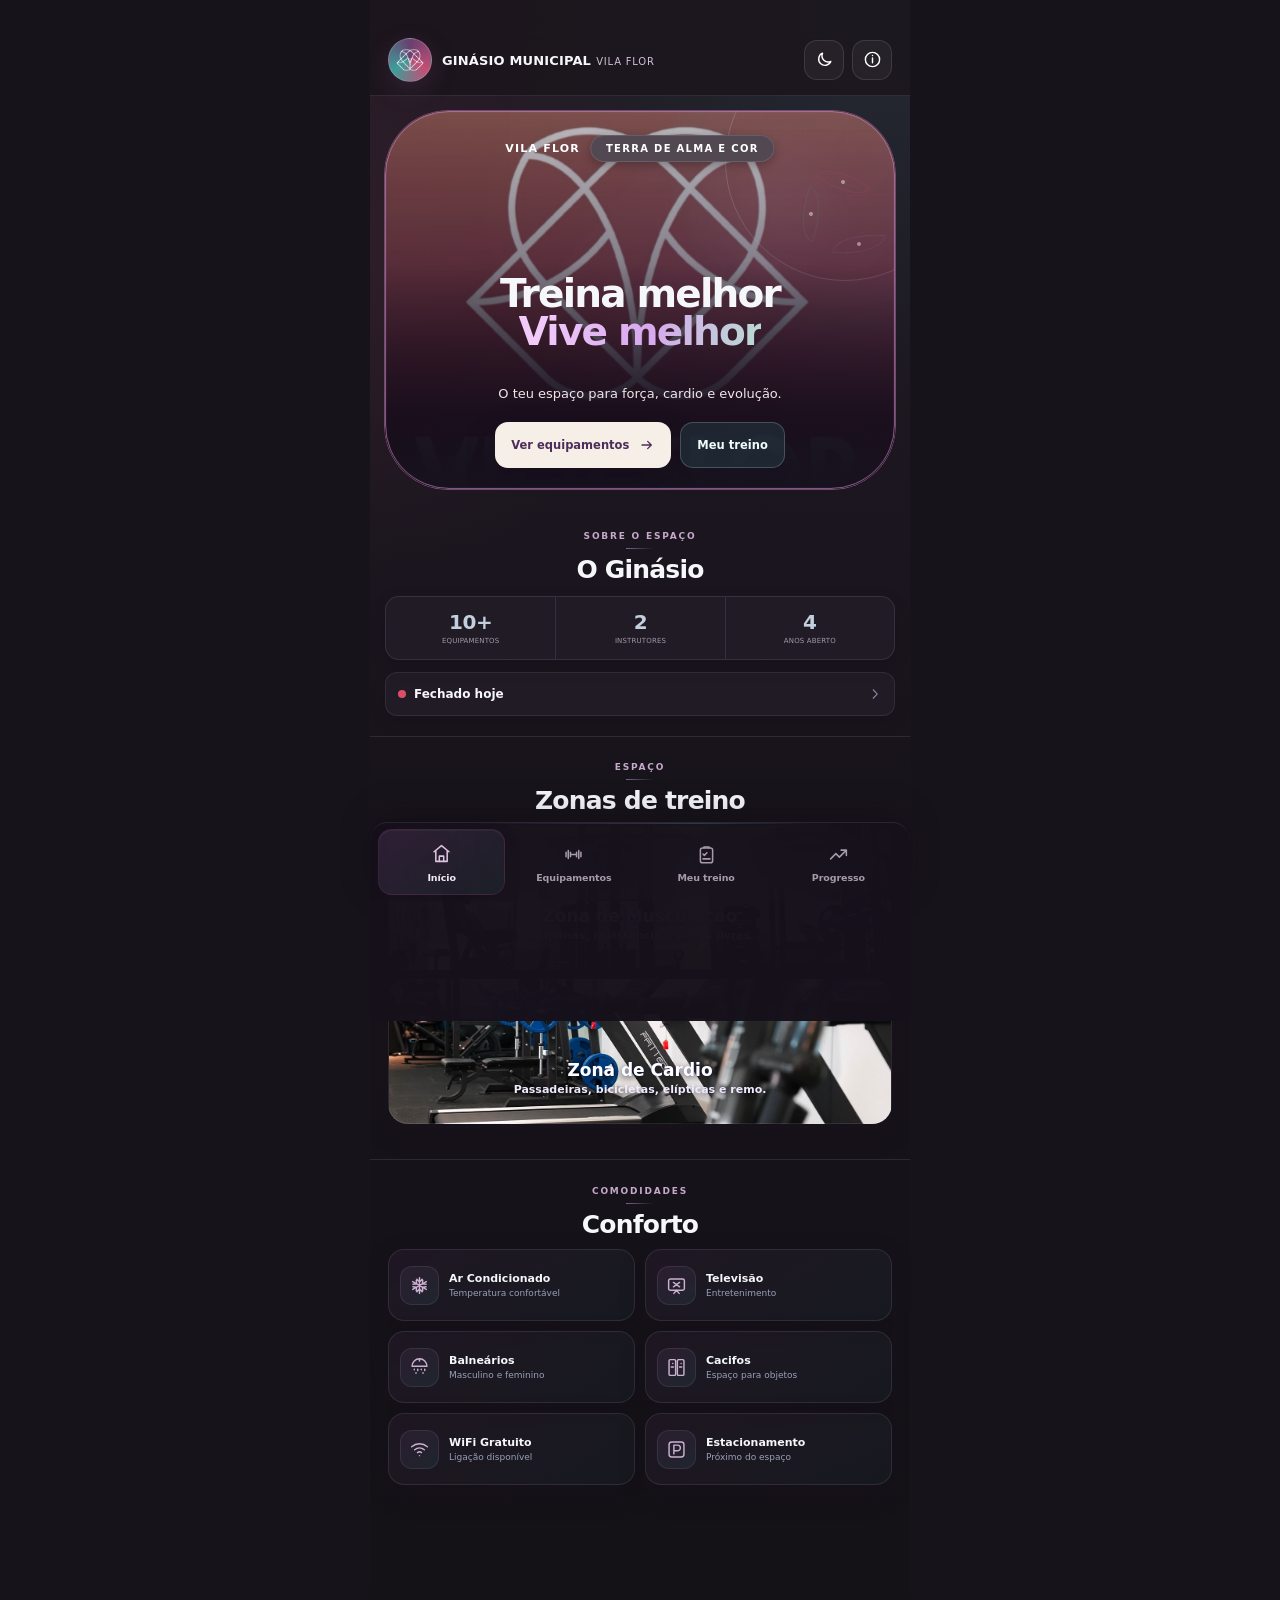
==== commit d0f9ad2c: "1" ====
--- a/index.html
+++ b/index.html
@@ -29,7 +29,7 @@
     <script>try{const t=localStorage.getItem("vf_ginasio_tema");document.documentElement.dataset.theme=t==="light"?"light":"dark";}catch(e){document.documentElement.dataset.theme="dark";}</script>
 
     <link rel="stylesheet" href="css/style.css?v=93">
-    <link rel="stylesheet" href="css/rest-global.css?v=24">
+    <link rel="stylesheet" href="css/rest-global.css?v=30">
 
     <script type="importmap">
     {
@@ -631,14 +631,12 @@
                     <section class="gym-general-rest" id="gymGeneralRest" aria-label="Descanso do treino">
                       <div class="gym-rest-row">
                         <span class="gym-rest-slot"><strong id="gymGeneralClock" class="gym-rest-clock" role="timer" aria-live="off">01:30</strong><select class="gym-rest-select" aria-label="Tempo de descanso"></select></span>
-                        <input class="gym-duration-time" type="text" inputmode="numeric" maxlength="5" placeholder="MM:SS" autocomplete="off" autocapitalize="off" spellcheck="false" aria-label="Tempo personalizado em minutos e segundos" hidden />
                         <button type="button" class="gym-rest-btn gym-rest-play" id="gymGeneralStart" aria-label="Iniciar descanso"></button>
                         <button type="button" class="gym-rest-btn" id="gymGeneralReset" aria-label="Reiniciar descanso">↺</button>
                         <button type="button" id="gymGeneralAlertsEnable" class="gym-general-alerts-btn">Ativar alertas</button>
                         <button class="page-context-help" id="gymGeneralAlertsHelp" type="button" aria-label="Ajuda sobre os alertas" aria-expanded="false" aria-controls="gymGeneralAlertsStatus" hidden>?</button>
                       </div>
                       <div class="gym-inline-rest-track"><span class="gym-inline-rest-fill" id="gymGeneralBar"></span></div>
-                      <span class="gym-duration-error" role="alert" hidden>Usa MM:SS (de 00:01 até 99:59).</span>
                       <span class="page-context-help-text" id="gymGeneralAlertsStatus" role="note" hidden></span>
                     </section>
 
@@ -920,16 +918,16 @@
       <span class="gym-rest-done-bar" aria-hidden="true"></span>
     </div>
 
-    <script src="js/treino.js?v=95"></script>
+    <script src="js/treino.js?v=98"></script>
 
     <script src="js/exercicios.js?v=72"></script>
 
-    <script src="js/navegacao.js"></script>
-    <script src="js/progresso-descanso.js?v=103"></script>
-
-    <script src="js/horario.js"></script>
-
-<script src="js/timer-background-push.js?v=12"></script>
+    <script src="js/navegacao.js?v=2"></script>
+    <script src="js/progresso-descanso.js?v=105"></script>
+
+    <script src="js/horario.js?v=2"></script>
+
+<script src="js/timer-background-push.js?v=13"></script>
 
     <script src="js/tema.js"></script>
 
@@ -1405,9 +1403,9 @@
 
 <script src="js/equipamentos.js"></script>
 
-<script src="js/seletor.js"></script>
-
-<script src="js/janela.js"></script>
+<script src="js/seletor.js?v=2"></script>
+
+<script src="js/janela.js?v=3"></script>
 
 <script src="js/page-context-help.js"></script>
 
@@ -1446,6 +1444,8 @@
   hero.addEventListener('pointerleave',()=>{pointerX=pointerY=0;schedule();},{passive:true});
   window.addEventListener('scroll',schedule,{passive:true});
   window.addEventListener('resize',schedule,{passive:true});
+  // Ao sair com a página a meio, o texto fica transparente; recalcula antes de voltar a ser pintado.
+  new MutationObserver(update).observe(home,{attributes:true,attributeFilter:['class']});
   reduced.addEventListener?.('change',()=>{hero.style.removeProperty('--cinema-progress');schedule();});
   schedule();
 })();
--- a/css/rest-global.css
+++ b/css/rest-global.css
@@ -36,34 +36,27 @@
 .gym-rest-slot[hidden]{display:none}
 .gym-rest-clock{position:absolute;z-index:1;left:34px;top:50%;transform:translateY(-50%);pointer-events:none;font-size:16px!important;font-weight:780;letter-spacing:.02em;font-variant-numeric:tabular-nums;color:#f3e5ff!important;min-width:0!important}
 .gym-rest-slot::before{content:'';position:absolute;z-index:1;left:11px;top:50%;width:16px;height:16px;transform:translateY(-50%);pointer-events:none;background:#cfaee3;-webkit-mask:url("data:image/svg+xml,%3Csvg xmlns='http://www.w3.org/2000/svg' viewBox='0 0 24 24' fill='none' stroke='%23000' stroke-width='2' stroke-linecap='round'%3E%3Ccircle cx='12' cy='13' r='8'/%3E%3Cpath d='M12 9v4l2.5 2M9 2h6'/%3E%3C/svg%3E") center/contain no-repeat;mask:url("data:image/svg+xml,%3Csvg xmlns='http://www.w3.org/2000/svg' viewBox='0 0 24 24' fill='none' stroke='%23000' stroke-width='2' stroke-linecap='round'%3E%3Ccircle cx='12' cy='13' r='8'/%3E%3Cpath d='M12 9v4l2.5 2M9 2h6'/%3E%3C/svg%3E") center/contain no-repeat}
-select.gym-rest-select,input.gym-duration-time{box-sizing:border-box;width:100%!important;max-width:none!important;height:40px!important;min-height:40px!important;margin:0!important;border:1px solid rgba(195,153,226,.38)!important;border-radius:11px!important;background-color:rgba(24,18,35,.64)!important;box-shadow:none!important;font-size:16px!important}
+select.gym-rest-select{box-sizing:border-box;width:100%!important;max-width:none!important;height:40px!important;min-height:40px!important;margin:0!important;border:1px solid rgba(195,153,226,.38)!important;border-radius:11px!important;background-color:rgba(24,18,35,.64)!important;box-shadow:none!important;font-size:16px!important}
 /* O texto da opção fica escondido: o relógio por cima mostra o tempo que está a correr. */
 select.gym-rest-select{appearance:none;-webkit-appearance:none;color:transparent!important;padding:0 28px 0 34px!important;background-image:url("data:image/svg+xml,%3Csvg xmlns='http://www.w3.org/2000/svg' viewBox='0 0 20 12' fill='none' stroke='%23e3c5f4' stroke-width='2.3' stroke-linecap='round' stroke-linejoin='round'%3E%3Cpath d='M4 3l6 6 6-6'/%3E%3C/svg%3E")!important;background-repeat:no-repeat!important;background-position:right 10px center!important;background-size:14px 9px!important}
-input.gym-duration-time{flex:1 1 auto;min-width:0;padding:0 11px!important;color:#f7effe!important;font-weight:780!important;font-variant-numeric:tabular-nums}
-input.gym-duration-time[hidden]{display:none}
-input.gym-duration-time[aria-invalid="true"]{border-color:#ffaec6!important;color:#ffd2dd!important}
 .gym-rest-btn{flex:0 0 40px;width:40px;min-width:0;min-height:0;height:40px;display:grid;place-items:center;padding:0;border:1px solid rgba(190,146,220,.36);border-radius:11px;background:rgba(173,136,200,.1);color:#efe0fa;font:inherit;font-size:19px;line-height:1;cursor:pointer;touch-action:manipulation}
 .gym-rest-btn.gym-rest-play{border:0;background:linear-gradient(110deg,#9c72b6,#c4a1df);color:#20132c}
 .gym-rest-btn svg{width:16px;height:16px;fill:currentColor}
 .gym-rest-btn:focus-visible,.gym-rest-slot:focus-within{outline:2px solid #ceb0e7;outline-offset:2px;border-radius:11px}
 .gym-general-rest .gym-inline-rest-track{margin-top:6px;height:3px}
-.gym-duration-error{display:block;margin-top:6px;color:#ffaec6;font-size:11px;line-height:1.3}
-.gym-duration-error[hidden]{display:none}
 .gym-inline-rest{padding:8px!important;margin:6px 0 10px!important;border-radius:14px!important}
 .gym-inline-rest .gym-inline-rest-track{margin-top:6px;height:3px}
 
 /* Tema claro */
 body[data-theme="light"] #page-workout .gym-general-rest{background:rgba(255,255,255,.82);border-color:rgba(124,84,150,.22)}
 body[data-theme="light"] .gym-inline-rest{background:rgba(124,84,150,.06);border-color:rgba(124,84,150,.22)}
-body[data-theme="light"] select.gym-rest-select,body[data-theme="light"] input.gym-duration-time{background-color:#fff!important;border-color:rgba(124,84,150,.32)!important}
+body[data-theme="light"] select.gym-rest-select{background-color:#fff!important;border-color:rgba(124,84,150,.32)!important}
 body[data-theme="light"] select.gym-rest-select{background-image:url("data:image/svg+xml,%3Csvg xmlns='http://www.w3.org/2000/svg' viewBox='0 0 20 12' fill='none' stroke='%236d4a86' stroke-width='2.3' stroke-linecap='round' stroke-linejoin='round'%3E%3Cpath d='M4 3l6 6 6-6'/%3E%3C/svg%3E")!important}
-body[data-theme="light"] input.gym-duration-time{color:#2c2036!important}
 body[data-theme="light"] .gym-rest-clock{color:#2c2036!important}
 body[data-theme="light"] .gym-rest-slot::before{background:#7c5496}
 body[data-theme="light"] .gym-rest-btn,body[data-theme="light"] #page-workout .gym-general-alerts-btn{background:#fff;border-color:rgba(124,84,150,.32);color:#4d3560}
 body[data-theme="light"] .gym-rest-btn.gym-rest-play{border:0;background:linear-gradient(110deg,#8b5eac,#a97fc9);color:#fff}
 body[data-theme="light"] .gym-inline-rest-track{background:rgba(124,84,150,.16)}
-body[data-theme="light"] .gym-duration-error{color:#b3214f}
 body[data-theme="light"] .gym-progress-section .gym-body-card,body[data-theme="light"] .gym-progress-section .gym-progress-totals{background:rgba(255,255,255,.82)!important;border:1px solid rgba(124,84,150,.22)!important;box-shadow:none}
 body[data-theme="light"] .gym-progress-section .gym-body-card strong{color:#4d3560!important;border-top-color:rgba(124,84,150,.18)!important}
 body[data-theme="light"] .gym-progress-section .gym-progress-totals>strong,body[data-theme="light"] .gym-progress-section .gym-progress-line b{color:#2c2036!important}
@@ -80,16 +73,16 @@
 body[data-theme="light"] .gym-progress-section .detailed-anatomy>img.gym-anatomy-neutral{filter:brightness(1.55) contrast(.78)!important}
 body[data-theme="light"] .set-entry-card{background:rgba(255,255,255,.72);border-color:rgba(124,84,150,.2)}
 /* O logótipo usa as cores escuras da marca: no tema claro precisa de tons mais vivos. */
-body[data-theme="light"] .brand-mark{background:radial-gradient(circle at 50% 50%,rgba(255,255,255,.2) 0 7%,transparent 8%),conic-gradient(from 0deg,#a678c8,#e68ab0,#5cc9c4,#a678c8)}
+body[data-theme="light"] .brand-mark{background:radial-gradient(circle at 50% 50%,rgba(255,255,255,.2) 0 7%,transparent 8%),conic-gradient(from 0deg,#7d4f9c,#c9568c,#2fa39e,#7d4f9c)}
 /* Vídeos de cardio com fundo acinzentado (223–250): este ajuste leva-o a branco. shortcut: filtro no browser, trocar por vídeos reexportados quando houver ffmpeg. */
 video[src*="/caminhada.mp4"],video[src*="/caminhada-inclinada.mp4"],video[src*="/bicicleta.mp4"],video[src*="/eliptica.mp4"],video[src*="/remo.mp4"]{filter:brightness(1.15)}
 /* Ao adicionar exercício, cada série já tem o seu timer. */
 #page-workout .workout-page.is-adding-exercise .gym-general-rest{display:none}
 /* Hero do tema claro: o mesmo do tema escuro, um pouco mais claro. */
-body[data-theme="light"] #page-home .hero.hero-cinematic{background-color:#261b2f!important}
-body[data-theme="light"] #page-home .hero::after{background:linear-gradient(rgba(26,14,29,.04) 0%,rgba(30,18,40,.2) 40%,rgba(32,20,42,.8) 81%,rgba(34,22,45,.96) 100%)!important}
-body[data-theme="light"] #page-home .hero .hero-cinema-image{filter:saturate(.78) brightness(.8)!important}
-body[data-theme="light"] #page-home .hero .hero-cinema-tint{background:linear-gradient(rgba(42,24,55,.08) 0%,rgba(33,21,45,.27) 42%,rgba(28,18,37,.82) 100%)!important}
+body[data-theme="light"] #page-home .hero.hero-cinematic{background-color:#3a2846!important}
+body[data-theme="light"] #page-home .hero::after{background:linear-gradient(rgba(26,14,29,.02) 0%,rgba(46,29,60,.14) 40%,rgba(58,38,74,.62) 81%,rgba(68,46,86,.82) 100%)!important}
+body[data-theme="light"] #page-home .hero .hero-cinema-image{filter:saturate(.9) brightness(1.02)!important}
+body[data-theme="light"] #page-home .hero .hero-cinema-tint{background:linear-gradient(rgba(42,24,55,.04) 0%,rgba(46,29,60,.14) 42%,rgba(54,35,70,.58) 100%)!important}
 body[data-theme="light"] #page-home .hero h1,body[data-theme="light"] #page-home .hero .hero-line{color:#fff}
 /* O «?» é pequeno: a área de toque estende-se à volta sem alterar o aspeto. */
 .page-context-help{position:relative}
@@ -101,3 +94,29 @@
 body[data-theme="light"] .eyebrow{color:#7c5a8a!important}
 body[data-theme="light"] .home-stat strong{color:#68406f!important;-webkit-text-fill-color:currentColor}
 body[data-theme="light"] .day-button:not(.active) .day-count{color:#68406f!important}
+body[data-theme="light"] #page-home .hero .hero-cinema-light{opacity:.55!important}
+html.vf-janela-aberta,html.vf-janela-aberta body{overflow:hidden!important}
+.exercise-editor-overlay,.progress-overlay,.exercise-editor,.progress-modal,.vf-select-menu,.vf-dialog-overlay,.exercise-modal-overlay,.exercise-modal,.custom-exercise-overlay,.equipment-3d-overlay{overscroll-behavior:contain}
+/* Roda de tempo personalizado */
+.gym-wheel-dialog{text-align:center}
+.gym-wheel-pair{position:relative;display:flex;align-items:center;justify-content:center;gap:10px;margin:14px 0 6px;font-size:22px;font-weight:800;font-variant-numeric:tabular-nums}
+.gym-wheel-pair::before{content:'';position:absolute;left:0;right:0;top:50%;height:44px;transform:translateY(-50%);border-radius:12px;background:rgba(190,146,220,.16);pointer-events:none}
+.gym-wheel{position:relative;width:84px;height:176px;overflow-y:auto;scroll-snap-type:y mandatory;overscroll-behavior:contain;touch-action:pan-y;scrollbar-width:none;outline-offset:2px;-webkit-mask:linear-gradient(transparent,#000 28%,#000 72%,transparent);mask:linear-gradient(transparent,#000 28%,#000 72%,transparent)}
+.gym-wheel::-webkit-scrollbar{display:none}
+.gym-wheel ul{list-style:none;margin:0;padding:66px 0}
+.gym-wheel li{height:44px;line-height:44px;scroll-snap-align:center;opacity:.4;cursor:pointer;user-select:none;-webkit-user-select:none}
+.gym-wheel li.is-selected{opacity:1}
+.gym-wheel-note{min-height:18px;margin:4px 0 10px;font-size:12px;line-height:1.4;color:#ffaec6}
+body[data-theme="light"] .gym-wheel-note{color:#b3214f}
+.vf-dialog-actions button:disabled{opacity:.45;cursor:default}
+.vf-select-option-remove{flex:0 0 36px;width:36px;height:36px;margin-left:auto;display:grid;place-items:center;padding:0;border:0;border-radius:10px;background:transparent;color:inherit;opacity:.7;cursor:pointer}
+.vf-select-option-remove svg{width:17px;height:17px;fill:none;stroke:currentColor;stroke-width:1.8;stroke-linecap:round;stroke-linejoin:round}
+.vf-select-option-remove:active{opacity:1;background:rgba(179,33,79,.14);color:#e0527f}
+/* Estado do ginásio numa linha baixa. */
+#page-home .gym-hours-status{min-height:44px;padding:6px 12px;gap:8px;border-radius:12px;box-shadow:none}
+#page-home .gym-hours-status .gym-hours-indicator{width:8px;height:8px;flex-basis:8px}
+#page-home .gym-hours-copy{align-items:center}
+#page-home .gym-hours-copy strong{font-size:12px}
+#page-home .gym-hours-copy>span{font-size:11px}
+#page-home .gym-hours-copy>span:empty{display:none}
+#page-home .gym-hours-status .gym-hours-chevron{width:14px;height:14px;flex-basis:14px}
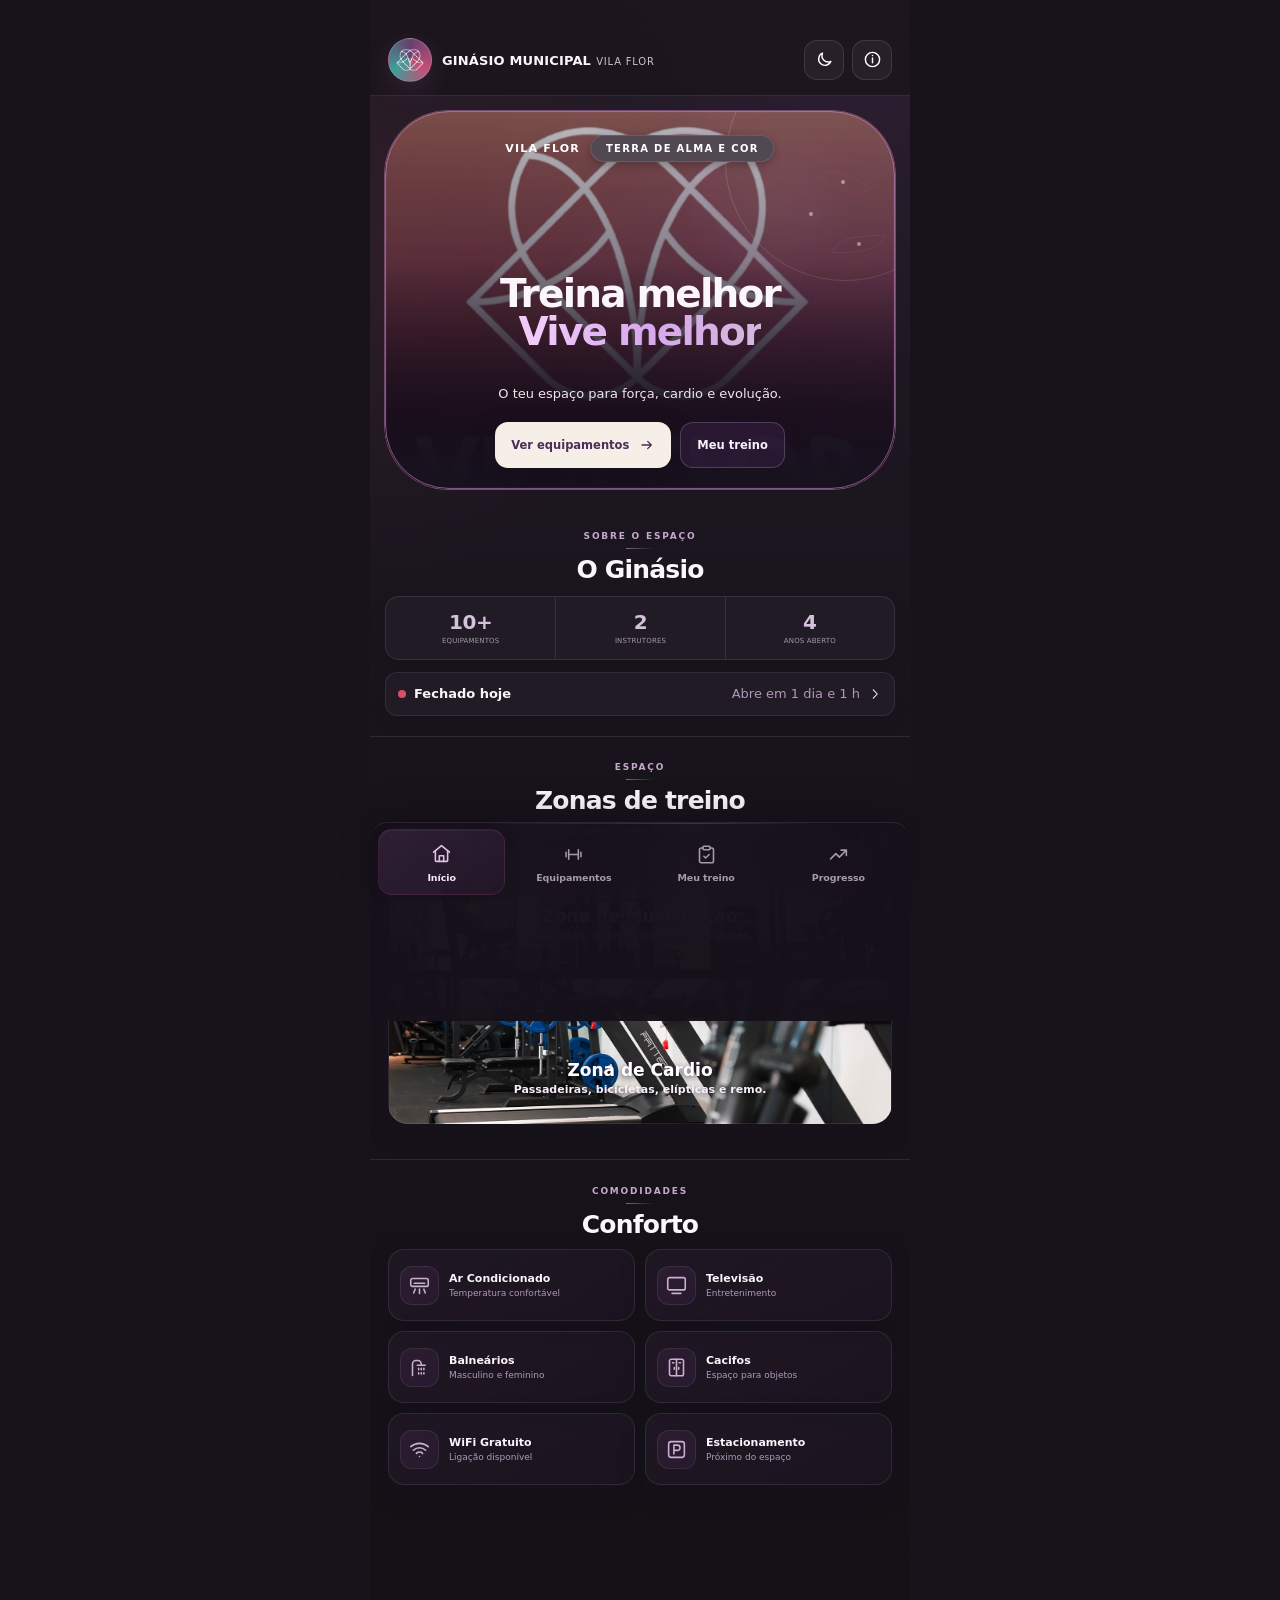
==== commit 993b25fe: "1" ====
--- a/index.html
+++ b/index.html
@@ -28,8 +28,8 @@
 
     <script>try{const t=localStorage.getItem("vf_ginasio_tema");document.documentElement.dataset.theme=t==="light"?"light":"dark";}catch(e){document.documentElement.dataset.theme="dark";}</script>
 
-    <link rel="stylesheet" href="css/style.css?v=93">
-    <link rel="stylesheet" href="css/rest-global.css?v=30">
+    <link rel="stylesheet" href="css/style.css?v=96">
+    <link rel="stylesheet" href="css/rest-global.css?v=42">
 
     <script type="importmap">
     {
@@ -46,7 +46,7 @@
 
     <div class="portrait-lock-screen" role="status" aria-live="polite">
         <div class="portrait-lock-card">
-            <span class="portrait-lock-icon" aria-hidden="true">↻</span>
+            <span class="portrait-lock-icon" aria-hidden="true"><svg class="vf-i" viewBox="0 0 24 24" aria-hidden="true" focusable="false"><path d="M21 12a9 9 0 1 1-3-6.7L21 8"/><path d="M21 3v5h-5"/></svg></span>
             <h1>Utiliza a aplicação na vertical</h1>
             <p>Roda o telemóvel para a vertical.</p>
         </div>
@@ -251,7 +251,7 @@
 
                         <div class="amenity">
 
-                            <div class="amenity-icon"><svg viewBox="0 0 24 24" aria-hidden="true" focusable="false"><path d="M12 3v18M4.2 7.5l15.6 9M4.2 16.5l15.6-9M9 5l3 3 3-3M9 19l3-3 3 3M4.5 10.5l4.2-.4-.4-4.2M19.5 13.5l-4.2.4.4 4.2M4.5 13.5l4.2.4-.4 4.2M19.5 10.5l-4.2-.4.4-4.2"/></svg></div>
+                            <div class="amenity-icon"><svg viewBox="0 0 24 24" aria-hidden="true" focusable="false"><rect x="2" y="4" width="20" height="9" rx="2"/><path d="M6 9.5h12"/><path d="M7 16c0 2-1.5 2.5-1.5 4.5M12 16v5M17 16c0 2 1.5 2.5 1.5 4.5"/></svg></div>
 
                             <div>
 
@@ -265,7 +265,7 @@
 
                         <div class="amenity">
 
-                            <div class="amenity-icon"><svg viewBox="0 0 24 24" aria-hidden="true" focusable="false"><rect x="3" y="4.5" width="18" height="13" rx="2"/><path d="m9 21 3-3.5 3 3.5M8.5 8.5l7 5M15.5 8.5l-7 5"/></svg></div>
+                            <div class="amenity-icon"><svg viewBox="0 0 24 24" aria-hidden="true" focusable="false"><rect x="2" y="3" width="20" height="14" rx="2"/><path d="M7 21h10"/></svg></div>
 
                             <div>
 
@@ -279,7 +279,7 @@
 
                         <div class="amenity">
 
-                            <div class="amenity-icon"><svg viewBox="0 0 24 24" aria-hidden="true" focusable="false"><path d="M3.5 10.5a8.5 8.5 0 0 1 17 0H3.5ZM6 14v.5M10 14v1.5M14 14v.5M18 14v1.5M8 18v.5M16 18v.5M12 2.5v2"/></svg></div>
+                            <div class="amenity-icon"><svg viewBox="0 0 24 24" aria-hidden="true" focusable="false"><path d="M4 21V8a4 4 0 0 1 4-4h2a4 4 0 0 1 4 4v1.5"/><path d="M9.5 9.5h9"/><path d="M11 13v1.5M14 13v1.5M17 13v1.5M11 18v1.5M14 18v1.5M17 18v1.5"/></svg></div>
 
                             <div>
 
@@ -293,7 +293,7 @@
 
                         <div class="amenity">
 
-                            <div class="amenity-icon"><svg viewBox="0 0 24 24" aria-hidden="true" focusable="false"><rect x="3.5" y="3" width="7.5" height="18" rx="1.3"/><rect x="13" y="3" width="7.5" height="18" rx="1.3"/><path d="M7.7 7.5h.1M17.2 7.5h.1M6 11.5h2.5M15.5 11.5H18"/></svg></div>
+                            <div class="amenity-icon"><svg viewBox="0 0 24 24" aria-hidden="true" focusable="false"><rect x="4" y="2.5" width="16" height="19" rx="2"/><path d="M12 2.5v19"/><path d="M7.5 6.5h1.5M15 6.5h1.5"/><path d="M9.5 12v2M14.5 12v2"/></svg></div>
 
                             <div>
 
@@ -307,7 +307,7 @@
 
                         <div class="amenity">
 
-                            <div class="amenity-icon"><svg viewBox="0 0 24 24" aria-hidden="true" focusable="false"><path d="M3 8.8a14 14 0 0 1 18 0M6.5 12.3a8.5 8.5 0 0 1 11 0M9.7 15.5a3.7 3.7 0 0 1 4.6 0"/><circle cx="12" cy="19" r=".8" fill="currentColor" stroke="none"/></svg></div>
+                            <div class="amenity-icon"><svg viewBox="0 0 24 24" aria-hidden="true" focusable="false"><path d="M12 20h.01M2 8.8a15 15 0 0 1 20 0M5 12.9a10 10 0 0 1 14 0M8.5 16.4a5 5 0 0 1 7 0"/></svg></div>
 
                             <div>
 
@@ -321,7 +321,7 @@
 
                         <div class="amenity">
 
-                            <div class="amenity-icon"><svg viewBox="0 0 24 24" aria-hidden="true" focusable="false"><rect x="3.5" y="3.5" width="17" height="17" rx="3"/><path d="M9 17V7h4.2a3.2 3.2 0 0 1 0 6.4H9"/></svg></div>
+                            <div class="amenity-icon"><svg viewBox="0 0 24 24" aria-hidden="true" focusable="false"><rect x="3" y="3" width="18" height="18" rx="3"/><path d="M9 17V7h4a3 3 0 0 1 0 6H9"/></svg></div>
 
                             <div>
 
@@ -632,7 +632,7 @@
                       <div class="gym-rest-row">
                         <span class="gym-rest-slot"><strong id="gymGeneralClock" class="gym-rest-clock" role="timer" aria-live="off">01:30</strong><select class="gym-rest-select" aria-label="Tempo de descanso"></select></span>
                         <button type="button" class="gym-rest-btn gym-rest-play" id="gymGeneralStart" aria-label="Iniciar descanso"></button>
-                        <button type="button" class="gym-rest-btn" id="gymGeneralReset" aria-label="Reiniciar descanso">↺</button>
+                        <button type="button" class="gym-rest-btn" id="gymGeneralReset" aria-label="Reiniciar descanso"><svg class="vf-i" viewBox="0 0 24 24" aria-hidden="true" focusable="false"><path d="M3 12a9 9 0 1 0 3-6.7L3 8"/><path d="M3 3v5h5"/></svg></button>
                         <button type="button" id="gymGeneralAlertsEnable" class="gym-general-alerts-btn">Ativar alertas</button>
                         <button class="page-context-help" id="gymGeneralAlertsHelp" type="button" aria-label="Ajuda sobre os alertas" aria-expanded="false" aria-controls="gymGeneralAlertsStatus" hidden>?</button>
                       </div>
@@ -752,7 +752,7 @@
                                         <span class="info-contact-label">EMAIL</span>
                                         <strong>geral@cm-vilaflor.pt</strong>
                                     </span>
-                                    <span class="info-contact-arrow" aria-hidden="true">↗</span>
+                                    <span class="info-contact-arrow" aria-hidden="true"><svg class="vf-i" viewBox="0 0 24 24" aria-hidden="true" focusable="false"><path d="M7 17 17 7M8 7h9v9"/></svg></span>
                                 </a>
                                 <a class="info-contact-link" href="tel:+351278510100">
                                     <span class="info-contact-icon" aria-hidden="true">
@@ -762,7 +762,7 @@
                                         <span class="info-contact-label">TELEFONE</span>
                                         <strong>278 510 100</strong>
                                     </span>
-                                    <span class="info-contact-arrow" aria-hidden="true">↗</span>
+                                    <span class="info-contact-arrow" aria-hidden="true"><svg class="vf-i" viewBox="0 0 24 24" aria-hidden="true" focusable="false"><path d="M7 17 17 7M8 7h9v9"/></svg></span>
                                 </a>
                             </div>
                         </div>
@@ -787,6 +787,10 @@
                                     <svg viewBox="0 0 24 24" aria-hidden="true" focusable="false"><rect x="3" y="5" width="18" height="14" rx="2"/><path d="m4 7 8 6 8-6"/></svg>
                                     <span>officedigitalsolutionspt@gmail.com</span>
                                 </a>
+                                <a class="ods-brand-email" href="https://www.instagram.com/officedigitalsolutions/" target="_blank" rel="noopener noreferrer" aria-label="Instagram da Office Digital Solutions: @officedigitalsolutions">
+                                    <svg viewBox="0 0 24 24" aria-hidden="true" focusable="false"><rect x="3" y="3" width="18" height="18" rx="5"/><circle cx="12" cy="12" r="4"/><path d="M17.5 6.5h.01"/></svg>
+                                    <span>@officedigitalsolutions</span>
+                                </a>
                             </div>
                         </div>
                     </details>
@@ -880,7 +884,7 @@
 
             <button class="nav-item active" data-page="home">
 
-                <span class="nav-icon"><svg viewBox="0 0 24 24" aria-hidden="true" focusable="false"><path d="m3.5 10 8.5-7 8.5 7"/><path d="M5.5 9.5V21h13V9.5"/><path d="M9.5 21v-6h5v6"/></svg></span>
+                <span class="nav-icon"><svg viewBox="0 0 24 24" aria-hidden="true" focusable="false"><path d="M3 10.5 12 3l9 7.5"/><path d="M5 9v11a1 1 0 0 0 1 1h12a1 1 0 0 0 1-1V9"/><path d="M9.5 21v-6.5h5V21"/></svg></span>
 
                 <small>Início</small>
 
@@ -888,7 +892,7 @@
 
             <button class="nav-item" data-page="equipment">
 
-                <span class="nav-icon"><svg viewBox="0 0 24 24" aria-hidden="true" focusable="false"><path d="M6 7.5v9M3.5 9.5v5M8.5 9.5v5M18 7.5v9M15.5 9.5v5M20.5 9.5v5M8.5 12h7"/></svg></span>
+                <span class="nav-icon"><svg viewBox="0 0 24 24" aria-hidden="true" focusable="false"><path d="M6.5 6.5v11M17.5 6.5v11M3.5 9.5v5M20.5 9.5v5M6.5 12h11"/></svg></span>
 
                 <small>Equipamentos</small>
 
@@ -896,7 +900,7 @@
 
             <button class="nav-item" data-page="workout">
 
-                <span class="nav-icon"><svg viewBox="0 0 24 24" aria-hidden="true" focusable="false"><rect x="5" y="4.5" width="14" height="17" rx="2.5"/><path d="M9 4.5v-1h6v1M8 11.5l1.5 1.5 3-3M8 17h8"/></svg></span>
+                <span class="nav-icon"><svg viewBox="0 0 24 24" aria-hidden="true" focusable="false"><rect x="8" y="2.5" width="8" height="4" rx="1"/><path d="M16 4.5h2a2 2 0 0 1 2 2v13a2 2 0 0 1-2 2H6a2 2 0 0 1-2-2v-13a2 2 0 0 1 2-2h2"/><path d="m9 14 2 2 4-4"/></svg></span>
 
                 <small>Meu treino</small>
 
@@ -912,24 +916,24 @@
     </div>
 
     <div id="gymRestCompleteToast" class="gym-rest-complete-toast" hidden role="status" aria-live="assertive">
-      <span aria-hidden="true" class="gym-rest-done-icon" id="gymRestCompleteIcon">◷</span>
+      <span aria-hidden="true" class="gym-rest-done-icon" id="gymRestCompleteIcon"></span>
       <div><strong id="gymRestCompleteTitle">Descanso terminado</strong><span id="gymRestCompleteText">Está na hora de retomar o treino.</span></div>
-      <button type="button" id="gymRestCompleteDismiss" aria-label="Fechar aviso">×</button>
+      <button type="button" id="gymRestCompleteDismiss" aria-label="Fechar aviso"><svg class="vf-i" viewBox="0 0 24 24" aria-hidden="true" focusable="false"><path d="M6 6l12 12M18 6 6 18"/></svg></button>
       <span class="gym-rest-done-bar" aria-hidden="true"></span>
     </div>
 
-    <script src="js/treino.js?v=98"></script>
-
-    <script src="js/exercicios.js?v=72"></script>
+    <script src="js/treino.js?v=101"></script>
+
+    <script src="js/exercicios.js?v=73"></script>
 
     <script src="js/navegacao.js?v=2"></script>
-    <script src="js/progresso-descanso.js?v=105"></script>
-
-    <script src="js/horario.js?v=2"></script>
+    <script src="js/progresso-descanso.js?v=108"></script>
+
+    <script src="js/horario.js?v=5"></script>
 
 <script src="js/timer-background-push.js?v=13"></script>
 
-    <script src="js/tema.js"></script>
+    <script src="js/tema.js?v=2"></script>
 
     <script src="js/app.js"></script>
 
@@ -1139,7 +1143,7 @@
 
   }
 
-/* Os estilos da biblioteca global estão definidos em css/style.css?v=93. */
+/* Os estilos da biblioteca global estão definidos em css/style.css?v=96. */
 
 </style>
 
@@ -1283,7 +1287,7 @@
 
                 <div class="install-instructions-icon" aria-hidden="true"><svg viewBox="0 0 24 24" aria-hidden="true" focusable="false"><rect x="5.5" y="2.5" width="13" height="19" rx="2.5"/><path d="M10 18.2h4M12 6.5v7M9.5 11l2.5 2.5 2.5-2.5"/></svg></div>
 
-                <p style="text-align:center; margin-bottom:18px; color:#f6f7fb;">
+                <p style="text-align:center; margin-bottom:18px; color:#faf6fb;">
 
                     <strong>Adiciona a app ao teu ecrã principal</strong>
 
@@ -1293,7 +1297,7 @@
 
                     <p style="margin-bottom:14px;">
 
-                        <strong style="color:#a08bff;">1.</strong>
+                        <strong style="color:#d3a8e2;">1.</strong>
 
                         Toca nos <strong>três pontos (⋯)</strong> no canto inferior direito do navegador.
 
@@ -1301,7 +1305,7 @@
 
                     <p style="margin-bottom:14px;">
 
-                        <strong style="color:#a08bff;">2.</strong>
+                        <strong style="color:#d3a8e2;">2.</strong>
 
                         Carrega em <strong>Partilhar</strong>.
 
@@ -1309,7 +1313,7 @@
 
                     <p style="margin-bottom:14px;">
 
-                        <strong style="color:#a08bff;">3.</strong>
+                        <strong style="color:#d3a8e2;">3.</strong>
 
                         Procura e seleciona
 
@@ -1319,7 +1323,7 @@
 
                     <p style="margin-bottom:0;">
 
-                        <strong style="color:#a08bff;">4.</strong>
+                        <strong style="color:#d3a8e2;">4.</strong>
 
                         Carrega em <strong>Adicionar</strong> para concluir.
 
@@ -1405,7 +1409,7 @@
 
 <script src="js/seletor.js?v=2"></script>
 
-<script src="js/janela.js?v=3"></script>
+<script src="js/janela.js?v=5"></script>
 
 <script src="js/page-context-help.js"></script>
 
@@ -1450,7 +1454,5 @@
   schedule();
 })();
 </script>
-
 </body>
-
 </html>
--- a/css/style.css
+++ b/css/style.css
@@ -2,31 +2,16 @@
   box-sizing: border-box
 }
 :root {
-  --bg: #070912;
-  --bg-soft: #0b0e1a;
-  --card: #101422;
-  --card-2: #0d1120;
-  --text: #f6f7fb;
-  --muted: #98a0b8;
-  --muted-2: #6f7692;
-  --blue: #3fa9f5;
-  --blue-2: #6cc4ff;
-  --purple: #7c4dff;
-  --purple-2: #9c7bff;
-  --green: #2ecc8f;
-  --green-2: #54dba8;
-  --magenta: #e6399b;
-  --magenta-2: #ef63b3;
-  --line: rgba(255,255,255,.075);
-  --line-bright: rgba(140,120,255,.26);
-  --gradient: linear-gradient(135deg,#7c4dff 0%,#3fa9f5 100%);
-  --gradient-warm: linear-gradient(135deg,#e6399b 0%,#7c4dff 100%);
-  --gradient-active: linear-gradient(135deg,#2ecc8f 0%,#3fa9f5 100%);
+  --bg: #0f0712;
+  --bg-soft: #160b1a;
+  --card: #1e1022;
+  --card-2: #1b0d20;
+  --text: #faf6fb;
+  --muted: #b098b8;
+  --muted-2: #896f92;
   --success: #2ecc8f;
   --error: #ef4d6e;
-  --shadow: 0 18px 50px rgba(6,4,20,.34);
-  --focus-ring: 0 0 0 3px rgba(124,77,255,.32);
-}
+  }
 html {
   scroll-behavior: smooth;
   /* Impede o zoom acidental por duplo toque; o zoom com pinça continua disponível. */
@@ -35,7 +20,6 @@
 html,body {
   margin: 0;
   padding: 0;
-  background: #05080d;
   color: var(--text);
   font-family: Inter,ui-sans-serif,system-ui,-apple-system,BlinkMacSystemFont,"Segoe UI",Arial,sans-serif
 }
@@ -64,23 +48,17 @@
   max-width: 540px;
   min-height: 100vh;
   margin: auto;
-  background: radial-gradient(circle at 80% -5%,rgba(60,130,255,.11),transparent 28%), linear-gradient(180deg,#09101a 0%,#070b12 48%,#060a10 100%);
-  padding-bottom: 88px;
   overflow: hidden;
   position: relative;
 }
 
 .topbar {
-  height: 72px;
-  padding: 12px 18px;
   display: flex;
   align-items: center;
   justify-content: space-between;
   border-bottom: 1px solid var(--line);
   position: sticky;
-  top: 0;
   z-index: 20;
-  background: rgba(7,11,18,.82);
   backdrop-filter: blur(20px);
   -webkit-backdrop-filter: blur(20px);
 }
@@ -88,12 +66,10 @@
 .brand {
   display: flex;
   align-items: center;
-  gap: 11px;
-}
+  }
 
 .brand-mark {
   overflow: hidden;
-  background: #fff;
   flex-shrink: 0;
 }
 
@@ -113,7 +89,6 @@
   width: 40px;
   height: 40px;
   border: 1px solid var(--line);
-  background: rgba(16,24,36,.8);
   color: #fff;
   border-radius: 13px;
   display: grid;
@@ -123,8 +98,7 @@
 
 .icon-btn:hover {
   transform: translateY(-1px);
-  background: #131e2d
-}
+  }
 .icon-btn svg {
   width: 19px;
   fill: none;
@@ -167,12 +141,9 @@
 .heading-line {
   height: 1px;
   width: 28px;
-  background: linear-gradient(90deg,rgba(124,110,255,.7),transparent)
-}
+  }
 .eyebrow {
   font-size: 9px;
-  letter-spacing: 2px;
-  color: #78abff;
   font-weight: 850
 }
 h1,h2,h3,p {
@@ -180,7 +151,6 @@
 }
 h2 {
   font-size: 25px;
-  letter-spacing: -.7px;
   margin: 6px 0 10px
 }
 h3 {
@@ -192,49 +162,34 @@
   font-size: 13px
 }
 .hero {
-  border-radius: 26px;
-  height: 350px;
   overflow: hidden;
   position: relative;
-  background: radial-gradient(circle at 75% 18%,rgba(76,150,255,.45),transparent 23%), linear-gradient(140deg,#132b4c 0%,#101b2b 48%,#0c111b 100%);
-  border: 1px solid rgba(115,170,255,.13);
-  box-shadow: var(--shadow)
-}
+  }
 .hero:before {
   content: "";
   position: absolute;
   inset: 0;
-  background: radial-gradient(circle at 70% 38%,rgba(70,144,255,.24),transparent 18%), linear-gradient(120deg,transparent 25%,rgba(255,255,255,.035) 50%,transparent 72%)
-}
+  }
 .hero:after {
   content: "";
   position: absolute;
   inset: 0;
-  background: linear-gradient(180deg,rgba(5,8,15,.02) 15%,rgba(5,8,15,.18) 42%,rgba(5,8,15,.96) 100%)
-}
+  }
 .hero-glow {
   position: absolute;
-  width: 220px;
-  height: 220px;
-  right: -65px;
-  top: -65px;
   border-radius: 50%;
-  border: 1px solid rgba(114,174,255,.15);
-  box-shadow: 0 0 0 24px rgba(74,139,255,.035),0 0 0 52px rgba(74,139,255,.02)
-}
+  border: 1px solid rgba(202,149,220,.15);
+  }
 .hero-grid {
   position: absolute;
   inset: 0;
-  opacity: .13;
   background-image: linear-gradient(rgba(255,255,255,.12) 1px,transparent 1px),linear-gradient(90deg,rgba(255,255,255,.12) 1px,transparent 1px);
-  background-size: 34px 34px;
   mask-image: linear-gradient(to bottom,black,transparent 72%)
 }
 .hero-overlay {
   position: absolute;
   z-index: 2;
-  bottom: 22px
-}
+  }
 .hero h1 {
   font-size: 39px;
   line-height: .98;
@@ -243,16 +198,13 @@
 }
 .hero h1 em {
   font-style: normal;
-  background: var(--gradient);
   color: transparent
 }
 .hero p {
-  color: #bdc9da;
   font-size: 13px;
   line-height: 1.55;
   margin: 0;
-  max-width: 420px
-}
+  }
 .hero-actions {
   display: flex;
   align-items: center;
@@ -268,18 +220,11 @@
   transition: transform .18s ease,box-shadow .18s ease,background .18s ease;
   min-height: 46px
 }
-.hero-btn {
-  background: #fff;
-  color: #0a1018;
-  box-shadow: 0 10px 28px rgba(0,0,0,.3)
-}
 .hero-btn span {
   margin-left: 6px;
   font-size: 14px
 }
 .hero-link {
-  background: rgba(255,255,255,.08);
-  color: #e7edfb;
   border: 1px solid rgba(255,255,255,.14)
 }
 .hero-btn:hover {
@@ -288,7 +233,6 @@
 }
 .hero-link:hover {
   transform: translateY(-2px);
-  background: rgba(255,255,255,.13);
   border-color: rgba(255,255,255,.22)
 }
 .hero-btn:active,.hero-link:active {
@@ -318,21 +262,11 @@
 }
 
 .zone-card h3 {
-  margin: 4px 0 4px;
-  font-size: 24px;
   line-height: 1.05;
-  background: linear-gradient(90deg, #3185ff, #8d4dff);
+  background: linear-gradient(90deg, #b264cc, #bc7ad2);
   -webkit-background-clip: text;
   background-clip: text;
-  color: transparent;
-  text-shadow: 0 3px 10px rgba(0,0,0,.45);
-}
-
-.zone-card p {
-  font-size: 13px;
-  color: #ffffff;
-  text-shadow: 0 2px 8px rgba(0,0,0,.65);
-}
+  }
 
 .zone-card h3 {
   margin: 3px 0 2px;
@@ -344,7 +278,7 @@
 
 .zone-card p {
   margin: 0;
-  color: #f0eaff;
+  color: #f7effa;
   font-size: 11px;
   font-weight: 600;
   text-shadow: 0 2px 6px rgba(0,0,0,.65);
@@ -362,7 +296,6 @@
   gap: 10px;
   align-items: center;
   border-radius: 16px;
-  background: linear-gradient(145deg,#101925,#0d141f);
   border: 1px solid var(--line);
   transition: .2s
 }
@@ -375,13 +308,8 @@
   height: 39px;
   flex-shrink: 0;
   border-radius: 12px;
-  background: linear-gradient(145deg,rgba(49,133,255,.16),rgba(141,77,255,.09));
-  display: grid;
-  place-items: center;
-  color: #76abff;
-  font-size: 9px;
   font-weight: 850;
-  border: 1px solid rgba(83,145,255,.09)
+  border: 1px solid rgba(190,126,212,.09)
 }
 .amenity b {
   font-size: 11px;
@@ -394,25 +322,13 @@
   margin-top: 3px
 }
 .bottom-nav {
-  position: fixed;
   z-index: 30;
-  bottom: 0;
-  left: 50%;
-  transform: translateX(-50%);
-  width: min(540px,100%);
-  height: 78px;
-  background: rgba(8,13,21,.92);
-  border-top: 1px solid var(--line);
   display: grid;
   grid-template-columns: repeat(4,1fr);
-  padding: 6px 5px env(safe-area-inset-bottom);
-  backdrop-filter: blur(20px);
-  -webkit-backdrop-filter: blur(20px)
-}
+  }
 .nav-item {
   border: 0;
   background: none;
-  color: #748198;
   display: flex;
   flex-direction: column;
   align-items: center;
@@ -431,10 +347,6 @@
   font-size: 9px;
   font-weight: 700
 }
-.nav-item.active {
-  color: #a08bff;
-  background: rgba(124,77,255,.1)
-}
 .nav-item.active span {
   transform: translateY(-1px)
 }
@@ -445,11 +357,7 @@
   width: 4px;
   height: 4px;
   border-radius: 50%;
-  background: var(--gradient)
-}
-.nav-item:hover {
-  color: #c7bcff
-}
+  }
 .nav-item:active {
   transform: scale(.94)
 }
@@ -467,24 +375,16 @@
 }
 .filter-btn {
   flex-shrink: 0;
-  border: 1px solid #263349;
-  background: #101a28;
-  color: #98a6ba;
+  border: 1px solid #402649;
   padding: 9px 15px;
   border-radius: 12px;
   font-size: 11px;
   transition: .2s
 }
-.filter-btn:hover {
-  border-color: #42699b;
-  color: #dce9ff
-}
 .filter-btn.active {
-  background: var(--gradient);
   color: #fff;
   border-color: transparent;
-  box-shadow: 0 7px 20px rgba(67,132,255,.18)
-}
+  }
 .equipment-list {
   display: grid;
   gap: 11px;
@@ -499,13 +399,9 @@
 }
 
 #filtered-exercise-list .equipment-exercise-card {
-    display: flex;
-    flex-direction: column;
     align-items: stretch;
-    width: 100%;
     height: 100%;
     min-width: 0;
-    padding: 0;
     text-align: left;
 }
 
@@ -523,9 +419,9 @@
 .exercise-filters select {
     appearance: none;
     -webkit-appearance: none;
-    border: 1px solid rgba(124,77,255,.20);
-    background: rgba(124,77,255,.07);
-    color: #5f45bd;
+    border: 1px solid rgba(188,122,210,.20);
+    background: rgba(188,122,210,.07);
+    color: #9f45bd;
     border-radius: 10px;
     padding: 8px 32px 8px 11px;
     min-height: 34px;
@@ -534,8 +430,8 @@
     outline: none;
     cursor: pointer;
     background-image:
-        linear-gradient(45deg, transparent 50%, #6f55c9 50%),
-        linear-gradient(135deg, #6f55c9 50%, transparent 50%);
+        linear-gradient(45deg, transparent 50%, #ab57c7 50%),
+        linear-gradient(135deg, #ab57c7 50%, transparent 50%);
     background-position:
         calc(100% - 13px) 14px,
         calc(100% - 9px) 14px;
@@ -546,44 +442,37 @@
 }
 
 .exercise-filters select:hover {
-    border-color: rgba(124,77,255,.38);
-    background-color: rgba(124,77,255,.10);
+    border-color: rgba(188,122,210,.38);
+    background-color: rgba(188,122,210,.10);
 }
 
 .exercise-filters select:focus {
-    border-color: #7c4dff;
-    box-shadow: 0 0 0 3px rgba(124,77,255,.10);
+    border-color: #bc7ad2;
+    box-shadow: 0 0 0 3px rgba(188,122,210,.10);
 }
 
 body[data-theme="dark"] .exercise-filters select {
-    background-color: rgba(124,77,255,.09);
-    color: #cfc3ff;
-    border-color: rgba(124,77,255,.25);
+    background-color: rgba(188,122,210,.09);
+    color: #e8d2f0;
+    border-color: rgba(188,122,210,.25);
 }
 
 .equipment-icon {
-    width: 72px;
-    height: 72px;
     min-width: 72px;
     min-height: 72px;
     overflow: hidden;
-    display: flex;
     align-items: center;
     justify-content: center;
-    border-radius: 18px;
-}
+    }
 
 .equipment-icon img {
-    width: 100%;
-    height: 100%;
-    object-fit: cover;
     display: block;
 }
 .equipment-card,
 .exercise-card,
 .form-card,
 .info-card {
-  background: linear-gradient(145deg,#181323,#120f1b);
+  background: linear-gradient(145deg,#1f1323,#180f1b);
   border: 1px solid rgba(177,145,196,.20);
   border-radius: 18px;
   box-shadow: 0 8px 25px rgba(90,55,105,.16);
@@ -613,11 +502,6 @@
   width: 53px;
   height: 53px;
   border-radius: 15px;
-  background: linear-gradient(
-    145deg,
-    rgba(161,132,180,.22),
-    rgba(104,64,111,.14)
-  );
   display: grid;
   place-items: center;
   color: #c4a8d0;
@@ -703,14 +587,8 @@
 }
 .day-button span {
   font-size: 9px;
-  color: #6ca4ff;
+  color: #c891da;
   height: 10px
-}
-.day-button.active {
-  background: var(--gradient);
-  color: #fff;
-  border-color: transparent;
-  box-shadow: 0 8px 22px rgba(65,133,255,.18)
 }
 .selected-day {
   display: flex;
@@ -737,8 +615,8 @@
 }
 .edit-workout-btn,.back-button {
   border: 1px solid var(--line);
-  background: #101a28;
-  color: #70a7ff;
+  background: #221028;
+  color: #c994db;
   border-radius: 10px;
   padding: 8px 10px;
   font-size: 10px
@@ -746,8 +624,8 @@
 .workout-name-card {
   padding: 14px;
   border-radius: 16px;
-  background: linear-gradient(135deg,rgba(49,133,255,.1),rgba(141,77,255,.08));
-  border: 1px solid rgba(80,130,255,.16);
+  background: linear-gradient(135deg,rgba(178,100,204,.1),rgba(188,122,210,.08));
+  border: 1px solid rgba(189,124,211,.16);
   margin-bottom: 14px
 }
 .workout-name-card strong {
@@ -770,8 +648,8 @@
   width: 35px;
   height: 35px;
   border-radius: 11px;
-  background: rgba(49,133,255,.13);
-  color: #6ca4ff;
+  background: rgba(178,100,204,.13);
+  color: #c891da;
   display: grid;
   place-items: center;
   font-size: 10px;
@@ -796,7 +674,7 @@
   height: 30px;
   border: 0;
   background: none;
-  color: #77849a;
+  color: #91779a;
   font-size: 22px;
   transition: .2s
 }
@@ -809,20 +687,17 @@
   padding: 9px;
   border: 0;
   border-radius: 10px;
-  background: rgba(49,133,255,.07);
-  color: #5798ff;
+  background: rgba(178,100,204,.07);
+  color: #c081d5;
   font-size: 10px;
   font-weight: 750;
   transition: .2s
 }
-.progress-button:hover {
-  background: rgba(49,133,255,.13)
-}
 .add-exercise-main {
   padding: 13px;
-  border: 1px dashed rgba(75,145,255,.4);
+  border: 1px dashed rgba(188,120,210,.4);
   font-size: 12px;
-  background: rgba(49,133,255,.035)
+  background: rgba(178,100,204,.035)
 }
 .empty-workout {
   padding: 30px 16px;
@@ -842,9 +717,9 @@
 .form-card {
   padding: 16px
 }
-.form-card label,.custom-time label {
+.form-card label {
   display: block;
-  color: #aebbd0;
+  color: #c8aed0;
   font-size: 10px;
   margin: 0 0 6px
 }
@@ -852,7 +727,7 @@
   width: 100%;
   padding: 12px;
   border: 1px solid var(--line);
-  background: #0a121e;
+  background: #190a1e;
   color: #fff;
   border-radius: 11px;
   outline: 0;
@@ -860,17 +735,8 @@
   transition: .2s
 }
 .input:focus {
-  border-color: rgba(73,143,255,.55);
-  box-shadow: 0 0 0 3px rgba(55,132,255,.08)
-}
-.custom-time {
-  display: grid;
-  grid-template-columns: repeat(3,1fr);
-  gap: 7px
-}
-.custom-time {
-  grid-template-columns: 1fr 1fr;
-  margin-top: 16px
+  border-color: rgba(187,118,210,.55);
+  box-shadow: 0 0 0 3px rgba(180,105,205,.08)
 }
 .primary-btn,.secondary-btn {
   min-height: 46px;
@@ -882,23 +748,17 @@
   color: #fff;
   transition: transform .18s ease,filter .18s ease,box-shadow .18s ease
 }
-.primary-btn {
-  box-shadow: 0 10px 26px rgba(124,77,255,.28)
-}
 .secondary-btn {
-  background: #141c2c;
   border: 1px solid var(--line);
-  color: #dbe3f5
-}
+  }
 .primary-btn:hover {
   transform: translateY(-2px);
   filter: brightness(1.08);
-  box-shadow: 0 14px 32px rgba(124,77,255,.36)
-}
+  }
 .secondary-btn:hover {
   transform: translateY(-2px);
   border-color: var(--line-bright);
-  background: #182338
+  background: #301838
 }
 .primary-btn:active,.secondary-btn:active {
   transform: translateY(0) scale(.98)
@@ -928,8 +788,7 @@
   }
   .hero {
     margin: 10px;
-    height: 330px
-  }
+    }
   .hero h1 {
     font-size: 34px
   }
@@ -949,7 +808,6 @@
     font-size: 8px
   }
 }
-/* ===== Timer — circular progress redesign ===== */
 @keyframes timerPulse {
   0%,100% {
     transform: scale(1)
@@ -968,23 +826,14 @@
 }
 /* ===== Ajuda — exercise library ===== */
 .help-exercise-tag {
-  display: inline-block;
-  font-size: 8.5px;
-  font-weight: 800;
   letter-spacing: .8px;
-  color: #b7a6ff;
-  background: rgba(124,77,255,.14);
-  border: 1px solid rgba(124,77,255,.22);
-  padding: 3px 8px;
-  border-radius: 7px;
   margin-bottom: 7px
 }
 /* ===== Exercise video modal ===== */
 .exercise-modal-overlay {
   position: fixed;
   inset: 0;
-  z-index: 80;
-  background: rgba(4,5,10,.72);
+  background: rgba(8,4,10,.72);
   backdrop-filter: blur(6px);
   -webkit-backdrop-filter: blur(6px);
   display: flex;
@@ -999,63 +848,22 @@
   pointer-events: auto
 }
 .exercise-modal {
-  width: min(540px,100%);
   max-height: 88vh;
-  overflow-y: auto;
-  background: var(--bg-soft);
-  border: 1px solid var(--line);
   border-top-left-radius: 26px;
   border-top-right-radius: 26px;
   box-shadow: 0 -20px 60px rgba(0,0,0,.5);
-  transform: translateY(24px);
   transition: transform .25s ease;
   padding-bottom: 26px
 }
-.exercise-modal-overlay.open .exercise-modal {
-  transform: translateY(0)
-}
-.exercise-modal-handle {
-  width: 40px;
-  height: 4px;
-  background: var(--line-bright);
-  border-radius: 3px;
-  margin: 12px auto 6px
-}
 .exercise-modal-top {
   display: flex;
-  align-items: flex-start;
   justify-content: space-between;
-  padding: 10px 18px 0;
-  gap: 10px
-}
-.exercise-modal-top h2 {
-  font-size: 21px;
-  letter-spacing: -.5px;
-  margin: 2px 0 6px
-}
+  }
 .exercise-modal-close {
   flex-shrink: 0;
-  width: 34px;
-  height: 34px;
-  border-radius: 11px;
-  border: 1px solid var(--line);
-  background: #141c2c;
-  color: #fff;
   font-size: 18px;
   display: grid;
   place-items: center
-}
-.exercise-modal-close:hover {
-  border-color: var(--line-bright)
-}
-.exercise-modal-video {
-  margin: 14px 18px 0;
-  border-radius: 16px;
-  overflow: hidden;
-  position: relative;
-  aspect-ratio: 16/9;
-  background: #000;
-  border: 1px solid var(--line)
 }
 .exercise-modal-video iframe {
   position: absolute;
@@ -1064,16 +872,6 @@
   height: 100%;
   border: 0
 }
-.exercise-modal-section {
-  padding: 16px 18px 0
-}
-.exercise-modal-section h4 {
-  font-size: 11px;
-  letter-spacing: 1.2px;
-  text-transform: uppercase;
-  color: #84a0d6;
-  margin: 0 0 7px
-}
 .exercise-modal-section p {
   margin: 0;
   color: var(--muted);
@@ -1087,9 +885,6 @@
   font-size: 12.5px;
   line-height: 1.65
 }
-.exercise-modal-section.errors ul li {
-  color: #f1c2d3
-}
 .exercise-modal-section.errors h4 {
   color: #ef8fb6
 }
@@ -1109,7 +904,7 @@
 /* ===== Tema claro / escuro ===== */
 :root {
   --theme-transition: background-color .28s ease,color .28s ease,border-color .28s ease,box-shadow .28s ease,background .28s ease;
-  --bg-page: #05080d;
+  --bg-page: #0b050d;
 }
 html,
 body,
@@ -1135,44 +930,16 @@
   transition: var(--theme-transition);
 }
 body[data-theme="light"] {
-  --bg: #f4f5fb;
-  --bg-soft: #ffffff;
-  --card: #ffffff;
-  --card-2: #f7f8fc;
-  --text: #171a28;
-  --muted: #5f667a;
-  --muted-2: #7d8497;
-  --line: rgba(26,31,52,.12);
-  --line-bright: rgba(124,77,255,.28);
-  --shadow: 0 18px 50px rgba(45,39,90,.12);
-  --focus-ring: 0 0 0 3px rgba(124,77,255,.19);
-  --bg-page: #eef0f7;
+  --focus-ring: 0 0 0 3px rgba(188,122,210,.19);
+  --bg-page: #f5eef7;
   color-scheme: light;
-  background: #eef0f7;
+  background: #f5eef7;
 }
 body[data-theme="light"] {
   color: var(--text)
 }
-body[data-theme="light"] .app {
-  background: radial-gradient(circle at 80% -5%,rgba(63,169,245,.13),transparent 28%),linear-gradient(180deg,#fbfbfe 0%,#f3f5fa 48%,#eef1f7 100%)
-}
-body[data-theme="light"] .topbar {
-  background: rgba(255,255,255,.86);
-  border-bottom-color: rgba(26,31,52,.10)
-}
-body[data-theme="light"] .bottom-nav {
-  background: rgba(255,255,255,.9);
-  border-top-color: rgba(26,31,52,.11)
-}
-body[data-theme="light"] .icon-btn {
-  background: rgba(246,247,252,.92);
-  color: #31364a
-}
 body[data-theme="light"] .icon-btn:hover {
   background: #fff
-}
-body[data-theme="light"] .brand-text span {
-  color: #6b7286
 }
 body[data-theme="light"] .equipment-card,
 body[data-theme="light"] .exercise-card,
@@ -1180,57 +947,48 @@
 body[data-theme="light"] .info-card,
 body[data-theme="light"] .workout-name-card,
 body[data-theme="light"] .amenity {
-  background: linear-gradient(145deg,#ffffff,#f7f8fc);
-  box-shadow: 0 8px 25px rgba(45,39,90,.08)
-}
-body[data-theme="light"] .filter-btn {
-  background: #f6f7fb;
-  border-color: rgba(35,44,72,.14);
-  color: #5f687c
+  background: linear-gradient(145deg,#ffffff,#fbf7fc);
+  box-shadow: 0 8px 25px rgba(77,39,90,.08)
 }
 body[data-theme="light"] .filter-btn:hover {
-  border-color: rgba(66,105,155,.35);
-  color: #30384c
+  border-color: rgba(133,66,155,.35);
+  color: #45304c
 }
 body[data-theme="light"] .input {
   background: #fff;
-  color: #181c2b;
-  border-color: rgba(35,44,72,.15)
-}
-body[data-theme="light"] .secondary-btn {
-  background: #f4f5fa;
-  color: #293044
+  color: #26182b;
+  border-color: rgba(63,35,72,.15)
 }
 body[data-theme="light"] .secondary-btn:hover {
-  background: #e9ecf5
+  background: #f2e9f5
 }
 body[data-theme="light"] .empty-workout {
-  background: rgba(35,44,72,.025)
+  background: rgba(63,35,72,.025)
 }
 body[data-theme="light"] .exercise-number {
-  background: rgba(124,77,255,.08);
-  color: #6947d7
+  background: rgba(188,122,210,.08);
+  color: #ab57c7
 }
 body[data-theme="light"] .exercise-picker-trigger {
-  background: rgba(124,77,255,.07);
-  color: #6144cf;
-  border-color: rgba(124,77,255,.22)
+  background: rgba(188,122,210,.07);
+  color: #a74fc4;
+  border-color: rgba(188,122,210,.22)
 }
 body[data-theme="light"] .exercise-selection-hint {
-  color: #70788c
+  color: #85708c
 }
 body[data-theme="light"] .help-exercise-tag {
-  color: #6045cd;
-  background: rgba(124,77,255,.09);
-  border-color: rgba(124,77,255,.18)
+  color: #a64ec4;
+  background: rgba(188,122,210,.09);
+  border-color: rgba(188,122,210,.18)
 }
 body[data-theme="light"] .exercise-modal {
   background: #fff;
-  box-shadow: 0 -20px 60px rgba(28,31,55,.22)
+  box-shadow: 0 -20px 60px rgba(48,28,55,.22)
 }
 body[data-theme="light"] .exercise-modal-close {
-  background: #f2f4f9;
-  color: #252b3c
+  background: #f7f2f9;
+  color: #36253c
 }
 .theme-toggle-icon {
   display: grid;
@@ -1252,17 +1010,17 @@
   height: 39px;
   border-radius: 10px;
   padding: 0 11px;
-  border: 1px solid rgba(124,77,255,.26);
-  background: rgba(124,77,255,.09);
-  color: #a99aff;
+  border: 1px solid rgba(188,122,210,.26);
+  background: rgba(188,122,210,.09);
+  color: #d9b3e6;
   font-size: 10px;
   font-weight: 850;
   transition: .2s
 }
 .exercise-picker-trigger:hover {
   transform: translateY(-1px);
-  border-color: rgba(124,77,255,.45);
-  background: rgba(124,77,255,.15)
+  border-color: rgba(188,122,210,.45);
+  background: rgba(188,122,210,.15)
 }
 .exercise-picker-trigger span {
   font-size: 14px;
@@ -1311,13 +1069,9 @@
   border-top-left-radius: 26px;
   border-top-right-radius: 26px;
   box-shadow: 0 -20px 60px rgba(0,0,0,.38);
-  transform: translateY(20px);
   transition: transform .24s ease;
   display: flex;
   flex-direction: column
-}
-.exercise-picker-overlay.open .exercise-picker {
-  transform: translateY(0)
 }
 .exercise-picker-handle {
   width: 40px;
@@ -1343,7 +1097,7 @@
   height: 36px;
   border-radius: 11px;
   border: 1px solid var(--line);
-  background: #141c2c;
+  background: #26142c;
   color: #fff;
   font-size: 19px;
   display: grid;
@@ -1364,7 +1118,6 @@
   top: 50%;
   transform: translateY(-51%);
   font-size: 21px;
-  color: var(--purple-2);
   z-index: 1;
   pointer-events: none
 }
@@ -1374,7 +1127,7 @@
   padding: 13px 14px 13px 43px;
   border-radius: 14px;
   border: 1px solid var(--line);
-  background: #0b121e;
+  background: #190b1e;
   color: #fff;
   outline: 0;
   font-size: 13px;
@@ -1385,8 +1138,8 @@
   color: var(--muted-2)
 }
 .exercise-search-input:focus {
-  border-color: rgba(124,77,255,.62);
-  box-shadow: 0 0 0 4px rgba(124,77,255,.11)
+  border-color: rgba(188,122,210,.62);
+  box-shadow: 0 0 0 4px rgba(188,122,210,.11)
 }
 .exercise-search-meta {
   min-height: 15px;
@@ -1400,7 +1153,6 @@
   -webkit-overflow-scrolling: touch
 }
 .exercise-search-result {
-  gap: 10px;
   text-align: left;
   padding: 12px 9px;
   border: 1px solid transparent;
@@ -1412,8 +1164,7 @@
   transition: .18s
 }
 .exercise-search-result:hover {
-  background: rgba(124,77,255,.07);
-  border-color: rgba(124,77,255,.16)
+  border-color: rgba(188,122,210,.16)
 }
 .exercise-search-result:active {
   transform: scale(.992)
@@ -1424,8 +1175,8 @@
   display: grid;
   place-items: center;
   border-radius: 12px;
-  background: linear-gradient(145deg,rgba(124,77,255,.17),rgba(63,169,245,.10));
-  border: 1px solid rgba(124,77,255,.12);
+  background: linear-gradient(145deg,rgba(188,122,210,.17),rgba(179,104,204,.10));
+  border: 1px solid rgba(188,122,210,.12);
   font-size: 17px;
   color: var(--purple-2);
   flex-shrink: 0
@@ -1459,10 +1210,10 @@
   border-radius: 18px;
   display: grid;
   place-items: center;
-  background: linear-gradient(145deg,rgba(124,77,255,.13),rgba(230,57,155,.10));
+  background: linear-gradient(145deg,rgba(188,122,210,.13),rgba(230,57,155,.10));
   color: var(--purple-2);
   font-size: 26px;
-  border: 1px solid rgba(124,77,255,.14)
+  border: 1px solid rgba(188,122,210,.14)
 }
 .exercise-search-empty strong {
   display: block;
@@ -1476,37 +1227,20 @@
   font-size: 11px;
   line-height: 1.5
 }
-.custom-exercise-btn {
-  width: 100%;
-  max-width: 350px;
-  min-height: 48px;
-  border-radius: 13px;
-  border: 1px solid rgba(230,57,155,.3);
-  background: linear-gradient(135deg,rgba(230,57,155,.10),rgba(124,77,255,.10));
-  color: #f07dc0;
-  font-size: 12px;
-  font-weight: 850;
-  transition: .2s
-}
-.custom-exercise-btn:hover {
-  transform: translateY(-1px);
-  border-color: rgba(230,57,155,.55);
-  background: linear-gradient(135deg,rgba(230,57,155,.15),rgba(124,77,255,.15))
-}
 body[data-theme="light"] .exercise-picker {
   background: #fff
 }
 body[data-theme="light"] .exercise-picker-close {
-  background: #f2f4f9;
-  color: #252b3c
+  background: #f7f2f9;
+  color: #36253c
 }
 body[data-theme="light"] .exercise-search-input {
-  background: #fbfcff;
-  color: #1a1e2c;
-  border-color: rgba(35,44,72,.15)
+  background: #fefcfe;
+  color: #281a2c;
+  border-color: rgba(63,35,72,.15)
 }
 body[data-theme="light"] .exercise-search-result:hover {
-  background: rgba(124,77,255,.055)
+  background: rgba(188,122,210,.055)
 }
 @media(min-width:521px) {
   .exercise-picker-overlay {
@@ -1543,15 +1277,14 @@
 }
 .topbar-actions {
   display: flex;
-  align-items: left;
   gap: 8px
 }
 body[data-theme="light"] .edit-workout-btn,body[data-theme="light"] .back-button {
-  background: #f6f7fb;
-  color: #536cc2
+  background: #faf6fb;
+  color: #a653c2
 }
 body[data-theme="light"] .exercise-info span,body[data-theme="light"] .selected-day .eyebrow {
-  color: #72798b
+  color: #85728b
 }
 /* ===== Sistema adaptável de treino / progressão ===== */
 /* Botões Atualizar e Ver progressão — versão compacta */
@@ -1586,14 +1319,14 @@
 /* Manter os dois botões com o mesmo aspeto */
 .exercise-card-actions .update-exercise-button,
 .exercise-card-actions .progress-button {
-    background: rgba(124, 77, 255, 0.09) !important;
-    color: #a78bfa !important;
-    border: 1px solid rgba(167, 139, 250, 0.4) !important;
+    background: rgba(188,122,210, 0.09) !important;
+    color: #d2a4e1 !important;
+    border: 1px solid rgba(210,164,225, 0.4) !important;
 }
 
 .exercise-card-actions > button:hover {
-    background: rgba(124, 77, 255, 0.16) !important;
-    border-color: rgba(167, 139, 250, 0.65) !important;
+    background: rgba(188,122,210, 0.16) !important;
+    border-color: rgba(210,164,225, 0.65) !important;
 }
 
 @media (max-width: 380px) {
@@ -1606,9 +1339,9 @@
     }
 }
 .progress-button {
-  border: 1px solid rgba(124,77,255,.24);
-  background: rgba(124,77,255,.08);
-  color: #aa9cff;
+  border: 1px solid rgba(188,122,210,.24);
+  background: rgba(188,122,210,.08);
+  color: #dab5e6;
   border-radius: 11px;
   padding: 10px;
   font-size: 10px;
@@ -1616,8 +1349,8 @@
   transition: .2s
 }
 .progress-button:hover {
-  background: rgba(124,77,255,.14);
-  border-color: rgba(124,77,255,.45)
+  background: rgba(188,122,210,.14);
+  border-color: rgba(188,122,210,.45)
 }
 .adaptive-exercise-fields {
   margin-top: 8px
@@ -1648,7 +1381,7 @@
   position: fixed;
   inset: 0;
   z-index: 130;
-  background: rgba(4,5,10,.76);
+  background: rgba(8,4,10,.76);
   backdrop-filter: blur(7px);
   -webkit-backdrop-filter: blur(7px);
   display: flex;
@@ -1697,13 +1430,8 @@
   margin-top: 14px
 }
 .progress-readonly-note {
-  margin-top: 12px;
-  padding: 10px 12px;
   border-radius: 12px;
-  background: rgba(124,77,255,.055);
-  border: 1px solid var(--line);
   color: var(--muted);
-  font-size: 9px;
   line-height: 1.5
 }
 .progress-actions {
@@ -1735,7 +1463,7 @@
 }
 body[data-theme="light"] .exercise-editor,body[data-theme="light"] .progress-modal {
   background: #fff;
-  box-shadow: 0 -20px 60px rgba(28,31,55,.22)
+  box-shadow: 0 -20px 60px rgba(48,28,55,.22)
 }
 @media(min-width:521px) {
   .exercise-editor-overlay,.progress-overlay {
@@ -1769,7 +1497,7 @@
   padding: 12px;
   border: 1px solid var(--line);
   border-radius: 15px;
-  background: rgba(124,77,255,.045)
+  background: rgba(188,122,210,.045)
 }
 .series-count-row {
   display: flex;
@@ -1795,7 +1523,6 @@
   padding: 12px;
   border: 1px solid var(--line);
   border-radius: 15px;
-  background: rgba(63,169,245,.035);
   margin-top: 10px
 }
 .set-entry-title {
@@ -1870,7 +1597,7 @@
   padding: 8px 12px;
   border: 1px dashed rgba(177, 145, 196, .40);
   border-radius: 11px;
-  background: rgba(124, 77, 255, .035);
+  background: rgba(188,122,210, .035);
   color: var(--text);
   font-size: 10.5px;
   font-weight: 800;
@@ -1890,8 +1617,8 @@
   stroke-linecap: round;
 }
 .set-series-add:hover:not(:disabled) {
-  border-color: rgba(124, 77, 255, .48);
-  background: rgba(124, 77, 255, .09);
+  border-color: rgba(188,122,210, .48);
+  background: rgba(188,122,210, .09);
 }
 .set-series-add:active:not(:disabled) {
   transform: scale(.99);
@@ -1931,7 +1658,6 @@
   }
 }
 
-/* Timer — interface mobile mais clara sem afetar as restantes páginas. */
 
 .exercise-series-list {
   display: grid;
@@ -1947,7 +1673,7 @@
     gap: 16px;
     padding: 8px 12px;
     border-radius: 10px;
-    background: rgba(124, 77, 255, .045);
+    background: rgba(188,122,210, .045);
 }
 
 .series-card-line > span {
@@ -2005,38 +1731,20 @@
   border: 1px solid var(--line);
   border-radius: 15px;
   overflow: hidden;
-  background: rgba(124,77,255,.035)
-}
-.progress-history-date {
-  padding: 10px 12px;
-  font-size: 10px;
-  font-weight: 900;
-  color: var(--text);
-  background: rgba(124,77,255,.055)
-}
-.progress-history-series {
-  padding: 8px 10px
+  background: rgba(188,122,210,.035)
 }
 .progress-history-series-row {
   display: grid;
-  grid-template-columns: 76px 1fr;
-  gap: 8px;
-  padding: 8px 2px;
   border-bottom: 1px solid var(--line)
 }
 .progress-history-series-row:last-child {
   border-bottom: 0
 }
 .progress-history-series-row span {
-  font-size: 8px;
   color: var(--muted-2);
   font-weight: 850;
-  text-transform: uppercase
-}
+  }
 .progress-history-series-row strong {
-  font-size: 9px;
-  color: var(--muted);
-  font-weight: 700;
   line-height: 1.45
 }
 .editor-series-setup {
@@ -2073,7 +1781,7 @@
   --purple: var(--vf-purple);
   --purple-2: #8f6a98;
   --blue: var(--vf-turquoise);
-  --blue-2: #73c4c0;
+  --blue-2: #b073c4;
   --green: var(--vf-green);
   --green-2: #79b787;
   --magenta: var(--vf-pink);
@@ -2093,7 +1801,7 @@
   transition: background-color .28s ease,color .28s ease;
 }
 .app {
-  background: radial-gradient(circle at 94% 2%,rgba(62,157,154,.12),transparent 23%), radial-gradient(circle at -4% 16%,rgba(195,79,118,.10),transparent 22%), linear-gradient(180deg,#211a24 0%,#17131b 52%,#141117 100%);
+  background: radial-gradient(circle at 94% 2%,rgba(133,62,157,.12),transparent 23%), radial-gradient(circle at -4% 16%,rgba(195,79,118,.10),transparent 22%), linear-gradient(180deg,#211a24 0%,#17131b 52%,#141117 100%);
 }
 .topbar {
   background: rgba(27,21,29,.82);
@@ -2148,14 +1856,7 @@
   height: 380px;
   border-radius: 28px;
   border: 1px solid rgba(245,239,231,.15);
-  background: linear-gradient(135deg,rgba(77,45,89,.80) 0%,rgba(35,23,45,.56) 34%,rgba(62,157,154,.42) 100%), url('../assets/vila-flor-identidade.png') center 35% / cover no-repeat;
   box-shadow: 0 22px 55px rgba(35,15,40,.36);
-}
-.hero:before {
-  background: radial-gradient(circle at 75% 24%,rgba(255,255,255,.15),transparent 18%), linear-gradient(130deg,rgba(195,79,118,.08),transparent 45%,rgba(62,157,154,.10));
-}
-.hero:after {
-  background: linear-gradient(180deg,rgba(20,16,22,.06) 5%,rgba(20,16,22,.10) 28%,rgba(20,16,22,.74) 68%,rgba(20,16,22,.96) 100%);
 }
 .hero-glow {
   width: 240px;
@@ -2163,7 +1864,7 @@
   right: -70px;
   top: -70px;
   border-color: rgba(245,239,231,.20);
-  box-shadow: 0 0 0 26px rgba(195,79,118,.035),0 0 0 56px rgba(62,157,154,.025);
+  box-shadow: 0 0 0 26px rgba(195,79,118,.035),0 0 0 56px rgba(133,62,157,.025);
 }
 .hero-grid {
   opacity: .07;
@@ -2176,7 +1877,7 @@
 }
 
 .hero h1 em {
-  background: linear-gradient(135deg,#f2d6e3 0%,#b9d9d4 100%);
+  background: linear-gradient(135deg,#f2d6e3 0%,#d1b9d9 100%);
   -webkit-background-clip: text;
   background-clip: text;
 }
@@ -2190,12 +1891,12 @@
   box-shadow: 0 12px 30px rgba(18,10,22,.32);
 }
 .hero-link {
-  background: rgba(62,157,154,.16);
-  border-color: rgba(198,233,231,.22);
-  color: #eefcfb;
+  background: rgba(133,62,157,.16);
+  border-color: rgba(224,198,233,.22);
+  color: #f8f0fa;
 }
 .hero-link:hover {
-  background: rgba(62,157,154,.24)
+  background: rgba(133,62,157,.24)
 }
 .petal-decoration {
   position: absolute;
@@ -2217,7 +1918,7 @@
   right: 58px;
   top: 92px;
   transform: rotate(110deg);
-  border-color: rgba(62,157,154,.34)
+  border-color: rgba(133,62,157,.34)
 }
 .petal-three {
   right: 10px;
@@ -2247,10 +1948,10 @@
   box-shadow: 0 10px 28px rgba(31,15,36,.17);
 }
 .amenity {
-  background: linear-gradient(145deg,rgba(104,64,111,.12),rgba(62,157,154,.06))
+  background: linear-gradient(145deg,rgba(104,64,111,.12),rgba(133,62,157,.06))
 }
 .amenity-icon {
-  background: linear-gradient(145deg,rgba(104,64,111,.18),rgba(62,157,154,.10));
+  background: linear-gradient(145deg,rgba(104,64,111,.18),rgba(133,62,157,.10));
   color: #cbb1cf;
   border-color: rgba(161,132,180,.16)
 }
@@ -2260,12 +1961,12 @@
   color: #c5b8c9;
 }
 .filter-btn:hover {
-  border-color: rgba(62,157,154,.34);
+  border-color: rgba(133,62,157,.34);
   color: #f4eef5
 }
 .filter-btn.active {
   background: var(--gradient);
-  box-shadow: 0 8px 22px rgba(62,157,154,.14)
+  box-shadow: 0 8px 22px rgba(133,62,157,.14)
 }
 .primary-btn {
   background: var(--gradient);
@@ -2280,19 +1981,14 @@
   color: #e6dfe9
 }
 .bottom-nav {
-  background: rgba(24,18,27,.94);
   border-top-color: rgba(236,227,238,.10);
 }
 .bottom-nav:before {
   content: "";
   position: absolute;
-  left: 8%;
-  right: 8%;
   top: 0;
   height: 1px;
-  background: linear-gradient(90deg,transparent,var(--vf-purple),var(--vf-turquoise),var(--vf-green),var(--vf-pink),transparent);
-  opacity: .7;
-}
+  }
 .nav-item {
   color: #a79aa9
 }
@@ -2307,8 +2003,6 @@
   color: #f0e8f2
 }
 .help-exercise-tag {
-  color: #d8c1dc;
-  background: rgba(104,64,111,.16);
   border-color: rgba(161,132,180,.22)
 }
 .exercise-search-input,
@@ -2319,11 +2013,11 @@
 }
 .exercise-search-input:focus,
 .input:focus {
-  border-color: rgba(62,157,154,.55);
-  box-shadow: 0 0 0 4px rgba(62,157,154,.10)
+  border-color: rgba(133,62,157,.55);
+  box-shadow: 0 0 0 4px rgba(133,62,157,.10)
 }
 .exercise-search-icon {
-  color: #9bd4d0
+  color: #c69bd4
 }
 .exercise-picker,.exercise-modal,.progress-modal,.exercise-editor {
   background: #211a24;
@@ -2351,7 +2045,7 @@
   --shadow: 0 18px 46px rgba(79,53,71,.10);
 }
 body[data-theme="light"] .app {
-  background: radial-gradient(circle at 90% 2%,rgba(62,157,154,.10),transparent 24%), radial-gradient(circle at -6% 16%,rgba(195,79,118,.08),transparent 23%), linear-gradient(180deg,#fffdf9 0%,#f8f3ed 56%,#f4eee7 100%);
+  background: radial-gradient(circle at 90% 2%,rgba(133,62,157,.10),transparent 24%), radial-gradient(circle at -6% 16%,rgba(195,79,118,.08),transparent 23%), linear-gradient(180deg,#fffdf9 0%,#f8f3ed 56%,#f4eee7 100%);
 }
 body[data-theme="light"] .topbar {
   background: rgba(255,253,249,.90);
@@ -2368,17 +2062,7 @@
   color: #4f3f53
 }
 body[data-theme="light"] .hero {
-  background: linear-gradient(135deg,rgba(77,45,89,.64) 0%,rgba(104,64,111,.38) 38%,rgba(62,157,154,.40) 100%), url('../assets/vila-flor-identidade.png') center 35% / cover no-repeat;
   border-color: rgba(104,64,111,.16);
-}
-body[data-theme="light"] .zone-card:after {
-  background: linear-gradient(0deg,rgba(30,23,31,.88),rgba(30,23,31,.08))
-}
-body[data-theme="light"] .zone-muscle {
-  background: radial-gradient(circle at 80% 20%,#7d5a83,#a18aa4 55%,#705875)
-}
-body[data-theme="light"] .zone-cardio {
-  background: radial-gradient(circle at 75% 25%,#5d9f96,#6b8d87 56%,#496d69)
 }
 body[data-theme="light"] .amenity,
 body[data-theme="light"] .equipment-card,
@@ -2404,10 +2088,6 @@
   color: #2a2230;
   border-color: rgba(57,40,61,.14)
 }
-body[data-theme="light"] .bottom-nav {
-  background: rgba(255,253,249,.94);
-  border-top-color: rgba(57,40,61,.10)
-}
 body[data-theme="light"] .nav-item {
   color: #867b87
 }
@@ -2622,22 +2302,6 @@
     width: 55%;
     height: 400px;
     object-fit: contain;
-}
-
-.zone-muscle {
-  background: url("../assets/2.jpeg") center / cover no-repeat;
-}
-
-.zone-cardio {
-  background: url("../assets/1.jpeg") center / cover no-repeat;
-}
-
-body[data-theme="light"] .zone-muscle {
-  background: url("../assets/2.jpeg") center / cover no-repeat;
-}
-
-body[data-theme="light"] .zone-cardio {
-  background: url("../assets/1.jpeg") center / cover no-repeat;
 }
 
 body[data-theme="light"] .zone-card:after {
@@ -2873,7 +2537,7 @@
     background: linear-gradient(
         135deg,
         #68406f,
-        #3e9d9a
+        #853e9d
     );
     color: #fff;
     border-color: transparent;
@@ -2952,7 +2616,7 @@
     padding: 0 7px !important;
     border: 1px solid rgba(161,132,180,.38) !important;
     border-radius: 11px !important;
-    background: linear-gradient(135deg, rgba(124,77,255,.20), rgba(230,57,155,.12)) !important;
+    background: linear-gradient(135deg, rgba(188,122,210,.20), rgba(230,57,155,.12)) !important;
     color: #eadff0 !important;
     font-size: 10px !important;
     font-weight: 800 !important;
@@ -2963,10 +2627,10 @@
 }
 
 body[data-theme="dark"] #exercisePickerOverlay .exercise-picker-controls .exercise-picker-control.active {
-    background: linear-gradient(135deg, #68406f, #3e9d9a) !important;
+    background: linear-gradient(135deg, #68406f, #853e9d) !important;
     color: #ffffff !important;
     border-color: transparent !important;
-    box-shadow: 0 5px 14px rgba(62,157,154,.16) !important;
+    box-shadow: 0 5px 14px rgba(133,62,157,.16) !important;
 }
 
 body[data-theme="dark"] #exercisePickerOverlay .exercise-picker-controls .exercise-picker-control:hover {
@@ -3002,7 +2666,7 @@
     margin: 5px 0 8px !important;
     padding: 10px 14px !important;
     white-space: normal !important;
-    background: linear-gradient(135deg, rgba(195,79,118,.30), rgba(104,64,111,.30), rgba(62,157,154,.22)) !important;
+    background: linear-gradient(135deg, rgba(195,79,118,.30), rgba(104,64,111,.30), rgba(133,62,157,.22)) !important;
     color: #f5d8e9 !important;
     border: 1px solid rgba(214,112,188,.58) !important;
     font-size: 11px !important;
@@ -3010,26 +2674,24 @@
 }
 
 body[data-theme="dark"] #exercisePickerOverlay .exercise-picker-controls .custom-create-control:hover {
-    background: linear-gradient(135deg, rgba(195,79,118,.40), rgba(104,64,111,.36), rgba(62,157,154,.28)) !important;
+    background: linear-gradient(135deg, rgba(195,79,118,.40), rgba(104,64,111,.36), rgba(133,62,157,.28)) !important;
     border-color: rgba(239,153,208,.78) !important;
 }
 
 /* Opções secundárias dos filtros de músculos/máquinas */
 #exercisePickerOverlay .exercise-filter-options {
-    padding: 0 18px 4px !important;
     border: 0 !important;
     box-shadow: none !important;
-    overflow-x: auto !important;
-}
+    }
 
 body[data-theme="dark"] #exercisePickerOverlay .exercise-filter-option {
-    background: linear-gradient(135deg, rgba(124,77,255,.17), rgba(230,57,155,.10)) !important;
+    background: linear-gradient(135deg, rgba(188,122,210,.17), rgba(230,57,155,.10)) !important;
     color: #e5d9eb !important;
     border: 1px solid rgba(161,132,180,.34) !important;
 }
 
 body[data-theme="dark"] #exercisePickerOverlay .exercise-filter-option.active {
-    background: linear-gradient(135deg, #68406f, #3e9d9a) !important;
+    background: linear-gradient(135deg, #68406f, #853e9d) !important;
     color: #ffffff !important;
     border-color: transparent !important;
 }
@@ -3047,15 +2709,12 @@
 
 /* Lista de resultados — sem faixa/fundo extra */
 #exercisePickerOverlay .exercise-search-results {
-    position: relative;
     margin: 0 !important;
     padding: 0 12px 18px !important;
     border: 0 !important;
     box-shadow: none !important;
     background: transparent !important;
-    overflow-y: auto;
-    flex: 1 1 auto;
-}
+    }
 
 #exercisePickerOverlay .exercise-picker {
     border: 1px solid var(--line);
@@ -3068,20 +2727,14 @@
    Os chips quebram linha e ficam dentro da área visível do popup.
    ========================================================= */
 #exercisePickerOverlay .exercise-picker-controls {
-    grid-template-columns: repeat(4, minmax(0, 1fr)) !important;
-    margin: 0 !important;
-    padding: 0 18px 8px !important;
     flex-shrink: 0 !important;
 }
 
 #exercisePickerOverlay .exercise-filter-options {
-    display: flex !important;
     flex-wrap: wrap !important;
     align-content: flex-start !important;
     align-items: center !important;
     gap: 6px !important;
-    max-height: min(22vh, 145px) !important;
-    padding: 0 18px 8px !important;
     overflow-x: hidden !important;
     overflow-y: auto !important;
     overscroll-behavior: contain !important;
@@ -3121,14 +2774,14 @@
 }
 
 body[data-theme="dark"] #exercisePickerOverlay .custom-create-control {
-    background: linear-gradient(135deg, rgba(195,79,118,.30), rgba(104,64,111,.30), rgba(62,157,154,.22)) !important;
+    background: linear-gradient(135deg, rgba(195,79,118,.30), rgba(104,64,111,.30), rgba(133,62,157,.22)) !important;
     color: #f5d8e9 !important;
     border: 1px solid rgba(214,112,188,.58) !important;
     font-weight: 850 !important;
 }
 
 body[data-theme="light"] #exercisePickerOverlay .custom-create-control {
-    background: linear-gradient(135deg, rgba(214,112,188,.13), rgba(62,157,154,.10)) !important;
+    background: linear-gradient(135deg, rgba(214,112,188,.13), rgba(133,62,157,.10)) !important;
     color: #9b4b91 !important;
     border: 1px solid rgba(214,112,188,.32) !important;
 }
@@ -3157,11 +2810,6 @@
    REDESENHO DA BIBLIOTECA + EXERCÍCIOS CRIADOS
    Filtros secundários num único seletor, sem dezenas de chips.
    ========================================================= */
-#exercisePickerOverlay .exercise-picker-controls {
-    gap: 7px !important;
-    padding: 0 18px 10px !important;
-}
-
 #exercisePickerOverlay .exercise-picker-controls .exercise-picker-control {
     min-width: 0 !important;
     min-height: 40px !important;
@@ -3186,8 +2834,6 @@
     max-height: none !important;
     min-height: 0 !important;
     height: auto !important;
-    margin: 0 !important;
-    padding: 0 18px 10px !important;
     background: transparent !important;
 }
 
@@ -3202,7 +2848,7 @@
     padding: 0 12px !important;
     border-radius: 13px !important;
     border: 1px solid rgba(161,132,180,.28) !important;
-    background: rgba(124,77,255,.075) !important;
+    background: rgba(188,122,210,.075) !important;
     box-sizing: border-box !important;
 }
 
@@ -3254,11 +2900,6 @@
 }
 
 @media (max-width: 560px) {
-    #exercisePickerOverlay .exercise-picker-controls {
-        padding-left: 14px !important;
-        padding-right: 14px !important;
-    }
-
     #exercisePickerOverlay .exercise-picker-controls .exercise-picker-control {
         min-height: 38px !important;
         font-size: 10px !important;
@@ -3289,22 +2930,19 @@
 }
 
 /* Biblioteca: menu de filtro personalizado em vez do select nativo do sistema. */
-#exercisePickerOverlay .exercise-filter-select-wrap { position: relative; overflow: visible; }
-#exercisePickerOverlay .exercise-filter-dropdown { position: relative; min-width: 0; width: 100%; }
 #exercisePickerOverlay .exercise-filter-trigger {
-    display:flex; align-items:center; justify-content:space-between; gap:10px; width:100%; min-width:0; min-height:38px;
+    display:flex; align-items:center; gap:10px; width:100%; min-width:0; min-height:38px;
     padding:0 11px; border:1px solid rgba(161,132,180,.34); border-radius:11px;
-    background:linear-gradient(135deg,rgba(124,77,255,.13),rgba(230,57,155,.07)); color:var(--text,#f5edf7);
-    font:inherit; font-size:11px; font-weight:800; text-align:left; cursor:pointer;
+    background:linear-gradient(135deg,rgba(188,122,210,.13),rgba(230,57,155,.07)); color:var(--text,#f5edf7);
+    font:inherit; font-size:11px; font-weight:800; cursor:pointer;
     transition:border-color .18s ease,background .18s ease,box-shadow .18s ease;
 }
 #exercisePickerOverlay .exercise-filter-trigger:hover,
-#exercisePickerOverlay .exercise-filter-trigger[aria-expanded="true"] { border-color:rgba(62,157,154,.72); box-shadow:0 0 0 3px rgba(62,157,154,.10); }
+#exercisePickerOverlay .exercise-filter-trigger[aria-expanded="true"] { border-color:rgba(133,62,157,.72); box-shadow:0 0 0 3px rgba(133,62,157,.10); }
 #exercisePickerOverlay .exercise-filter-current { min-width:0; overflow:hidden; text-overflow:ellipsis; white-space:nowrap; }
-#exercisePickerOverlay .exercise-filter-trigger .exercise-filter-select-chevron { flex:0 0 auto; transition:transform .18s ease; }
-#exercisePickerOverlay .exercise-filter-trigger[aria-expanded="true"] .exercise-filter-select-chevron { transform:rotate(180deg); }
+#exercisePickerOverlay .exercise-filter-trigger .exercise-filter-select-chevron { transition:transform .18s ease; }
 #exercisePickerOverlay .exercise-filter-menu {
-    position:absolute; z-index:10080; top:calc(100% + 7px); right:0; left:0; max-height:min(250px,32vh);
+    max-height:min(250px,32vh);
     overflow-x:hidden; overflow-y:auto; padding:5px; border:1px solid rgba(161,132,180,.32); border-radius:14px;
     background:#211927; color:#f5edf7; box-shadow:0 16px 36px rgba(0,0,0,.38); backdrop-filter:blur(14px);
     -webkit-backdrop-filter:blur(14px); overscroll-behavior:contain;
@@ -3315,49 +2953,27 @@
     border:0; border-radius:9px; background:transparent; color:#e9deed; font:inherit; font-size:11px; font-weight:700;
     text-align:left; cursor:pointer; transition:background .14s ease,color .14s ease;
 }
-#exercisePickerOverlay .exercise-filter-menu-option:hover { background:rgba(124,77,255,.17); color:#fff; }
-#exercisePickerOverlay .exercise-filter-menu-option.active { background:linear-gradient(110deg,rgba(124,77,255,.32),rgba(62,157,154,.24)); color:#fff; }
-#exercisePickerOverlay .exercise-filter-option-check { flex:0 0 16px; color:#6fd2c4; font-size:14px; font-weight:900; text-align:center; }
-body[data-theme="light"] #exercisePickerOverlay .exercise-filter-trigger { color:#49394e; background:linear-gradient(135deg,rgba(124,77,255,.07),rgba(230,57,155,.04)); border-color:rgba(104,64,111,.23); }
+#exercisePickerOverlay .exercise-filter-menu-option:hover { background:rgba(188,122,210,.17); color:#fff; }
+#exercisePickerOverlay .exercise-filter-menu-option.active { background:linear-gradient(110deg,rgba(188,122,210,.32),rgba(133,62,157,.24)); color:#fff; }
+#exercisePickerOverlay .exercise-filter-option-check { flex:0 0 16px; color:#b871d0; font-size:14px; font-weight:900; text-align:center; }
+body[data-theme="light"] #exercisePickerOverlay .exercise-filter-trigger { color:#49394e; background:linear-gradient(135deg,rgba(188,122,210,.07),rgba(230,57,155,.04)); border-color:rgba(104,64,111,.23); }
 body[data-theme="light"] #exercisePickerOverlay .exercise-filter-menu { background:#fffdf9; color:#49394e; border-color:rgba(104,64,111,.20); box-shadow:0 16px 36px rgba(49,30,55,.17); }
 body[data-theme="light"] #exercisePickerOverlay .exercise-filter-menu-option { color:#55465b; }
-body[data-theme="light"] #exercisePickerOverlay .exercise-filter-menu-option:hover { background:rgba(124,77,255,.09); color:#392841; }
-body[data-theme="light"] #exercisePickerOverlay .exercise-filter-menu-option.active { background:linear-gradient(110deg,rgba(124,77,255,.14),rgba(62,157,154,.15)); color:#392841; }
+body[data-theme="light"] #exercisePickerOverlay .exercise-filter-menu-option:hover { background:rgba(188,122,210,.09); color:#392841; }
+body[data-theme="light"] #exercisePickerOverlay .exercise-filter-menu-option.active { background:linear-gradient(110deg,rgba(188,122,210,.14),rgba(133,62,157,.15)); color:#392841; }
 
 /* Biblioteca móvel: cinco filtros compactos numa única linha. */
-#exercisePickerOverlay .exercise-picker-controls {
-    grid-template-columns: repeat(5, minmax(0, 1fr)) !important;
-    gap: 5px !important;
-}
 #exercisePickerOverlay .exercise-picker-controls > .exercise-picker-control {
     padding: 3px 2px !important;
 }
-#exercisePickerOverlay .exercise-picker-control-label {
-    flex-direction: column !important;
-    gap: 2px !important;
-    min-height: 100% !important;
-    padding: 2px !important;
-    font-size: 9px !important;
-    pointer-events: none !important;
-}
 #exercisePickerOverlay .exercise-filter-options:empty {
     display: none !important;
 }
 @media (max-width: 560px) {
-    #exercisePickerOverlay .exercise-picker-controls {
-        grid-template-columns: repeat(5, minmax(0, 1fr)) !important;
-        gap: 4px !important;
-        padding-left: 10px !important;
-        padding-right: 10px !important;
-    }
     #exercisePickerOverlay .exercise-picker-controls > .exercise-picker-control {
-        padding: 2px 1px !important;
         border-radius: 10px !important;
     }
-    #exercisePickerOverlay .exercise-picker-control-label {
-        font-size: 8.5px !important;
     }
-}
 
 /* CORREÇÃO FINAL 2026-10-09: três filtros principais e bloqueio de scroll de fundo. */
 #exercisePickerOverlay .exercise-picker-controls {
@@ -3365,9 +2981,7 @@
     grid-template-columns: repeat(3, minmax(0, 1fr)) !important;
     gap: 8px !important;
     align-items: stretch !important;
-    padding-left: 12px !important;
-    padding-right: 12px !important;
-}
+    }
 #exercisePickerOverlay .exercise-picker-controls > .exercise-picker-control {
     min-width: 0 !important;
     overflow: hidden !important;
@@ -3387,11 +3001,8 @@
     white-space: nowrap !important;
 }
 #exercisePickerOverlay .exercise-filter-native-select {
-    z-index: 3 !important;
-    display: block !important;
     margin: 0 !important;
     padding: 0 !important;
-    opacity: 0 !important;
     appearance: auto !important;
     -webkit-appearance: menulist !important;
     border: 0 !important;
@@ -3400,9 +3011,6 @@
     overscroll-behavior: contain !important;
 }
 @media (max-width: 560px) {
-    #exercisePickerOverlay .exercise-picker-controls {
-        gap: 5px !important;
-    }
     #exercisePickerOverlay .exercise-picker-controls > .exercise-picker-control {
         padding: 2px !important;
     }
@@ -3442,7 +3050,6 @@
 #exercisePickerOverlay .exercise-add-button {
     appearance: none !important;
     -webkit-appearance: none !important;
-    display: grid !important;
     place-items: center !important;
     flex: 0 0 39px !important;
     width: 39px !important;
@@ -3556,19 +3163,7 @@
 /* ==========================================================
    AJUSTES FINAIS — barra inferior maior e pesquisa sem zoom
    ========================================================== */
-.bottom-nav {
-  height: calc(88px + env(safe-area-inset-bottom)) !important;
-  padding: 7px 5px calc(7px + env(safe-area-inset-bottom)) !important;
-  box-sizing: border-box !important;
-}
-
 /* Dá mais espaço aos quatro atalhos sem alterar a grelha. */
-.bottom-nav .nav-item {
-  min-height: 0 !important;
-  gap: 5px !important;
-  padding: 3px 0 !important;
-}
-
 .bottom-nav .nav-item span,
 .bottom-nav .nav-item svg {
   font-size: 22px !important;
@@ -3576,11 +3171,6 @@
   height: 22px !important;
   min-width: 22px !important;
   min-height: 22px !important;
-}
-
-.bottom-nav .nav-item small {
-  font-size: 10px !important;
-  line-height: 1.1 !important;
 }
 
 /* Evita que o conteúdo final fique escondido atrás da barra maior. */
@@ -3669,11 +3259,6 @@
   box-sizing: border-box !important;
 }
 
-body[data-theme="light"] #exercisePickerOverlay .exercise-picker-control-label {
-  height: 34px !important;
-  min-height: 34px !important;
-}
-
 /* =========================================================
    CORREÇÃO DE TOQUE DOS FILTROS NO TELEMÓVEL
    Os filtros ficam acima dos elementos seguintes e o select
@@ -3692,13 +3277,8 @@
     width: 100% !important;
     height: 100% !important;
     opacity: 0.01 !important;
-    pointer-events: auto !important;
     touch-action: manipulation !important;
     cursor: pointer !important;
-}
-
-#exercisePickerOverlay .exercise-filter-options {
-    z-index: 1 !important;
 }
 
 /* ==========================================================
@@ -3780,9 +3360,7 @@
     #exercisePickerOverlay .exercise-picker-controls {
         grid-template-columns: repeat(3, minmax(0, 1fr)) !important;
         gap: 6px !important;
-        padding-left: 12px !important;
-        padding-right: 12px !important;
-    }
+        }
 
     #exercisePickerOverlay .exercise-picker-controls > .exercise-picker-control {
         min-height: 42px !important;
@@ -3877,7 +3455,6 @@
 
 /* ALINHAMENTO FINAL — filtros e botão personalizado com os mesmos limites do título/pesquisa */
 #exercisePickerOverlay .exercise-picker-controls {
-    width: 100% !important;
     margin-left: 0 !important;
     margin-right: 0 !important;
     padding-left: 18px !important;
@@ -3886,10 +3463,7 @@
 
 #exercisePickerOverlay .exercise-picker > .custom-create-control {
     display: block !important;
-    align-self: stretch !important;
-    width: auto !important;
-    margin: 5px 18px 8px !important;
-}
+    }
 
 @media (max-width: 560px) {
     #exercisePickerOverlay .exercise-picker-controls {
@@ -3922,14 +3496,12 @@
 #exercisePickerOverlay .exercise-filter-menu {
     position: absolute !important;
     top: calc(100% + 7px) !important;
-    width: auto !important;
     z-index: 10080 !important;
 }
 
 /* CORREÇÃO PONTUAL — alinhar "Grupo muscular" com o título e a pesquisa.
    Altera apenas as margens horizontais do filtro secundário e do respetivo menu. */
 #exercisePickerOverlay .exercise-filter-options {
-    width: 100% !important;
     margin-left: 0 !important;
     margin-right: 0 !important;
     padding-left: 8px !important;
@@ -3953,7 +3525,7 @@
   align-items: flex-end;
   justify-content: center;
   padding: 0;
-  background: rgba(4,5,10,.72);
+  background: rgba(8,4,10,.72);
   backdrop-filter: blur(7px);
   -webkit-backdrop-filter: blur(7px);
   opacity: 0;
@@ -3977,12 +3549,8 @@
   color: var(--text);
   box-shadow: 0 -20px 60px rgba(0,0,0,.38);
   text-align: left;
-  transform: translateY(20px);
   transition: transform .24s ease;
   scrollbar-width: thin;
-}
-.custom-exercise-overlay.open .custom-exercise-modal {
-  transform: translateY(0);
 }
 .custom-exercise-modal-top {
   display: flex;
@@ -4092,8 +3660,7 @@
   padding: 13px 14px;
   border: 1px solid var(--line);
   border-radius: 14px;
-  background: linear-gradient(135deg,rgba(104,64,111,.08),rgba(62,157,154,.07));
-}
+  }
 .custom-characteristics-exercise strong {
   color: var(--text);
   font-size: 13px;
@@ -4143,7 +3710,6 @@
   padding: 12px;
   border: 1px solid var(--line);
   border-radius: 13px;
-  background: rgba(124,77,255,.035);
   color: var(--text);
   cursor: pointer;
   text-align: left;
@@ -4154,7 +3720,6 @@
   width: 16px;
   height: 16px;
   margin: 2px 0 0;
-  accent-color: var(--purple);
   cursor: pointer;
 }
 .custom-characteristic-option > span {
@@ -4178,22 +3743,12 @@
   line-height: 1.4;
   overflow-wrap: anywhere;
 }
-.custom-characteristic-option:has(input:checked) {
-  border-color: var(--line-bright);
-  background: linear-gradient(135deg,rgba(104,64,111,.12),rgba(62,157,154,.09));
-  box-shadow: 0 0 0 1px rgba(104,64,111,.05) inset;
-}
-.custom-characteristic-option:focus-within {
-  border-color: var(--line-bright);
-  box-shadow: var(--focus-ring);
-}
 .custom-characteristics-note {
   width: 100%;
   margin: 14px 0 0;
   padding: 10px 12px;
   border: 1px solid var(--line);
   border-radius: 12px;
-  background: rgba(124,77,255,.045);
   color: var(--muted);
   font-size: 10px;
   line-height: 1.5;
@@ -4204,7 +3759,7 @@
 body[data-theme="light"] .custom-exercise-modal {
   background: #fffdfa;
   border-color: rgba(77,45,89,.12);
-  box-shadow: 0 -20px 60px rgba(28,31,55,.20);
+  box-shadow: 0 -20px 60px rgba(48,28,55,.20);
 }
 body[data-theme="light"] .custom-exercise-form .input {
   background: #fffdfa;
@@ -4216,14 +3771,6 @@
 body[data-theme="light"] .custom-characteristics-heading strong,
 body[data-theme="light"] .custom-characteristic-option strong {
   color: #302936;
-}
-body[data-theme="light"] .custom-characteristic-option {
-  background: rgba(104,64,111,.025);
-  border-color: rgba(77,45,89,.14);
-}
-body[data-theme="light"] .custom-characteristic-option:has(input:checked) {
-  background: linear-gradient(135deg,rgba(195,79,118,.09),rgba(62,157,154,.09));
-  border-color: rgba(104,64,111,.28);
 }
 @media (min-width: 521px) {
   .custom-exercise-overlay {
@@ -4368,9 +3915,6 @@
   stroke-width: 1.15; stroke-linecap: round; stroke-linejoin: round;
 }
 .bottom-nav {
-  background: rgba(22, 17, 25, .96) !important;
-  border-top: 1px solid rgba(236, 227, 238, .09) !important;
-  padding: 8px 9px calc(8px + env(safe-area-inset-bottom)) !important;
   gap: 5px;
   -webkit-backdrop-filter: blur(24px) saturate(140%) !important;
   backdrop-filter: blur(24px) saturate(140%) !important;
@@ -4380,13 +3924,10 @@
   background: linear-gradient(90deg, transparent, var(--vf-purple), var(--vf-turquoise), transparent) !important;
 }
 .bottom-nav .nav-item {
-  min-width: 0 !important; min-height: 58px !important;
-  align-self: stretch !important; justify-self: stretch !important;
+  min-width: 0 !important; align-self: stretch !important; justify-self: stretch !important;
   padding: 6px 2px !important; gap: 4px !important;
-  border: 1px solid transparent !important; border-radius: 17px !important;
-  color: #a79aa9 !important; background: transparent !important;
-  transition: background .2s ease, color .2s ease, border-color .2s ease, transform .2s ease !important;
-}
+  border: 1px solid transparent !important; color: #a79aa9 !important; background: transparent !important;
+  }
 .bottom-nav .nav-item .nav-icon {
   width: 30px !important; height: 29px !important; min-width: 30px !important; min-height: 29px !important;
   display: grid !important; place-items: center !important; line-height: 0 !important;
@@ -4403,7 +3944,7 @@
 }
 .bottom-nav .nav-item.active {
   color: #f3eaf5 !important;
-  background: linear-gradient(145deg, rgba(104, 64, 111, .31), rgba(62, 157, 154, .09)) !important;
+  background: linear-gradient(145deg, rgba(104, 64, 111, .31), rgba(133,62,157, .09)) !important;
   border-color: rgba(195, 79, 118, .16) !important;
   box-shadow: inset 0 1px 0 rgba(255,255,255,.045), 0 5px 18px rgba(12, 7, 16, .10) !important;
 }
@@ -4421,7 +3962,7 @@
   stroke-width: 1.9; stroke-linecap: round; stroke-linejoin: round;
 }
 .exercise-modal-close svg {
-  display: block; width: 18px; height: 18px; fill: none; stroke: currentColor;
+  display: block; fill: none; stroke: currentColor;
   stroke-width: 1.8; stroke-linecap: round; stroke-linejoin: round;
 }
 .install-title-icon {
@@ -4443,7 +3984,7 @@
 body[data-theme="light"] .bottom-nav .nav-item { color: #716578 !important; }
 body[data-theme="light"] .bottom-nav .nav-item.active {
   color: #49324f !important;
-  background: linear-gradient(145deg, rgba(104,64,111,.12), rgba(62,157,154,.10)) !important;
+  background: linear-gradient(145deg, rgba(104,64,111,.12), rgba(133,62,157,.10)) !important;
   border-color: rgba(104,64,111,.13) !important;
   box-shadow: inset 0 1px 0 rgba(255,255,255,.75), 0 4px 16px rgba(49,30,55,.05) !important;
 }
@@ -4511,7 +4052,7 @@
   gap: 6px;
   border: 1px solid var(--line-bright);
   border-radius: 11px;
-  background: rgba(124,77,255,.08);
+  background: rgba(188,122,210,.08);
   color: var(--text);
   font-size: 10px;
   font-weight: 750;
@@ -4533,7 +4074,7 @@
 }
 .add-workout-btn:hover,
 .workout-filter-toggle:hover {
-  background: rgba(124,77,255,.15);
+  background: rgba(188,122,210,.15);
   border-color: var(--purple-2);
 }
 .add-workout-btn:active,
@@ -4568,7 +4109,7 @@
 }
 .workout-filter-menu button:hover,
 .workout-filter-menu button.active {
-  background: rgba(124,77,255,.12);
+  background: rgba(188,122,210,.12);
   color: var(--text);
 }
 .workout-group-list {
@@ -4629,19 +4170,19 @@
   padding: 8px 11px;
   border: 1px solid var(--line-bright);
   border-radius: 9px;
-  background: rgba(124,77,255,.08);
+  background: rgba(188,122,210,.08);
   color: var(--text);
   font-size: 10px;
   font-weight: 700;
 }
 body[data-theme="light"] .workout-group-card {
   background: rgba(255,255,255,.64);
-  border-color: rgba(26,31,52,.12);
+  border-color: rgba(46,26,52,.12);
 }
 body[data-theme="light"] .add-workout-btn,
 body[data-theme="light"] .workout-filter-toggle,
 body[data-theme="light"] .workout-filter-reset {
-  background: rgba(124,77,255,.06);
+  background: rgba(188,122,210,.06);
   color: #49324f;
 }
 body[data-theme="light"] .workout-filter-menu {
@@ -4676,7 +4217,7 @@
 }
 .add-workout-btn:disabled:hover,
 .add-workout-btn:disabled:active {
-  background: rgba(124,77,255,.08);
+  background: rgba(188,122,210,.08);
   border-color: var(--line-bright);
   transform: none;
 }
@@ -4816,7 +4357,7 @@
   padding: 15px;
   border-radius: 20px;
   border-color: rgba(177,145,196,.16);
-  box-shadow: 0 10px 28px rgba(10,7,20,.10);
+  box-shadow: 0 10px 28px rgba(17,7,20,.10);
   text-align: left;
 }
 .workout-add-form > label[for="exerciseName"] {
@@ -4922,7 +4463,7 @@
   padding: 3px;
   border: 1px solid rgba(177,145,196,.22);
   border-radius: 14px;
-  background: rgba(124,77,255,.055);
+  background: rgba(188,122,210,.055);
   touch-action: manipulation;
   -webkit-tap-highlight-color: transparent;
 }
@@ -5098,47 +4639,12 @@
   }
 }
 
-/* ==========================================================
-   TIMER — apresentação compacta e refinada
-   Regras limitadas à página Timer para evitar efeitos noutras secções.
-   ========================================================== */
-#page-timer .section {
-    padding: 18px 16px 14px;
-}
-
-#page-timer > .section > .eyebrow {
-    display: inline-block;
-    margin-bottom: 2px;
-    font-size: 8px;
-    letter-spacing: 1.5px;
-}
-
-#page-timer h2 {
-    margin: 3px 0 5px;
-    font-size: 23px;
-    letter-spacing: -.5px;
-}
-
-#page-timer > .section > p.muted {
-    margin: 0 0 12px;
-    font-size: 12px;
-    line-height: 1.4;
-}
-
-@media (max-width: 420px) {
-    #page-timer .section {
-        padding: 16px 12px 12px;
-    }
-}
-
-/* ===== Timer: seletores centrados, toques e aviso de conclusão ===== */
 
 @keyframes timerCompletionIn {
     from { opacity: 0; transform: translateY(8px) scale(.985); }
     to { opacity: 1; transform: translateY(0) scale(1); }
 }
 
-/* Timer — números limpos: sem cápsula, fundo, contorno ou borda no valor selecionado. */
 
 /* Alertas em segundo plano — resumo discreto e configuração apenas quando solicitada. */
 
@@ -5158,16 +4664,12 @@
   margin: 1rem 0 1.25rem;
 }
 #page-equipment .equipment-global-btn {
-  min-height: 36px;
-  padding: .52rem .9rem;
   border: 1px solid var(--global-button-border, var(--exercise-card-border));
-  border-radius: 11px;
   box-shadow: none;
   background: var(--global-button-bg, var(--exercise-card-surface));
   color: var(--global-button-text, var(--exercise-card-text));
   font: inherit;
   font-size: .83rem;
-  font-weight: 650;
   cursor: pointer;
   transition: background-color .18s ease, border-color .18s ease, transform .18s ease;
 }
@@ -5194,25 +4696,19 @@
 .exercise-library-back { margin-bottom: .35rem; }
 .exercise-library-toolbar {
   display: grid;
-  grid-template-columns: minmax(0, 1.25fr) minmax(128px, .75fr);
-  gap: .6rem;
   align-items: center;
-  margin-bottom: .35rem;
-}
-.exercise-library-search { display: flex; min-width: 0; align-items: center; gap: .3rem; padding: .2rem .35rem .2rem .8rem; border: 1px solid var(--exercise-card-border); border-radius: 13px; background: var(--exercise-card-surface); }
-.exercise-library-search input { width: 100%; min-width: 0; padding: .55rem 0; border: 0; outline: 0; color: var(--exercise-card-text); background: transparent; font: inherit; }
+  }
+.exercise-library-search { min-width: 0; gap: .3rem; }
+.exercise-library-search input { width: 100%; min-width: 0; font: inherit; }
 .exercise-library-search input:focus-visible { outline: none; }
 .exercise-library-search input::-webkit-search-cancel-button { -webkit-appearance: none; appearance: none; }
-.exercise-library-search button { display: grid; place-items: center; width: 30px; height: 30px; flex: 0 0 30px; border: 0; border-radius: 9px; color: var(--exercise-card-muted); background: transparent; font-size: 1.35rem; cursor: pointer; }
-.exercise-library-toolbar select { width: 100%; min-width: 0; min-height: 42px; padding: .55rem .7rem; border: 1px solid var(--exercise-card-border); border-radius: 13px; color: var(--exercise-card-text); background: var(--exercise-card-surface); font: inherit; }
+.exercise-library-search button { border: 0; border-radius: 9px; color: var(--exercise-card-muted); background: transparent; font-size: 1.35rem; cursor: pointer; }
+.exercise-library-toolbar select { width: 100%; min-width: 0; border: 1px solid var(--exercise-card-border); border-radius: 13px; color: var(--exercise-card-text); background: var(--exercise-card-surface); font: inherit; }
 .exercise-library-count { margin: .65rem 0; color: var(--exercise-card-muted); font-size: .82rem; }
 .exercise-library-grid, .equipment-exercise-grid { display: grid; grid-template-columns: repeat(2, minmax(0, 1fr)); gap: .7rem; align-items: stretch; width: 100%; min-width: 0; }
 #exerciseLibraryResults.exercise-library-grid { display: grid !important; grid-template-columns: repeat(2, minmax(0, 1fr)) !important; grid-auto-flow: row; }
 #exerciseLibraryResults > .exercise-catalog-card { width: 100%; min-width: 0; height: 100%; }
 .exercise-catalog-card {
-  display: flex;
-  flex-direction: column;
-  min-width: 0;
   overflow: hidden;
   padding: 0;
   border: 1px solid var(--exercise-card-border);
@@ -5225,61 +4721,42 @@
   transition: border-color .16s ease, transform .16s ease, box-shadow .16s ease;
 }
 .exercise-catalog-card:hover { transform: translateY(-1px); border-color: rgba(128,95,135,.42); box-shadow: 0 7px 20px rgba(50,35,55,.08); }
-.exercise-catalog-card:focus-visible { outline: 3px solid rgba(167,125,255,.45); outline-offset: 2px; }
-.exercise-catalog-image { display: grid; place-items: center; width: 100%; height: 62px; min-height: 62px; overflow: hidden; border-bottom: 1px solid var(--exercise-card-border); background: rgba(128,95,135,.035); }
+.exercise-catalog-card:focus-visible { outline: 3px solid rgba(206,158,222,.45); outline-offset: 2px; }
 .exercise-catalog-image img { display: block; width: 100%; height: 100%; object-fit: contain; object-position: center; }
 .exercise-catalog-image:empty { height: 27px; min-height: 27px; background: rgba(128,95,135,.025); }
-.exercise-catalog-content { display: flex; flex: 1; flex-direction: column; align-items: flex-start; gap: .38rem; min-width: 0; padding: .62rem .68rem .68rem; }
-.exercise-catalog-title { width: 100%; min-width: 0; margin: 0; color: var(--exercise-card-text); font-size: .88rem; line-height: 1.28; font-weight: 750; overflow-wrap: anywhere; word-break: normal; }
-.exercise-catalog-equipment { margin: -.1rem 0 .05rem; color: var(--exercise-card-muted); font-size: .71rem; line-height: 1.25; overflow-wrap: anywhere; }
-.exercise-catalog-action { display: inline-flex; align-items: center; justify-content: center; min-height: 30px; max-width: 100%; margin-top: auto; padding: .34rem .58rem; white-space: nowrap; border: 1px solid var(--exercise-card-border); border-radius: 9px; color: var(--exercise-accent); background: var(--exercise-accent-soft); font-size: .76rem; font-weight: 750; }
+.exercise-catalog-title { word-break: normal; }
 .exercise-library-empty { grid-column: 1 / -1; padding: 1rem; border: 1px dashed var(--exercise-card-border); border-radius: 14px; color: var(--exercise-card-muted); text-align: center; font-size: .9rem; }
 
 .exercise-modal-overlay { z-index: 2000; }
-.exercise-modal { max-height: min(88dvh, 820px); overflow-y: auto; }
+.exercise-modal { max-height: min(88dvh, 820px); }
 .exercise-modal-top h2 { margin-top: .4rem; }
-.exercise-modal-video { position: relative; width: 100%; aspect-ratio: 16 / 9; overflow: hidden; border-radius: 15px; background: var(--exercise-accent-soft); }
 .exercise-modal-video img { position: absolute; inset: 0; display: block; width: 100%; height: 100%; object-fit: contain; }
-.exercise-modal-no-media { display: grid; place-items: center; width: 100%; height: 100%; min-height: 120px; padding: 1rem; color: var(--exercise-card-muted); text-align: center; font-size: .85rem; }
-.exercise-modal-equipment { display: flex; flex-wrap: wrap; align-items: baseline; gap: .45rem; padding: .75rem 0 .25rem; color: var(--exercise-card-text); font-size: .88rem; }
-.exercise-modal-equipment-label { color: var(--exercise-card-muted); }
+.exercise-modal-no-media { width: 100%; height: 100%; font-size: .85rem; }
 .exercise-modal-section { padding-top: .5rem; }
-.exercise-modal-section h4 { margin: .5rem 0; color: var(--exercise-card-text); }
 .exercise-modal-section ol, .exercise-modal-section ul { padding-left: 1.25rem; margin: .35rem 0 .8rem; }
 .exercise-modal-section li { margin: .42rem 0; color: var(--exercise-card-muted); line-height: 1.48; }
 .exercise-modal-section[hidden] { display: none !important; }
 
 @media (max-width: 620px) {
-  .exercise-library-toolbar { grid-template-columns: minmax(0, 1.15fr) minmax(125px, .85fr); gap: .5rem; }
   .exercise-library-search { grid-column: auto; }
   .exercise-library-grid, .equipment-exercise-grid { grid-template-columns: repeat(2, minmax(0, 1fr)); gap: .55rem; }
   #exerciseLibraryResults.exercise-library-grid { grid-template-columns: repeat(2, minmax(0, 1fr)) !important; }
-  .exercise-catalog-image { height: 94px; min-height: 94px; }
-.exercise-catalog-image:empty { display: none !important; }
-  .exercise-catalog-content { gap: .35rem; padding: .55rem .55rem .6rem; }
-  .exercise-catalog-title { font-size: .84rem; }
-  .exercise-catalog-equipment { font-size: .7rem; }
-  .exercise-catalog-action { min-height: 31px; padding: .34rem .48rem; font-size: .71rem; }
-}
+  .exercise-catalog-image:empty { display: none !important; }
+  }
 @media (max-width: 370px) {
   .exercise-library-search, .exercise-library-toolbar select { grid-column: 1; }
   .exercise-library-search { min-height: 40px; }
   .exercise-library-grid, .equipment-exercise-grid { grid-template-columns: repeat(2, minmax(0, 1fr)); gap: .45rem; }
   #exerciseLibraryResults.exercise-library-grid { grid-template-columns: repeat(2, minmax(0, 1fr)) !important; }
-  .exercise-catalog-image { height: 78px; min-height: 78px; }
-  .exercise-catalog-content { padding: .58rem .48rem .62rem; }
-  .exercise-catalog-title { font-size: .78rem; }
-  .exercise-catalog-action { white-space: normal; font-size: .68rem; }
-}
-
-/* Ajustes finais do Timer: devem prevalecer sobre os estilos históricos acima. */
+  }
+
 
 html[data-theme="dark"] {
-  --global-button-bg: rgba(35, 31, 43, .88);
+  --global-button-bg: rgba(40,31,43, .88);
   --global-button-text: #e5d8ed;
   --global-button-border: rgba(214, 192, 227, .20);
   --global-button-hover: rgba(177, 125, 207, .18);
-  --exercise-card-surface: rgba(30, 28, 38, .88);
+  --exercise-card-surface: rgba(36,28,38, .88);
   --exercise-card-border: rgba(214, 192, 227, .16);
   --exercise-card-text: #f1eaf4;
   --exercise-card-muted: #b9adbf;
@@ -5299,29 +4776,6 @@
   --exercise-accent-soft: rgba(128, 95, 135, .11);
 }
 
-/* Timer — hierarquia visual compacta, mantendo os controlos e estados existentes. */
-#page-timer > .section {
-    width: 100%;
-    max-width: 520px;
-    margin-inline: auto;
-    padding: clamp(20px, 4vw, 28px) 18px 18px;
-}
-#page-timer > .section > .eyebrow { margin-bottom: 7px; }
-#page-timer h2 {
-    margin: 0;
-    font-size: clamp(29px, 7vw, 35px);
-    line-height: 1.08;
-    letter-spacing: -1px;
-}
-#page-timer > .section > p.muted {
-    margin: 7px 0 20px;
-    font-size: 13px;
-    line-height: 1.45;
-}
-@media (max-width: 420px) {
-    #page-timer > .section { padding: 18px 12px 12px; }
-}
-
 /* ===== Ajustes integrados: cartões, demonstração e pesquisa mobile ===== */
 :root {
   --exercise-card-radius: 16px;
@@ -5360,14 +4814,14 @@
   border-radius: var(--exercise-card-radius);
   color: var(--exercise-card-text, var(--text));
   background: var(--exercise-card-surface, var(--card));
-  box-shadow: 0 4px 14px rgba(10, 8, 18, .08);
+  box-shadow: 0 4px 14px rgba(16,8,18, .08);
   text-align: left;
   transition: border-color .18s ease, box-shadow .18s ease, transform .18s ease;
 }
 .exercise-catalog-card:hover,
 #filtered-exercise-list .equipment-exercise-card:hover {
   border-color: rgba(157, 119, 177, .42);
-  box-shadow: 0 7px 20px rgba(10, 8, 18, .12);
+  box-shadow: 0 7px 20px rgba(16,8,18, .12);
   transform: translateY(-1px);
 }
 .exercise-catalog-card:focus-visible,
@@ -5376,50 +4830,10 @@
   outline-offset: 2px;
 }
 
-.exercise-catalog-image {
-  width: 100%;
-  height: 112px;
-  min-height: 112px;
-  overflow: hidden;
-  border-bottom: 1px solid var(--exercise-card-border, var(--line));
-  background: rgba(128, 95, 135, .045);
-}
-
 /* Não reservamos áreas vazias: apenas entram no catálogo exercícios com imagem verificada. */
 .exercise-catalog-image:empty { display: none !important; }
 
-.exercise-catalog-image img,
-.exercise-catalog-image picture,
-.exercise-catalog-image picture img {
-  display: block;
-  width: 100%;
-  height: 100%;
-  padding: .35rem;
-  box-sizing: border-box;
-  object-fit: contain;
-  object-position: center;
-}
-.exercise-catalog-content {
-  display: flex;
-  flex: 1 1 auto;
-  flex-direction: column;
-  align-items: flex-start;
-  gap: .48rem;
-  min-width: 0;
-  padding: .78rem .78rem .82rem;
-}
-.exercise-catalog-title {
-  width: 100%;
-  min-width: 0;
-  margin: 0;
-  color: var(--exercise-card-text, var(--text));
-  font-size: .91rem;
-  font-weight: 760;
-  line-height: 1.35;
-  overflow-wrap: anywhere;
-}
 .help-exercise-tag {
-  display: inline-flex;
   align-items: center;
   max-width: 100%;
   margin: 0;
@@ -5427,7 +4841,7 @@
   border: 1px solid var(--exercise-card-border, var(--line));
   border-radius: 7px;
   color: var(--exercise-accent, var(--purple-2));
-  background: var(--exercise-accent-soft, rgba(124, 77, 255, .1));
+  background: var(--exercise-accent-soft, rgba(188,122,210, .1));
   font-size: .67rem;
   font-weight: 750;
   line-height: 1.25;
@@ -5435,30 +4849,13 @@
 }
 .exercise-catalog-equipment {
   min-height: 0;
-  margin: 0 0 .12rem;
-  color: var(--exercise-card-muted, var(--muted));
-  font-size: .75rem;
-  line-height: 1.4;
-  overflow-wrap: anywhere;
-}
+  }
 .exercise-catalog-action {
-  display: inline-flex;
-  align-items: center;
-  justify-content: center;
   width: auto;
   max-width: 100%;
-  min-height: 34px;
-  margin-top: auto;
-  padding: .42rem .68rem;
   border: 1px solid var(--exercise-card-border, var(--line));
-  border-radius: 9px;
   color: var(--exercise-accent, var(--purple-2));
-  background: var(--exercise-accent-soft, rgba(124, 77, 255, .1));
-  font-size: .74rem;
-  font-weight: 750;
-  line-height: 1.2;
-  text-align: center;
-  white-space: normal;
+  background: var(--exercise-accent-soft, rgba(188,122,210, .1));
   overflow-wrap: anywhere;
 }
 
@@ -5473,9 +4870,7 @@
 
 /* Campo de pesquisa e seletor com dimensões estáveis e foco acessível. */
 .exercise-library-toolbar {
-  grid-template-columns: minmax(0, 1.2fr) minmax(0, .8fr);
   align-items: stretch;
-  gap: .55rem;
   width: 100%;
   min-width: 0;
 }
@@ -5492,15 +4887,12 @@
 .exercise-library-search {
   display: flex;
   align-items: center;
-  padding: .18rem .35rem .18rem .75rem;
   border: 1px solid var(--exercise-card-border, var(--line));
   background: var(--exercise-card-surface, var(--card));
   transition: border-color .18s ease, box-shadow .18s ease;
 }
 
 .exercise-library-search:focus-within {
-  border-color: var(--exercise-accent, var(--purple-2));
-  box-shadow: 0 0 0 3px rgba(124, 77, 255, .13);
   transform: none;
 }
 .exercise-library-search input,
@@ -5548,34 +4940,11 @@
   line-height: 1.3;
 }
 
-/* A área de demonstração suporta vídeo local, GIF ou imagem sem deformação. */
+/* A área de demonstração suporta vídeo local ou imagem sem deformação. */
 .exercise-modal-video {
   position: relative;
-  width: auto;
   min-width: 0;
-  margin: 14px 16px 0;
-  aspect-ratio: 16 / 9;
-  overflow: hidden;
-  border: 1px solid var(--exercise-card-border, var(--line));
-  border-radius: 16px;
-  background: #100d16;
-  isolation: isolate;
-}
-
-.exercise-modal-video video,
-.exercise-modal-video img,
-.exercise-modal-video iframe {
-  position: absolute;
-  inset: 0;
-  display: block;
-  width: 100%;
-  height: 100%;
-  max-width: 100%;
-  border: 0;
-  object-fit: contain;
-  object-position: center;
-  background: #100d16;
-}
+  }
 
 .exercise-modal-video video {
   pointer-events: auto;
@@ -5620,20 +4989,7 @@
     grid-template-columns: repeat(2, minmax(0, 1fr));
     gap: .55rem;
   }
-.exercise-catalog-content {
-    gap: .34rem;
-    padding: .55rem .55rem .6rem;
-  }
-.exercise-catalog-title {
-    font-size: .8rem;
-  }
-.exercise-catalog-action {
-    min-height: 29px;
-    padding: .32rem .45rem;
-    font-size: .68rem;
-  }
-
-  .exercise-modal-video {
+.exercise-modal-video {
     margin: 12px 12px 0;
     aspect-ratio: 16 / 10;
   }
@@ -5661,14 +5017,7 @@
     grid-template-columns: repeat(2, minmax(0, 1fr));
     gap: .45rem;
   }
-.exercise-catalog-content {
-    padding: .48rem .43rem .52rem;
-  }
-.exercise-catalog-title {
-    font-size: .75rem;
-  }
-
-  .exercise-modal-video {
+.exercise-modal-video {
     margin-inline: 9px;
   }
 }
@@ -5692,7 +5041,7 @@
   gap: .65rem;
   padding: 1rem;
   color: var(--exercise-card-text, var(--text));
-  background: rgba(10, 9, 16, .58);
+  background: rgba(14,9,16, .58);
   text-align: center;
   font-size: .82rem;
   line-height: 1.4;
@@ -5902,45 +5251,10 @@
 
 /* As fotografias têm espaço próprio e são contidas sem cortes nem deformação. */
 .exercise-catalog-card { min-height: 0; }
-.exercise-catalog-image {
-  display: grid;
-  place-items: center;
-  box-sizing: border-box;
-  width: 100%;
-  height: 112px;
-  min-height: 112px;
-  padding: 8px 10px;
-  overflow: hidden;
-  border-bottom: 1px solid var(--exercise-card-border);
-  background: radial-gradient(ellipse at center, rgba(128,95,135,.045), transparent 72%);
-}
-.exercise-catalog-image img,
-.exercise-catalog-image picture,
-.exercise-catalog-image picture img {
-  display: block;
-  width: auto;
-  height: auto;
-  max-width: 78%;
-  max-height: 78%;
-  padding: 0;
-  box-sizing: border-box;
-  object-fit: contain;
-  object-position: center;
-}
-.exercise-catalog-content {
-  gap: .38rem;
-  padding: .72rem .72rem .76rem;
-}
 .exercise-catalog-title {
-  font-size: .88rem;
-  line-height: 1.32;
   letter-spacing: -.005em;
 }
-.exercise-catalog-equipment { line-height: 1.35; }
 .exercise-catalog-action {
-  min-height: 32px;
-  padding: .4rem .65rem;
-  border-radius: 10px;
   transition: background-color .14s ease, border-color .14s ease;
 }
 .exercise-catalog-card:hover .exercise-catalog-action {
@@ -5970,24 +5284,18 @@
   }
   .exercise-library-search { min-height: 42px; }
   .exercise-group-trigger { min-height: 42px; padding-inline: .65rem; font-size: .83rem; }
-  .exercise-catalog-image { height: 104px; min-height: 104px; padding: 7px 8px; }
+  .exercise-catalog-image { padding: 7px 8px; }
   .exercise-catalog-image img,
   .exercise-catalog-image picture,
   .exercise-catalog-image picture img { max-width: 76%; max-height: 75%; }
-  .exercise-catalog-content { gap: .34rem; padding: .57rem .55rem .62rem; }
-  .exercise-catalog-title { font-size: .82rem; }
-  .exercise-catalog-equipment { font-size: .69rem; }
-  .exercise-catalog-action { min-height: 30px; padding: .34rem .48rem; font-size: .7rem; }
-}
+  }
 @media (max-width: 370px) {
   .exercise-library-toolbar { grid-template-columns: minmax(0, 1fr); }
   .exercise-library-search, .exercise-group-filter { grid-column: 1; }
-  .exercise-catalog-image { height: 92px; min-height: 92px; }
   .exercise-catalog-image img,
   .exercise-catalog-image picture,
   .exercise-catalog-image picture img { max-width: 72%; max-height: 72%; }
-  .exercise-catalog-content { padding: .52rem .45rem .56rem; }
-  .exercise-catalog-action { font-size: .66rem; white-space: normal; }
+  .exercise-catalog-action { white-space: normal; }
 }
 @media (prefers-reduced-motion: reduce) {
   .exercise-group-options,
@@ -6095,19 +5403,12 @@
   white-space: nowrap;
 }
 
-/* A demonstração usa o formato quadrado dos GIFs/MP4, por isso já não cria barras pretas laterais. */
+/* A demonstração usa o formato quadrado dos MP4, por isso já não cria barras pretas laterais. */
 .exercise-modal-video {
   display: block;
   box-sizing: border-box;
-  width: calc(100% - 28px);
-  max-width: 360px;
   height: auto;
-  aspect-ratio: 1 / 1;
-  margin: 14px auto 0;
   overflow: hidden;
-  border: 1px solid var(--exercise-card-border, var(--line));
-  border-radius: 16px;
-  background: #fff;
   isolation: isolate;
 }
 
@@ -6123,21 +5424,15 @@
   border: 0;
   object-fit: contain;
   object-position: center;
-  background: #fff;
-}
+  }
 
 .exercise-modal-equipment {
-  display: flex;
   flex-wrap: wrap;
-  align-items: baseline;
   justify-content: center;
-  gap: .4rem;
-  padding: .72rem 14px .2rem;
   color: var(--exercise-card-text, var(--text));
   font-size: .88rem;
   line-height: 1.4;
-  text-align: center;
-}
+  }
 
 .exercise-modal-equipment-label,
 #exerciseModalEquipment {
@@ -6260,18 +5555,18 @@
     align-items: center;
     justify-content: center;
     padding: 28px;
-    background: var(--bg, #070912);
-    color: var(--text, #f6f7fb);
+    background: var(--bg, #0f0712);
+    color: var(--text, #faf6fb);
     text-align: center;
   }
 
   .portrait-lock-card {
     width: min(100%, 360px);
     padding: 28px 24px;
-    border: 1px solid var(--line-bright, rgba(140,120,255,.26));
+    border: 1px solid var(--line-bright, rgba(204,154,221,.26));
     border-radius: 24px;
-    background: var(--card, #101422);
-    box-shadow: var(--shadow, 0 18px 50px rgba(6,4,20,.34));
+    background: var(--card, #1e1022);
+    box-shadow: var(--shadow, 0 18px 50px rgba(15,6,18,.34));
   }
 
   .portrait-lock-icon {
@@ -6282,8 +5577,8 @@
     justify-content: center;
     margin-bottom: 16px;
     border-radius: 20px;
-    background: rgba(124,77,255,.14);
-    color: var(--purple-2, #9c7bff);
+    background: rgba(188,122,210,.14);
+    color: var(--purple-2, #ce9cde);
     font-size: 36px;
     line-height: 1;
   }
@@ -6296,13 +5591,13 @@
 
   .portrait-lock-card p {
     margin: 0;
-    color: var(--muted, #98a0b8);
+    color: var(--muted, #b098b8);
     font-size: 14px;
     line-height: 1.6;
   }
 
   body[data-theme="light"] > .portrait-lock-screen {
-    --bg: #f0f1f7;
+    --bg: #f5f0f7;
     --card: #fffdf9;
     --text: #302638;
     --muted: #756a7b;
@@ -6356,12 +5651,12 @@
 }
 
 #page-info .info-card-summary:hover {
-  background: rgba(124,77,255,.055);
+  background: rgba(188,122,210,.055);
 }
 
 #page-info .info-card-summary:focus-visible {
   outline: 0;
-  box-shadow: inset 0 0 0 2px rgba(124,77,255,.45);
+  box-shadow: inset 0 0 0 2px rgba(188,122,210,.45);
 }
 
 #page-info .info-card-summary-title {
@@ -6370,36 +5665,20 @@
 }
 
 #page-info .info-card-chevron {
-  width: 29px;
-  height: 29px;
-  flex: 0 0 29px;
-  display: grid;
-  place-items: center;
-  border-radius: 10px;
-  background: rgba(124,77,255,.08);
-  color: #a98bc0;
   font-size: 19px;
   font-weight: 600;
   line-height: 1;
-  transition: transform .22s ease, background .22s ease;
-}
+  }
 
 #page-info .info-card[open] > .info-card-summary {
   border-bottom: 1px solid rgba(177,145,196,.14);
-  background: rgba(124,77,255,.035);
-}
-
-#page-info .info-card[open] > .info-card-summary .info-card-chevron {
-  transform: rotate(180deg);
-  background: rgba(124,77,255,.13);
+  background: rgba(188,122,210,.035);
 }
 
 #page-info .info-card-content {
   display: flex;
   flex-direction: column;
   align-items: center;
-  gap: 13px;
-  padding: 16px 18px 19px;
   animation: infoCardExpand .2s ease both;
 }
 
@@ -6421,7 +5700,7 @@
   padding: 11px 16px;
   border: 1px solid rgba(255,255,255,.16);
   border-radius: 13px;
-  background: linear-gradient(135deg,#6a3b61 0%,#3c8f88 100%);
+  background: linear-gradient(135deg,#6a3b61 0%,#7a3c8f 100%);
   color: #fff;
   box-shadow: 0 7px 18px rgba(80,52,89,.20);
   font-size: 12px;
@@ -6460,7 +5739,7 @@
 }
 #page-info .location-button:focus-visible {
   outline: 0;
-  box-shadow: 0 0 0 3px rgba(124,77,255,.26);
+  box-shadow: 0 0 0 3px rgba(188,122,210,.26);
   border-radius: 5px;
 }
 
@@ -6483,36 +5762,27 @@
   display: flex;
   flex-direction: column;
   align-items: center;
-  gap: 7px;
-  padding: 19px 15px 17px;
   border: 1px solid rgba(177,145,196,.24);
   border-radius: 16px;
-  background: linear-gradient(145deg, rgba(124,77,255,.075), rgba(63,169,245,.045));
   text-align: center;
 }
 
 #page-info .ods-brand-name {
   margin: 0;
   color: var(--text);
-  font-size: 15px;
   line-height: 1.35;
   font-weight: 900;
-  letter-spacing: 1.25px;
-}
+  }
 
 #page-info .ods-brand-email {
   display: inline-flex;
   align-items: center;
   justify-content: center;
   max-width: 100%;
-  margin-top: 4px;
-  padding: 8px 11px;
   border: 1px solid rgba(177,145,196,.23);
   border-radius: 10px;
   color: #a98bc0;
-  background: rgba(124,77,255,.055);
-  font-size: 10.5px;
-  font-weight: 750;
+  background: rgba(188,122,210,.055);
   line-height: 1.4;
   text-align: center;
   text-decoration: none;
@@ -6521,18 +5791,18 @@
 }
 
 #page-info .ods-brand-email:hover {
-  border-color: rgba(60,143,136,.45);
-  background: rgba(60,143,136,.08);
+  border-color: rgba(122,60,143,.45);
+  background: rgba(122,60,143,.08);
   color: var(--text);
 }
 
 #page-info .ods-brand-email:focus-visible {
   outline: 0;
-  box-shadow: 0 0 0 3px rgba(124,77,255,.24);
+  box-shadow: 0 0 0 3px rgba(188,122,210,.24);
 }
 
 body[data-theme="light"] #page-info .ods-brand-card {
-  background: linear-gradient(145deg, rgba(124,77,255,.045), rgba(60,143,136,.055));
+  background: linear-gradient(145deg, rgba(188,122,210,.045), rgba(122,60,143,.055));
   border-color: rgba(106,59,97,.17);
 }
 body[data-theme="light"] #page-info .ods-brand-name {
@@ -6566,7 +5836,7 @@
   border-radius: 10px;
   display: grid;
   place-items: center;
-  background: rgba(124,77,255,.08);
+  background: rgba(188,122,210,.08);
   color: #a98bc0;
   transition: background .2s ease, color .2s ease, transform .2s ease;
 }
@@ -6584,7 +5854,7 @@
 
 #page-info .info-card[open] > .info-card-summary .info-card-chevron {
   transform: rotate(180deg);
-  background: rgba(124,77,255,.14);
+  background: rgba(188,122,210,.14);
 }
 
 #page-info .info-feedback-card {
@@ -6612,7 +5882,7 @@
   place-items: center;
   border-radius: 13px;
   color: #fff;
-  background: linear-gradient(135deg, #6a3b61, #3c8f88);
+  background: linear-gradient(135deg, #6a3b61, #7a3c8f);
   box-shadow: 0 6px 15px rgba(80,52,89,.16);
 }
 
@@ -6693,7 +5963,7 @@
   border: 0;
   border-radius: 12px;
   color: #fff;
-  background: linear-gradient(135deg, #6a3b61 0%, #3c8f88 100%);
+  background: linear-gradient(135deg, #6a3b61 0%, #7a3c8f 100%);
   box-shadow: 0 7px 17px rgba(80,52,89,.18);
   font: inherit;
   font-size: 12px;
@@ -6724,7 +5994,7 @@
 
 #page-info .info-feedback-submit:focus-visible {
   outline: 0;
-  box-shadow: 0 0 0 3px rgba(124,77,255,.24), 0 7px 17px rgba(80,52,89,.18);
+  box-shadow: 0 0 0 3px rgba(188,122,210,.24), 0 7px 17px rgba(80,52,89,.18);
 }
 
 #page-info .info-feedback-submit:disabled {
@@ -6776,7 +6046,7 @@
 }
 
 body[data-theme="dark"] #page-info .info-feedback-card {
-  background: linear-gradient(145deg, rgba(24,19,35,.96), rgba(18,15,27,.98));
+  background: linear-gradient(145deg, rgba(31,19,35,.96), rgba(24,15,27,.98));
   border-color: rgba(177,145,196,.22);
 }
 
@@ -6792,7 +6062,7 @@
 
 body[data-theme="dark"] #page-info .info-feedback-form textarea {
   color: #f4edf8;
-  background: rgba(10,9,17,.72);
+  background: rgba(15,9,17,.72);
   border-color: rgba(177,145,196,.28);
 }
 
@@ -6904,7 +6174,7 @@
   padding: 11px 12px;
   border: 1px solid rgba(177,145,196,.17);
   border-radius: 12px;
-  background: rgba(124,77,255,.035);
+  background: rgba(188,122,210,.035);
   text-align: left;
 }
 
@@ -6931,7 +6201,7 @@
 #page-info .info-hours-status {
   padding: 5px 8px;
   border-radius: 7px;
-  background: rgba(124,77,255,.085);
+  background: rgba(188,122,210,.085);
   color: #89679e;
   font-size: 10.5px;
   font-weight: 850;
@@ -6953,7 +6223,7 @@
   padding: 12px;
   border: 1px solid rgba(177,145,196,.2);
   border-radius: 13px;
-  background: rgba(124,77,255,.035);
+  background: rgba(188,122,210,.035);
   text-align: left;
   text-decoration: none;
   transition: border-color .18s ease, background .18s ease, transform .18s ease;
@@ -6962,7 +6232,7 @@
 #page-info .info-contact-link:hover {
   transform: translateY(-1px);
   border-color: rgba(106,59,97,.35);
-  background: rgba(124,77,255,.07);
+  background: rgba(188,122,210,.07);
 }
 
 #page-info .info-contact-icon {
@@ -6973,7 +6243,7 @@
   height: 38px;
   border: 1px solid rgba(177,145,196,.18);
   border-radius: 11px;
-  background: rgba(124,77,255,.08);
+  background: rgba(188,122,210,.08);
   color: #89679e;
 }
 
@@ -7036,7 +6306,7 @@
   gap: 8px;
   padding: 19px 15px 17px;
   border-color: rgba(106,59,97,.19);
-  background: linear-gradient(145deg, rgba(124,77,255,.055), rgba(60,143,136,.055));
+  background: linear-gradient(145deg, rgba(188,122,210,.055), rgba(122,60,143,.055));
 }
 
 #page-info .ods-brand-overline {
@@ -7073,7 +6343,7 @@
 
 body[data-theme="light"] #page-info .info-hours-status {
   color: #684a79;
-  background: rgba(124,77,255,.075);
+  background: rgba(188,122,210,.075);
 }
 
 body[data-theme="light"] #page-info .info-contact-link:hover {
@@ -7511,10 +6781,8 @@
   align-items: center;
   justify-content: center;
   box-sizing: border-box;
-  padding: max(14px, env(safe-area-inset-top)) max(12px, env(safe-area-inset-right)) max(18px, env(safe-area-inset-bottom)) max(12px, env(safe-area-inset-left));
   overflow: hidden;
   color: #fff;
-  background: rgba(5, 4, 9, .94);
   backdrop-filter: blur(12px);
   -webkit-backdrop-filter: blur(12px);
   cursor: zoom-out;
@@ -7527,29 +6795,15 @@
 .exercise-media-zoom-frame {
   display: grid;
   place-items: center;
-  width: min(92vw, 78dvh, 780px);
   height: min(92vw, 78dvh, 780px);
-  max-width: 100%;
-  max-height: 100%;
   overflow: hidden;
-  border: 1px solid rgba(255,255,255,.18);
-  border-radius: 20px;
-  background: #fff;
-  box-shadow: 0 22px 70px rgba(0,0,0,.42);
   animation: exerciseMediaZoomIn .2s cubic-bezier(.2,.75,.25,1) both;
 }
 
 .exercise-media-zoom-item {
   display: block;
-  width: 100%;
-  height: 100%;
   max-width: 100%;
-  max-height: 100%;
   border: 0;
-  border-radius: inherit;
-  background: #fff;
-  object-fit: contain;
-  object-position: center;
   pointer-events: none;
 }
 
@@ -7750,27 +7004,6 @@
   }
 }
 
-/* Timer — layout ligeiramente mais compacto, sem atalhos de duração. */
-#page-timer > .section {
-    padding: 14px 12px 10px;
-}
-#page-timer > .section > .eyebrow {
-    margin-bottom: 5px;
-}
-#page-timer h2 {
-    font-size: clamp(27px, 6.2vw, 32px);
-}
-#page-timer > .section > p.muted {
-    margin: 6px 0 14px;
-    font-size: 12px;
-}
-@media (max-width: 420px) {
-    #page-timer > .section {
-        padding: 14px 10px 9px;
-    }
-}
-
-/* Cartão de dicas de treino — colocado no espaço livre abaixo do Timer. */
 @keyframes gymTipSwap {
     from { opacity: .35; transform: translateY(3px); }
     to { opacity: 1; transform: translateY(0); }
@@ -7779,7 +7012,6 @@
 /* Descrições mais compactas — sem alterar etiquetas, títulos ou hero. */
 #page-equipment > .section > p.muted,
 #page-workout .workout-header > p.muted,
-#page-timer > .section > p.muted,
 #page-home .intro-section > p.muted {
     display: block;
     width: fit-content;
@@ -7799,7 +7031,6 @@
 /* No tema claro, mantém contraste sem tornar a descrição demasiado destacada. */
 body[data-theme="light"] #page-equipment > .section > p.muted,
 body[data-theme="light"] #page-workout .workout-header > p.muted,
-body[data-theme="light"] #page-timer > .section > p.muted,
 body[data-theme="light"] #page-home .intro-section > p.muted {
     border-color: rgba(104, 64, 111, .12);
     background: rgba(104, 64, 111, .035);
@@ -7809,9 +7040,8 @@
 /* Em ecrãs pequenos, a descrição fica ainda mais discreta e baixa. */
 @media (max-width: 420px) {
     #page-equipment > .section > p.muted,
-    #page-workout .workout-header > p.muted,
-    #page-timer > .section > p.muted,
-    #page-home .intro-section > p.muted {
+#page-workout .workout-header > p.muted,
+#page-home .intro-section > p.muted {
         max-width: 100%;
         padding: 5px 8px;
         margin-bottom: 12px;
@@ -7820,7 +7050,6 @@
     }
 }
 
-/* Ajuda contextual dos alertas do Timer: compacta e acessível nos dois temas. */
 
 /* =========================================================
    ALTERAÇÕES PONTUAIS — INÍCIO, HORÁRIO E PROGRESSÃO
@@ -8039,8 +7268,8 @@
   min-height: 17px;
   padding: 2px 6px;
   border-radius: 7px;
-  background: rgba(62, 157, 154, .14);
-  color: #357f7b;
+  background: rgba(133,62,157, .14);
+  color: #6d357f;
   font-size: 8px;
   font-weight: 800;
   line-height: 1.2;
@@ -8200,7 +7429,7 @@
 }
 #page-home .home-stat strong {
   display: block;
-  color: #b7c9d7;
+  color: #cfb7d7;
   font-size: 20px;
   font-weight: 800;
   letter-spacing: -.45px;
@@ -8233,11 +7462,6 @@
    AJUSTES PONTUAIS — HORÁRIO E PROGRESSÃO
    Cores escuras alinhadas com o fundo ameixa da identidade Vila Flor.
    ========================================================= */
-body[data-theme="dark"] #page-home .gym-hours-status {
-  background: #211b26;
-  border-color: rgba(193, 164, 201, .14);
-  box-shadow: 0 5px 16px rgba(0, 0, 0, .13);
-}
 body[data-theme="dark"] #page-home .home-stats-card {
   background: #211b26;
   border-color: rgba(193, 164, 201, .14);
@@ -8252,7 +7476,7 @@
   border-left-color: rgba(193, 164, 201, .14);
 }
 body[data-theme="dark"] #page-home .home-stat strong {
-  color: #c1d0dc;
+  color: #d5c1dc;
 }
 body[data-theme="dark"] #page-home .home-stat span {
   color: #a397a8;
@@ -8281,8 +7505,8 @@
   color: #d0b5dc;
 }
 body[data-theme="dark"] .progress-summary-delta {
-  background: rgba(62, 157, 154, .18);
-  color: #8dd7ce;
+  background: rgba(133,62,157, .18);
+  color: #c48dd7;
 }
 body[data-theme="dark"] .progress-summary-delta.is-neutral {
   background: rgba(193, 164, 201, .12);
@@ -8297,8 +7521,7 @@
 /* Texto centrado no painel Ver progressão, sem alterar os outros cartões de treino. */
 .progress-modal .exercise-editor-top > div:first-child {
   flex: 1;
-  text-align: center;
-}
+  }
 .progress-modal .exercise-editor-top .muted,
 .progress-modal .progress-summary-caption,
 .progress-modal .progress-readonly-note {
@@ -8344,16 +7567,8 @@
   margin: 0 -3px 8px;
   box-sizing: border-box;
 }
-#page-home .intro-section {
-  padding-bottom: 4px;
-}
 #page-home .gym-hours-status {
   margin-top: 0;
-}
-
-/* No Timer, a descrição respira ligeiramente mais abaixo do título, como nas outras páginas. */
-#page-timer > .section > p.muted {
-  margin-top: 8px;
 }
 
 /* Ajuste final da página inicial: largura alinhada e espaçamento consistente. */
@@ -8402,14 +7617,6 @@
   }
 }
 
-/* Espaçamento do cabeçalho do Timer alinhado com as restantes páginas. */
-#page-timer > .section > h2 {
-    margin-bottom: 8px;
-}
-#page-timer > .section > p.muted {
-    margin: 0 auto 18px;
-}
-
 /* Ajustes localizados solicitados: estado do ginásio e botões do Meu treino. */
 .gym-hours-status.is-closed .gym-hours-indicator {
   background: #d94f68;
@@ -8517,12 +7724,11 @@
   border: 1px solid rgba(193, 164, 201, .14);
 }
 body[data-theme="dark"] #page-workout .exercise-card {
-  background: linear-gradient(145deg, rgba(35, 32, 39, .92), rgba(26, 24, 30, .94));
+  background: linear-gradient(145deg, rgba(35, 32, 39, .92), rgba(28,24,30, .94));
   border-color: rgba(193, 164, 201, .12);
   box-shadow: 0 6px 18px rgba(0, 0, 0, .14);
 }
 
-/* Ajuda contextual junto aos títulos das páginas: mesmo visual do ? do Timer. */
 .page-title-with-help {
     width: 100%;
     min-width: 0;
@@ -8530,7 +7736,6 @@
 }
 .page-title-with-help-row {
     display: flex;
-    align-items: center;
     justify-content: center;
     gap: 7px;
     min-width: 0;
@@ -8539,12 +7744,8 @@
 #page-workout .workout-header > .page-title-with-help {
     margin: 6px 0 10px;
 }
-#page-timer > .section > .page-title-with-help {
-    margin: 0 0 8px;
-}
 #page-equipment > .section .page-title-with-help-row > h2,
-#page-workout .workout-header .page-title-with-help-row > h2,
-#page-timer > .section.page-title-with-help-row > h2 {
+#page-workout .workout-header .page-title-with-help-row > h2 {
     margin: 0;
 }
 .page-context-help {
@@ -8560,7 +7761,7 @@
     border: 1px solid rgba(175, 155, 202, .5);
     border-radius: 50%;
     background: transparent;
-    color: var(--muted, #b6b0c7);
+    color: var(--muted, #c1b0c7);
     font: inherit;
     font-size: 12px;
     font-weight: 800;
@@ -8573,7 +7774,7 @@
 .page-context-help[aria-expanded="true"] {
     border-color: rgba(167, 119, 213, .9);
     background: rgba(143, 94, 174, .14);
-    color: var(--text, #f6f7fb);
+    color: var(--text, #faf6fb);
     outline: none;
 }
 .page-context-help-text {
@@ -8585,7 +7786,7 @@
     border: 1px solid rgba(157, 119, 182, .2);
     border-radius: 10px;
     background: rgba(139, 102, 160, .08);
-    color: var(--muted, #b6b0c7);
+    color: var(--muted, #c1b0c7);
     font-size: 11px;
     line-height: 1.5;
     text-align: left;
@@ -8673,7 +7874,7 @@
 
 /* O tema escuro mantém uma superfície neutra, menos saturada, com controlos lilás suaves. */
 [data-theme="dark"] #page-workout .workout-page.is-adding-exercise .workout-add-form {
-    background: linear-gradient(145deg, #24212a, #201d25);
+    background: linear-gradient(145deg, #28212a, #201d25);
     border-color: rgba(209, 179, 226, .17);
     box-shadow: 0 10px 26px rgba(0, 0, 0, .16);
 }
@@ -9352,7 +8553,7 @@
 .equipment-3d-trigger:focus-visible,
 .equipment-3d-close:focus-visible,
 .equipment-3d-retry:focus-visible {
-    outline: 3px solid rgba(157, 123, 255, .55);
+    outline: 3px solid rgba(206,156,222, .55);
     outline-offset: 3px;
 }
 body[data-theme="light"] .equipment-3d-trigger {
@@ -9372,7 +8573,7 @@
     align-items: center;
     justify-content: center;
     padding: clamp(10px, 2.5vw, 28px);
-    background: rgba(12, 10, 17, .68);
+    background: rgba(15,10,17, .68);
     -webkit-backdrop-filter: blur(12px);
     backdrop-filter: blur(12px);
     opacity: 0;
@@ -9530,32 +8731,8 @@
     padding: 1.7rem 1.55rem 1.6rem .8rem;
     color: #756d7b;
 }
-.equipment-3d-pill {
-    display: inline-flex;
-    align-self: center;
-    align-items: center;
-    gap: .45rem;
-    padding: .38rem .58rem;
-    border: 1px solid #e8dfeb;
-    border-radius: 999px;
-    background: #faf6fb;
-    color: #765181;
-    font-size: .68rem;
-    font-weight: 750;
-}
-.equipment-3d-pill span { width: 6px; height: 6px; border-radius: 50%; background: #8d6998; box-shadow: 0 0 0 3px rgba(141,105,152,.12); }
-.equipment-3d-details h3 { align-self: center; margin: 0; color: #302735; text-align: center; font-size: clamp(1.25rem, 2vw, 1.7rem); line-height: 1.18; letter-spacing: -.045em; }
-.equipment-3d-details > p:not(.equipment-3d-footnote) { margin: 0; font-size: .87rem; line-height: 1.65; }
-.equipment-3d-feature { display: flex; align-items: flex-start; gap: .72rem; width: 100%; padding-top: .3rem; }
-.equipment-3d-feature-icon { display: grid; place-items: center; width: 35px; height: 35px; flex: 0 0 auto; border: 1px solid #eee7f0; border-radius: 11px; background: #faf7fb; color: #80618b; }
-.equipment-3d-feature-icon svg { width: 17px; height: 17px; fill: none; stroke: currentColor; stroke-width: 1.5; stroke-linecap: round; stroke-linejoin: round; }
-.equipment-3d-feature div { display: grid; gap: .22rem; padding-top: .05rem; }
-.equipment-3d-feature strong { color: #413746; font-size: .8rem; font-weight: 780; }
-.equipment-3d-feature div span { color: #817786; font-size: .74rem; line-height: 1.45; }
-.equipment-3d-footnote { margin: .5rem 0 0; padding-top: .8rem; border-top: 1px solid #f0edf1; color: #a098a6; font-size: .68rem; line-height: 1.5; }
+.equipment-3d-description { margin: 0; font-size: .87rem; line-height: 1.65; }
 @media (max-width: 680px) {
-    .equipment-detail-tools { gap: .6rem; }
-    .equipment-detail-tools .equipment-muscle-filter-wrap { flex: 1 1 145px; min-width: 130px; }
     .equipment-3d-trigger { min-height: 36px; padding: .52rem .68rem; font-size: .74rem; }
     .equipment-3d-panel { max-height: 92dvh; border-radius: 21px; }
     .equipment-3d-header { padding: .9rem 1rem .8rem; }
@@ -9564,10 +8741,7 @@
     .equipment-3d-stage-wrap { padding: .65rem .65rem 0; }
     .equipment-3d-stage { height: clamp(250px, 42vh, 390px); border: 1px solid #f0edf1; border-radius: 15px; }
     .equipment-3d-details { gap: .65rem; padding: 1.15rem 1.05rem 1.25rem; }
-    .equipment-3d-details h3 { font-size: 1.25rem; }
-    .equipment-3d-details > p:not(.equipment-3d-footnote) { font-size: .82rem; }
-    .equipment-3d-feature { padding-top: .15rem; }
-    .equipment-3d-footnote { margin-top: .15rem; }
+    .equipment-3d-description { font-size: .82rem; }
 }
 @media (max-width: 390px) {
     .equipment-3d-overlay { padding: 7px; }
@@ -9922,7 +9096,7 @@
   padding: 0 14px;
   border: 1px solid rgba(209, 179, 226, .22);
   border-radius: 13px;
-  background: #1a1720;
+  background: #1e1720;
   color: #f4edf7;
   font: inherit;
   font-size: 16px; /* 16px evita o zoom automático do iPhone ao focar */
@@ -10012,58 +9186,45 @@
 }
 
 /* Patch: médias ampliados sem cortes e sem deslocamentos */
-.exercise-media-zoom-overlay { padding: max(12px, env(safe-area-inset-top)) max(12px, env(safe-area-inset-right)) max(12px, env(safe-area-inset-bottom)) max(12px, env(safe-area-inset-left)); }
-.exercise-media-zoom-frame { width: min(94vw, 1050px); height: min(85dvh, 860px); aspect-ratio: auto; border-radius: 16px; background: #10141a; padding: 8px; box-sizing: border-box; }
+.exercise-media-zoom-frame { height: min(85dvh, 860px); aspect-ratio: auto; padding: 8px; box-sizing: border-box; }
 .exercise-media-zoom-item { width: 100%; height: 100%; max-height: 100%; object-fit: contain !important; object-position: 50% 50% !important; background: transparent; border-radius: 9px; }
 .exercise-modal-video img, .exercise-catalog-image img { object-fit: contain !important; object-position: center center !important; }
 @media(max-width:650px){ .exercise-media-zoom-frame { width: calc(100vw - 24px); height: min(81dvh, 720px); padding: 5px; } }
 /* Treino: confirmar séries e descansar */
-.gym-series-complete { display:inline-flex; align-items:center; gap:8px; border:1px solid rgba(82,212,184,.35); border-radius:999px; color:inherit; background:rgba(82,212,184,.08); padding:7px 11px; cursor:pointer; font:inherit; font-weight:750; white-space:nowrap; }
+.gym-series-complete { display:inline-flex; align-items:center; gap:8px; border:1px solid rgba(82,212,184,.35); border-radius:999px; color:inherit; padding:7px 11px; cursor:pointer; font:inherit; font-weight:750; white-space:nowrap; }
 .gym-series-check { display:grid; place-items:center; width:19px; height:19px; border:1px solid #4fd4b8; border-radius:50%; color:transparent; }
-.gym-series-complete[aria-pressed="true"] { border-color:#4edbbb; background:rgba(78,219,187,.22); }
-.gym-series-complete[aria-pressed="true"] .gym-series-check { color:#061b1c; background:#4edbbb; }
-.gym-rest-dock { position:fixed; left:50%; transform:translateX(-50%); bottom:calc(80px + env(safe-area-inset-bottom)); z-index:1100; width:min(460px, calc(100vw - 24px)); border:1px solid rgba(88,218,187,.35); border-radius:20px; color:#f4fcff; background:rgba(8,26,38,.97); box-shadow:0 16px 45px #0008; padding:15px 18px; box-sizing:border-box; }
-.gym-rest-dock[hidden]{display:none !important}
-.gym-rest-heading{display:flex; align-items:center; justify-content:space-between; gap:8px; font-size:13px;}
-.gym-rest-time{font-size:34px; font-weight:850; letter-spacing:-1px; font-variant-numeric:tabular-nums; margin:3px 0 10px;}
-.gym-rest-meter{height:5px; background:#203d4c; border-radius:99px; overflow:hidden; margin-bottom:12px;}
-.gym-rest-meter span{display:block; height:100%; width:100%; background:linear-gradient(90deg,#659af9,#55e0ba); transition:width .2s linear;}
-.gym-rest-actions{display:flex; flex-wrap:wrap; gap:8px; align-items:center;}
-.gym-rest-actions button,.gym-rest-heading button{cursor:pointer; color:inherit; background:#203b4b; border:1px solid #477282; border-radius:9px; padding:8px 11px;}
-.gym-rest-actions select{padding:8px; color:#fff; background:#183544; border:1px solid #467183; border-radius:9px;}
 .gym-progress-section{padding-bottom:110px;}
-.gym-progress-grid{display:grid;grid-template-columns:minmax(0,1fr) minmax(0,1fr) minmax(230px,1.4fr);gap:14px;align-items:start;margin-top:24px;}
-.gym-body-card,.gym-progress-totals{min-width:0;background:rgba(6,17,27,.75);border:1px solid #1b3645;border-radius:18px;padding:12px;}
-.gym-body-card svg{display:block;width:100%;height:320px;max-height:45vh;}.gym-body-card strong{display:block;font-size:12px;color:#a1b6c5;margin-top:5px;}
+.gym-progress-grid{display:grid;gap:14px;align-items:start;margin-top:24px;}
+.gym-body-card,.gym-progress-totals{min-width:0;border:1px solid #3a1b45;border-radius:18px;padding:12px;}
+.gym-body-card svg{display:block;width:100%;height:320px;max-height:45vh;}.gym-body-card strong{display:block;}
 .gym-progress-line{display:grid;grid-template-columns:72px minmax(0,1fr) 65px;gap:9px;align-items:center;margin:16px 0;font-size:12px;}
-.gym-progress-line .track{height:9px;background:#203746;border-radius:50px;overflow:hidden}.gym-progress-line .fill{display:block;height:100%;border-radius:50px;background:linear-gradient(90deg,#619afd,#56dfbc)}.gym-progress-line em{font-size:11px;font-style:normal;text-align:right;color:#9ab0c4;white-space:nowrap;}
-@media(max-width:750px){.gym-progress-grid{grid-template-columns:1fr 1fr}.gym-body-card svg{height:250px}.gym-progress-line{grid-template-columns:70px 1fr 65px}}
+.gym-progress-line .track{height:9px;border-radius:50px;overflow:hidden}.gym-progress-line .fill{display:block;height:100%;border-radius:50px;}.gym-progress-line em{font-size:11px;font-style:normal;text-align:right;white-space:nowrap;}
+@media(max-width:750px){.gym-body-card svg{height:250px}.gym-progress-line{grid-template-columns:70px 1fr 65px}}
 
 /* Seleção explícita da série: nunca depender do campo de carga */
 .gym-entry-series-select{font:inherit;font-weight:800;letter-spacing:.035em;color:inherit;background:transparent;border:1px solid rgba(85,220,185,.38);border-radius:999px;padding:7px 12px;cursor:pointer;transition:background .18s,border-color .18s;}
-.gym-entry-series-select:hover,.gym-entry-series-select:focus-visible,.gym-entry-series-select[aria-pressed="true"]{background:rgba(85,220,185,.18);border-color:#55dcba;outline-offset:3px;}
+.gym-entry-series-select:hover,.gym-entry-series-select:focus-visible,.gym-entry-series-select[aria-pressed="true"]{outline-offset:3px;}
 
 /* Mapa corporal: anatomia vetorial e tonalidade azul-verde da marca */
 .gym-progress-grid{grid-template-columns:minmax(0,1fr) minmax(0,1fr) minmax(235px,1.48fr);align-items:stretch}
-.gym-body-card{display:flex;flex-direction:column;align-items:center;justify-content:center;overflow:hidden;background:linear-gradient(160deg,#091626,#07131d);border-color:rgba(86,157,196,.23);padding:18px 10px 12px}
-.gym-body-card strong{font-size:12px;align-self:stretch;border-top:1px solid rgba(110,172,200,.17);padding:10px 8px 0;margin-top:9px}
-@media(max-width:750px){.gym-progress-grid{grid-template-columns:minmax(0,1fr) minmax(0,1fr)}.gym-body-card{padding:11px 5px}.gym-progress-totals{grid-column:span 2}}
+.gym-body-card{display:flex;flex-direction:column;align-items:center;border-color:rgba(168,86,196,.23);}
+.gym-body-card strong{font-size:12px;align-self:stretch;margin-top:9px}
+@media(max-width:750px){.gym-progress-grid{grid-template-columns:minmax(0,1fr) minmax(0,1fr)}.gym-progress-totals{grid-column:span 2}}
 
 /* Figuras anatómicas fiéis à segunda fotografia de referência, sem esticar nem recortar. */
-.gym-body-card{justify-content:space-between;gap:0;min-height:360px;padding:12px 12px 0;background:#06111d;border-radius:22px;overflow:hidden}
-.gym-body-card strong{width:calc(100% + 24px);margin:0 -12px;padding:12px 13px;background:rgba(10,22,25,.8);text-align:left;border-top:1px solid #20333c;color:#9ab1bf;}
+.gym-body-card{justify-content:space-between;gap:0;min-height:360px;padding:12px 12px 0;background:#16091a;border-radius:22px;overflow:hidden}
+.gym-body-card strong{width:calc(100% + 24px);margin:0 -12px;padding:12px 13px;text-align:left;border-top:1px solid #35203c;}
 @media(max-width:750px){.gym-body-card{min-height:270px;padding:9px 6px 0}.gym-body-card strong{width:calc(100% + 12px);margin:0 -6px;padding:11px 9px}}
 
 /* Temporizador discreto entre cartões de séries, sem painel flutuante */
-.gym-inline-rest{margin:9px 0 14px;padding:11px 14px;border:1px solid rgba(65,179,204,.25);border-radius:14px;background:linear-gradient(100deg,rgba(45,127,215,.09),rgba(65,214,175,.07));color:inherit}
-.gym-inline-rest-clock{font-size:24px;font-variant-numeric:tabular-nums;letter-spacing:.04em;min-width:80px;color:#d8f8ff}
+.gym-inline-rest{margin:9px 0 14px;padding:11px 14px;border:1px solid rgba(165,74,195,.25);border-radius:14px;color:inherit}
+.gym-inline-rest-clock{font-size:24px;font-variant-numeric:tabular-nums;letter-spacing:.04em;min-width:80px;}
 .gym-inline-rest-toggle,
-.gym-inline-rest-reset {min-height:35px;border-radius:10px;border:1px solid rgba(85,207,191,.3);background:#142535;color:#e8f5ff;padding:6px 10px;font:inherit;font-size:12px;cursor:pointer}
-.gym-inline-rest-toggle{background:linear-gradient(110deg,#448cdb,#42cbb2);color:#071a25;border:0;font-weight:800;min-width:75px}
+.gym-inline-rest-reset {min-height:35px;border-radius:10px;border:1px solid rgba(173,91,200,.3);background:#2d1435;color:#f6eef9;padding:6px 10px;font:inherit;font-size:12px;cursor:pointer}
+.gym-inline-rest-toggle{border:0;font-weight:800;min-width:75px}
 .gym-inline-rest-reset{font-size:19px;padding:4px 12px}
-.gym-inline-rest-track{margin-top:9px;height:4px;background:rgba(98,151,182,.22);border-radius:10px;overflow:hidden}
-.gym-inline-rest-fill{display:block;height:100%;width:100%;background:linear-gradient(90deg,#4a95e8,#45d4b9);transition:width .25s linear}
-.gym-inline-rest.is-finished .gym-inline-rest-clock{color:#45d4b9}
+.gym-inline-rest-track{margin-top:9px;height:4px;border-radius:10px;overflow:hidden}
+.gym-inline-rest-fill{display:block;height:100%;width:100%;transition:width .25s linear}
 @media(max-width:480px){.gym-inline-rest{padding:10px}.gym-inline-rest-clock{font-size:21px;min-width:70px}}
 
 /* Harmonização cromática — lilás / ameixa, sem alterar a estrutura do site. */
@@ -10088,10 +9249,6 @@
 .gym-series-check{border-color:#a184b4}
 .gym-series-complete[aria-pressed="true"]{border-color:#c6a4e8;background:rgba(161,132,180,.24)}
 .gym-series-complete[aria-pressed="true"] .gym-series-check{background:#c6a4e8;color:#201729}
-.gym-rest-dock{border-color:rgba(174,128,199,.35);background:#211a29}
-.gym-rest-meter{background:#42344a}.gym-rest-meter span{background:linear-gradient(90deg,#68406f,#c6a4e8)}
-.gym-rest-actions button,.gym-rest-heading button,.gym-rest-actions select{background:#302439;border-color:#73567e}
-
 /* HERO CINEMATOGRÁFICO | Vila Flor — roxo e lilás */
 #page-home .hero-cinematic {
   --cinema-progress: 0;
@@ -10152,15 +9309,15 @@
 }
 
 /* 2026-10: formato panorâmico de demonstrações e progresso responsivo. */
-.exercise-media-zoom-overlay { padding: 0 !important; background: #09070d !important; }
+.exercise-media-zoom-overlay { padding: 0 !important; background: #0c070d !important; }
 .exercise-media-zoom-frame {
   width: 100vw !important; height: 100dvh !important; max-width: none !important;
   max-height: none !important; border: 0 !important; border-radius: 0 !important;
-  box-shadow: none !important; background: #09070d !important;
+  box-shadow: none !important; background: #0c070d !important;
 }
 .exercise-media-zoom-frame .exercise-media-zoom-item {
   width: 100% !important; height: 100% !important; max-width: none !important; max-height: none !important;
-  object-fit: contain !important; object-position: center center !important; background: #09070d !important; border-radius: 0 !important;
+  object-fit: contain !important; object-position: center center !important; background: #0c070d !important; border-radius: 0 !important;
 }
 .exercise-media-zoom-frame.is-video .exercise-media-zoom-item { object-fit: contain !important; }
 .exercise-media-zoom-hint { position: fixed; z-index: 10002; bottom: max(18px, env(safe-area-inset-bottom));
@@ -10170,9 +9327,9 @@
 }
 
 /* Progresso muscular — cartões sem fundo preto e legendas centradas */
-.gym-progress-section .gym-body-card{background:radial-gradient(ellipse at 50% 38%,rgba(135,91,163,.17),transparent 70%),linear-gradient(160deg,#251c2e,#17121f)!important;border:1px solid rgba(186,145,215,.25)!important;box-shadow:inset 0 1px rgba(255,255,255,.035);}
-.gym-progress-section .gym-body-card strong{width:100%!important;margin:0!important;box-sizing:border-box;text-align:center!important;align-self:center!important;background:transparent!important;color:#d9c6e4;padding:13px 2px!important;border-top:1px solid rgba(190,154,213,.16);}
-@media(max-width:750px){.gym-progress-section .gym-body-card{padding:12px 9px 0!important;border-radius:19px;}}
+.gym-progress-section .gym-body-card{border:1px solid rgba(186,145,215,.25)!important;box-shadow:inset 0 1px rgba(255,255,255,.035);}
+.gym-progress-section .gym-body-card strong{width:100%!important;margin:0!important;box-sizing:border-box;align-self:center!important;}
+@media(max-width:750px){.gym-progress-section .gym-body-card{border-radius:19px;}}
 
 /* Atualização visual 27/10 — figuras neutras e destaque progressivo */
 .gym-progress-section .gym-body-card{background:linear-gradient(155deg,#251c2d,#17121f)!important;}
@@ -10189,14 +9346,13 @@
 }
 
 /* Correções finais: hero fiel à referência e anatomia homogénea */
-#page-home .hero.hero-cinematic{border-radius:clamp(30px,6vw,80px)!important;overflow:hidden!important;isolation:isolate!important;border:1px solid rgba(185,119,176,.55)!important;background:#18111c!important;}
+#page-home .hero.hero-cinematic{border:1px solid rgba(185,119,176,.55)!important;background:#18111c!important;}
 #page-home .hero.hero-cinematic .hero-cinema-image{border-radius:inherit!important;filter:saturate(.87) brightness(.88)!important;}
-#page-home .hero.hero-cinematic .hero-cinema-tint{border-radius:inherit!important;background:linear-gradient(180deg,rgba(63,32,66,.07) 0%,rgba(36,19,43,.12) 35%,rgba(17,12,21,.83) 100%)!important;}
+#page-home .hero.hero-cinematic .hero-cinema-tint{border-radius:inherit!important;}
 #page-home .hero.hero-cinematic .hero-cinema-light{opacity:.35!important;}
-#page-home .hero.hero-cinematic .hero-line-second em{background:linear-gradient(105deg,#f1cafa 10%,#d8a8ed 53%,#b8dcd2 100%)!important;-webkit-background-clip:text!important;background-clip:text!important;-webkit-text-fill-color:transparent!important;}
+#page-home .hero.hero-cinematic .hero-line-second em{background:linear-gradient(105deg,#f1cafa 10%,#d8a8ed 53%,#d3b8dc 100%)!important;-webkit-background-clip:text!important;background-clip:text!important;-webkit-text-fill-color:transparent!important;}
 .gym-progress-section .gym-anatomy-neutral{filter:grayscale(1) brightness(1.25) contrast(.94)!important;}
 .gym-progress-section .gym-anatomy-layers{overflow:hidden!important;}
-.gym-progress-section .gym-body-card strong{text-align:center!important;}
 @media(max-width:750px){
  #page-home .hero.hero-cinematic{border-radius:38px!important;margin-inline:0!important;}
  #page-home .hero.hero-cinematic .hero-cinema-image{filter:saturate(.83) brightness(.85)!important;}
@@ -10214,7 +9370,6 @@
   border-radius:clamp(30px,5vw,66px) !important;
   -webkit-mask-image:-webkit-radial-gradient(white,black);
   mask-image:linear-gradient(#fff,#fff);
-  isolation:isolate;
   box-sizing:border-box;
 }
 #page-home .hero.hero-cinematic .hero-cinema-image,
@@ -10284,7 +9439,7 @@
 .exercise-media-zoom-frame video::-webkit-media-controls,
 .exercise-media-zoom-frame video::-webkit-media-controls-enclosure,
 .exercise-media-zoom-frame video::-webkit-media-controls-panel {display:none!important;opacity:0!important;visibility:hidden!important;}
-#exerciseModalVideo.is-loading {background:#1d1828!important;}
+#exerciseModalVideo.is-loading {background:#241828!important;}
 
 /* Cartão de séries: leitura rápida e sem cápsulas/pesos de fonte exagerados. */
 #page-workout .exercise-series-list {gap:3px;margin-top:13px;padding-top:12px;}
@@ -10336,7 +9491,7 @@
   mix-blend-mode:screen;
   transition:opacity .32s ease-in-out;
 }
-.gym-progress-section .gym-body-card strong{font-size:12px;text-align:center!important;width:100%;}
+.gym-progress-section .gym-body-card strong{width:100%;}
 @media(max-width:750px){.gym-progress-section .gym-anatomy-layers{max-width:none!important;}}
 
 /* =========================================================
--- a/css/rest-global.css
+++ b/css/rest-global.css
@@ -115,8 +115,78 @@
 /* Estado do ginásio numa linha baixa. */
 #page-home .gym-hours-status{min-height:44px;padding:6px 12px;gap:8px;border-radius:12px;box-shadow:none}
 #page-home .gym-hours-status .gym-hours-indicator{width:8px;height:8px;flex-basis:8px}
-#page-home .gym-hours-copy{align-items:center}
-#page-home .gym-hours-copy strong{font-size:12px}
-#page-home .gym-hours-copy>span{font-size:11px}
+#page-home .gym-hours-copy{align-items:center;justify-content:space-between;gap:10px}
+#page-home .gym-hours-copy strong{font-size:13px;font-weight:650;line-height:1.2}
+#page-home .gym-hours-copy>span{flex:0 1 auto;font-size:13px;font-weight:500;line-height:1.2;text-align:right;font-variant-numeric:tabular-nums}
 #page-home .gym-hours-copy>span:empty{display:none}
 #page-home .gym-hours-status .gym-hours-chevron{width:14px;height:14px;flex-basis:14px}
+@media(max-width:360px){#page-home .gym-hours-copy{gap:6px}#page-home .gym-hours-copy strong{font-size:12px}#page-home .gym-hours-copy>span{font-size:11px}}
+/* Informação: a mesma paleta ameixa dos restantes cartões. */
+#page-info .info-card-summary{background:transparent!important}
+#page-info .info-contact-copy{color:inherit!important}
+#page-info .info-feedback-icon{background:linear-gradient(135deg,#6a3b61,#9a68b8)!important}
+body[data-theme="dark"] #page-info{--muted:#bcaec2}
+body[data-theme="dark"] #page-info .ods-brand-name{color:#bcaec2!important}
+body[data-theme="dark"] #page-info .info-card,body[data-theme="dark"] #page-info .info-feedback-card{background:linear-gradient(135deg,#211a29,#17121f)!important;border-color:rgba(190,157,211,.18)!important}
+body[data-theme="dark"] #page-info .info-card-chevron,body[data-theme="dark"] #page-info .info-hours-status{background:rgba(190,146,220,.13)!important;color:#d8c1e8!important}
+body[data-theme="dark"] #page-info .info-contact-link,body[data-theme="dark"] #page-info .info-hours-row,body[data-theme="dark"] #page-info .ods-brand-email{background:rgba(190,146,220,.05)!important;border-color:rgba(190,157,211,.18)!important}
+body[data-theme="dark"] #page-info .info-contact-link{color:#f0e7f5!important}
+body[data-theme="dark"] #page-info .info-contact-icon{background:rgba(190,146,220,.1)!important;border-color:rgba(190,157,211,.18)!important;color:#d8c1e8!important}
+body[data-theme="dark"] #page-info .info-contact-label{color:#bcaec2!important}
+body[data-theme="dark"] #page-info .info-hours-day,body[data-theme="dark"] #page-info .info-about-description{color:#bcaec2!important}
+body[data-theme="dark"] #page-info .ods-brand-card{background:linear-gradient(145deg,rgba(190,146,220,.09),rgba(106,59,97,.1))!important;border-color:rgba(190,157,211,.18)!important}
+body[data-theme="dark"] #page-info .ods-brand-email{color:#d8c1e8!important}
+body[data-theme="dark"] #page-info textarea,body[data-theme="dark"] #page-info input:not([type=hidden]){background:rgba(23,18,31,.8)!important;border-color:rgba(190,157,211,.24)!important}
+body[data-theme="light"] #page-info .info-card-chevron,body[data-theme="light"] #page-info .info-hours-status{background:rgba(104,64,111,.09)!important;color:#68406f!important}
+body[data-theme="light"] #page-info .info-contact-link,body[data-theme="light"] #page-info .info-hours-row,body[data-theme="light"] #page-info .ods-brand-email{background:rgba(104,64,111,.03)!important;border-color:rgba(104,64,111,.15)!important}
+body[data-theme="light"] #page-info .info-contact-link{color:#2a2230!important}
+body[data-theme="light"] #page-info .info-contact-icon{background:rgba(104,64,111,.07)!important;border-color:rgba(104,64,111,.15)!important;color:#68406f!important}
+body[data-theme="light"] #page-info .info-contact-label{color:#6d5a7a!important}
+body[data-theme="light"] #page-info .ods-brand-card{background:linear-gradient(145deg,rgba(104,64,111,.06),rgba(190,146,220,.07))!important;border-color:rgba(104,64,111,.15)!important}
+body[data-theme="light"] #page-info .ods-brand-email{color:#68406f!important}
+/* Ícones: um único desenho de linha em toda a app. */
+.vf-i{display:inline-block;width:1em;height:1em;flex:none;fill:none;stroke:currentColor;stroke-width:1.9;stroke-linecap:round;stroke-linejoin:round;vertical-align:-.14em}
+.bottom-nav .nav-icon svg,.amenity-icon svg,.icon-btn svg,#page-info .info-contact-icon svg,#page-info .location-button svg,.gym-hours-chevron,#page-info .info-card-chevron svg{fill:none!important;stroke:currentColor!important;stroke-width:1.8!important;stroke-linecap:round!important;stroke-linejoin:round!important}
+.exercise-favorite-button.active .vf-i{fill:currentColor}
+.gym-series-check .vf-i{font-size:13px;stroke-width:2.6}
+.gym-rest-done-icon .vf-i{font-size:21px}
+.gym-rest-btn .vf-i{font-size:18px;fill:none}
+.gym-rest-btn.gym-rest-play svg:not(.vf-i){fill:currentColor}
+.gym-rest-complete-toast button .vf-i{font-size:18px}
+.portrait-lock-icon .vf-i{font-size:1em}
+.custom-selected-badge .vf-i,.existing-selected-badge .vf-i,.progress-readonly-note .vf-i{margin-right:4px}
+#page-info .ods-brand-card .ods-brand-email+.ods-brand-email{margin-top:-4px}
+body[data-theme="light"] .amenity-icon{color:#68406f!important}
+body[data-theme="light"] .amenity-icon svg{stroke:#68406f!important;opacity:1!important}
+/* Janela do modelo 3D: o modelo em destaque e uma frase. */
+.equipment-3d-panel{width:min(640px,100%)}
+.equipment-3d-content{grid-template-columns:minmax(0,1fr)}
+.equipment-3d-stage-wrap{padding:.75rem .75rem 0}
+.equipment-3d-stage{height:clamp(280px,56dvh,520px)}
+.equipment-3d-details{align-items:center;justify-content:flex-start;gap:.6rem;padding:.85rem 1.25rem 1.15rem;text-align:center}
+.equipment-3d-description{margin:0;max-width:44ch;font-size:.88rem;line-height:1.5}
+.equipment-3d-model-options{justify-content:center;margin:0}
+body[data-theme="dark"] .equipment-3d-panel{background:#211b26;border-color:rgba(190,157,211,.2);color:#f0e7f5}
+body[data-theme="dark"] .equipment-3d-header{background:#211b26;border-bottom-color:rgba(190,157,211,.14)}
+body[data-theme="dark"] .equipment-3d-eyebrow{color:#cfaee3}
+body[data-theme="dark"] .equipment-3d-header h2{color:#f7f2fa}
+body[data-theme="dark"] .equipment-3d-close{background:rgba(190,146,220,.12);border-color:rgba(190,157,211,.22);color:#eadff0}
+body[data-theme="dark"] .equipment-3d-close:hover{background:rgba(190,146,220,.22);border-color:rgba(190,157,211,.4)}
+body[data-theme="dark"] .equipment-3d-content,body[data-theme="dark"] .equipment-3d-stage-wrap{background:#211b26}
+body[data-theme="dark"] .equipment-3d-stage{background:#3b3045;border-color:rgba(190,157,211,.16)}
+body[data-theme="dark"] .equipment-3d-loading,body[data-theme="dark"] .equipment-3d-error{background:#3b3045;color:#d8cbe0}
+body[data-theme="dark"] .equipment-3d-spinner{border-color:rgba(190,157,211,.25);border-top-color:#d8c1e8}
+body[data-theme="dark"] .equipment-3d-error-icon{background:rgba(190,146,220,.16);color:#e6d3f2}
+body[data-theme="dark"] .equipment-3d-retry{background:rgba(190,146,220,.14);border-color:rgba(190,157,211,.3);color:#f0e7f5}
+body[data-theme="dark"] .equipment-3d-details{color:#cdbfd6}
+body[data-theme="dark"] .equipment-3d-model-option{background:rgba(190,146,220,.07);border-color:rgba(190,157,211,.22);color:#d8cbe0}
+body[data-theme="dark"] .equipment-3d-model-option:hover{border-color:rgba(190,157,211,.45)}
+body[data-theme="dark"] .equipment-3d-model-option.is-selected,body[data-theme="dark"] .equipment-3d-model-option[aria-pressed="true"]{background:rgba(190,146,220,.24);border-color:rgba(207,174,227,.55);color:#f7f2fa}
+/* Botões de eliminar: área de toque de 44 px sem mudar o desenho. */
+.delete-workout-btn,.delete-exercise{position:relative}
+.delete-workout-btn::after,.delete-exercise::after{content:'';position:absolute;inset:-7px}
+/* Conforto: os cartões cabem na largura mesmo em ecrãs de 320 px. */
+.amenities{grid-template-columns:repeat(2,minmax(0,1fr))}
+.amenity,.amenity>div:last-child{min-width:0}
+.amenity b,.amenity small{overflow-wrap:break-word}
+@media (max-width:340px){.amenity{flex-direction:column;align-items:flex-start;gap:7px}}
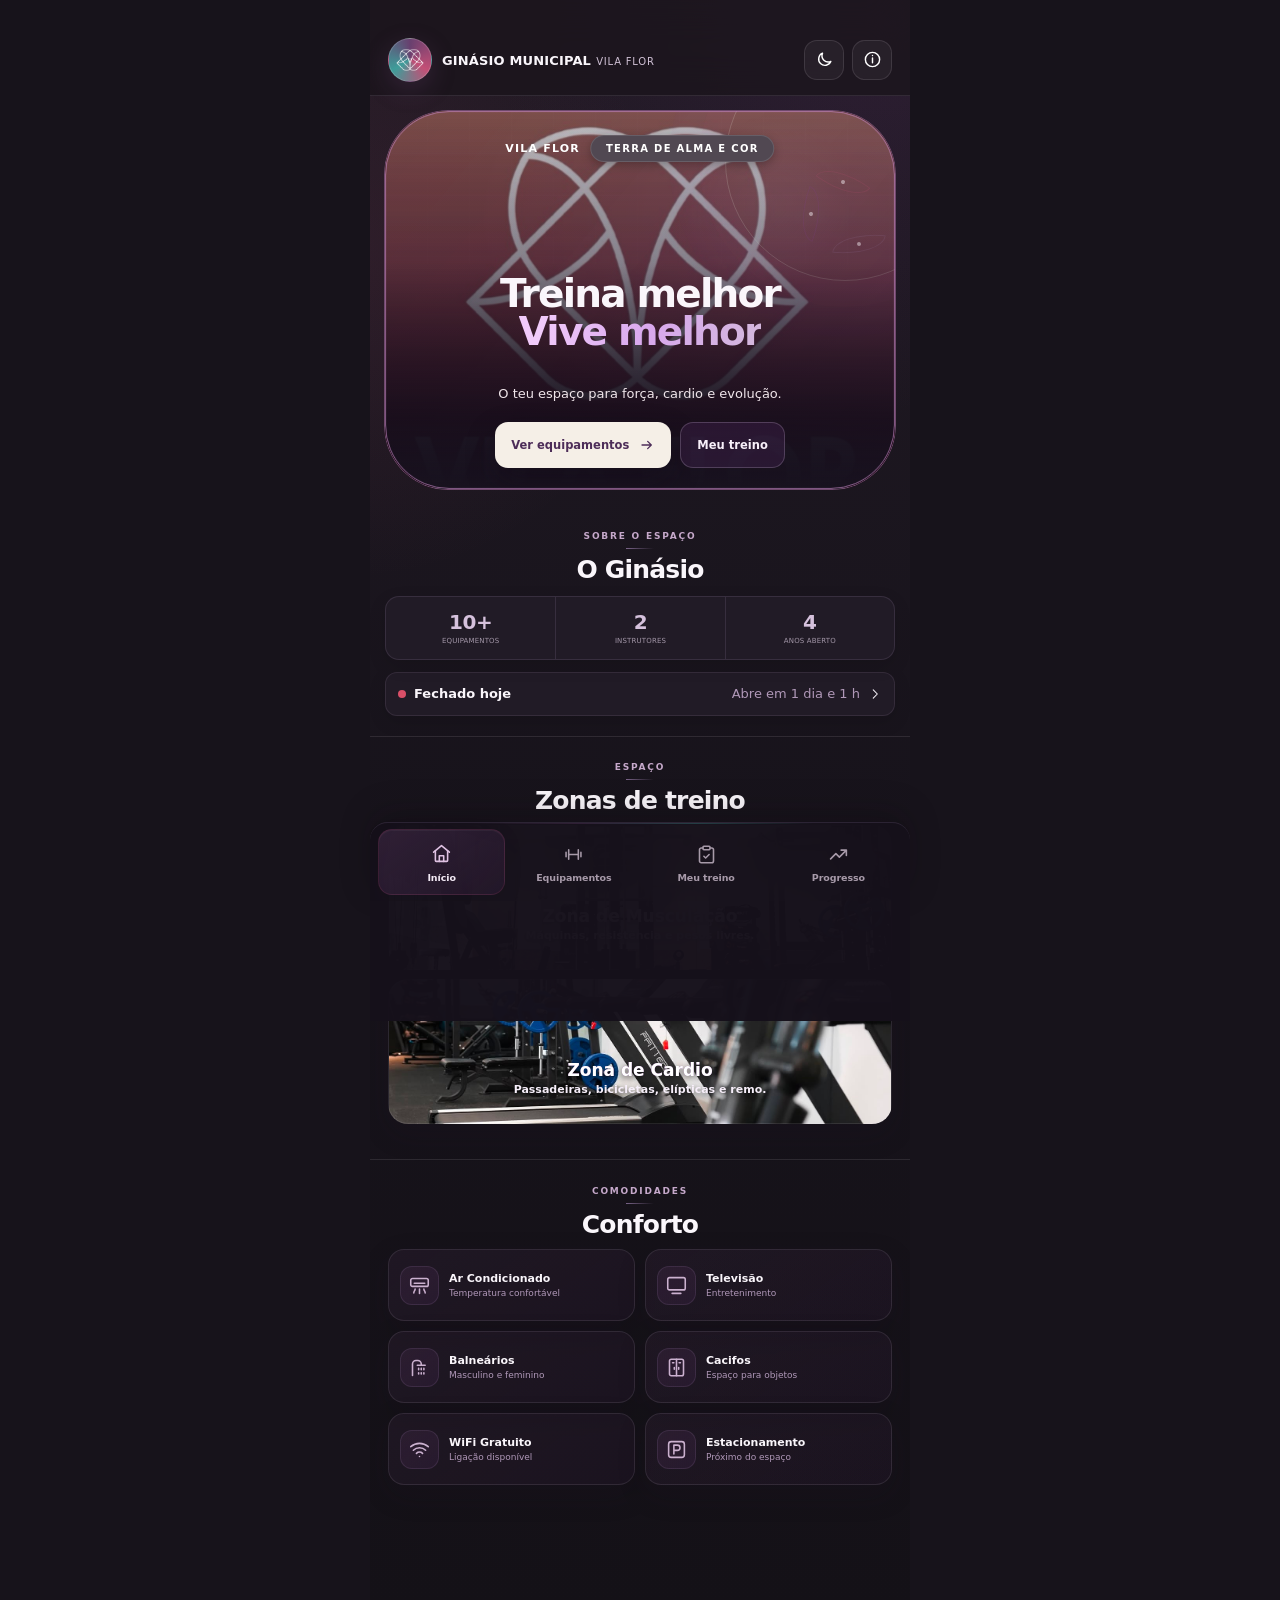
==== commit c7a2cb0b: "1" ====
--- a/index.html
+++ b/index.html
@@ -29,7 +29,7 @@
     <script>try{const t=localStorage.getItem("vf_ginasio_tema");document.documentElement.dataset.theme=t==="light"?"light":"dark";}catch(e){document.documentElement.dataset.theme="dark";}</script>
 
     <link rel="stylesheet" href="css/style.css?v=96">
-    <link rel="stylesheet" href="css/rest-global.css?v=42">
+    <link rel="stylesheet" href="css/rest-global.css?v=57">
 
     <script type="importmap">
     {
@@ -370,7 +370,7 @@
 
                             <div class="equipment-icon">
 
-                                <img src="assets/passadeira.png?v=2" alt="Passadeira">
+                                <img src="assets/equipamentos/passadeira.png?v=1" alt="Passadeira">
 
                             </div>
 
@@ -388,7 +388,7 @@
 
                             <div class="equipment-icon">
 
-                                <img src="assets/bicicleta.png?v=2" alt="Bicicleta">
+                                <img src="assets/equipamentos/bicicleta.png?v=1" alt="Bicicleta">
 
                             </div>
 
@@ -406,7 +406,7 @@
 
                             <div class="equipment-icon">
 
-                                <img src="assets/eliptica.png?v=2" alt="Elíptica">
+                                <img src="assets/equipamentos/eliptica.png?v=1" alt="Elíptica">
 
                             </div>
 
@@ -424,7 +424,7 @@
 
                             <div class="equipment-icon">
 
-                                <img src="assets/remo.png?v=2" alt="Máquina de Remo">
+                                <img src="assets/equipamentos/remo.png?v=1" alt="Máquina de Remo">
 
                             </div>
 
@@ -442,7 +442,7 @@
 
                             <div class="equipment-icon">
 
-                                <img src="assets/smith.png?v=2" alt="Smith Machine">
+                                <img src="assets/equipamentos/smith.png?v=1" alt="Smith Machine">
 
                             </div>
 
@@ -462,7 +462,7 @@
 
                             <div class="equipment-icon">
 
-                                <img src="assets/polia.png?v=2" alt="Polia Multifuncional">
+                                <img src="assets/equipamentos/polia.png?v=1" alt="Polia Multifuncional">
 
                             </div>
 
@@ -480,7 +480,7 @@
 
                             <div class="equipment-icon">
 
-                                <img src="assets/abdutora.png?v=2" alt="Máquina Abdutora">
+                                <img src="assets/equipamentos/abdutora.png?v=1" alt="Máquina Abdutora">
 
                             </div>
 
@@ -498,7 +498,7 @@
 
                             <div class="equipment-icon">
 
-                                <img src="assets/prensa.png?v=2" alt="Prensa de Ombros">
+                                <img src="assets/equipamentos/prensa.png?v=1" alt="Prensa de Ombros">
 
                             </div>
 
@@ -516,7 +516,7 @@
 
                             <div class="equipment-icon">
 
-                                <img src="assets/peckdeck.png?v=2" alt="Peck Deck">
+                                <img src="assets/equipamentos/peckdeck.png?v=1" alt="Peck Deck">
 
                             </div>
 
@@ -534,7 +534,7 @@
 
                             <div class="equipment-icon">
 
-                                <img src="assets/peso-livre.png?v=2" alt="Peso Livre">
+                                <img src="assets/equipamentos/peso-livre.png?v=1" alt="Peso Livre">
 
                             </div>
 
@@ -552,7 +552,7 @@
 
                             <div class="equipment-icon">
 
-                                <img src="assets/legpress.png?v=2" alt="Leg Press">
+                                <img src="assets/equipamentos/legpress.png?v=1" alt="Leg Press">
 
                             </div>
 
@@ -570,7 +570,7 @@
 
                             <div class="equipment-icon">
 
-                                <img src="assets/extensora .png?v=2" alt="Extensora">
+                                <img src="assets/equipamentos/extensora.png?v=1" alt="Extensora">
 
                             </div>
 
@@ -588,7 +588,7 @@
 
                             <div class="equipment-icon">
 
-                                <img src="assets/mesa.png?v=2" alt="Mesa flexora">
+                                <img src="assets/equipamentos/mesa.png?v=1" alt="Mesa flexora">
 
                             </div>
 
@@ -656,6 +656,9 @@
                     </div>
                     <p id="progressPageHelpText" class="page-context-help-text" role="note" hidden>Os músculos dos teus treinos ficam a roxo. Quanto mais séries, mais intensa a cor.</p>
                 </div>
+                <button type="button" class="vf-story-open" id="progressStoryOpen">
+                    <span class="vf-story-open-ring" aria-hidden="true"><svg viewBox="0 0 24 24" focusable="false"><path d="M8 5.5v13l10-6.5-10-6.5Z"/></svg></span>Resumo semanal
+                </button>
                 <div id="gymProgressBody"></div>
               </section>
             </section>
@@ -927,7 +930,8 @@
     <script src="js/exercicios.js?v=73"></script>
 
     <script src="js/navegacao.js?v=2"></script>
-    <script src="js/progresso-descanso.js?v=108"></script>
+    <script src="js/progresso-descanso.js?v=116"></script>
+    <script src="js/resumo.js?v=9"></script>
 
     <script src="js/horario.js?v=5"></script>
 
--- a/css/rest-global.css
+++ b/css/rest-global.css
@@ -190,3 +190,196 @@
 .amenity,.amenity>div:last-child{min-width:0}
 .amenity b,.amenity small{overflow-wrap:break-word}
 @media (max-width:340px){.amenity{flex-direction:column;align-items:flex-start;gap:7px}}
+/* Progresso: escolha da figura. */
+.gym-body-switch{display:flex;gap:3px;width:max-content;max-width:100%;margin:0 auto 12px;padding:3px;border-radius:999px;border:1px solid rgba(190,157,211,.22);background:rgba(190,146,220,.07)}
+.gym-body-switch button{min-height:38px;padding:0 18px;border:0;border-radius:999px;background:transparent;color:#bcaec2;font:inherit;font-size:.82rem;font-weight:700;cursor:pointer}
+.gym-body-switch button[aria-pressed="true"]{background:rgba(190,146,220,.26);color:#f7f2fa}
+body[data-theme="light"] .gym-body-switch{border-color:rgba(104,64,111,.15);background:rgba(104,64,111,.05)}
+body[data-theme="light"] .gym-body-switch button{color:#6d5a7a}
+body[data-theme="light"] .gym-body-switch button[aria-pressed="true"]{background:#68406f;color:#fff}
+
+/* Resumo em formato story (Progresso) */
+.vf-story-open{display:flex;align-items:center;gap:8px;width:max-content;margin:14px auto 12px;padding:4px 16px 4px 4px;min-height:40px;border:1px solid rgba(190,157,211,.22);border-radius:999px;background:rgba(190,146,220,.07);color:#f7f2fa;font:inherit;font-size:.82rem;font-weight:700;cursor:pointer;position:relative}
+.vf-story-open:hover{background:rgba(190,146,220,.16)}
+.vf-story-open-ring{display:grid;place-items:center;width:30px;height:30px;border-radius:50%;padding:2px;background:conic-gradient(from 210deg,#c34f76,#a184b4,#3e9d9a,#5f9e6e,#c34f76)}
+.vf-story-open-ring svg{width:100%;height:100%;padding:7px;border-radius:50%;background:#211829;fill:#f7f2fa}
+.vf-story-open.is-ready::after{content:"";position:absolute;top:4px;right:6px;width:8px;height:8px;border-radius:50%;background:#c34f76}
+body[data-theme="light"] .vf-story-open{border-color:rgba(104,64,111,.15);background:rgba(104,64,111,.05);color:#4d2d59}
+body[data-theme="light"] .vf-story-open-ring svg{background:#fffdf9;fill:#68406f}
+body.vf-story-open{overflow:hidden}
+
+.vf-story{position:fixed;inset:0;z-index:100001;display:grid;place-items:center;background:rgba(10,6,12,.92);animation:vfStoryFade .25s ease both;color:#fff;-webkit-user-select:none;user-select:none}
+.vf-story-frame{position:relative;width:min(100vw,calc(100dvh * 9 / 16),460px);height:min(100dvh,820px);overflow:hidden;background:#17131b;animation:vfStoryPop .35s cubic-bezier(.2,.8,.2,1) both}
+@media(max-width:519px){.vf-story-frame{width:100vw;height:100dvh}}
+@media(min-width:520px){.vf-story-frame{border-radius:24px;box-shadow:0 30px 90px rgba(0,0,0,.6)}}
+.vf-story-bars-top{position:absolute;z-index:3;top:calc(10px + env(safe-area-inset-top));left:10px;right:10px;display:flex;gap:4px}
+.vf-story-seg{flex:1;height:3px;border-radius:3px;background:rgba(255,255,255,.28);overflow:hidden}
+.vf-story-seg i{display:block;height:100%;width:100%;background:#fff;transform-origin:left;transform:scaleX(var(--p,0))}
+.vf-story-head{position:absolute;z-index:4;top:calc(20px + env(safe-area-inset-top));left:12px;right:6px;display:flex;align-items:center;gap:8px;font-size:.84rem}
+.vf-story-head em{font-style:normal;opacity:.65}
+.vf-story-avatar{width:30px;height:30px;border-radius:50%;padding:2px;background:conic-gradient(#c34f76,#a184b4,#3e9d9a,#c34f76)}
+.vf-story-avatar img{display:block;width:100%;height:100%;border-radius:50%;object-fit:contain;padding:4px;background:#68406f}
+.vf-story-pause{margin-left:auto}
+.vf-story-pause,.vf-story-close{display:grid;place-items:center;width:44px;height:44px;border:0;border-radius:50%;background:transparent;color:#fff;cursor:pointer}
+.vf-story-pause svg{width:18px;height:18px;fill:#fff}
+.vf-story.is-paused .vf-story-pause{background:rgba(255,255,255,.16)}
+.vf-story-close svg{width:24px;height:24px}
+.vf-story-pause:focus-visible,.vf-story-close:focus-visible,.vf-story-cta:focus-visible,.vf-story-nav:focus-visible{outline:2px solid #fff;outline-offset:2px}
+.vf-story-nav{position:absolute;z-index:2;top:80px;bottom:0;border:0;background:transparent;cursor:pointer;-webkit-tap-highlight-color:transparent}
+.vf-story-nav.is-prev{left:0;width:32%}
+.vf-story-nav.is-next{right:0;width:68%}
+
+.vf-story-stage{position:absolute;inset:0;display:flex;padding:96px 26px 40px;padding-top:calc(96px + env(safe-area-inset-top))}
+.vf-story-stage::before,.vf-story-stage::after{content:"";position:absolute;border-radius:50%;filter:blur(50px);opacity:.55;pointer-events:none;animation:vfStoryFloat 9s ease-in-out infinite alternate}
+.vf-story-stage::before{width:320px;height:320px;top:-80px;right:-120px;background:var(--a1)}
+.vf-story-stage::after{width:280px;height:280px;bottom:-90px;left:-110px;background:var(--a2);animation-delay:-4s}
+.vf-story-stage.is-abertura{background:linear-gradient(165deg,#4d2d59 0%,#211829 60%,#17131b 100%);--a1:#c34f76;--a2:#3e9d9a}
+.vf-story-stage.is-roxo{background:linear-gradient(170deg,#68406f 0%,#2a1b31 100%);--a1:#a184b4;--a2:#c34f76}
+.vf-story-stage.is-turquesa{background:linear-gradient(170deg,#1f4f52 0%,#1b2229 70%,#17131b 100%);--a1:#3e9d9a;--a2:#68406f}
+.vf-story-stage.is-rosa{background:linear-gradient(170deg,#7a2f4c 0%,#2c1726 100%);--a1:#c34f76;--a2:#a184b4}
+.vf-story-stage.is-verde{background:linear-gradient(170deg,#2f5a3b 0%,#1a2420 70%,#17131b 100%);--a1:#5f9e6e;--a2:#3e9d9a}
+.vf-story-stage.is-escuro{background:linear-gradient(170deg,#211829 0%,#17131b 100%);--a1:#68406f;--a2:#3e9d9a}
+.vf-story-slide{position:relative;margin:auto 0;width:100%;display:flex;flex-direction:column;gap:16px}
+.vf-story-in{opacity:0;animation:vfStoryIn .6s cubic-bezier(.2,.8,.2,1) var(--d,0ms) both}
+.vf-story-slide h2{margin:0;font-size:1.75rem;line-height:1.15;letter-spacing:-.01em;color:#fff}
+.vf-story-slide p{margin:0;font-size:1rem;line-height:1.5;color:rgba(255,255,255,.82)}
+.vf-story-slide .vf-story-eyebrow{display:flex;align-items:center;gap:8px;font-size:.74rem;font-weight:800;letter-spacing:.16em;text-transform:uppercase;color:#e5d2f0}
+.vf-story-eyebrow svg{width:18px;height:18px}
+.vf-story-slide .vf-story-title{font-size:2.6rem}
+.vf-story-big{display:flex;flex-direction:column;gap:6px}
+.vf-story-big b{font-size:5.2rem;line-height:.95;font-weight:800;letter-spacing:-.04em;font-variant-numeric:tabular-nums}
+.vf-story-big span{font-size:1.05rem;color:rgba(255,255,255,.82)}
+.vf-story-big-solo{flex-direction:row;align-items:baseline;font-size:5.2rem;font-weight:800;line-height:.95;color:#bfe3c7}
+.vf-story-big-solo b{color:inherit}
+.vf-story-icon{display:grid;place-items:center;width:64px;height:64px;border-radius:20px;background:rgba(255,255,255,.12)}
+.vf-story-icon svg{width:32px;height:32px}
+.vf-story-chips,.vf-story-missing{display:flex;flex-wrap:wrap;gap:8px}
+.vf-story-chips span,.vf-story-missing i{padding:7px 12px;border-radius:999px;background:rgba(255,255,255,.14);font-size:.85rem;font-weight:700;font-style:normal}
+.vf-story-missing span{width:100%;font-size:.78rem;font-weight:800;letter-spacing:.12em;text-transform:uppercase;color:rgba(255,255,255,.7)}
+.vf-story-missing i{background:rgba(195,79,118,.32)}
+.vf-story-trio{display:grid;grid-template-columns:repeat(3,1fr);gap:10px;margin-top:8px}
+.vf-story-trio div,.vf-story-card,.vf-story-tip{border-radius:18px;background:rgba(255,255,255,.1);border:1px solid rgba(255,255,255,.12)}
+.vf-story-trio div{padding:14px 10px;text-align:center}
+.vf-story-trio b{display:block;font-size:1.7rem}
+.vf-story-trio span{font-size:.78rem;color:rgba(255,255,255,.75)}
+.vf-story-ring{position:relative;width:200px;height:200px;margin:4px auto 8px}
+.vf-story-ring svg{width:100%;height:100%;transform:rotate(-90deg)}
+.vf-story-ring circle{fill:none;stroke:rgba(255,255,255,.14);stroke-width:10}
+.vf-story-ring .vf-story-ring-fill{stroke:#7fd3cf;stroke-linecap:round;stroke-dasharray:100;stroke-dashoffset:100;animation:vfStoryRing 1.3s cubic-bezier(.2,.8,.2,1) .4s forwards}
+.vf-story-ring>div{position:absolute;inset:0;display:grid;place-content:center;text-align:center}
+.vf-story-ring b{font-size:3rem;font-weight:800;font-variant-numeric:tabular-nums}
+.vf-story-ring span{font-size:.85rem;color:rgba(255,255,255,.75)}
+.vf-story-fun b{color:#fff}
+.vf-story-card{display:flex;align-items:center;gap:14px;padding:14px 16px}
+.vf-story-card svg{flex:none;width:30px;height:30px}
+.vf-story-card span,.vf-story-card em{display:block;font-size:.8rem;font-style:normal;color:rgba(255,255,255,.72)}
+.vf-story-card b{display:block;font-size:1.4rem}
+.vf-story-bars,.vf-story-splits{display:flex;flex-direction:column;gap:12px;margin-top:6px}
+.vf-story-bar{display:grid;grid-template-columns:96px 1fr 28px;gap:10px;align-items:center;font-size:.86rem}
+.vf-story-bar span,.vf-story-split span{height:10px;border-radius:10px;background:rgba(255,255,255,.14);overflow:hidden}
+.vf-story-bar i,.vf-story-split i{display:block;height:100%;width:var(--w);border-radius:inherit;background:linear-gradient(90deg,#a184b4,#c6a4e8);transform-origin:left;animation:vfStoryGrow .9s cubic-bezier(.2,.8,.2,1) var(--d,0ms) both}
+.vf-story-bar em{font-style:normal;text-align:right;color:rgba(255,255,255,.75)}
+.vf-story-split{display:grid;grid-template-columns:1fr 44px;gap:6px 10px;align-items:center}
+.vf-story-split>div{grid-column:1/-1;display:flex;justify-content:space-between;gap:8px}
+.vf-story-split em{font-size:.78rem;font-style:normal;color:rgba(255,255,255,.65)}
+.vf-story-split strong{text-align:right}
+.vf-story-split i{background:linear-gradient(90deg,#3e9d9a,#7fd3cf)}
+.vf-story-tip{display:flex;flex-direction:column;gap:4px;padding:13px 15px}
+.vf-story-tip b{font-size:.98rem}
+.vf-story-tip span{font-size:.86rem;line-height:1.45;color:rgba(255,255,255,.8)}
+.vf-story-actions{display:flex;gap:10px;margin-top:8px}
+/* Os botões do conteúdo ficam por cima das zonas de toque (o palco não cria camada própria). */
+.vf-story-cta{position:relative;z-index:3;min-height:48px;padding:0 22px;border:0;border-radius:999px;background:#fff;color:#4d2d59;font:inherit;font-weight:800;cursor:pointer}
+.vf-story-cta.is-ghost{background:rgba(255,255,255,.14);color:#fff}
+.vf-story-orbs{display:flex;gap:10px;margin-top:10px}
+.vf-story-orbs span{width:12px;height:12px;border-radius:50%;background:#c34f76;animation:vfStoryPulse 1.4s ease-in-out infinite}
+.vf-story-orbs span:nth-child(2){background:#a184b4;animation-delay:.2s}
+.vf-story-orbs span:nth-child(3){background:#3e9d9a;animation-delay:.4s}
+@keyframes vfStoryFade{from{opacity:0}}
+@keyframes vfStoryPop{from{opacity:0;transform:scale(.94)}}
+@keyframes vfStoryIn{from{opacity:0;transform:translateY(18px)}to{opacity:1;transform:none}}
+@keyframes vfStoryGrow{from{transform:scaleX(0)}}
+@keyframes vfStoryRing{to{stroke-dashoffset:calc(100 - var(--pct))}}
+@keyframes vfStoryFloat{to{transform:translate(-30px,24px) scale(1.1)}}
+@keyframes vfStoryPulse{50%{transform:scale(.6);opacity:.5}}
+@media(prefers-reduced-motion:reduce){.vf-story-in{opacity:1}.vf-story-ring .vf-story-ring-fill{stroke-dashoffset:calc(100 - var(--pct))}}
+.vf-story-podium{display:grid;grid-template-columns:repeat(3,1fr);align-items:end;gap:8px;margin-top:6px}
+.vf-story-step{display:flex;flex-direction:column;align-items:center;gap:4px;text-align:center;min-width:0}
+.vf-story-step em{width:100%;font-size:.74rem;font-style:normal;line-height:1.25;color:rgba(255,255,255,.75);overflow:hidden;display:-webkit-box;-webkit-line-clamp:2;-webkit-box-orient:vertical}
+.vf-story-step b{font-size:1.05rem;white-space:nowrap}
+.vf-story-step span{display:grid;place-items:start center;width:100%;padding-top:10px;border-radius:14px 14px 4px 4px;font-size:1.6rem;font-weight:800;transform-origin:bottom;animation:vfStoryRise .8s cubic-bezier(.2,.8,.2,1) var(--d,0ms) both}
+.vf-story-step.is-1 span{height:130px;background:linear-gradient(180deg,#c6a4e8,#68406f)}
+.vf-story-step.is-2 span{height:96px;background:linear-gradient(180deg,#7fd3cf,#2c6f6d)}
+.vf-story-step.is-3 span{height:72px;background:linear-gradient(180deg,#e58aa8,#8a3654)}
+.vf-story-moments{display:flex;flex-direction:column;gap:8px;margin-top:4px}
+.vf-story-moments>span{font-size:.74rem;font-weight:800;letter-spacing:.12em;text-transform:uppercase;color:rgba(255,255,255,.7)}
+.vf-story-moments div{display:grid;grid-template-columns:22px 1fr auto;gap:10px;align-items:center;padding:10px 12px;border-radius:14px;background:rgba(95,158,110,.22)}
+.vf-story-moments svg{width:20px;height:20px;color:#bfe3c7}
+.vf-story-moments b{font-size:.9rem;overflow:hidden;text-overflow:ellipsis;white-space:nowrap}
+.vf-story-moments em{font-size:.82rem;font-style:normal;white-space:nowrap;color:#bfe3c7}
+.vf-story-countdown{display:flex;align-items:baseline;gap:10px}
+.vf-story-countdown b{font-size:5.2rem;font-weight:800;line-height:.95;letter-spacing:-.04em;background:linear-gradient(120deg,#e58aa8,#c6a4e8,#7fd3cf);-webkit-background-clip:text;background-clip:text;color:transparent}
+.vf-story-countdown span{font-size:1.05rem;color:rgba(255,255,255,.82)}
+@keyframes vfStoryRise{from{transform:scaleY(0)}}
+.vf-story-hype{position:absolute;z-index:3;top:calc(84px + env(safe-area-inset-top));right:22px;padding:8px 16px;border-radius:14px;background:#fff;color:#4d2d59;font-size:1.05rem;font-weight:800;box-shadow:0 10px 30px rgba(0,0,0,.35);pointer-events:none;animation:vfStoryHype 2.2s cubic-bezier(.2,.8,.2,1) both}
+@keyframes vfStoryHype{0%{opacity:0;transform:rotate(-14deg) scale(.3)}14%{opacity:1;transform:rotate(-6deg) scale(1.12)}22%{transform:rotate(-6deg) scale(1)}80%{opacity:1;transform:rotate(-6deg) scale(1)}100%{opacity:0;transform:rotate(-6deg) translateY(-14px) scale(.9)}}
+/* Story centrado e mais compacto, como o resto da página. */
+.vf-story-slide{align-items:center;text-align:center;gap:14px}
+.vf-story-slide h2{font-size:1.45rem}
+.vf-story-slide .vf-story-title{font-size:2.2rem}
+.vf-story-slide .vf-story-eyebrow{justify-content:center;font-size:.7rem}
+.vf-story-big{align-items:center}
+.vf-story-big b,.vf-story-big-solo,.vf-story-countdown b{font-size:4.2rem}
+.vf-story-big-solo{justify-content:center}
+.vf-story-chips,.vf-story-missing,.vf-story-actions{justify-content:center}
+.vf-story-trio{grid-template-columns:repeat(2,minmax(0,120px));justify-content:center}
+.vf-story-ring{width:170px;height:170px}
+.vf-story-bars,.vf-story-podium,.vf-story-moments,.vf-story-tip{width:100%;max-width:320px}
+.vf-story-bars.is-split i{background:linear-gradient(90deg,#3e9d9a,#7fd3cf)}
+.vf-story-bar{text-align:left}
+.vf-story-tip{align-items:center;text-align:center}
+.vf-story-countdown{flex-direction:column;align-items:center;gap:2px}
+.vf-story-moments div{text-align:left}
+.vf-story-delta{display:inline-flex;padding:5px 11px;border-radius:999px;background:rgba(255,255,255,.12);font-size:.8rem;font-weight:700;color:rgba(255,255,255,.85)}
+.vf-story-delta.is-up{background:rgba(95,158,110,.3);color:#cdeed5}
+.vf-story-delta.is-down{background:rgba(195,79,118,.3);color:#f6c9d7}
+.vf-story-slide .vf-story-sample{padding:4px 12px;border-radius:999px;border:1px dashed rgba(255,255,255,.45);font-size:.72rem;font-weight:800;letter-spacing:.12em;text-transform:uppercase;color:rgba(255,255,255,.8)}
+.vf-story-steps{display:flex;flex-direction:column;gap:10px;width:100%;max-width:320px}
+.vf-story-steps div{display:flex;align-items:center;gap:12px;padding:12px 14px;border-radius:16px;background:rgba(255,255,255,.1);border:1px solid rgba(255,255,255,.12);text-align:left}
+.vf-story-steps span{flex:none;display:grid;place-items:center;width:30px;height:30px;border-radius:50%;background:#fff;color:#4d2d59;font-weight:800}
+.vf-story-steps b{font-size:.92rem}
+
+/* Revisão de alinhamento */
+/* Título centrado: um espaço invisível à esquerda equilibra o «?» da direita. */
+.page-title-with-help-row::before{content:'';flex:0 0 19px}
+.workout-add-title-row.page-title-with-help-row::before{content:none}
+/* Detalhe do equipamento: nome centrado com a ajuda «?» ao lado. */
+.equipment-detail-title{margin:16px 0 12px}
+.equipment-detail-title h3{margin:0}
+/* Filtro e botão 3D lado a lado com o mesmo tamanho de letra. */
+#page-equipment #exerciseMuscleFilter,.equipment-detail-tools .equipment-3d-trigger{font-size:12.5px}
+#page-equipment #exerciseMuscleFilter{font-weight:700}
+/* Músculos alvo: nomes alinhados à esquerda da coluna. */
+.gym-progress-line b{text-align:left}
+/* Biblioteca: espaço entre o «+» e o nome do exercício. */
+.exercise-search-result{gap:12px}
+/* Lista de equipamentos: só o nome; a descrição aparece no «?» do detalhe. */
+#equipment-list .equipment-card .equipment-info p{display:none}
+#equipment-list .equipment-card .equipment-info{display:flex;flex-direction:column;justify-content:center}
+#equipment-list .equipment-card .equipment-info h3{margin:0}
+#equipment-list .equipment-card{position:relative;padding-right:44px}
+.equipment-meta{display:flex;flex-wrap:wrap;align-items:center;gap:6px;margin-top:7px;font-size:11.5px;font-weight:600;color:#b8a6c2}
+.equipment-meta span{display:inline-flex;align-items:center;min-height:22px;padding:0 9px;border-radius:999px;background:rgba(190,146,220,.10);border:1px solid rgba(190,157,211,.16)}
+.equipment-meta .equipment-meta-tag.is-cardio{background:rgba(62,157,154,.18);border-color:rgba(62,157,154,.32);color:#8fd6d2}
+.equipment-meta .equipment-meta-tag.is-forca{background:rgba(195,79,118,.16);border-color:rgba(195,79,118,.3);color:#ee9fbb}
+.equipment-meta .equipment-meta-3d{font-weight:800;letter-spacing:.04em;color:#d8c1e8}
+.equipment-chevron{position:absolute;right:16px;top:50%;width:20px;height:20px;margin-top:-10px;color:#9d8aa8}
+body[data-theme="light"] .equipment-meta{color:#6d5a7a}
+body[data-theme="light"] .equipment-meta span{background:rgba(104,64,111,.06);border-color:rgba(104,64,111,.12)}
+body[data-theme="light"] .equipment-meta .equipment-meta-tag.is-cardio{background:rgba(62,157,154,.12);color:#2c7472}
+body[data-theme="light"] .equipment-meta .equipment-meta-tag.is-forca{background:rgba(195,79,118,.10);color:#9c3459}
+body[data-theme="light"] .equipment-meta .equipment-meta-3d{color:#68406f}
+body[data-theme="light"] .equipment-chevron{color:#9a8aa0}
+/* Miniaturas dos equipamentos geradas dos modelos 3D: fundo claro em lilás para as máquinas escuras. */
+#equipment-list .equipment-card .equipment-icon{background:radial-gradient(circle at 50% 38%,#ffffff 0%,#f1e9f5 62%,#e3d6ea 100%)!important;border-color:rgba(177,145,196,.3)!important;overflow:hidden}
+#equipment-list .equipment-card .equipment-icon img{object-fit:contain!important;padding:3px!important;filter:drop-shadow(0 3px 4px rgba(40,20,50,.18))}
